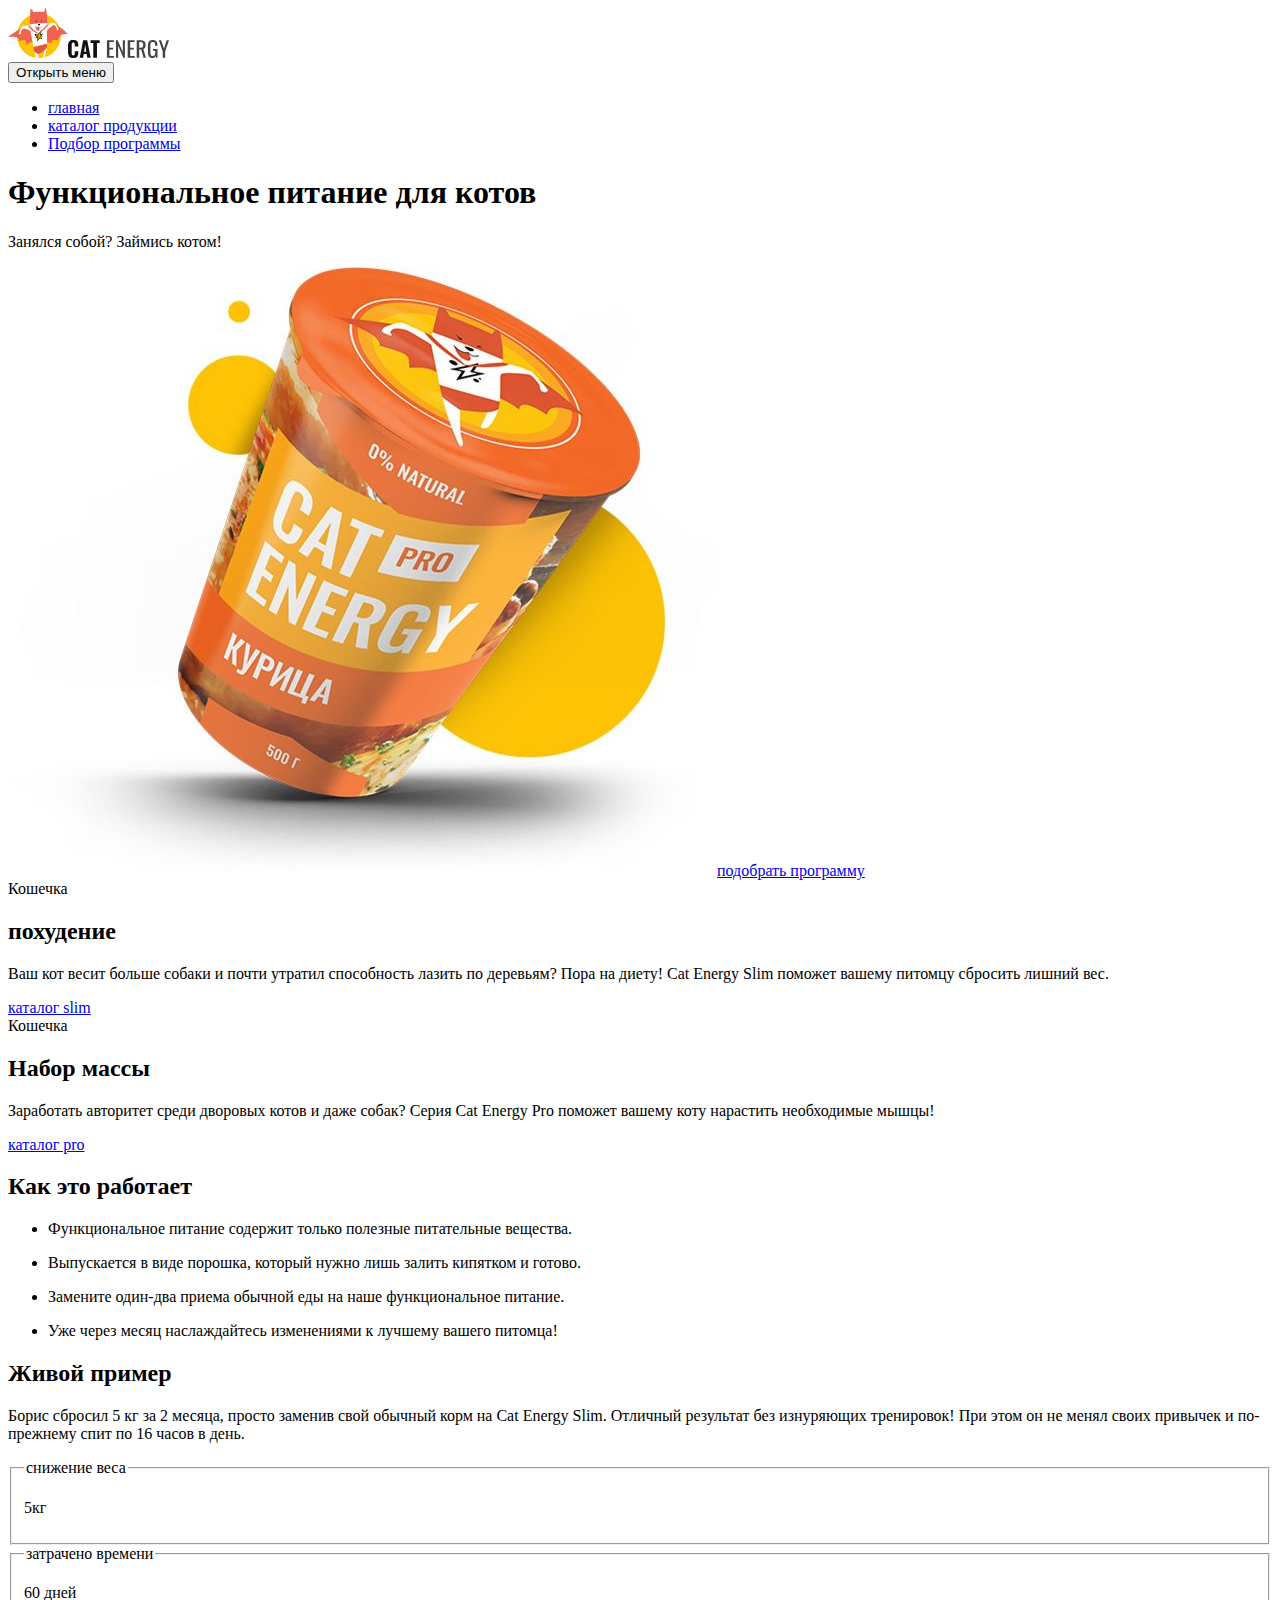
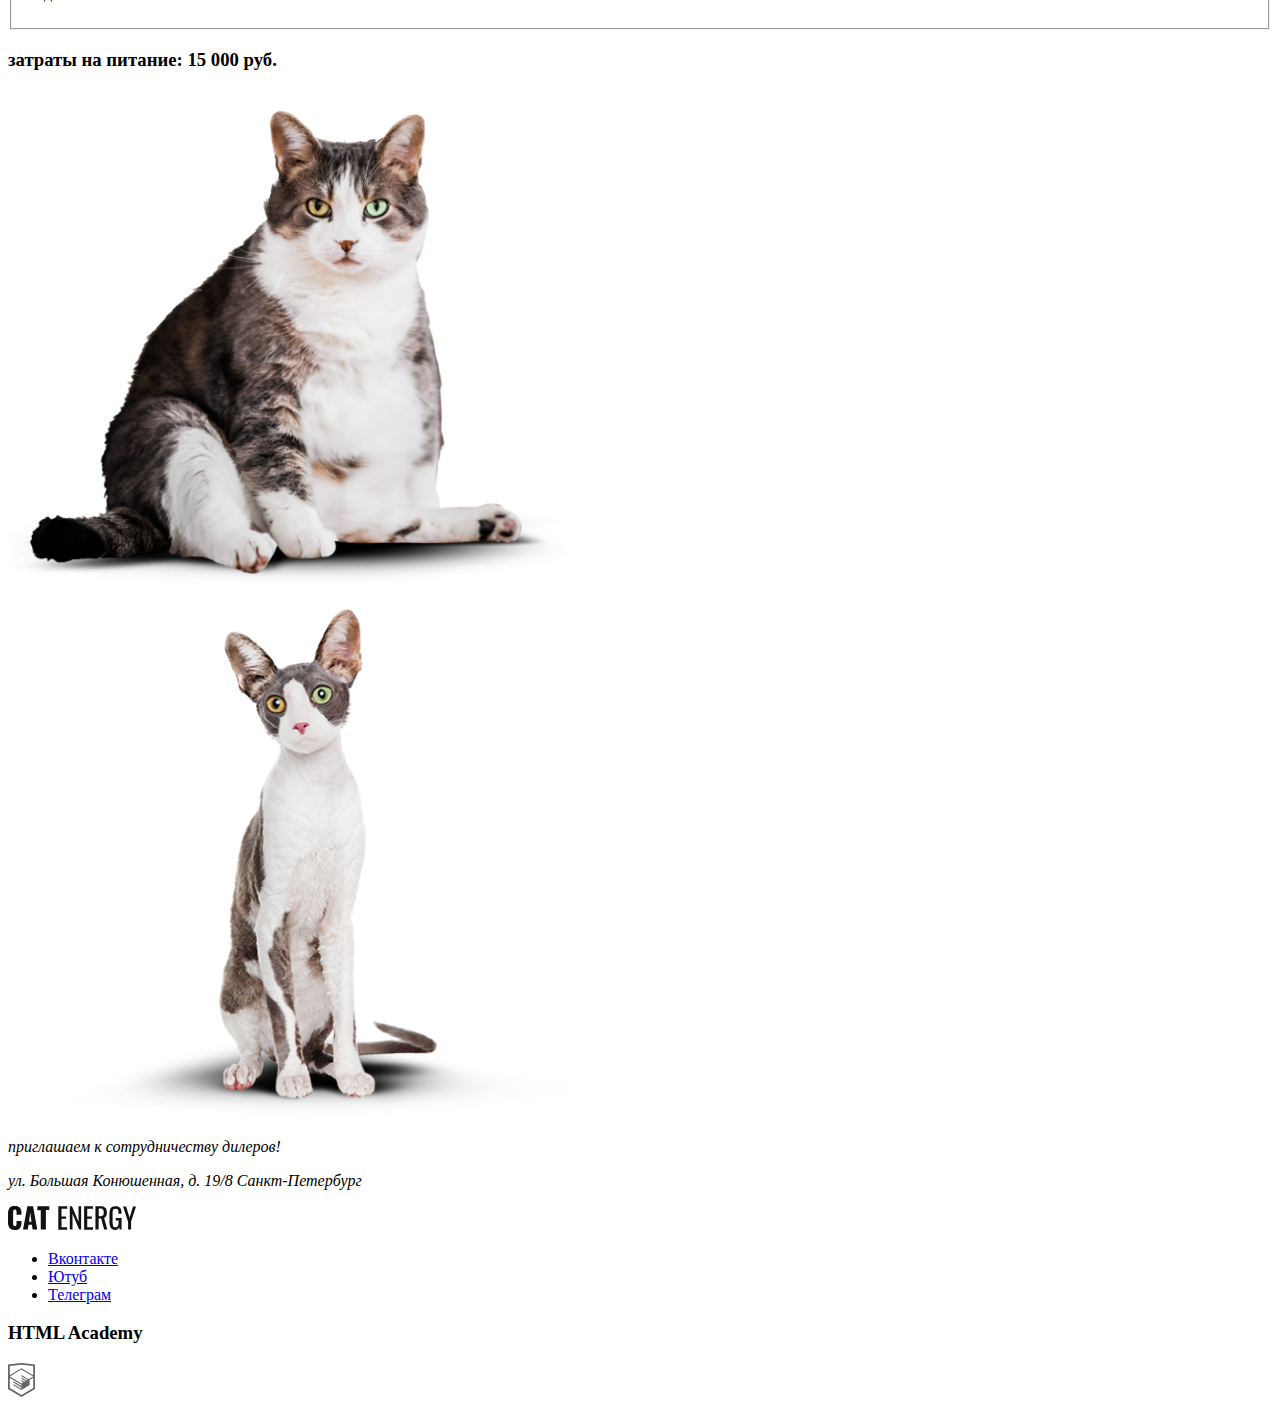
==== index.html @ 7806aed9 "Deploying to gh-pages from @ Onixel26/2522965-cat-energy-2@2cf75788759a885ea1b9fd97b5dc488b0c242b87 " ====
<!DOCTYPE html><html class="page" lang="ru"><head><meta charset="UTF-8"><title>Cat Energy</title><meta name="viewport" content="width=device-width,initial-scale=1"><link rel="stylesheet" href="styles/styles.css"><script src="scripts/index.js" defer="defer"></script></head><body class="page__body"><header class="main-header"><a class="main-header__logo" href="#"><picture><source type="image/svg+xml" width="70" height="59" media="(min-width: 1440px)" srcset="images/logo-desktop.svg"><source type="image/svg+xml" width="60" height="50" media="(min-width: 768px)" srcset="images/logo-tablet.svg"><img src="images/logo-mobile.svg" width="33" height="38" alt="Cat Energy логотип"></picture></a><a href="#"><picture><source type="image/svg+xml" width="118" height="21" media="(min-width: 1440px)" srcset="images/text-logo-desktop.svg"><source type="image/svg+xml" width="101" height="18" media="(min-width: 768px)" srcset="images/text-logo-tablet.svg"><img src="images/text-logo-mobile.svg" width="101" height="18" alt="Cat Energy текстовый логотип"></picture></a><nav class="main-nav"><button class="main-nav__toggle" type="button"><span class="visually-hidden">Открыть меню</span></button><div class="main-nav__wrapper"><ul class="main-nav__list site-list"><li class="main-nav__item main-nav__item--current"><a class="main-nav__link" href="#">главная</a></li><li class="main-nav__item"><a class="main-nav__link" href="catalog.html">каталог продукции</a></li><li class="main-nav__item"><a class="main-nav__link" href="#">Подбор программы</a></li></ul></div></nav></header><main class="page-main"><section class="preview"><h1 class="preview-title">Функциональное питание для котов</h1><p class="preview-description">Занялся собой? Займись котом!</p><picture><source width="552" height="499" type="image/png" media="(min-width: 1440px)" srcset="images/cat-food-preview-desktop@1x.png, images/cat-food-preview-desktop@2x.png 2x"><source width="709" height="609" type="image/jpeg" media="(min-width: 768px)" srcset="images/cat-food-preview-tablet@1x.jpg, images/cat-food-preview-tablet@2x.jpg 2x"><img src="images/cat-food-preview-mobile@1x.png" srcset="images/cat-food-preview-mobile@2x.png 2x" width="280" height="270" alt="Наш продукт"></picture><a class="button preview__select" href="#">подобрать программу</a></section><div class="wrapper"><article class="blog-article"><div class="blog-article__cat-image"><span class="visually-hidden">Кошечка</span></div><h2 class="blog-article__title">похудение</h2><p class="blog-article__description">Ваш кот весит больше собаки и почти утратил способность лазить по деревьям? Пора на диету! Cat Energy Slim поможет вашему питомцу сбросить лишний вес.</p><a class="button blog-article__primary" href="#">каталог slim</a></article><article class="blog-article"><div class="blog-article__cat-image"><span class="visually-hidden">Кошечка</span></div><h2 class="blog-article__title">Набор массы</h2><p class="blog-article__description">Заработать авторитет среди дворовых котов и даже собак? Серия Cat Energy Pro поможет вашему коту нарастить необходимые мышцы!</p><a class="button blog-article__primary" href="#">каталог pro</a></article></div><section class="advantages"><h2 class="advantages__title">Как это работает</h2><ul class="advantages__list"><li class="advantages__item"><p class="advantages__description">Функциональное питание содержит только полезные питательные вещества.</p></li><li class="advantages__item"><p class="advantages__description">Выпускается в виде порошка, который нужно лишь залить кипятком и готово.</p></li><li class="advantages__item"><p class="advantages__description">Замените один-два приема обычной еды на наше функциональное питание.</p></li><li class="advantages__item"><p class="advantages__description">Уже через месяц наслаждайтесь изменениями к лучшему вашего питомца!</p></li></ul></section><section class="review"><h2 class="review__title">Живой пример</h2><p class="review__description">Борис сбросил 5 кг за 2 месяца, просто заменив свой обычный корм на Cat Energy Slim. Отличный результат без изнуряющих тренировок! При этом он не менял своих привычек и по-прежнему спит по 16 часов в день.</p><fieldset class="results"><legend class="results__title">снижение веса</legend><p class="results__description">5кг</p></fieldset><fieldset class="results"><legend class="results__title">затрачено времени</legend><p class="results__description">60 дней</p></fieldset><h3 class="review__amount">затраты на питание: 15 000 руб.</h3></section><div><div><picture><source width="560" height="512" type="image/png" media="(min-width: 768px)" srcset="images/cat-slider-before-tablet@1x.png, images/cat-slider-before-tablet@2x.png 2x"><img src="images/cat-slider-before-mobile@1x.png" srcset="images/cat-slider-before-mobile@2x.png 2x" alt="Кот до" width="280" height="256"></picture></div><picture><source width="560" height="512" type="image/png" media="(min-width: 768px)" srcset="images/cat-slider-after-tablet@1x.png, images/cat-slider-after-tablet@2x.png 2x"><img src="images/cat-slider-after-mobile@1x.png" srcset="images/cat-slider-after-mobile@2x.png 2x" alt="Кот после" width="280" height="256"></picture></div></main><footer class="main-footer"><address class="contacts"><p class="contacts__title">приглашаем к сотрудничеству дилеров!</p><p class="contacts__description">ул. Большая Конюшенная, д. 19/8 Санкт-Петербург</p><script async src="https://api-maps.yandex.ru/services/constructor/1.0/js/?um=constructor%3Ad4cba513f037683dd1ed980d19a9a0c33db728147bb156e4442a779da2d58ad3&amp;width=320&amp;height=362&amp;lang=ru_RU&amp;scroll=true"></script></address><img src="images/footer-text-logo.svg" alt="Текстовый логотип" width="128" height="24"><ul class="social-list"><li class="social-list__item"><a class="social-list__item-button social-list__item-button--vk" href="#"><span class="visually-hidden">Вконтакте</span></a></li><li class="social-list__item"><a class="social-list__item-button social-list__item-button--youtube" href="#"><span class="visually-hidden">Ютуб</span></a></li><li class="social-list__item"><a class="social-list__item-button social-list__item-button--tg" href="#"><span class="visually-hidden">Телеграм</span></a></li></ul><div class="copyright"><h3 class="copyright__title">HTML Academy</h3><img src="images/footer-logo-copyright.svg" alt="Логотип html academy" width="27" height="34"></div></footer></body></html>
---- styles/styles.css ----
.header{color:#fff;background-color:#639;padding:10px 15px}
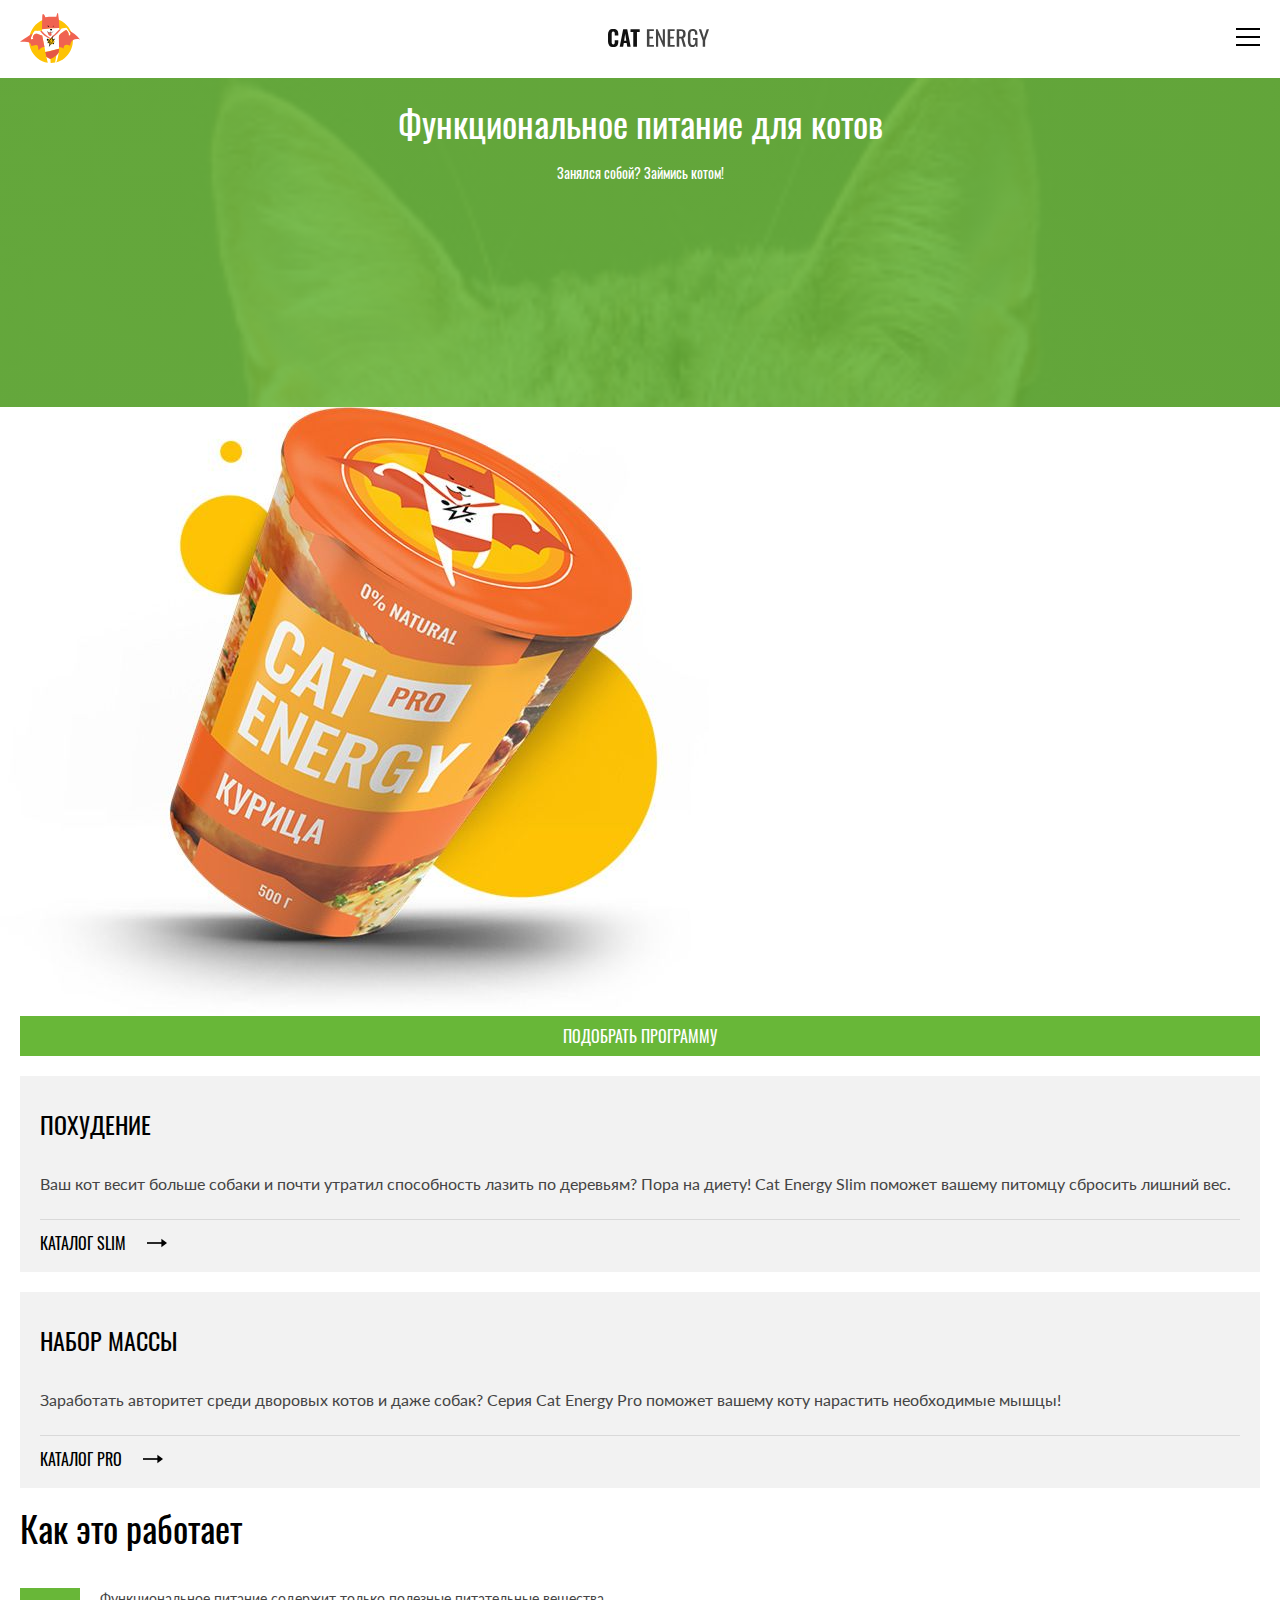
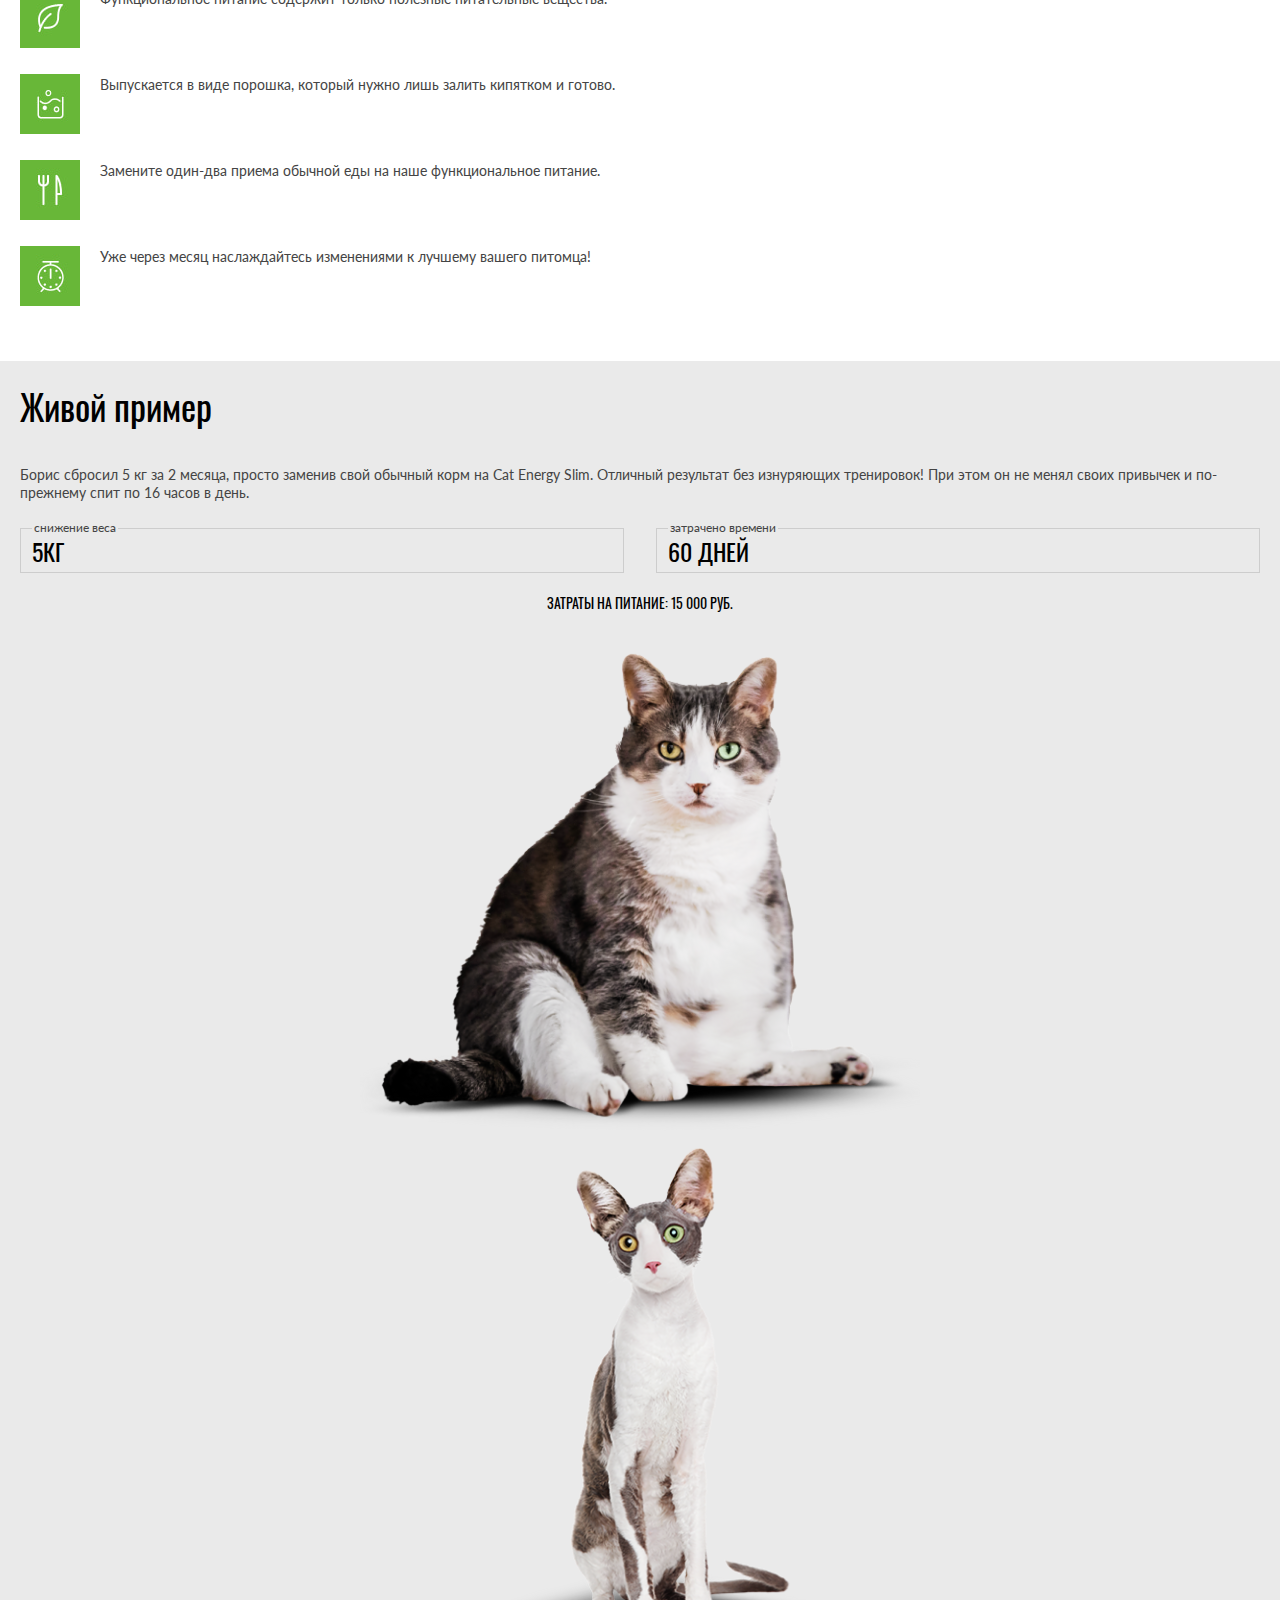
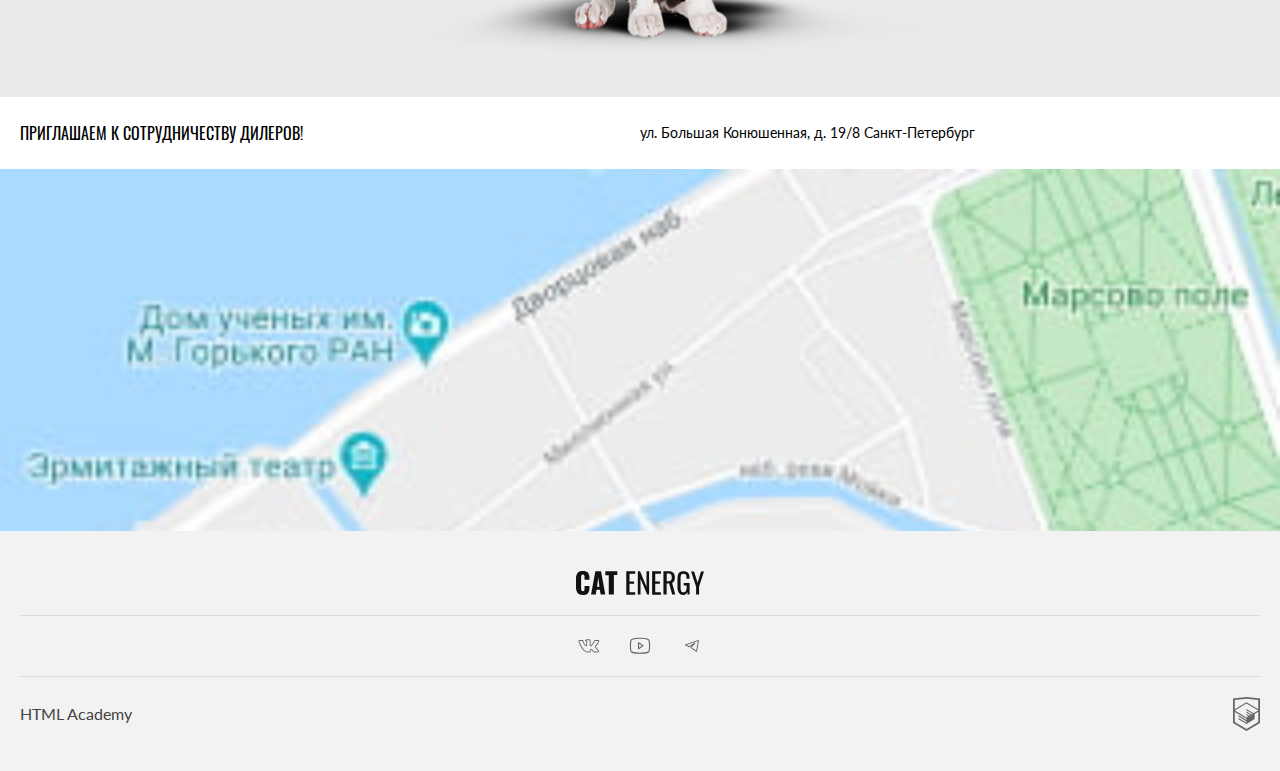
==== commit e8941d68: "Deploying to gh-pages from @ Onixel26/2522965-cat-energy-2@c172aad1db4cb09be822341327fd2c6e25aa0f92 " ====
--- a/index.html
+++ b/index.html
@@ -1 +1 @@
-<!DOCTYPE html><html class="page" lang="ru"><head><meta charset="UTF-8"><title>Cat Energy</title><meta name="viewport" content="width=device-width,initial-scale=1"><link rel="stylesheet" href="styles/styles.css"><script src="scripts/index.js" defer="defer"></script></head><body class="page__body"><header class="main-header"><a class="main-header__logo" href="#"><picture><source type="image/svg+xml" width="70" height="59" media="(min-width: 1440px)" srcset="images/logo-desktop.svg"><source type="image/svg+xml" width="60" height="50" media="(min-width: 768px)" srcset="images/logo-tablet.svg"><img src="images/logo-mobile.svg" width="33" height="38" alt="Cat Energy логотип"></picture></a><a href="#"><picture><source type="image/svg+xml" width="118" height="21" media="(min-width: 1440px)" srcset="images/text-logo-desktop.svg"><source type="image/svg+xml" width="101" height="18" media="(min-width: 768px)" srcset="images/text-logo-tablet.svg"><img src="images/text-logo-mobile.svg" width="101" height="18" alt="Cat Energy текстовый логотип"></picture></a><nav class="main-nav"><button class="main-nav__toggle" type="button"><span class="visually-hidden">Открыть меню</span></button><div class="main-nav__wrapper"><ul class="main-nav__list site-list"><li class="main-nav__item main-nav__item--current"><a class="main-nav__link" href="#">главная</a></li><li class="main-nav__item"><a class="main-nav__link" href="catalog.html">каталог продукции</a></li><li class="main-nav__item"><a class="main-nav__link" href="#">Подбор программы</a></li></ul></div></nav></header><main class="page-main"><section class="preview"><h1 class="preview-title">Функциональное питание для котов</h1><p class="preview-description">Занялся собой? Займись котом!</p><picture><source width="552" height="499" type="image/png" media="(min-width: 1440px)" srcset="images/cat-food-preview-desktop@1x.png, images/cat-food-preview-desktop@2x.png 2x"><source width="709" height="609" type="image/jpeg" media="(min-width: 768px)" srcset="images/cat-food-preview-tablet@1x.jpg, images/cat-food-preview-tablet@2x.jpg 2x"><img src="images/cat-food-preview-mobile@1x.png" srcset="images/cat-food-preview-mobile@2x.png 2x" width="280" height="270" alt="Наш продукт"></picture><a class="button preview__select" href="#">подобрать программу</a></section><div class="wrapper"><article class="blog-article"><div class="blog-article__cat-image"><span class="visually-hidden">Кошечка</span></div><h2 class="blog-article__title">похудение</h2><p class="blog-article__description">Ваш кот весит больше собаки и почти утратил способность лазить по деревьям? Пора на диету! Cat Energy Slim поможет вашему питомцу сбросить лишний вес.</p><a class="button blog-article__primary" href="#">каталог slim</a></article><article class="blog-article"><div class="blog-article__cat-image"><span class="visually-hidden">Кошечка</span></div><h2 class="blog-article__title">Набор массы</h2><p class="blog-article__description">Заработать авторитет среди дворовых котов и даже собак? Серия Cat Energy Pro поможет вашему коту нарастить необходимые мышцы!</p><a class="button blog-article__primary" href="#">каталог pro</a></article></div><section class="advantages"><h2 class="advantages__title">Как это работает</h2><ul class="advantages__list"><li class="advantages__item"><p class="advantages__description">Функциональное питание содержит только полезные питательные вещества.</p></li><li class="advantages__item"><p class="advantages__description">Выпускается в виде порошка, который нужно лишь залить кипятком и готово.</p></li><li class="advantages__item"><p class="advantages__description">Замените один-два приема обычной еды на наше функциональное питание.</p></li><li class="advantages__item"><p class="advantages__description">Уже через месяц наслаждайтесь изменениями к лучшему вашего питомца!</p></li></ul></section><section class="review"><h2 class="review__title">Живой пример</h2><p class="review__description">Борис сбросил 5 кг за 2 месяца, просто заменив свой обычный корм на Cat Energy Slim. Отличный результат без изнуряющих тренировок! При этом он не менял своих привычек и по-прежнему спит по 16 часов в день.</p><fieldset class="results"><legend class="results__title">снижение веса</legend><p class="results__description">5кг</p></fieldset><fieldset class="results"><legend class="results__title">затрачено времени</legend><p class="results__description">60 дней</p></fieldset><h3 class="review__amount">затраты на питание: 15 000 руб.</h3></section><div><div><picture><source width="560" height="512" type="image/png" media="(min-width: 768px)" srcset="images/cat-slider-before-tablet@1x.png, images/cat-slider-before-tablet@2x.png 2x"><img src="images/cat-slider-before-mobile@1x.png" srcset="images/cat-slider-before-mobile@2x.png 2x" alt="Кот до" width="280" height="256"></picture></div><picture><source width="560" height="512" type="image/png" media="(min-width: 768px)" srcset="images/cat-slider-after-tablet@1x.png, images/cat-slider-after-tablet@2x.png 2x"><img src="images/cat-slider-after-mobile@1x.png" srcset="images/cat-slider-after-mobile@2x.png 2x" alt="Кот после" width="280" height="256"></picture></div></main><footer class="main-footer"><address class="contacts"><p class="contacts__title">приглашаем к сотрудничеству дилеров!</p><p class="contacts__description">ул. Большая Конюшенная, д. 19/8 Санкт-Петербург</p><script async src="https://api-maps.yandex.ru/services/constructor/1.0/js/?um=constructor%3Ad4cba513f037683dd1ed980d19a9a0c33db728147bb156e4442a779da2d58ad3&amp;width=320&amp;height=362&amp;lang=ru_RU&amp;scroll=true"></script></address><img src="images/footer-text-logo.svg" alt="Текстовый логотип" width="128" height="24"><ul class="social-list"><li class="social-list__item"><a class="social-list__item-button social-list__item-button--vk" href="#"><span class="visually-hidden">Вконтакте</span></a></li><li class="social-list__item"><a class="social-list__item-button social-list__item-button--youtube" href="#"><span class="visually-hidden">Ютуб</span></a></li><li class="social-list__item"><a class="social-list__item-button social-list__item-button--tg" href="#"><span class="visually-hidden">Телеграм</span></a></li></ul><div class="copyright"><h3 class="copyright__title">HTML Academy</h3><img src="images/footer-logo-copyright.svg" alt="Логотип html academy" width="27" height="34"></div></footer></body></html>+<!DOCTYPE html><html lang="ru"><head><meta charset="UTF-8"><title>Cat Energy</title><meta name="viewport" content="width=device-width,initial-scale=1"><link rel="icon" href="favicon.ico"><link rel="icon" href="favicons/icon.svg" type="image/svg+xml"><link rel="apple-touch-icon" href="images/favicons/apple180.png"><link rel="manifest" href="manifest.webmanifest"><link rel="stylesheet" href="styles/styles.css"><script src="scripts/index.js" defer="defer"></script></head><body><header class="main-header"><a class="main-header__logo" href="#"><picture><source type="image/svg+xml" width="70" height="59" media="(min-width: 1440px)" srcset="images/logo-desktop.svg"><source type="image/svg+xml" width="60" height="50" media="(min-width: 768px)" srcset="images/logo-tablet.svg"><img src="images/logo-mobile.svg" width="33" height="38" alt="Cat Energy логотип"></picture></a><a href="#"><picture><source type="image/svg+xml" width="118" height="21" media="(min-width: 1440px)" srcset="images/text-logo-desktop.svg"><source type="image/svg+xml" width="101" height="18" media="(min-width: 768px)" srcset="images/text-logo-tablet.svg"><img src="images/text-logo-mobile.svg" width="101" height="18" alt="Cat Energy текстовый логотип"></picture></a><nav class="main-nav"><input class="burger-toggle" id="burger-toggle" name="burger-toggle-switch" type="checkbox"> <label for="burger-toggle"><span class="burger-toggle-decorate-border-center"></span></label><ul class="main-nav__list site-list"><li class="main-nav__item main-nav__item--current"><a class="main-nav__link" href="#">главная</a></li><li class="main-nav__item"><a class="main-nav__link" href="catalog.html">каталог продукции</a></li><li class="main-nav__item"><a class="main-nav__link" href="#">подбор программы</a></li></ul></nav></header><main class="page-main"><section class="preview"><div class="preview__wrapper"><h1 class="preview__title">Функциональное питание для котов</h1><p class="preview__description">Занялся собой? Займись котом!</p></div><picture><source width="552" height="499" type="image/png" media="(min-width: 1440px)" srcset="images/cat-food-preview-desktop@1x.png, images/cat-food-preview-desktop@2x.png 2x"><source width="709" height="609" type="image/jpeg" media="(min-width: 768px)" srcset="images/cat-food-preview-tablet@1x.jpg, images/cat-food-preview-tablet@2x.jpg 2x"><img src="images/cat-food-preview-mobile@1x.png" srcset="images/cat-food-preview-mobile@2x.png 2x" width="280" height="270" alt="Наш продукт"></picture><div class="preview__select-wrapper"><a class="button preview__select" href="#">подобрать программу</a></div></section><div class="blog-article-wrapper"><article class="blog-article"><div class="blog-article__cat-image"><span class="visually-hidden">Кошечка</span></div><h2 class="blog-article__title">похудение</h2><p class="blog-article__description">Ваш кот весит больше собаки и почти утратил способность лазить по деревьям? Пора на диету! Cat Energy Slim поможет вашему питомцу сбросить лишний вес.</p><a class="blog-article__button" href="#">каталог slim</a></article><article class="blog-article"><div class="blog-article__cat-image"><span class="visually-hidden">Кошечка</span></div><h2 class="blog-article__title">Набор массы</h2><p class="blog-article__description">Заработать авторитет среди дворовых котов и даже собак? Серия Cat Energy Pro поможет вашему коту нарастить необходимые мышцы!</p><a class="blog-article__button" href="#">каталог pro</a></article></div><section class="advantages"><h2 class="advantages__title">Как это работает</h2><ul class="advantages__list"><li class="advantages__item"><p class="advantages__description">Функциональное питание содержит только полезные питательные вещества.</p></li><li class="advantages__item"><p class="advantages__description">Выпускается в виде порошка, который нужно лишь залить кипятком и готово.</p></li><li class="advantages__item"><p class="advantages__description">Замените один-два приема обычной еды на наше функциональное питание.</p></li><li class="advantages__item"><p class="advantages__description">Уже через месяц наслаждайтесь изменениями к лучшему вашего питомца!</p></li></ul></section><section class="review"><h2 class="review__title">Живой пример</h2><p class="review__description">Борис сбросил 5 кг за 2 месяца, просто заменив свой обычный корм на Cat Energy Slim. Отличный результат без изнуряющих тренировок! При этом он не менял своих привычек и по-прежнему спит по 16 часов в день.</p><div class="review__results-wrapper"><fieldset class="review__results"><legend class="review__results-title">снижение веса</legend><p class="review__results-description">5кг</p></fieldset><fieldset class="review__results"><legend class="review__results-title">затрачено времени</legend><p class="review__results-description">60 дней</p></fieldset></div><h3 class="review__amount">затраты на питание: 15 000 руб.</h3></section><div class="slider"><div><picture><source width="560" height="512" type="image/png" media="(min-width: 768px)" srcset="images/cat-slider-before-tablet@1x.png, images/cat-slider-before-tablet@2x.png 2x"><img src="images/cat-slider-before-mobile@1x.png" srcset="images/cat-slider-before-mobile@2x.png 2x" alt="Кот до" width="280" height="256"></picture></div><picture><source width="560" height="512" type="image/png" media="(min-width: 768px)" srcset="images/cat-slider-after-tablet@1x.png, images/cat-slider-after-tablet@2x.png 2x"><img src="images/cat-slider-after-mobile@1x.png" srcset="images/cat-slider-after-mobile@2x.png 2x" alt="Кот после" width="280" height="256"></picture></div></main><footer><address class="contacts"><div class="contacts-wrapper"><p class="contacts__title">приглашаем к сотрудничеству дилеров!</p><p class="contacts__description">ул. Большая Конюшенная, д. 19/8 Санкт-Петербург</p></div><div class="contacts__map-wrapper"><script async src="https://api-maps.yandex.ru/services/constructor/1.0/js/?um=constructor%3Ad4cba513f037683dd1ed980d19a9a0c33db728147bb156e4442a779da2d58ad3&amp;width=320&amp;height=362&amp;lang=ru_RU&amp;scroll=true"></script></div></address><div class="social-list-wrapper"><img src="images/footer-text-logo.svg" alt="Текстовый логотип" width="128" height="24"><ul class="social-list"><li class="social-list__item"><a class="social-list__item-button social-list__item-button--vk" href="#"><span class="visually-hidden">Вконтакте</span></a></li><li class="social-list__item"><a class="social-list__item-button social-list__item-button--youtube" href="#"><span class="visually-hidden">Ютуб</span></a></li><li class="social-list__item"><a class="social-list__item-button social-list__item-button--tg" href="#"><span class="visually-hidden">Телеграм</span></a></li></ul><div class="copyright"><h3 class="copyright__title">HTML Academy</h3><img src="images/footer-logo-copyright.svg" alt="Логотип html academy" width="27" height="34"></div></div></footer></body></html>--- a/styles/styles.css
+++ b/styles/styles.css
@@ -1 +1 @@
-.header{color:#fff;background-color:#639;padding:10px 15px}+@font-face{font-family:Lato;font-weight:400;font-style:normal;src:url(../fonts/lato/Lato-Regular.woff2)format("woff2");font-display:swap}@font-face{font-family:Oswald;font-weight:400;font-style:normal;src:url(../fonts/oswald/oswaldregular.woff2)format("woff2");font-display:swap}html{height:100%}body{color:#000;background-color:#fff;width:100%;margin:0;font-family:Lato,sans-serif;font-size:14px;line-height:18px;position:relative}img{display:block}a{color:#000;text-decoration:none}.button{color:#fff;text-transform:uppercase;text-align:center;background-color:#68b738;width:100%;padding-top:10px;padding-bottom:10px;font-family:Oswald,sans-serif;font-size:16px;font-weight:400;line-height:20px;display:inline-block}.visually-hidden{white-space:nowrap;-webkit-clip-path:inset(100%);clip-path:inset(100%);clip:rect(0 0 0 0);border:0;width:1px;height:1px;margin:-1px;padding:0;position:absolute;overflow:hidden}.main-header{z-index:100;justify-content:space-between;align-items:center;padding:13px 20px 15px;display:flex;position:relative}.main-nav__link{text-transform:uppercase;border-bottom:1px solid #e6e6e6;width:100%;padding-top:22px;padding-bottom:23px;font-family:Oswald,sans-serif;font-size:20px;font-weight:400;line-height:20px;display:inline-block}.main-nav label{background-color:#fff;width:24px;height:24px;display:block;position:relative}.main-nav label:before,.main-nav label:after,.burger-toggle-decorate-border-center{background-color:#000;width:100%;height:2px;transition:all .3s;position:absolute}.main-nav label:before{content:"";top:2px}.main-nav label:after{content:"";bottom:4px}.burger-toggle-decorate-border-center{top:10px}.burger-toggle:checked~label:after{bottom:10px;transform:rotate(45deg)}.burger-toggle:checked~label:before,.burger-toggle:checked~label .burger-toggle-decorate-border-center{top:12px;transform:rotate(-45deg)}.burger-toggle:checked~.main-nav__list{transform:scale(1)}.burger-toggle{display:none}.main-nav__list{z-index:5;transform-origin:top;flex-direction:column;width:100%;margin-top:0;margin-bottom:0;padding-left:0;list-style:none;transition:all .5s;display:flex;position:absolute;top:65px;right:0;transform:scaleY(0)}.main-nav__item{text-align:center;background-color:#fff;width:100%}.main-nav__link:first-child{border-top:1px solid #e6e6e6;width:100%;padding-top:22px;padding-bottom:23px;display:inline-block}.preview__title{text-align:center;color:#fff;margin-top:0;margin-bottom:25px;font-family:Oswald,sans-serif;font-size:36px;font-weight:400;line-height:36px}.preview__description{text-align:center;color:#fff;margin-top:0;margin-bottom:0;font-family:Oswald,sans-serif;font-size:14px;font-weight:400;line-height:14px}.preview__wrapper{background-color:#0000;background-image:linear-gradient(#68b738d9,#68b738d9),url(../images/preview-background-cat.jpg);background-position:0 0,0 0;background-repeat:no-repeat;background-size:cover;background-attachment:scroll,scroll;background-origin:padding-box,padding-box;background-clip:border-box,border-box;min-height:302px;padding-top:27px}.preview__select-wrapper{padding-left:20px;padding-right:20px}.preview{margin-bottom:20px}.blog-article__title{text-transform:uppercase;margin-top:0;margin-bottom:29px;font-family:Oswald,sans-serif;font-size:24px;font-weight:400;line-height:37px}.blog-article__description{color:#444;border-bottom:1px solid #d9d9d9;margin-top:0;margin-bottom:15px;padding-bottom:23px;font-size:16px;font-weight:400;line-height:24px}.blog-article__button{text-transform:uppercase;margin-top:0;margin-bottom:0;font-family:Oswald,sans-serif;font-size:16px;font-weight:400;line-height:16px;position:relative}.blog-article__button:after{content:"";background:url(../icons/stack.svg#blog-icon-arrow);width:32px;height:10px;display:block;position:absolute;top:7px;right:-47px}.blog-article{background-color:#f2f2f2;margin-bottom:20px;padding:30px 20px 18px}.blog-article-wrapper{padding:0 20px}.advantages__title{margin-top:0;margin-bottom:40px;font-family:Oswald,sans-serif;font-size:36px;font-weight:400;line-height:40px}.advantages__description{color:#444;margin-top:0;margin-bottom:0;font-size:14px;font-weight:400;line-height:18px}.advantages__list{margin-top:0;margin-bottom:0;padding-left:0;list-style:none}.advantages{margin-bottom:49px;padding:0 20px}.advantages__item{min-height:60px;margin-bottom:20px;padding:2px 0 4px 80px}.advantages__item:last-child{margin-bottom:0}.advantages__item:first-child{background-image:url(../images/advantages-background-1.jpg);background-repeat:no-repeat;background-size:60px 60px}.advantages__item:nth-child(2){background-image:url(../images/advantages-background-2.jpg);background-repeat:no-repeat;background-size:60px 60px}.advantages__item:nth-child(3){background-image:url(../images/advantages-background-3.jpg);background-repeat:no-repeat;background-size:60px 60px}.advantages__item:nth-child(4){background-image:url(../images/advantages-background-4.jpg);background-repeat:no-repeat;background-size:60px 60px}.review{background-color:#eaeaea;padding:25px 20px 20px}.review__title{margin-top:0;margin-bottom:40px;font-family:Oswald,sans-serif;font-size:36px;font-weight:400;line-height:40px}.review__description{color:#444;margin-top:0;margin-bottom:20px;font-size:14px;font-weight:400;line-height:18px}.review__results-description{text-transform:uppercase;margin-top:0;margin-bottom:0;font-family:Oswald,sans-serif;font-size:24px;font-weight:400;line-height:24px}.review__results-wrapper{grid-template-columns:1fr 1fr;gap:32px;margin-bottom:20px;display:grid}.review__results-title{color:#444;font-size:12px;font-weight:400;line-height:12px}.review__results{border:1px solid #cdcdcd;margin-left:0;margin-right:0}.review__amount{text-align:center;text-transform:uppercase;margin-top:0;margin-bottom:0;font-family:Oswald,sans-serif;font-size:14px;font-weight:400;line-height:20px}.slider{background-color:#eaeaea;flex-direction:column;align-items:center;padding:0 20px 40px;display:flex}.contacts-wrapper{grid-template-columns:1fr 1fr;padding:26px 20px;display:grid}.contacts__title{text-transform:uppercase;margin-top:0;margin-bottom:0;font-family:Oswald,sans-serif;font-size:16px;font-style:normal;font-weight:400;line-height:20px}.contacts__description{margin-top:0;margin-bottom:0;font-size:14px;font-style:normal;font-weight:400;line-height:20px}.contacts__map-wrapper{background-image:url(../images/background-map-save.jpg);background-repeat:no-repeat;background-size:cover;min-width:320px;min-height:362px}.contacts-wrapper--catalog{background-color:#f2f2f2}.social-list-wrapper{text-align:center;background-color:#f2f2f2;flex-direction:column;align-items:center;padding:40px 20px;display:flex}.social-list-wrapper img{margin-bottom:20px}.social-list{border-top:1px solid #d9d9d9;border-bottom:1px solid #d9d9d9;justify-content:center;gap:24px;width:100%;margin-top:0;margin-bottom:20px;padding-top:20px;padding-bottom:20px;padding-left:0;list-style:none;display:flex}.social-list__item-button{width:28px;height:20px;display:block}.social-list__item-button--vk{background-image:url(../icons/stack.svg#social-button-vk);background-position:50%;background-repeat:no-repeat;background-size:27px 17px}.social-list__item-button--youtube{background-image:url(../icons/stack.svg#social-button-youtube);background-position:50%;background-repeat:no-repeat;background-size:24px 18.5px}.social-list__item-button--tg{background-image:url(../icons/stack.svg#social-button-tg);background-position:50%;background-repeat:no-repeat;background-size:19.5px 17px}.copyright{justify-content:space-between;align-items:center;width:100%;display:flex}.copyright__title{color:#444;margin-top:0;margin-bottom:0;font-size:16px;font-weight:400;line-height:20px}.copyright img{margin-bottom:0}.catalog-layout__title{border-top:1px solid #d9d9d9;border-bottom:1px solid #d9d9d9;margin-top:0;margin-bottom:0;padding:27px 20px 41px;font-family:Oswald,sans-serif;font-size:36px;font-weight:400;line-height:36px}.catalog-layout__list{margin-top:0;margin-bottom:0;padding-left:0;list-style:none}.catalog-layout__item{border-bottom:1px solid #d9d9d9;padding:20px 20px 24px}.catalog-layout__item-title{text-transform:uppercase;margin-top:0;margin-bottom:14px;font-family:Oswald,sans-serif;font-size:16px;font-weight:400;line-height:20px}.catalog-layout__item-description-wrapper{color:#444;grid-template-columns:max-content auto;margin-top:0;margin-bottom:21px;font-size:16px;font-weight:400;line-height:20px;display:grid}.catalog-layout__item-description-wrapper dd{margin-left:auto}.catalog-layout__item--additional{text-align:center;background-image:url(../icons/stack.svg#more-cards-icon);background-position:top;background-repeat:no-repeat;background-size:30px 30px;margin-top:25px;padding-top:53px}.catalog-layout__item-description--additional{color:#444;margin-top:0;margin-bottom:21px;font-size:12px;font-weight:400;line-height:16px}.catalog-layout__item-title--additional{margin-top:0;margin-bottom:8px}.catalog-layout__item-button-additional{color:#444;background-color:#f2f2f2}.catalog-layout{margin-bottom:25px}.sub-product{margin-bottom:35px;padding:0 20px}.sub-product__title{margin-top:0;margin-bottom:35px;font-family:Oswald,sans-serif;font-size:24px;font-weight:400;line-height:24px}.sub-product__item-title{text-transform:uppercase;margin-top:0;margin-bottom:13px;font-family:Oswald,sans-serif;font-size:16px;font-weight:400;line-height:16px}.sub-product__item-description{grid-template-columns:max-content auto;margin-top:0;margin-bottom:15px;font-size:14px;font-weight:400;line-height:14px;display:grid}.sub-product__item{border-bottom:1px solid #cdcdcd;padding:13px 0 18px}.sub-product__item:first-child{border-top:1px solid #cdcdcd}.sub-product__list{margin-top:0;margin-bottom:0;padding-left:0;list-style:none}.sub-product__item-description dd{margin-left:auto}.promo-gift{padding:0 20px}.promo-gift-wrapper{background-color:#0000;background-image:linear-gradient(#68b738d9,#68b738d9),url(../images/promo-gift-background-cat.jpg);background-position:0 0,0 0;background-repeat:no-repeat;background-size:cover;background-attachment:scroll,scroll;background-origin:padding-box,padding-box;background-clip:border-box,border-box;padding:187px 61px 43px 58px}.promo-gift-wrapper p{color:#fff;text-align:center;margin-top:0;margin-bottom:0;font-size:16px;font-weight:400;line-height:20px;position:relative}.promo-gift-wrapper p:before{content:"";background:url(../icons/stack.svg#gift-icon);width:78px;height:80px;display:block;position:absolute;top:-128px;left:50%;transform:translate(-50%)}.newsletter-catalog{padding:40px 20px}.newsletter-catalog__title{margin-top:0;margin-bottom:32px;font-family:Oswald,sans-serif;font-size:24px;font-weight:400;line-height:24px}.newsletter-catalog__description{text-align:center;margin-top:0;margin-bottom:24px;font-family:Oswald,sans-serif;font-size:16px;font-weight:400;line-height:24px}.newsletter-catalog__input{color:#444;text-transform:uppercase;box-sizing:border-box;border:1px solid #cdcdcd;width:100%;margin-bottom:16px;padding:13px;font-family:Oswald,sans-serif;font-size:20px;font-weight:400;line-height:30px}.newsletter-catalog__button{border:none;outline:none;padding-top:15px;padding-bottom:15px}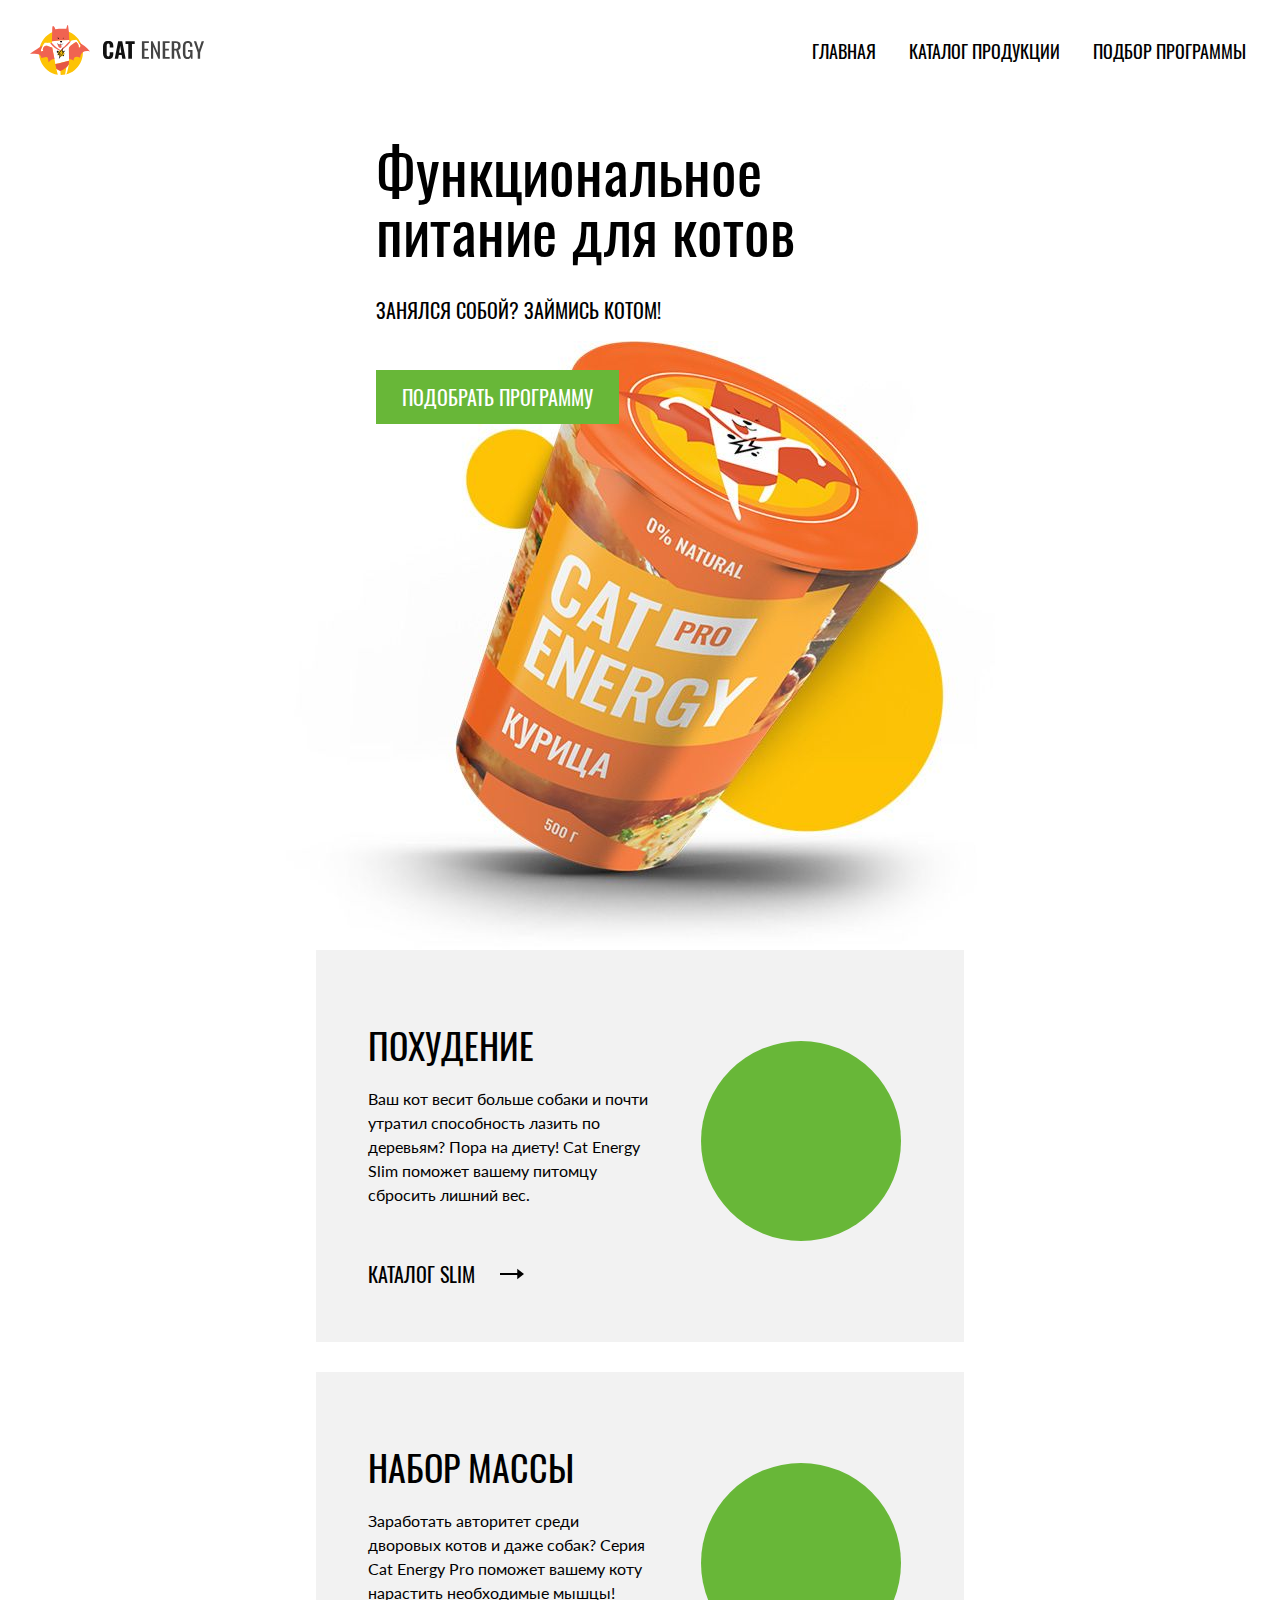
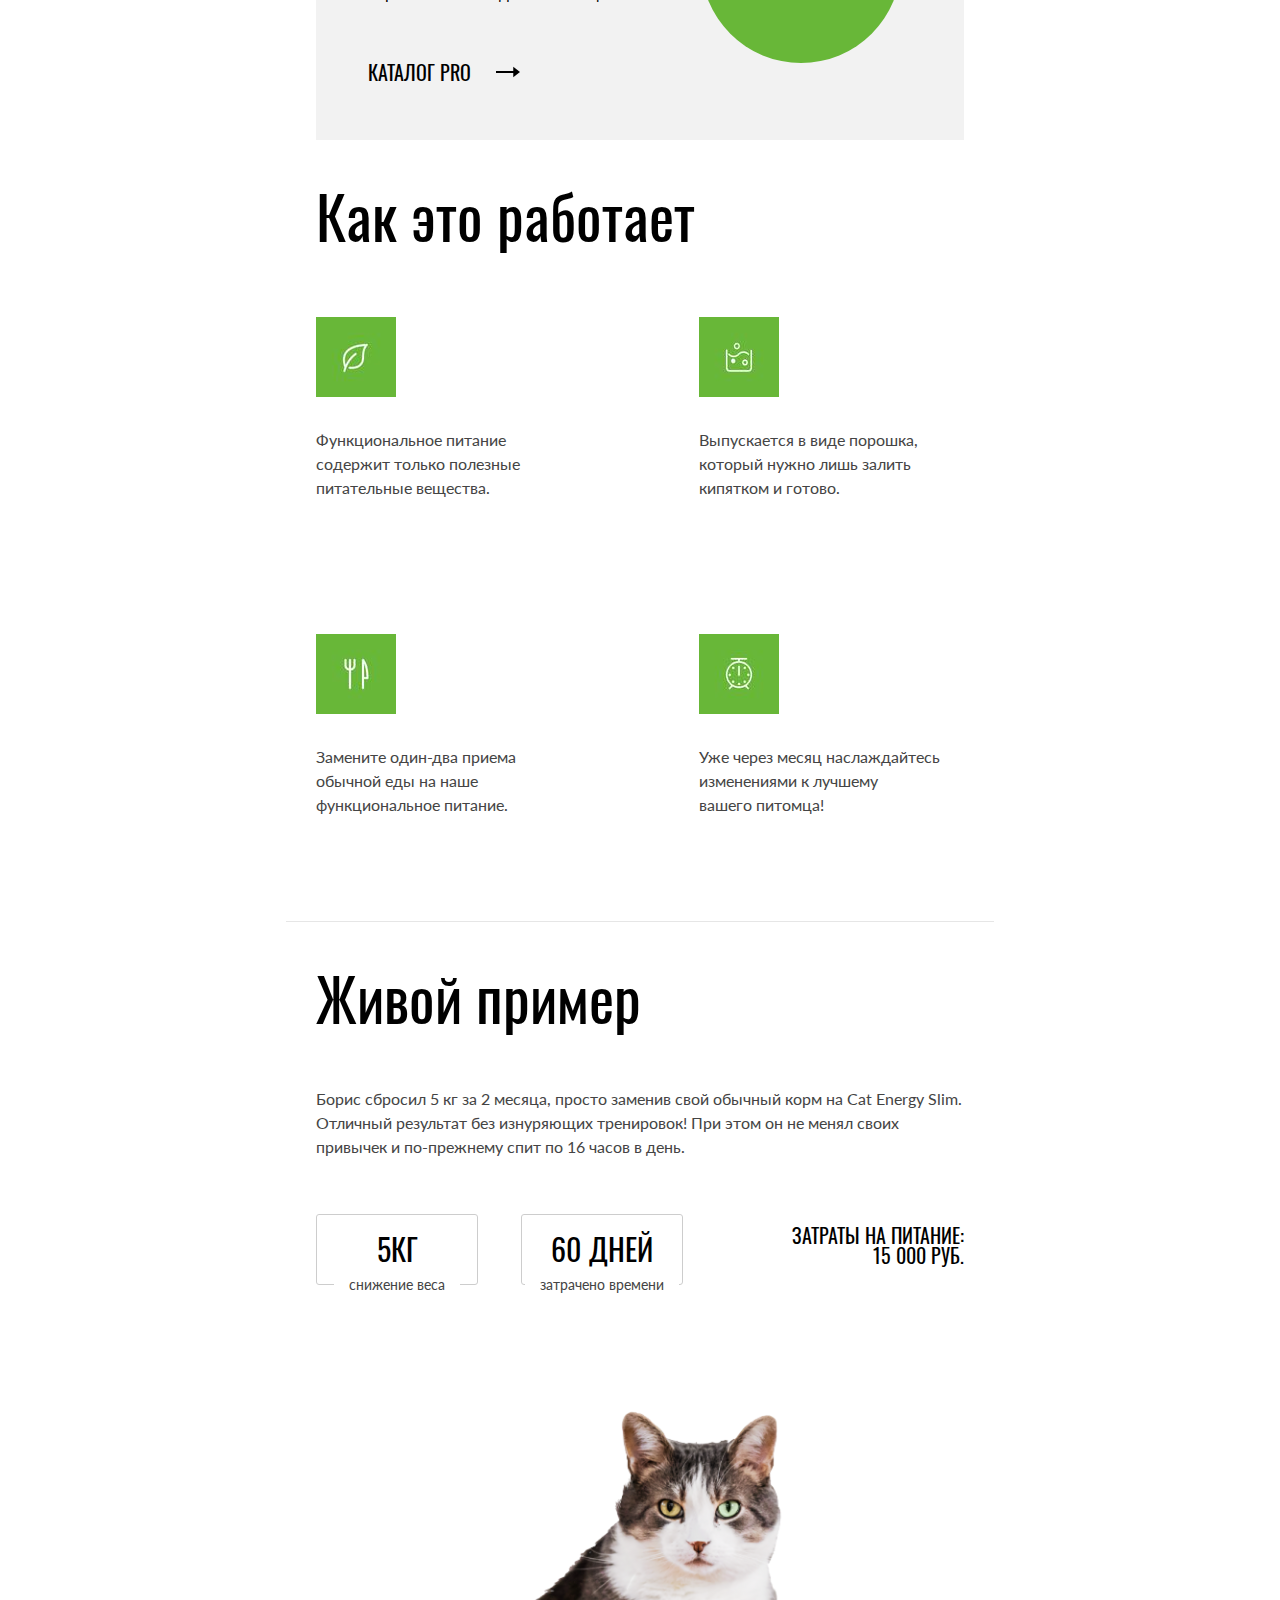
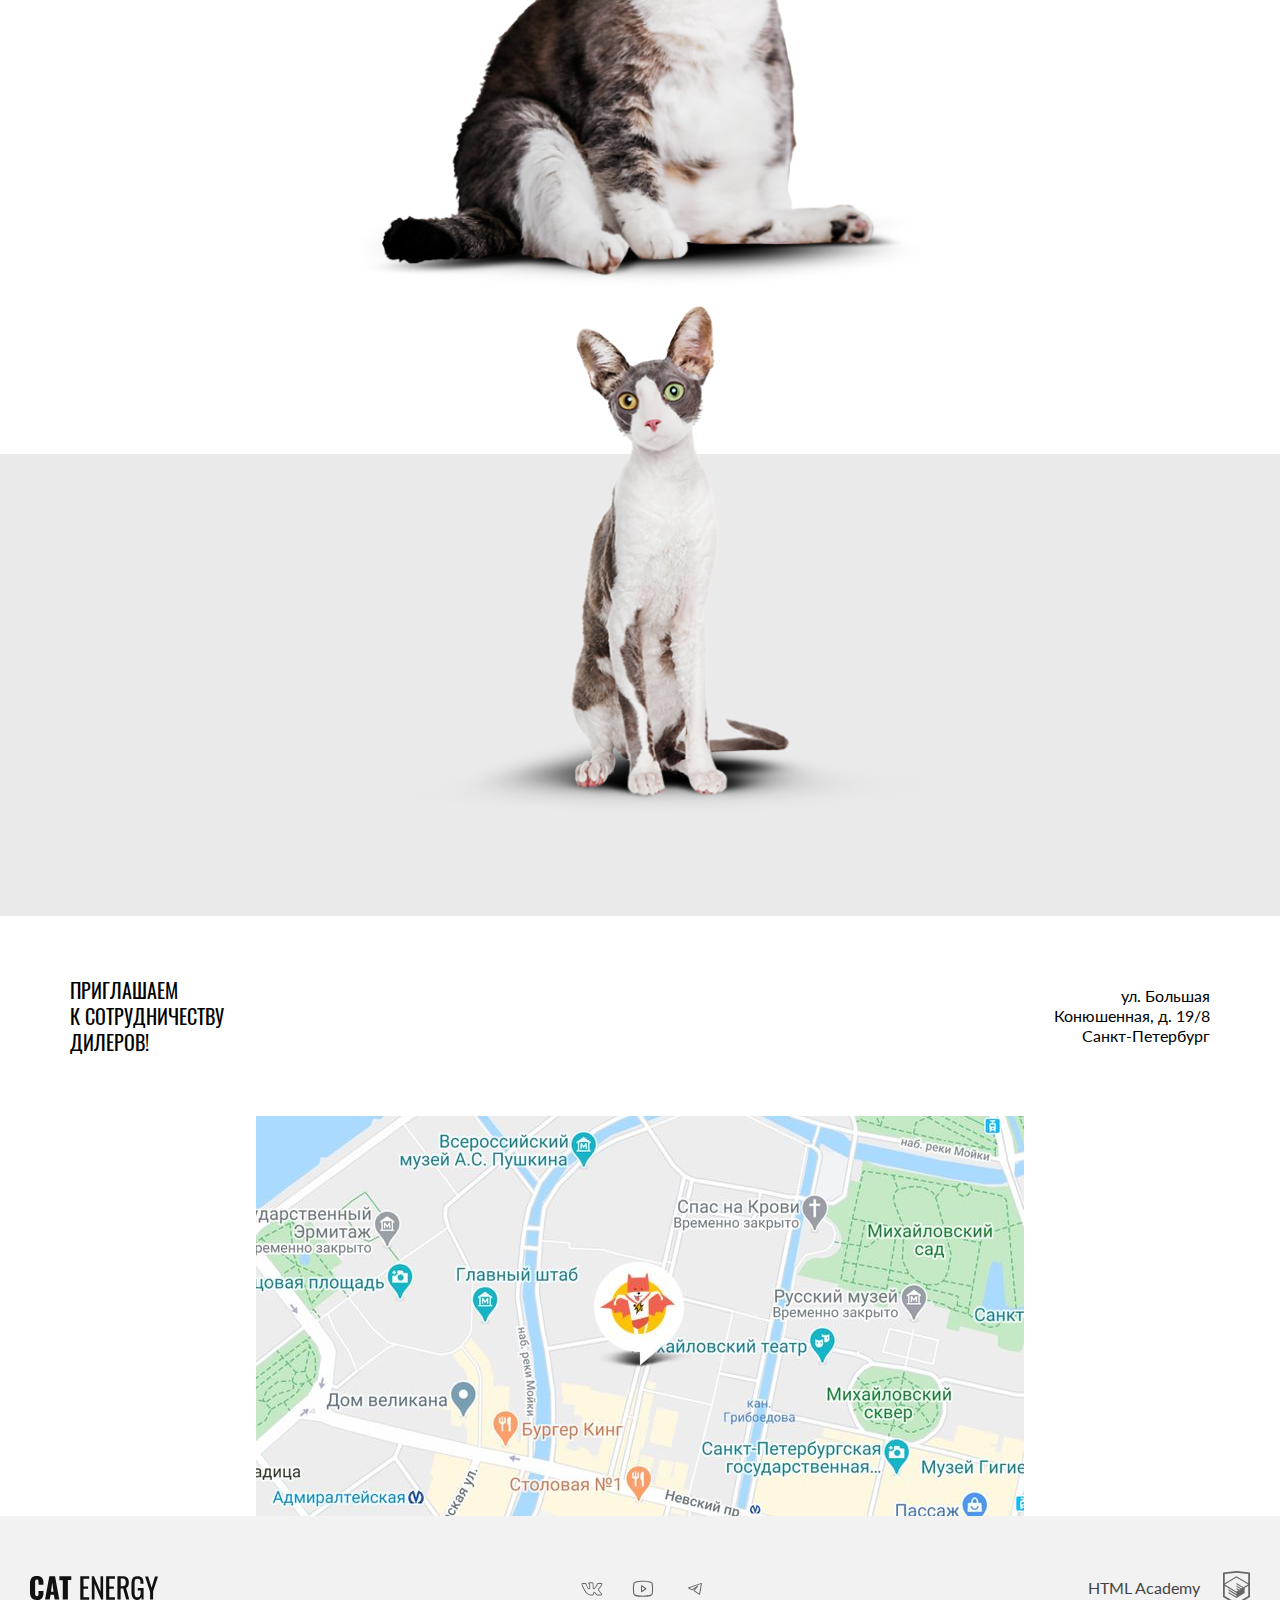
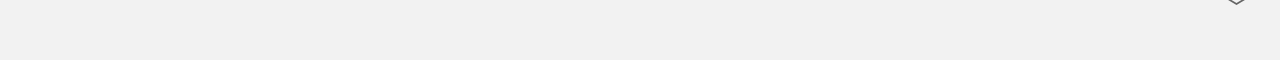
==== commit b9d3659f: "Deploying to gh-pages from @ Onixel26/2522965-cat-energy-2@54f04f27e53004ab845d47463ffabe830abeaae7 " ====
--- a/index.html
+++ b/index.html
@@ -1 +1 @@
-<!DOCTYPE html><html lang="ru"><head><meta charset="UTF-8"><title>Cat Energy</title><meta name="viewport" content="width=device-width,initial-scale=1"><link rel="icon" href="favicon.ico"><link rel="icon" href="favicons/icon.svg" type="image/svg+xml"><link rel="apple-touch-icon" href="images/favicons/apple180.png"><link rel="manifest" href="manifest.webmanifest"><link rel="stylesheet" href="styles/styles.css"><script src="scripts/index.js" defer="defer"></script></head><body><header class="main-header"><a class="main-header__logo" href="#"><picture><source type="image/svg+xml" width="70" height="59" media="(min-width: 1440px)" srcset="images/logo-desktop.svg"><source type="image/svg+xml" width="60" height="50" media="(min-width: 768px)" srcset="images/logo-tablet.svg"><img src="images/logo-mobile.svg" width="33" height="38" alt="Cat Energy логотип"></picture></a><a href="#"><picture><source type="image/svg+xml" width="118" height="21" media="(min-width: 1440px)" srcset="images/text-logo-desktop.svg"><source type="image/svg+xml" width="101" height="18" media="(min-width: 768px)" srcset="images/text-logo-tablet.svg"><img src="images/text-logo-mobile.svg" width="101" height="18" alt="Cat Energy текстовый логотип"></picture></a><nav class="main-nav"><input class="burger-toggle" id="burger-toggle" name="burger-toggle-switch" type="checkbox"> <label for="burger-toggle"><span class="burger-toggle-decorate-border-center"></span></label><ul class="main-nav__list site-list"><li class="main-nav__item main-nav__item--current"><a class="main-nav__link" href="#">главная</a></li><li class="main-nav__item"><a class="main-nav__link" href="catalog.html">каталог продукции</a></li><li class="main-nav__item"><a class="main-nav__link" href="#">подбор программы</a></li></ul></nav></header><main class="page-main"><section class="preview"><div class="preview__wrapper"><h1 class="preview__title">Функциональное питание для котов</h1><p class="preview__description">Занялся собой? Займись котом!</p></div><picture><source width="552" height="499" type="image/png" media="(min-width: 1440px)" srcset="images/cat-food-preview-desktop@1x.png, images/cat-food-preview-desktop@2x.png 2x"><source width="709" height="609" type="image/jpeg" media="(min-width: 768px)" srcset="images/cat-food-preview-tablet@1x.jpg, images/cat-food-preview-tablet@2x.jpg 2x"><img src="images/cat-food-preview-mobile@1x.png" srcset="images/cat-food-preview-mobile@2x.png 2x" width="280" height="270" alt="Наш продукт"></picture><div class="preview__select-wrapper"><a class="button preview__select" href="#">подобрать программу</a></div></section><div class="blog-article-wrapper"><article class="blog-article"><div class="blog-article__cat-image"><span class="visually-hidden">Кошечка</span></div><h2 class="blog-article__title">похудение</h2><p class="blog-article__description">Ваш кот весит больше собаки и почти утратил способность лазить по деревьям? Пора на диету! Cat Energy Slim поможет вашему питомцу сбросить лишний вес.</p><a class="blog-article__button" href="#">каталог slim</a></article><article class="blog-article"><div class="blog-article__cat-image"><span class="visually-hidden">Кошечка</span></div><h2 class="blog-article__title">Набор массы</h2><p class="blog-article__description">Заработать авторитет среди дворовых котов и даже собак? Серия Cat Energy Pro поможет вашему коту нарастить необходимые мышцы!</p><a class="blog-article__button" href="#">каталог pro</a></article></div><section class="advantages"><h2 class="advantages__title">Как это работает</h2><ul class="advantages__list"><li class="advantages__item"><p class="advantages__description">Функциональное питание содержит только полезные питательные вещества.</p></li><li class="advantages__item"><p class="advantages__description">Выпускается в виде порошка, который нужно лишь залить кипятком и готово.</p></li><li class="advantages__item"><p class="advantages__description">Замените один-два приема обычной еды на наше функциональное питание.</p></li><li class="advantages__item"><p class="advantages__description">Уже через месяц наслаждайтесь изменениями к лучшему вашего питомца!</p></li></ul></section><section class="review"><h2 class="review__title">Живой пример</h2><p class="review__description">Борис сбросил 5 кг за 2 месяца, просто заменив свой обычный корм на Cat Energy Slim. Отличный результат без изнуряющих тренировок! При этом он не менял своих привычек и по-прежнему спит по 16 часов в день.</p><div class="review__results-wrapper"><fieldset class="review__results"><legend class="review__results-title">снижение веса</legend><p class="review__results-description">5кг</p></fieldset><fieldset class="review__results"><legend class="review__results-title">затрачено времени</legend><p class="review__results-description">60 дней</p></fieldset></div><h3 class="review__amount">затраты на питание: 15 000 руб.</h3></section><div class="slider"><div><picture><source width="560" height="512" type="image/png" media="(min-width: 768px)" srcset="images/cat-slider-before-tablet@1x.png, images/cat-slider-before-tablet@2x.png 2x"><img src="images/cat-slider-before-mobile@1x.png" srcset="images/cat-slider-before-mobile@2x.png 2x" alt="Кот до" width="280" height="256"></picture></div><picture><source width="560" height="512" type="image/png" media="(min-width: 768px)" srcset="images/cat-slider-after-tablet@1x.png, images/cat-slider-after-tablet@2x.png 2x"><img src="images/cat-slider-after-mobile@1x.png" srcset="images/cat-slider-after-mobile@2x.png 2x" alt="Кот после" width="280" height="256"></picture></div></main><footer><address class="contacts"><div class="contacts-wrapper"><p class="contacts__title">приглашаем к сотрудничеству дилеров!</p><p class="contacts__description">ул. Большая Конюшенная, д. 19/8 Санкт-Петербург</p></div><div class="contacts__map-wrapper"><script async src="https://api-maps.yandex.ru/services/constructor/1.0/js/?um=constructor%3Ad4cba513f037683dd1ed980d19a9a0c33db728147bb156e4442a779da2d58ad3&amp;width=320&amp;height=362&amp;lang=ru_RU&amp;scroll=true"></script></div></address><div class="social-list-wrapper"><img src="images/footer-text-logo.svg" alt="Текстовый логотип" width="128" height="24"><ul class="social-list"><li class="social-list__item"><a class="social-list__item-button social-list__item-button--vk" href="#"><span class="visually-hidden">Вконтакте</span></a></li><li class="social-list__item"><a class="social-list__item-button social-list__item-button--youtube" href="#"><span class="visually-hidden">Ютуб</span></a></li><li class="social-list__item"><a class="social-list__item-button social-list__item-button--tg" href="#"><span class="visually-hidden">Телеграм</span></a></li></ul><div class="copyright"><h3 class="copyright__title">HTML Academy</h3><img src="images/footer-logo-copyright.svg" alt="Логотип html academy" width="27" height="34"></div></div></footer></body></html>+<!DOCTYPE html><html lang="ru"><head><meta charset="UTF-8"><title>Cat Energy</title><meta name="viewport" content="width=device-width,initial-scale=1"><link rel="icon" href="favicon.ico"><link rel="icon" href="favicons/icon.svg" type="image/svg+xml"><link rel="apple-touch-icon" href="images/favicons/apple180.png"><link rel="manifest" href="manifest.webmanifest"><link rel="stylesheet" href="styles/styles.css"><script src="scripts/index.js" defer="defer"></script></head><body><header class="main-header"><a class="main-header__logo" href="#"><picture><source type="image/svg+xml" width="70" height="59" media="(min-width: 1440px)" srcset="images/content/logo/logo-desktop.svg"><source type="image/svg+xml" width="60" height="50" media="(min-width: 768px)" srcset="images/content/logo/logo-tablet.svg"><img src="images/content/logo/logo-mobile.svg" width="33" height="38" alt="Cat Energy логотип"></picture></a><a href="#"><picture><source type="image/svg+xml" width="118" height="21" media="(min-width: 1440px)" srcset="images/content/logo/text-logo-desktop.svg"><source type="image/svg+xml" width="101" height="18" media="(min-width: 768px)" srcset="images/content/logo/text-logo-tablet.svg"><img src="images/content/logo/text-logo-mobile.svg" width="101" height="18" alt="Cat Energy текстовый логотип"></picture></a><nav class="main-nav"><input class="burger-toggle" id="burger-toggle" name="burger-toggle-switch" type="checkbox"> <label for="burger-toggle"><span class="burger-toggle-decorate-border-center"></span></label><ul class="main-nav__list site-list"><li class="main-nav__item main-nav__item--current"><a class="main-nav__link" href="#">главная</a></li><li class="main-nav__item"><a class="main-nav__link" href="catalog.html">каталог продукции</a></li><li class="main-nav__item"><a class="main-nav__link" href="#">подбор программы</a></li></ul></nav></header><main class="page-main"><header class="page-main__header preview"><div class="preview__wrapper"><h3 class="preview__title">Функциональное питание для котов</h3><p class="preview__description">Занялся собой? Займись котом!</p><picture><source width="552" height="499" type="image/png" media="(min-width: 1440px)" srcset="images/content/preview/cat-food-preview-desktop@1x.png, images/content/preview/cat-food-preview-desktop@2x.png 2x"><source width="709" height="609" type="image/jpeg" media="(min-width: 768px)" srcset="images/content/preview/cat-food-preview-tablet@1x.jpg, images/content/preview/cat-food-preview-tablet@2x.jpg 2x"><img class="preview__image" src="images/content/preview/cat-food-preview-mobile@1x.png" srcset="images/content/preview/cat-food-preview-mobile@2x.png 2x" width="280" height="270" alt="Наш продукт"></picture><a class="button preview__select" href="#">подобрать программу</a></div></header><div class="blog-article-wrapper"><article class="blog-article"><div class="blog-article__title-wrapper"><div class="blog-article__cat-image"><span class="visually-hidden">Кошечка</span></div><h2 class="blog-article__title">похудение</h2></div><p class="blog-article__description">Ваш кот весит больше собаки и почти утратил способность лазить по деревьям? Пора на диету! Cat Energy Slim поможет вашему питомцу сбросить лишний вес.</p><a class="blog-article__button" href="#">каталог slim</a></article><article class="blog-article"><div class="blog-article__title-wrapper"><div class="blog-article__cat-image"><span class="visually-hidden">Кошечка</span></div><h2 class="blog-article__title">набор массы</h2></div><p class="blog-article__description">Заработать авторитет среди дворовых котов и даже собак? Серия Cat Energy Pro поможет вашему коту нарастить необходимые мышцы!</p><a class="blog-article__button" href="#">каталог pro</a></article></div><section class="advantages"><h2 class="advantages__title">Как это работает</h2><ul class="advantages__list"><li class="advantages__item"><p class="advantages__description">Функциональное питание содержит только полезные питательные вещества.</p></li><li class="advantages__item"><p class="advantages__description">Выпускается в виде порошка, который нужно лишь залить кипятком и готово.</p></li><li class="advantages__item"><p class="advantages__description">Замените один-два приема обычной еды на наше функциональное питание.</p></li><li class="advantages__item"><p class="advantages__description">Уже через месяц наслаждайтесь изменениями к лучшему вашего&nbsp;питомца!</p></li></ul></section><section class="review"><div class="review-container"><h2 class="review__title">Живой пример</h2><p class="review__description">Борис сбросил 5 кг за 2 месяца, просто заменив свой обычный корм на Cat Energy Slim. Отличный результат без изнуряющих тренировок! При этом он не менял своих привычек и по-прежнему спит по 16 часов в день.</p><div class="review__results-wrapper"><fieldset class="review__results"><legend class="review__results-title">снижение веса</legend><p class="review__results-description">5кг</p></fieldset><fieldset class="review__results"><legend class="review__results-title">затрачено времени</legend><p class="review__results-description">60 дней</p></fieldset><h4 class="review__amount">затраты на питание: <span>15 000 руб.</span></h4></div><div class="slider"><div><picture><source width="560" height="512" type="image/png" media="(min-width: 768px)" srcset="images/content/slider/cat-slider-before-tablet@1x.png, images/content/slider/cat-slider-before-tablet@2x.png 2x"><img src="images/content/slider/cat-slider-before-mobile@1x.png" srcset="images/content/slider/cat-slider-before-mobile@2x.png 2x" alt="Кот до" width="280" height="256"></picture></div><picture><source width="560" height="512" type="image/png" media="(min-width: 768px)" srcset="images/content/slider/cat-slider-after-tablet@1x.png, images/cat-slider-after-tablet@2x.png 2x"><img src="images/content/slider/cat-slider-after-mobile@1x.png" srcset="images/content/slider/cat-slider-after-mobile@2x.png 2x" alt="Кот после" width="280" height="256"></picture></div></div></section></main><footer><address class="contacts"><div class="contacts-wrapper"><p class="contacts__title">приглашаем к&nbsp;сотрудничеству дилеров!</p><p class="contacts__description">ул. Большая Конюшенная, д. 19/8 Санкт-Петербург</p></div><div class="contacts__map-wrapper"><script async src="https://api-maps.yandex.ru/services/constructor/1.0/js/?um=constructor%3Af3ae4f041c8c75b8f6dee13e6ca60251a5fb6ab82fd69ae469c223d19f0957f6&amp;width=0;height=0;lang=ru_RU&amp;scroll=true"></script></div></address><div class="social-list-wrapper"><img src="images/content/logo/footer-text-logo.svg" alt="Текстовый логотип" width="128" height="24"><ul class="social-list"><li class="social-list__item"><a class="social-list__item-button social-list__item-button--vk" href="#"><span class="visually-hidden">Вконтакте</span></a></li><li class="social-list__item"><a class="social-list__item-button social-list__item-button--youtube" href="#"><span class="visually-hidden">Ютуб</span></a></li><li class="social-list__item"><a class="social-list__item-button social-list__item-button--tg" href="#"><span class="visually-hidden">Телеграм</span></a></li></ul><div class="copyright"><h3 class="copyright__title">HTML Academy</h3><img src="images/content/logo/footer-logo-copyright.svg" alt="Логотип html academy" width="27" height="34"></div></div></footer></body></html>--- a/styles/styles.css
+++ b/styles/styles.css
@@ -1 +1 @@
-@font-face{font-family:Lato;font-weight:400;font-style:normal;src:url(../fonts/lato/Lato-Regular.woff2)format("woff2");font-display:swap}@font-face{font-family:Oswald;font-weight:400;font-style:normal;src:url(../fonts/oswald/oswaldregular.woff2)format("woff2");font-display:swap}html{height:100%}body{color:#000;background-color:#fff;width:100%;margin:0;font-family:Lato,sans-serif;font-size:14px;line-height:18px;position:relative}img{display:block}a{color:#000;text-decoration:none}.button{color:#fff;text-transform:uppercase;text-align:center;background-color:#68b738;width:100%;padding-top:10px;padding-bottom:10px;font-family:Oswald,sans-serif;font-size:16px;font-weight:400;line-height:20px;display:inline-block}.visually-hidden{white-space:nowrap;-webkit-clip-path:inset(100%);clip-path:inset(100%);clip:rect(0 0 0 0);border:0;width:1px;height:1px;margin:-1px;padding:0;position:absolute;overflow:hidden}.main-header{z-index:100;justify-content:space-between;align-items:center;padding:13px 20px 15px;display:flex;position:relative}.main-nav__link{text-transform:uppercase;border-bottom:1px solid #e6e6e6;width:100%;padding-top:22px;padding-bottom:23px;font-family:Oswald,sans-serif;font-size:20px;font-weight:400;line-height:20px;display:inline-block}.main-nav label{background-color:#fff;width:24px;height:24px;display:block;position:relative}.main-nav label:before,.main-nav label:after,.burger-toggle-decorate-border-center{background-color:#000;width:100%;height:2px;transition:all .3s;position:absolute}.main-nav label:before{content:"";top:2px}.main-nav label:after{content:"";bottom:4px}.burger-toggle-decorate-border-center{top:10px}.burger-toggle:checked~label:after{bottom:10px;transform:rotate(45deg)}.burger-toggle:checked~label:before,.burger-toggle:checked~label .burger-toggle-decorate-border-center{top:12px;transform:rotate(-45deg)}.burger-toggle:checked~.main-nav__list{transform:scale(1)}.burger-toggle{display:none}.main-nav__list{z-index:5;transform-origin:top;flex-direction:column;width:100%;margin-top:0;margin-bottom:0;padding-left:0;list-style:none;transition:all .5s;display:flex;position:absolute;top:65px;right:0;transform:scaleY(0)}.main-nav__item{text-align:center;background-color:#fff;width:100%}.main-nav__link:first-child{border-top:1px solid #e6e6e6;width:100%;padding-top:22px;padding-bottom:23px;display:inline-block}.preview__title{text-align:center;color:#fff;margin-top:0;margin-bottom:25px;font-family:Oswald,sans-serif;font-size:36px;font-weight:400;line-height:36px}.preview__description{text-align:center;color:#fff;margin-top:0;margin-bottom:0;font-family:Oswald,sans-serif;font-size:14px;font-weight:400;line-height:14px}.preview__wrapper{background-color:#0000;background-image:linear-gradient(#68b738d9,#68b738d9),url(../images/preview-background-cat.jpg);background-position:0 0,0 0;background-repeat:no-repeat;background-size:cover;background-attachment:scroll,scroll;background-origin:padding-box,padding-box;background-clip:border-box,border-box;min-height:302px;padding-top:27px}.preview__select-wrapper{padding-left:20px;padding-right:20px}.preview{margin-bottom:20px}.blog-article__title{text-transform:uppercase;margin-top:0;margin-bottom:29px;font-family:Oswald,sans-serif;font-size:24px;font-weight:400;line-height:37px}.blog-article__description{color:#444;border-bottom:1px solid #d9d9d9;margin-top:0;margin-bottom:15px;padding-bottom:23px;font-size:16px;font-weight:400;line-height:24px}.blog-article__button{text-transform:uppercase;margin-top:0;margin-bottom:0;font-family:Oswald,sans-serif;font-size:16px;font-weight:400;line-height:16px;position:relative}.blog-article__button:after{content:"";background:url(../icons/stack.svg#blog-icon-arrow);width:32px;height:10px;display:block;position:absolute;top:7px;right:-47px}.blog-article{background-color:#f2f2f2;margin-bottom:20px;padding:30px 20px 18px}.blog-article-wrapper{padding:0 20px}.advantages__title{margin-top:0;margin-bottom:40px;font-family:Oswald,sans-serif;font-size:36px;font-weight:400;line-height:40px}.advantages__description{color:#444;margin-top:0;margin-bottom:0;font-size:14px;font-weight:400;line-height:18px}.advantages__list{margin-top:0;margin-bottom:0;padding-left:0;list-style:none}.advantages{margin-bottom:49px;padding:0 20px}.advantages__item{min-height:60px;margin-bottom:20px;padding:2px 0 4px 80px}.advantages__item:last-child{margin-bottom:0}.advantages__item:first-child{background-image:url(../images/advantages-background-1.jpg);background-repeat:no-repeat;background-size:60px 60px}.advantages__item:nth-child(2){background-image:url(../images/advantages-background-2.jpg);background-repeat:no-repeat;background-size:60px 60px}.advantages__item:nth-child(3){background-image:url(../images/advantages-background-3.jpg);background-repeat:no-repeat;background-size:60px 60px}.advantages__item:nth-child(4){background-image:url(../images/advantages-background-4.jpg);background-repeat:no-repeat;background-size:60px 60px}.review{background-color:#eaeaea;padding:25px 20px 20px}.review__title{margin-top:0;margin-bottom:40px;font-family:Oswald,sans-serif;font-size:36px;font-weight:400;line-height:40px}.review__description{color:#444;margin-top:0;margin-bottom:20px;font-size:14px;font-weight:400;line-height:18px}.review__results-description{text-transform:uppercase;margin-top:0;margin-bottom:0;font-family:Oswald,sans-serif;font-size:24px;font-weight:400;line-height:24px}.review__results-wrapper{grid-template-columns:1fr 1fr;gap:32px;margin-bottom:20px;display:grid}.review__results-title{color:#444;font-size:12px;font-weight:400;line-height:12px}.review__results{border:1px solid #cdcdcd;margin-left:0;margin-right:0}.review__amount{text-align:center;text-transform:uppercase;margin-top:0;margin-bottom:0;font-family:Oswald,sans-serif;font-size:14px;font-weight:400;line-height:20px}.slider{background-color:#eaeaea;flex-direction:column;align-items:center;padding:0 20px 40px;display:flex}.contacts-wrapper{grid-template-columns:1fr 1fr;padding:26px 20px;display:grid}.contacts__title{text-transform:uppercase;margin-top:0;margin-bottom:0;font-family:Oswald,sans-serif;font-size:16px;font-style:normal;font-weight:400;line-height:20px}.contacts__description{margin-top:0;margin-bottom:0;font-size:14px;font-style:normal;font-weight:400;line-height:20px}.contacts__map-wrapper{background-image:url(../images/background-map-save.jpg);background-repeat:no-repeat;background-size:cover;min-width:320px;min-height:362px}.contacts-wrapper--catalog{background-color:#f2f2f2}.social-list-wrapper{text-align:center;background-color:#f2f2f2;flex-direction:column;align-items:center;padding:40px 20px;display:flex}.social-list-wrapper img{margin-bottom:20px}.social-list{border-top:1px solid #d9d9d9;border-bottom:1px solid #d9d9d9;justify-content:center;gap:24px;width:100%;margin-top:0;margin-bottom:20px;padding-top:20px;padding-bottom:20px;padding-left:0;list-style:none;display:flex}.social-list__item-button{width:28px;height:20px;display:block}.social-list__item-button--vk{background-image:url(../icons/stack.svg#social-button-vk);background-position:50%;background-repeat:no-repeat;background-size:27px 17px}.social-list__item-button--youtube{background-image:url(../icons/stack.svg#social-button-youtube);background-position:50%;background-repeat:no-repeat;background-size:24px 18.5px}.social-list__item-button--tg{background-image:url(../icons/stack.svg#social-button-tg);background-position:50%;background-repeat:no-repeat;background-size:19.5px 17px}.copyright{justify-content:space-between;align-items:center;width:100%;display:flex}.copyright__title{color:#444;margin-top:0;margin-bottom:0;font-size:16px;font-weight:400;line-height:20px}.copyright img{margin-bottom:0}.catalog-layout__title{border-top:1px solid #d9d9d9;border-bottom:1px solid #d9d9d9;margin-top:0;margin-bottom:0;padding:27px 20px 41px;font-family:Oswald,sans-serif;font-size:36px;font-weight:400;line-height:36px}.catalog-layout__list{margin-top:0;margin-bottom:0;padding-left:0;list-style:none}.catalog-layout__item{border-bottom:1px solid #d9d9d9;padding:20px 20px 24px}.catalog-layout__item-title{text-transform:uppercase;margin-top:0;margin-bottom:14px;font-family:Oswald,sans-serif;font-size:16px;font-weight:400;line-height:20px}.catalog-layout__item-description-wrapper{color:#444;grid-template-columns:max-content auto;margin-top:0;margin-bottom:21px;font-size:16px;font-weight:400;line-height:20px;display:grid}.catalog-layout__item-description-wrapper dd{margin-left:auto}.catalog-layout__item--additional{text-align:center;background-image:url(../icons/stack.svg#more-cards-icon);background-position:top;background-repeat:no-repeat;background-size:30px 30px;margin-top:25px;padding-top:53px}.catalog-layout__item-description--additional{color:#444;margin-top:0;margin-bottom:21px;font-size:12px;font-weight:400;line-height:16px}.catalog-layout__item-title--additional{margin-top:0;margin-bottom:8px}.catalog-layout__item-button-additional{color:#444;background-color:#f2f2f2}.catalog-layout{margin-bottom:25px}.sub-product{margin-bottom:35px;padding:0 20px}.sub-product__title{margin-top:0;margin-bottom:35px;font-family:Oswald,sans-serif;font-size:24px;font-weight:400;line-height:24px}.sub-product__item-title{text-transform:uppercase;margin-top:0;margin-bottom:13px;font-family:Oswald,sans-serif;font-size:16px;font-weight:400;line-height:16px}.sub-product__item-description{grid-template-columns:max-content auto;margin-top:0;margin-bottom:15px;font-size:14px;font-weight:400;line-height:14px;display:grid}.sub-product__item{border-bottom:1px solid #cdcdcd;padding:13px 0 18px}.sub-product__item:first-child{border-top:1px solid #cdcdcd}.sub-product__list{margin-top:0;margin-bottom:0;padding-left:0;list-style:none}.sub-product__item-description dd{margin-left:auto}.promo-gift{padding:0 20px}.promo-gift-wrapper{background-color:#0000;background-image:linear-gradient(#68b738d9,#68b738d9),url(../images/promo-gift-background-cat.jpg);background-position:0 0,0 0;background-repeat:no-repeat;background-size:cover;background-attachment:scroll,scroll;background-origin:padding-box,padding-box;background-clip:border-box,border-box;padding:187px 61px 43px 58px}.promo-gift-wrapper p{color:#fff;text-align:center;margin-top:0;margin-bottom:0;font-size:16px;font-weight:400;line-height:20px;position:relative}.promo-gift-wrapper p:before{content:"";background:url(../icons/stack.svg#gift-icon);width:78px;height:80px;display:block;position:absolute;top:-128px;left:50%;transform:translate(-50%)}.newsletter-catalog{padding:40px 20px}.newsletter-catalog__title{margin-top:0;margin-bottom:32px;font-family:Oswald,sans-serif;font-size:24px;font-weight:400;line-height:24px}.newsletter-catalog__description{text-align:center;margin-top:0;margin-bottom:24px;font-family:Oswald,sans-serif;font-size:16px;font-weight:400;line-height:24px}.newsletter-catalog__input{color:#444;text-transform:uppercase;box-sizing:border-box;border:1px solid #cdcdcd;width:100%;margin-bottom:16px;padding:13px;font-family:Oswald,sans-serif;font-size:20px;font-weight:400;line-height:30px}.newsletter-catalog__button{border:none;outline:none;padding-top:15px;padding-bottom:15px}+@font-face{font-family:Lato;font-weight:400;font-style:normal;src:url(../fonts/lato/Lato-Regular.woff2)format("woff2");font-display:swap}@font-face{font-family:Oswald;font-weight:400;font-style:normal;src:url(../fonts/oswald/oswaldregular.woff2)format("woff2");font-display:swap}html{width:100%;height:100%}body{color:#000;background-color:#fff;width:100%;margin:0;font-family:Lato,sans-serif;font-size:14px;font-weight:400;line-height:18px;position:relative}img{display:block}a{color:#000;text-decoration:none}*,:before,:after{box-sizing:border-box}.button{color:#fff;text-transform:uppercase;text-align:center;background-color:#68b738;width:100%;padding-top:10px;padding-bottom:10px;font-family:Oswald,sans-serif;font-size:16px;font-weight:400;line-height:20px;display:inline-block}.visually-hidden{white-space:nowrap;-webkit-clip-path:inset(100%);clip-path:inset(100%);clip:rect(0 0 0 0);border:0;width:1px;height:1px;margin:-1px;padding:0;position:absolute;overflow:hidden}.main-header{justify-content:space-between;align-items:center;padding:13px 21px 14px 20px;display:flex;position:relative}@media (width>=768px){.main-header{justify-content:flex-start;margin-bottom:65px;padding:25px 34px 0 30px}}@media (width>=1440px){.main-header{padding:55px 110px 0}.main-header:before{content:"";z-index:-1;background-image:linear-gradient(#68b738d9,#68b738d9),url(../images/background/preview/preview-background-desktop@1x.jpg),linear-gradient(90deg,#515256,#424146);background-position:100% 100%;background-repeat:no-repeat;width:50%;height:694px;position:absolute;top:0;right:0}}@media (width>=768px){.main-header__logo{margin-right:13px}}@media (width>=1440px){.main-header__logo{margin-right:14px}}@media (width>=320px){.main-header--catalog{border-bottom:1px solid #d9d9d9;margin-bottom:27px}}@media (width>=768px){.main-header--catalog{border:none;margin-bottom:65px}}@media (width>=1440px){.main-header--catalog{margin-bottom:74px}.main-header--catalog:before{width:0;height:0}}.main-nav__link{text-transform:uppercase;border-bottom:1px solid #e6e6e6;width:100%;padding-top:22px;padding-bottom:23px;font-family:Oswald,sans-serif;font-size:20px;font-weight:400;line-height:20px;display:inline-block}@media (width>=768px){.main-nav__link{white-space:nowrap;border-bottom:none;padding-top:0;padding-bottom:12px;font-size:18px;font-weight:400;line-height:24px}}@media (width>=1440px){.main-nav__link{color:#fff;padding-bottom:10px;font-size:20px;font-weight:400;line-height:30px}}.main-nav__link:first-child{border-top:1px solid #e6e6e6}@media (width>=768px){.main-nav__link:first-child{border:none}}.main-nav label{background-color:#fff;width:24px;height:24px;display:block;position:relative}@media (width>=768px){.main-nav label{display:none}}.main-nav label:before,.main-nav label:after,.burger-toggle-decorate-border-center{background-color:#000;width:100%;height:2px;transition:all .3s;position:absolute}.main-nav label:before{content:"";top:2px}.main-nav label:after{content:"";bottom:4px}.burger-toggle-decorate-border-center{top:10px}.burger-toggle:checked~label:after{bottom:10px;transform:rotate(45deg)}.burger-toggle:checked~label:before,.burger-toggle:checked~label .burger-toggle-decorate-border-center{top:12px;transform:rotate(-45deg)}.burger-toggle:checked~.main-nav__list{transform:scale(1)}.burger-toggle{display:none}.main-nav__list{z-index:5;transform-origin:top;flex-direction:column;width:100%;margin-top:0;margin-bottom:0;padding-left:0;list-style:none;transition:all .5s;display:flex;position:absolute;top:65px;right:0;transform:scaleY(0)}@media (width>=768px){.main-nav__list{flex-direction:row;gap:33px;position:static;top:0;transform:scale(1)}}.main-nav__item{text-align:center;background-color:#fff;width:100%}@media (width>=1440px){.main-nav__item{background-color:#0000}}.main-nav{display:flex}@media (width>=768px){.main-nav{align-self:end;margin-left:auto}}@media (width>=1440px){.main-nav__link--catalog{color:#000}}.preview__title{color:#fff;margin-top:0;margin-bottom:25px;font-family:Oswald,sans-serif;font-size:36px;font-weight:400;line-height:36px}@media (width>=768px){.preview__title{color:#000;max-width:425px;margin-bottom:40px;margin-left:90px;font-size:60px;font-weight:400;line-height:60px}}@media (width>=1440px){.preview__title{margin-left:80px}}.preview__description{color:#fff;text-transform:uppercase;word-break:break-word;margin-top:0;margin-bottom:28px;font-family:Oswald,sans-serif;font-size:14px;font-weight:400;line-height:14px}@media (width>=768px){.preview__description{color:#000;max-width:425px;margin-bottom:50px;margin-left:90px;font-size:20px;font-weight:400;line-height:20px}}@media (width>=1440px){.preview__description{margin-bottom:52px;margin-left:80px}}.preview{color:#fff;text-align:center;background-image:linear-gradient(#68b738d9,#68b738d9),url(../images/background/preview/preview-background-mobile@1x.jpg),linear-gradient(90deg,#515256,#424146);background-position:50% 0;background-repeat:no-repeat;background-size:auto 302px;margin-bottom:20px}@media (resolution>=2dppx){.preview{background-image:linear-gradient(#68b738d9,#68b738d9),url(../images/background/preview/preview-background-mobile@2x.jpg),linear-gradient(90deg,#515256,#424146);background-position:50% 0;background-repeat:no-repeat;background-size:auto 302px}}@media (width>=768px){.preview{text-align:start;background:0 0;margin-bottom:0}}@media (width>=1440px){.preview{text-align:start;background:0 0;margin-bottom:82px;position:relative}}.preview__wrapper{width:280px;margin:0 auto;padding-top:27px}@media (width>=768px){.preview__wrapper{width:708px;padding:0 0 526px;position:relative}}@media (width>=1440px){.preview__wrapper{width:1220px;padding:110px 0 184px}}.preview__image{margin:0 auto}@media (width>=768px){.preview__image{z-index:-1;width:709px;height:609px;position:absolute;bottom:0;left:0}}@media (width>=1440px){.preview__image{width:552px;height:500px;top:29px;left:calc(50% - 162px)}}@media (width>=768px){.preview__select{width:auto;max-width:425px;margin-left:90px;padding:14px 26px;font-size:20px;font-weight:400;line-height:26px}}@media (width>=1440px){.preview__select{margin-left:80px}}.blog-article__title{text-transform:uppercase;margin-top:0;margin-bottom:0;font-family:Oswald,sans-serif;font-size:24px;font-weight:400;line-height:37px}@media (width>=768px){.blog-article__title{font-size:36px;font-weight:400;line-height:36px}}.blog-article__description{color:#444;border-bottom:1px solid #d9d9d9;margin-top:0;margin-bottom:15px;padding-bottom:23px;font-size:16px;font-weight:400;line-height:24px}@media (width>=768px){.blog-article__description{color:#000;border:none;margin-bottom:52px;padding-bottom:0;font-size:16px;font-weight:400;line-height:24px}}@media (width>=1440px){.blog-article__description{margin-bottom:27px}}.blog-article__button{text-transform:uppercase;margin-top:0;margin-bottom:0;font-family:Oswald,sans-serif;font-size:16px;font-weight:400;line-height:16px;position:relative}@media (width>=768px){.blog-article__button{font-size:20px;font-weight:400;line-height:30px}}.blog-article__button:after{content:"";background:url(../icons/stack.svg#blog-icon-arrow);width:24px;height:12px;display:block;position:absolute;top:calc(50% - 6px);right:-39px}@media (width>=768px){.blog-article__button:after{right:-49px}}.blog-article{background-color:#f2f2f2;padding:24px 20px 18px}@media (width>=768px){.blog-article{padding:77px 316px 53px 52px;position:relative}}@media (width>=1440px){.blog-article{padding:47px 61px 55px 52px;position:static}}.blog-article-wrapper{grid-template-columns:1fr;gap:20px;width:280px;margin:0 auto 20px;padding:0 20px;display:grid}@media (width>=768px){.blog-article-wrapper{gap:30px;width:708px;margin-bottom:45px;padding:0 30px}}@media (width>=1440px){.blog-article-wrapper{grid-template-columns:repeat(2,570px);gap:80px;width:1220px;margin-bottom:71px;padding:0 110px}}.blog-article__cat-image{background-color:#68b738;border-radius:50%;width:50px;height:50px;margin-right:20px}@media (width>=768px){.blog-article__cat-image{width:200px;height:200px;margin-right:0;position:absolute;top:91px;right:63px}}@media (width>=1440px){.blog-article__cat-image{width:100px;height:100px;margin-right:62px;position:static}}.blog-article__title-wrapper{align-items:center;margin-bottom:22px;display:flex}@media (width>=768px){.blog-article__title-wrapper{margin-bottom:24px}}@media (width>=1440px){.blog-article__title-wrapper{margin-bottom:39px}}.advantages__title{margin-top:0;margin-bottom:40px;font-family:Oswald,sans-serif;font-size:36px;font-weight:400;line-height:40px}@media (width>=768px){.advantages__title{margin-bottom:72px;font-size:60px;font-weight:400;line-height:60px}}.advantages__description{color:#444;margin-top:0;margin-bottom:0;font-size:14px;font-weight:400;line-height:18px}@media (width>=768px){.advantages__description{font-size:16px;font-weight:400;line-height:24px}}.advantages__list{grid-template-columns:1fr;grid-auto-rows:minmax(60px,1fr);gap:20px;margin:0 auto;padding-left:0;list-style:none;display:grid}@media (width>=768px){.advantages__list{grid-template-columns:repeat(auto-fit,245px);gap:77px 138px}}@media (width>=1440px){.advantages__list{gap:79px}}.advantages{width:280px;margin:0 auto 49px;padding:0 20px}@media (width>=768px){.advantages{border-bottom:1px solid #e6e6e6;width:708px;margin-bottom:45px;padding:0 30px 47px}}@media (width>=1440px){.advantages{border:none;width:1220px;margin-bottom:69px;padding:0 110px}}.advantages__item{padding:2px 0 4px 80px}@media (width>=768px){.advantages__item{background-size:80px 80px;padding:111px 0 57px}}.advantages__item:last-child{margin-bottom:0}.advantages__item:first-child{background-image:url(../images/background/advantages/advantages-background-mobile-1@1x.jpg);background-repeat:no-repeat;background-size:60px 60px}@media (resolution>=2dppx){.advantages__item:first-child{background-image:url(../images/background/advantages/advantages-background-mobile-1@2x.jpg);background-repeat:no-repeat;background-size:60px 60px}}@media (width>=768px){.advantages__item:first-child{background-image:url(../images/background/advantages/advantages-background-tablet-1@1x.jpg);background-repeat:no-repeat;background-size:80px 80px}}@media (width>=768px) and (resolution>=2dppx){.advantages__item:first-child{background-image:url(../images/background/advantages/advantages-background-tablet-1@2x.jpg);background-repeat:no-repeat;background-size:80px 80px}}.advantages__item:nth-child(2){background-image:url(../images/background/advantages/advantages-background-mobile-2@1x.jpg);background-repeat:no-repeat;background-size:60px 60px}@media (resolution>=2dppx){.advantages__item:nth-child(2){background-image:url(../images/background/advantages/advantages-background-mobile-2@2x.jpg);background-repeat:no-repeat;background-size:60px 60px}}@media (width>=768px){.advantages__item:nth-child(2){background-image:url(../images/background/advantages/advantages-background-tablet-2@1x.jpg);background-repeat:no-repeat;background-size:80px 80px}}@media (width>=768px) and (resolution>=2dppx){.advantages__item:nth-child(2){background-image:url(../images/background/advantages/advantages-background-tablet-2@2x.jpg);background-repeat:no-repeat;background-size:80px 80px}}.advantages__item:nth-child(3){background-image:url(../images/background/advantages/advantages-background-mobile-3@1x.jpg);background-repeat:no-repeat;background-size:60px 60px}@media (resolution>=2dppx){.advantages__item:nth-child(3){background-image:url(../images/background/advantages/advantages-background-mobile-3@2x.jpg);background-repeat:no-repeat;background-size:60px 60px}}@media (width>=768px){.advantages__item:nth-child(3){background-image:url(../images/background/advantages/advantages-background-tablet-3@1x.jpg);background-repeat:no-repeat;background-size:80px 80px}}@media (width>=768px) and (resolution>=2dppx){.advantages__item:nth-child(3){background-image:url(../images/background/advantages/advantages-background-tablet-3@2x.jpg);background-repeat:no-repeat;background-size:80px 80px}}.advantages__item:nth-child(4){background-image:url(../images/background/advantages/advantages-background-mobile-4@1x.jpg);background-repeat:no-repeat;background-size:60px 60px}@media (resolution>=2dppx){.advantages__item:nth-child(4){background-image:url(../images/background/advantages/advantages-background-mobile-4@2x.jpg);background-repeat:no-repeat;background-size:60px 60px}}@media (width>=768px){.advantages__item:nth-child(4){background-image:url(../images/background/advantages/advantages-background-tablet-4@1x.jpg);background-repeat:no-repeat;background-size:80px 80px}}@media (width>=768px) and (resolution>=2dppx){.advantages__item:nth-child(4){background-image:url(../images/background/advantages/advantages-background-tablet-4@2x.jpg);background-repeat:no-repeat;background-size:80px 80px}}.review{background:#eaeaea}@media (width>=768px){.review{z-index:-1;background:#fff;position:relative}.review:after{content:"";z-index:-2;background:#eaeaea;width:100%;height:462px;position:absolute;bottom:0;left:0}}.review-container{width:280px;margin:0 auto;padding:25px 20px 40px}@media (width>=768px){.review-container{width:708px;padding:0 30px 101px}}@media (width>=1440px){.review-container{width:1220px;padding:0 110px 75px;position:relative}}.review__title{margin-top:0;margin-bottom:40px;font-family:Oswald,sans-serif;font-size:36px;font-weight:400;line-height:40px}@media (width>=768px){.review__title{margin-bottom:60px;font-size:60px;font-weight:400;line-height:60px}}@media (width>=1440px){.review__title{max-width:436px;margin-bottom:146px}}.review__description{color:#444;margin-top:0;margin-bottom:20px;font-size:14px;font-weight:400;line-height:18px}@media (width>=768px){.review__description{margin-bottom:55px;font-size:16px;font-weight:400;line-height:24px}}@media (width>=1440px){.review__description{max-width:436px;margin-bottom:69px}}.review__results-description{text-transform:uppercase;margin-top:0;margin-bottom:0;padding-top:14px;padding-bottom:8px;font-family:Oswald,sans-serif;font-size:24px;font-weight:400;line-height:24px}@media (width>=768px){.review__results-description{padding-top:15px;padding-bottom:11px;font-size:30px;font-weight:400;line-height:37px}}.review__results-wrapper{grid-template-columns:repeat(2,1fr);gap:32px;margin-bottom:20px;display:grid}@media (width>=768px){.review__results-wrapper{grid-template-columns:162px 162px 1fr;gap:43px;margin-bottom:99px}}@media (width>=1440px){.review__results-wrapper{grid-template-columns:162px 162px;gap:55px 42px;margin-bottom:0}}.review__results-title{color:#444;max-width:58px;margin:0 auto;padding:0 15px;font-size:12px;font-weight:400;line-height:12px}@media (width>=768px){.review__results-title{max-width:100%;font-size:14px;font-weight:400;line-height:14px}}.review__results{text-align:center;border:1px solid #cdcdcd;border-radius:3px;margin-left:0;margin-right:0;padding:0}.review__results,.review__results-description,.review__results-title{transform:rotate(180deg)}.review__amount{text-align:center;text-transform:uppercase;grid-column:1/3;margin-top:0;margin-bottom:0;font-family:Oswald,sans-serif;font-size:14px;font-weight:400;line-height:20px}@media (width>=768px){.review__amount{text-align:right;grid-column:3/4;max-width:174px;margin-left:auto;padding-top:11px;font-size:20px;font-weight:400;line-height:20px}}@media (width>=1440px){.review__amount{text-align:left;grid-column:1/3;max-width:none;margin-left:0}.review__amount span{margin-left:63px}}@media (width>=768px){.slider{width:560px;margin:0 auto}}@media (width>=1440px){.slider{position:absolute;top:0;right:0}}.contacts-wrapper{grid-template-columns:repeat(2,140px);justify-content:space-between;align-items:center;padding:26px 20px;display:grid}@media (width>=768px){.contacts-wrapper{grid-template-columns:163px 163px;padding:61px 70px}}@media (width>=1440px){.contacts-wrapper{background-color:#fff;width:565px;padding:60px 78px 60px 80px;position:absolute;top:95px;left:110px}}.contacts__title{text-transform:uppercase;margin-top:0;margin-bottom:0;font-family:Oswald,sans-serif;font-size:16px;font-style:normal;font-weight:400;line-height:20px}@media (width>=768px){.contacts__title{font-size:20px;font-weight:400;line-height:26px}}.contacts__description{margin-top:0;margin-bottom:0;font-size:14px;font-style:normal;font-weight:400;line-height:20px}@media (width>=768px){.contacts__description{text-align:right;font-size:16px;font-weight:400;line-height:20px}}.contacts__map-wrapper{background-image:url(../images/background/save-map-background/save-map-mobile@1x.jpg);background-position:50% 0;background-repeat:no-repeat;background-size:contain;width:100%;height:362px}@media (resolution>=2dppx){.contacts__map-wrapper{background-image:url(../images/background/save-map-background/save-map-mobile@2x.jpg);background-repeat:no-repeat;background-size:contain}}@media (width>=768px){.contacts__map-wrapper{background-image:url(../images/background/save-map-background/save-map-tablet@1x.jpg);background-repeat:no-repeat;background-size:contain;height:400px}}@media (width>=768px) and (resolution>=2dppx){.contacts__map-wrapper{background-image:url(../images/background/save-map-background/save-map-tablet@2x.jpg);background-repeat:no-repeat;background-size:contain}}@media (width>=1440px){.contacts__map-wrapper{background-image:url(../images/background/save-map-background/save-map-desktop@1x.jpg);background-repeat:no-repeat;background-size:contain}}.contacts-wrapper--catalog{background-color:#f2f2f2}@media (width>=1440px){.contacts{position:relative}}.social-list-wrapper{text-align:center;background-color:#f2f2f2;flex-direction:column;align-items:center;padding:40px 20px;display:flex}@media (width>=768px){.social-list-wrapper{text-align:start;flex-direction:row;justify-content:space-between;padding:55px 30px}}.social-list-wrapper img{margin-bottom:20px}@media (width>=768px){.social-list-wrapper img{margin-bottom:0}}.social-list{border-top:1px solid #d9d9d9;border-bottom:1px solid #d9d9d9;justify-content:center;gap:24px;width:100%;margin-top:0;margin-bottom:20px;padding-top:20px;padding-bottom:20px;padding-left:0;list-style:none;display:flex}@media (width>=768px){.social-list{border:none;margin-bottom:0;padding:0 0 0 40px}}.social-list__item-button{width:28px;height:20px;display:block}.social-list__item-button--vk{background-image:url(../icons/stack.svg#social-button-vk);background-position:50%;background-repeat:no-repeat;background-size:27px 17px}.social-list__item-button--youtube{background-image:url(../icons/stack.svg#social-button-youtube);background-position:50%;background-repeat:no-repeat;background-size:24px 18.5px}.social-list__item-button--tg{background-image:url(../icons/stack.svg#social-button-tg);background-position:50%;background-repeat:no-repeat;background-size:19.5px 17px}.copyright{justify-content:space-between;align-items:center;width:100%;display:flex}@media (width>=768px){.copyright{justify-content:flex-start;gap:23px;width:auto}}.copyright__title{color:#444;white-space:nowrap;margin-top:0;margin-bottom:0;font-size:16px;font-weight:400;line-height:20px}.copyright img{margin-bottom:0}.catalog-layout__title{width:280px;margin:0 auto 41px;font-family:Oswald,sans-serif;font-size:36px;font-weight:400;line-height:36px}@media (width>=768px){.catalog-layout__title{border:none;width:708px;margin-bottom:165px;font-size:60px;font-weight:400;line-height:60px}}@media (width>=1152px){.catalog-layout__title{width:1092px}}@media (width>=1440px){.catalog-layout__title{width:1220px}}.catalog-layout__list{border-top:1px solid #ebebeb;border-bottom:1px solid #ebebeb;grid-template-columns:repeat(auto-fit,320px);justify-content:center;margin-top:0;margin-bottom:0;padding-left:0;list-style:none;display:grid}@media (width>=768px){.catalog-layout__list{border:none;grid-template-columns:repeat(auto-fit,324px);gap:141px 60px;padding:0 30px}}@media (width>=1440px){.catalog-layout__list{grid-template-columns:repeat(4,245px);gap:144px 80px;padding:0 110px}}.catalog-layout__item{grid-template-columns:1fr 1fr;padding:20px 20px 24px;display:grid}.catalog-layout__item:not(:last-child){border-bottom:1px solid #ebebeb}@media (width>=560px){.catalog-layout__item:nth-last-child(2){border:none}}@media (width>=768px){.catalog-layout__item{background-color:#f2f2f2;border:none;grid-template-columns:1fr;padding:0 37px 40px}}.catalog-layout__item-title{text-transform:uppercase;color:#222;max-width:76px;margin-top:0;margin-bottom:14px;font-family:Oswald,sans-serif;font-size:16px;font-weight:400;line-height:20px}@media (width>=768px){.catalog-layout__item-title{text-align:center;max-width:135px;margin:0 auto 20px;font-size:20px;font-weight:400;line-height:24px}}@media (width>=1440px){.catalog-layout__item-title{margin-bottom:23px}}.catalog-layout__item-description{color:#444;margin-top:0;margin-bottom:21px;font-size:12px;font-weight:400;line-height:16px}@media (width>=768px){.catalog-layout__item-description{margin-bottom:32px;font-size:16px;font-weight:400;line-height:20px}}.catalog-layout__item-description dd{text-align:right;margin-left:auto}@media (width>=768px){.catalog-layout__item-description dd{border-bottom:1px solid #cdcdcd;margin-bottom:7px;padding-bottom:4px}}.catalog-layout__item-description dt{float:left;clear:both}.catalog-layout__item--additional{text-align:center;grid-template-columns:1fr;padding-top:78px}@media (width>=768px){.catalog-layout__item--additional{background:0 0;border:2px solid #f2f2f2;padding-top:158px;padding-bottom:38px}}@media (width>=1440px){.catalog-layout__item--additional{padding-top:148px}}.catalog-layout__item-description--additional{color:#444;margin-top:0;margin-bottom:21px;font-size:12px;font-weight:400;line-height:16px;display:inline}@media (width>=768px){.catalog-layout__item-description--additional{margin-bottom:82px;font-size:16px;font-weight:400;line-height:18px}}@media (width>=1440px){.catalog-layout__item-description--additional{margin-bottom:90px}}.catalog-layout__item-title--additional{max-width:100%;margin-top:0;margin-bottom:8px;position:relative}.catalog-layout__item-title--additional:before,.catalog-layout__item-title--additional:after{content:"";background-color:#d3d3d3;width:30px;height:2px;display:block;position:absolute;top:-39px;left:50%;transform:translate(-50%)}.catalog-layout__item-title--additional:after{transform:translate(-50%)rotate(90deg)}@media (width>=768px){.catalog-layout__item-title--additional{max-width:170px;margin-bottom:23px}.catalog-layout__item-title--additional:before,.catalog-layout__item-title--additional:after{width:60px;top:-80px}}@media (width>=1440px){.catalog-layout__item-title--additional{margin-bottom:26px}.catalog-layout__item-title--additional:before,.catalog-layout__item-title--additional:after{top:-70px}}.catalog-layout__item-button-additional{color:#444;background-color:#f2f2f2}.catalog-layout{margin-bottom:25px}@media (width>=768px){.catalog-layout{margin-bottom:74px}}.catalog-layout__item-image-wrapper{justify-content:center;align-items:center;width:140px;height:107px;display:flex}@media (width>=768px){.catalog-layout__item-image-wrapper{width:200px;height:210px;margin:-71px auto 22px}}@media (width>=1440px){.catalog-layout__item-image-wrapper{width:169px;height:210px;margin-bottom:12px}}.catalog-layout__item-button{grid-column:1/3}@media (width>=768px){.catalog-layout__item-button{grid-column:1/2}}.sub-product{grid-template-columns:1fr;margin-bottom:40px;padding:0 20px;display:grid}@media (width>=768px){.sub-product{width:708px;margin:0 auto 80px;padding:0 30px}}@media (width>=1440px){.sub-product{grid-template-columns:896px 245px;column-gap:80px;width:1220px;padding:0 110px}}.sub-product__list{margin-top:0;margin-bottom:35px;padding-left:0;list-style:none}@media (width>=768px){.sub-product__list{margin-bottom:70px}}@media (width>=1440px){.sub-product__list{margin-bottom:0}}.sub-product__item{border-bottom:1px solid #cdcdcd;grid-template-columns:1fr;padding:13px 0 19px;display:grid}.sub-product__item:first-child{border-top:1px solid #cdcdcd}@media (width>=768px){.sub-product__item{border-left:1px solid #cdcdcd;border-right:1px solid #cdcdcd;grid-template-columns:1fr 1fr;padding:26px 38px 28px}}@media (width>=1440px){.sub-product__item{border:none;border-bottom:1px solid #cdcdcd;grid-template-columns:160px auto 244px;align-items:center;padding:15px 0 17px}}.sub-product__title{margin-top:0;margin-bottom:36px;font-family:Oswald,sans-serif;font-size:24px;font-weight:400;line-height:24px}@media (width>=768px){.sub-product__title{margin-bottom:80px;font-size:32px;font-weight:400;line-height:32px}}@media (width>=1440px){.sub-product__title{grid-column:1/3}}.sub-product__item-title{text-transform:uppercase;margin-top:0;margin-bottom:13px;font-family:Oswald,sans-serif;font-size:16px;font-weight:400;line-height:16px}@media (width>=768px){.sub-product__item-title{margin-bottom:25px;font-size:20px;font-weight:400;line-height:20px}}@media (width>=1440px){.sub-product__item-title{margin-bottom:0}}.sub-product__item-description{grid-template-columns:max-content auto;margin-top:0;margin-bottom:15px;font-size:14px;font-weight:400;line-height:14px;display:grid}@media (width>=768px){.sub-product__item-description{grid-template-columns:1fr 90px;margin-bottom:0;font-size:16px;font-weight:400;line-height:20px}}@media (width>=1440px){.sub-product__item-description{grid-template-columns:295px 1fr;margin-right:40px}}.sub-product__item-description dt{float:left}@media (width>=768px){.sub-product__item-description dt{text-align:right}}.sub-product__item-description dd{text-align:right;margin-left:0}@media (width>=768px){.sub-product__item-button{grid-column:1/3}}@media (width>=1440px){.sub-product__item-button{grid-column:3/4}}.sub-product__promo{background-image:linear-gradient(#68b738d9,#68b738d9),url(../images/background/sub-product/sub-product-background-mobile@1x.jpg),linear-gradient(90deg,#515256,#424146);background-position:50%;background-repeat:no-repeat;background-size:cover;justify-content:center;width:100%;min-height:290px;display:flex}@media (resolution>=2dppx){.sub-product__promo{background-image:linear-gradient(#68b738d9,#68b738d9),url(../images/background/sub-product/sub-product-background-mobile@2x.jpg),linear-gradient(90deg,#515256,#424146);background-repeat:no-repeat}}@media (width>=768px){.sub-product__promo{background-image:linear-gradient(#68b738d9,#68b738d9),url(../images/background/sub-product/sub-product-background-tablet@1x.jpg),linear-gradient(90deg,#515256,#424146);background-repeat:no-repeat;justify-content:flex-end;min-height:200px}}@media (width>=768px) and (resolution>=2dppx){.sub-product__promo{background-image:linear-gradient(#68b738d9,#68b738d9),url(../images/background/sub-product/sub-product-background-tablet@2x.jpg),linear-gradient(90deg,#515256,#424146);background-repeat:no-repeat}}@media (width>=1440px){.sub-product__promo{min-height:none;background-image:linear-gradient(#68b738d9,#68b738d9),url(../images/background/sub-product/sub-product-background-mobile@2x.jpg),linear-gradient(90deg,#515256,#424146);background-repeat:no-repeat}}.sub-product__promo p{color:#fff;text-align:center;max-width:161px;margin-top:0;margin-bottom:0;padding:187px 0 43px;font-size:16px;font-weight:400;line-height:20px;position:relative}.sub-product__promo p:after{content:"";background:url(../images/background/sub-product/sub-product-gift-icon.svg);width:78px;height:80px;display:block;position:absolute;top:59px;left:50%;transform:translate(-50%)}@media (width>=768px){.sub-product__promo p{text-align:start;margin:auto 0;padding:0 115px 0 0}.sub-product__promo p:after{top:-14px;left:-342px}}@media (width>=1440px){.sub-product__promo p{text-align:center;margin:auto 0 0;padding:0 42px 43px}.sub-product__promo p:after{width:80px;height:83px;top:-129px;left:50%;transform:translate(-50%)}}.newsletter-catalog{margin-bottom:40px;padding:0 20px}@media (width>=768px){.newsletter-catalog{width:632px;margin:0 auto 80px;padding:0 68px}}@media (width>=1440px){.newsletter-catalog{width:1220px;margin-bottom:104px;padding:0 110px}}.newsletter-catalog__title{margin-top:0;margin-bottom:32px;font-family:Oswald,sans-serif;font-size:24px;font-weight:400;line-height:24px}@media (width>=768px){.newsletter-catalog__title{margin-bottom:66px;font-size:32px;font-weight:400;line-height:32px}}@media (width>=1440px){.newsletter-catalog__title{margin-bottom:72px;font-size:40px;font-weight:400;line-height:40px}}.newsletter-catalog__description{text-align:center;margin-top:0;margin-bottom:24px;font-family:Oswald,sans-serif;font-size:16px;font-weight:400;line-height:24px}@media (width>=768px){.newsletter-catalog__description{font-size:24px;font-weight:400;line-height:32px}}@media (width>=1440px){.newsletter-catalog__description{max-width:752px;margin:0 auto 24px}}.newsletter-catalog__input{color:#444;text-transform:uppercase;box-sizing:border-box;border:1px solid #cdcdcd;width:100%;padding:13px;font-family:Oswald,sans-serif;font-size:20px;font-weight:400;line-height:30px}.newsletter-catalog__button{border:none;outline:none;padding-top:15px;padding-bottom:15px}.newsletter-catalog__form{grid-template-columns:1fr;gap:24px;display:grid}@media (width>=768px){.newsletter-catalog__form{grid-template-columns:66% 33%;gap:0}}@media (width>=1440px){.newsletter-catalog__form{max-width:752px;margin:0 auto}}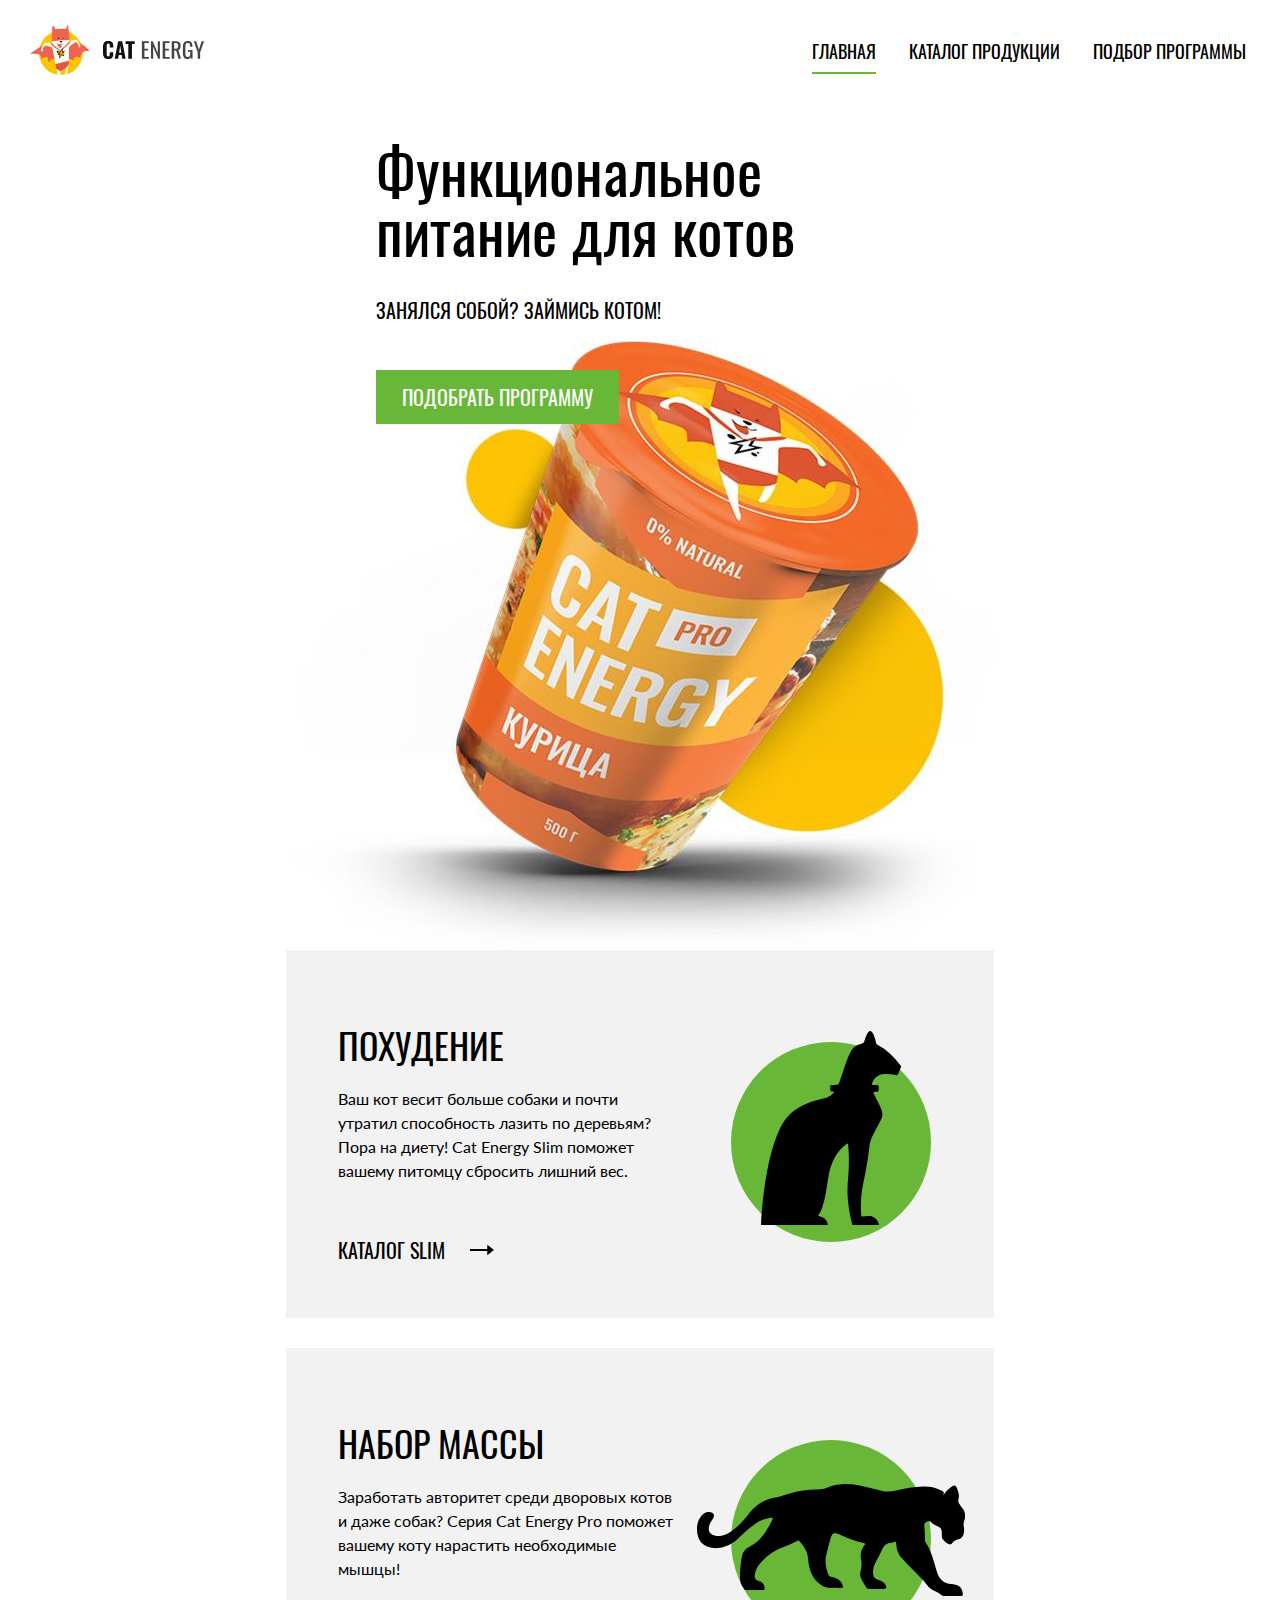
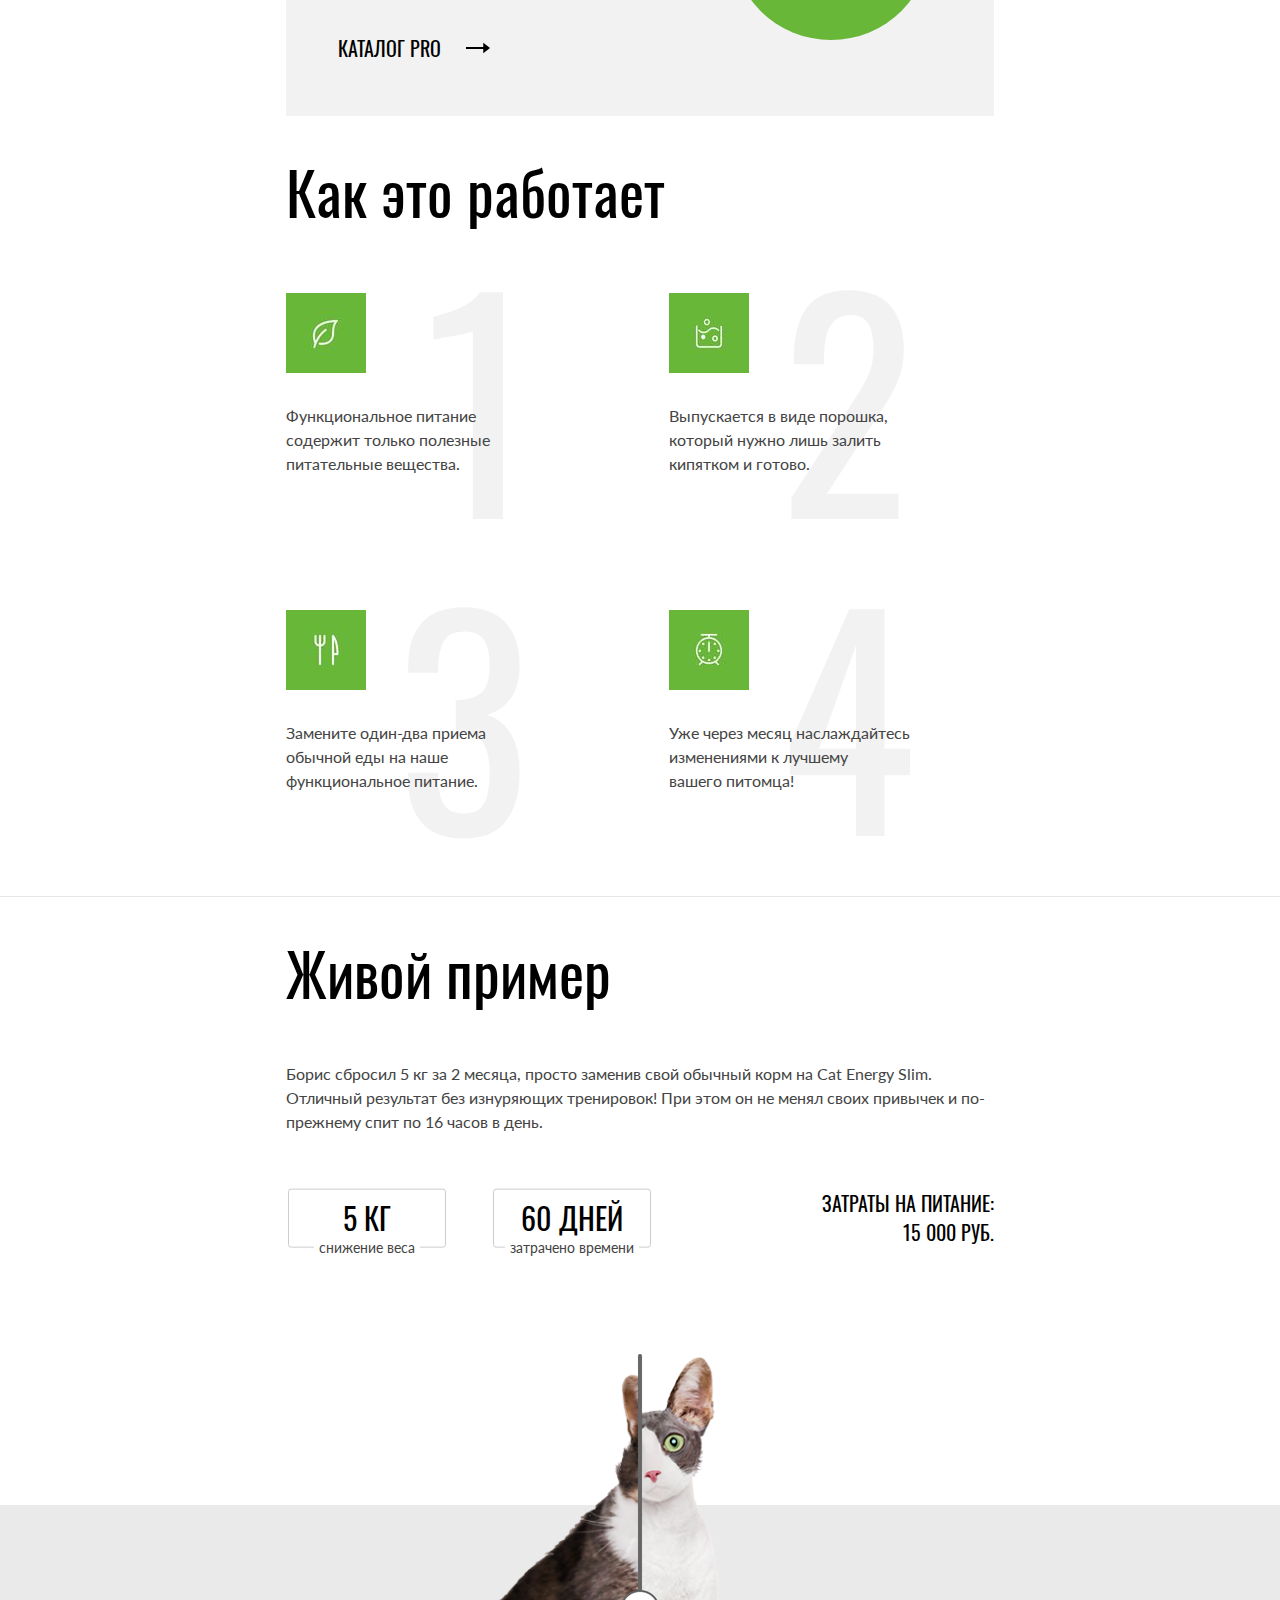
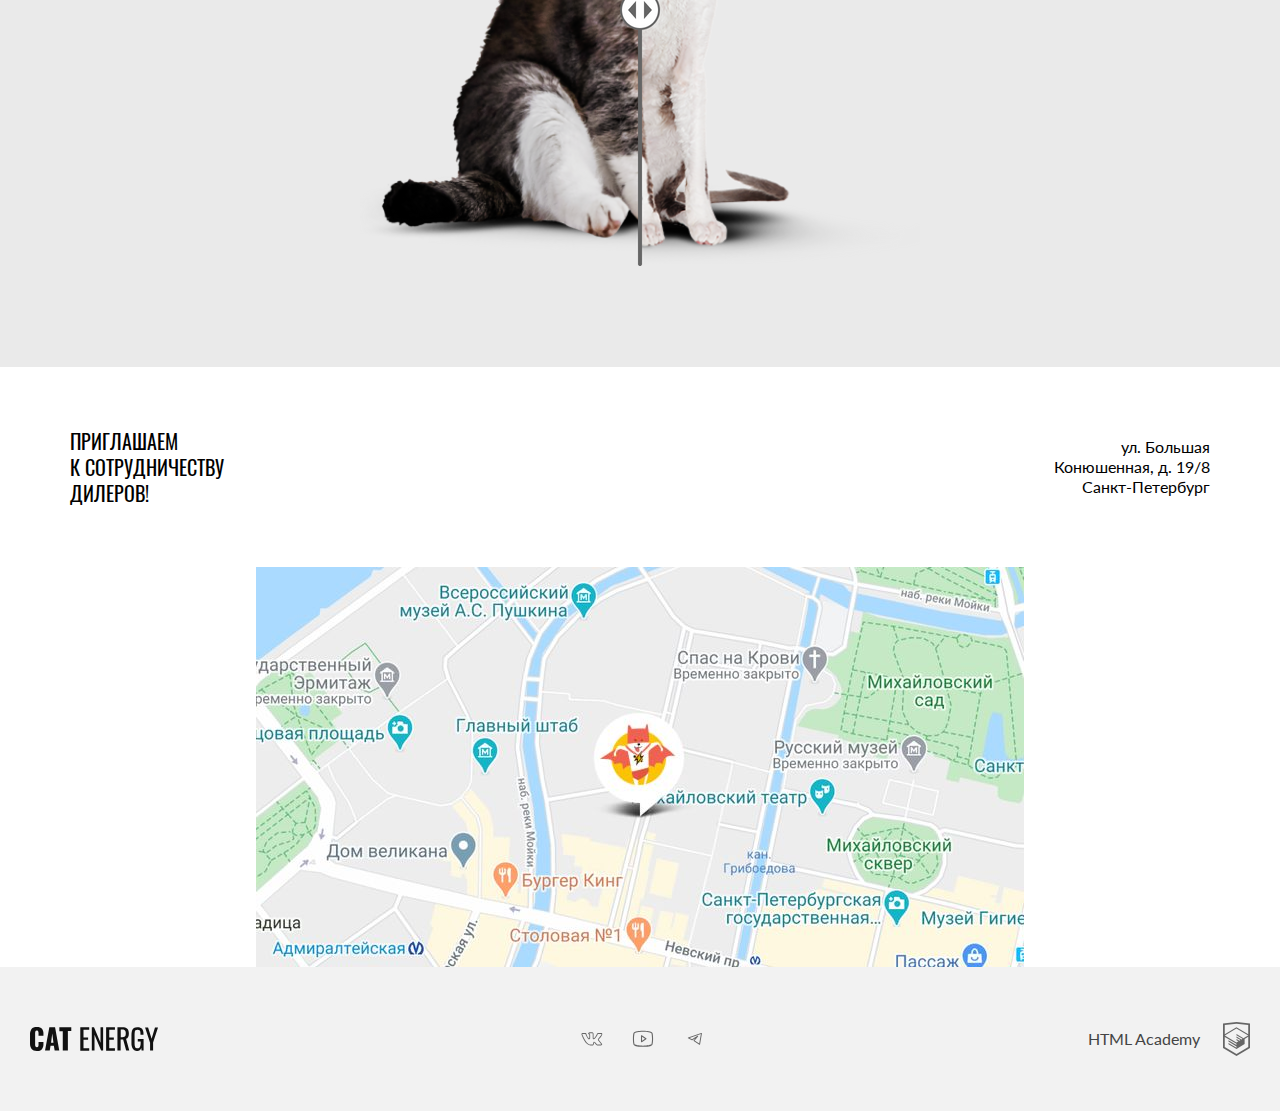
==== commit ff8d36dc: "Deploying to gh-pages from @ Onixel26/2522965-cat-energy-2@7df1b8865ad2d51aafa71669dd8ab07cf89ce1bf " ====
--- a/index.html
+++ b/index.html
@@ -1 +1 @@
-<!DOCTYPE html><html lang="ru"><head><meta charset="UTF-8"><title>Cat Energy</title><meta name="viewport" content="width=device-width,initial-scale=1"><link rel="icon" href="favicon.ico"><link rel="icon" href="favicons/icon.svg" type="image/svg+xml"><link rel="apple-touch-icon" href="images/favicons/apple180.png"><link rel="manifest" href="manifest.webmanifest"><link rel="stylesheet" href="styles/styles.css"><script src="scripts/index.js" defer="defer"></script></head><body><header class="main-header"><a class="main-header__logo" href="#"><picture><source type="image/svg+xml" width="70" height="59" media="(min-width: 1440px)" srcset="images/content/logo/logo-desktop.svg"><source type="image/svg+xml" width="60" height="50" media="(min-width: 768px)" srcset="images/content/logo/logo-tablet.svg"><img src="images/content/logo/logo-mobile.svg" width="33" height="38" alt="Cat Energy логотип"></picture></a><a href="#"><picture><source type="image/svg+xml" width="118" height="21" media="(min-width: 1440px)" srcset="images/content/logo/text-logo-desktop.svg"><source type="image/svg+xml" width="101" height="18" media="(min-width: 768px)" srcset="images/content/logo/text-logo-tablet.svg"><img src="images/content/logo/text-logo-mobile.svg" width="101" height="18" alt="Cat Energy текстовый логотип"></picture></a><nav class="main-nav"><input class="burger-toggle" id="burger-toggle" name="burger-toggle-switch" type="checkbox"> <label for="burger-toggle"><span class="burger-toggle-decorate-border-center"></span></label><ul class="main-nav__list site-list"><li class="main-nav__item main-nav__item--current"><a class="main-nav__link" href="#">главная</a></li><li class="main-nav__item"><a class="main-nav__link" href="catalog.html">каталог продукции</a></li><li class="main-nav__item"><a class="main-nav__link" href="#">подбор программы</a></li></ul></nav></header><main class="page-main"><header class="page-main__header preview"><div class="preview__wrapper"><h3 class="preview__title">Функциональное питание для котов</h3><p class="preview__description">Занялся собой? Займись котом!</p><picture><source width="552" height="499" type="image/png" media="(min-width: 1440px)" srcset="images/content/preview/cat-food-preview-desktop@1x.png, images/content/preview/cat-food-preview-desktop@2x.png 2x"><source width="709" height="609" type="image/jpeg" media="(min-width: 768px)" srcset="images/content/preview/cat-food-preview-tablet@1x.jpg, images/content/preview/cat-food-preview-tablet@2x.jpg 2x"><img class="preview__image" src="images/content/preview/cat-food-preview-mobile@1x.png" srcset="images/content/preview/cat-food-preview-mobile@2x.png 2x" width="280" height="270" alt="Наш продукт"></picture><a class="button preview__select" href="#">подобрать программу</a></div></header><div class="blog-article-wrapper"><article class="blog-article"><div class="blog-article__title-wrapper"><div class="blog-article__cat-image"><span class="visually-hidden">Кошечка</span></div><h2 class="blog-article__title">похудение</h2></div><p class="blog-article__description">Ваш кот весит больше собаки и почти утратил способность лазить по деревьям? Пора на диету! Cat Energy Slim поможет вашему питомцу сбросить лишний вес.</p><a class="blog-article__button" href="#">каталог slim</a></article><article class="blog-article"><div class="blog-article__title-wrapper"><div class="blog-article__cat-image"><span class="visually-hidden">Кошечка</span></div><h2 class="blog-article__title">набор массы</h2></div><p class="blog-article__description">Заработать авторитет среди дворовых котов и даже собак? Серия Cat Energy Pro поможет вашему коту нарастить необходимые мышцы!</p><a class="blog-article__button" href="#">каталог pro</a></article></div><section class="advantages"><h2 class="advantages__title">Как это работает</h2><ul class="advantages__list"><li class="advantages__item"><p class="advantages__description">Функциональное питание содержит только полезные питательные вещества.</p></li><li class="advantages__item"><p class="advantages__description">Выпускается в виде порошка, который нужно лишь залить кипятком и готово.</p></li><li class="advantages__item"><p class="advantages__description">Замените один-два приема обычной еды на наше функциональное питание.</p></li><li class="advantages__item"><p class="advantages__description">Уже через месяц наслаждайтесь изменениями к лучшему вашего&nbsp;питомца!</p></li></ul></section><section class="review"><div class="review-container"><h2 class="review__title">Живой пример</h2><p class="review__description">Борис сбросил 5 кг за 2 месяца, просто заменив свой обычный корм на Cat Energy Slim. Отличный результат без изнуряющих тренировок! При этом он не менял своих привычек и по-прежнему спит по 16 часов в день.</p><div class="review__results-wrapper"><fieldset class="review__results"><legend class="review__results-title">снижение веса</legend><p class="review__results-description">5кг</p></fieldset><fieldset class="review__results"><legend class="review__results-title">затрачено времени</legend><p class="review__results-description">60 дней</p></fieldset><h4 class="review__amount">затраты на питание: <span>15 000 руб.</span></h4></div><div class="slider"><div><picture><source width="560" height="512" type="image/png" media="(min-width: 768px)" srcset="images/content/slider/cat-slider-before-tablet@1x.png, images/content/slider/cat-slider-before-tablet@2x.png 2x"><img src="images/content/slider/cat-slider-before-mobile@1x.png" srcset="images/content/slider/cat-slider-before-mobile@2x.png 2x" alt="Кот до" width="280" height="256"></picture></div><picture><source width="560" height="512" type="image/png" media="(min-width: 768px)" srcset="images/content/slider/cat-slider-after-tablet@1x.png, images/cat-slider-after-tablet@2x.png 2x"><img src="images/content/slider/cat-slider-after-mobile@1x.png" srcset="images/content/slider/cat-slider-after-mobile@2x.png 2x" alt="Кот после" width="280" height="256"></picture></div></div></section></main><footer><address class="contacts"><div class="contacts-wrapper"><p class="contacts__title">приглашаем к&nbsp;сотрудничеству дилеров!</p><p class="contacts__description">ул. Большая Конюшенная, д. 19/8 Санкт-Петербург</p></div><div class="contacts__map-wrapper"><script async src="https://api-maps.yandex.ru/services/constructor/1.0/js/?um=constructor%3Af3ae4f041c8c75b8f6dee13e6ca60251a5fb6ab82fd69ae469c223d19f0957f6&amp;width=0;height=0;lang=ru_RU&amp;scroll=true"></script></div></address><div class="social-list-wrapper"><img src="images/content/logo/footer-text-logo.svg" alt="Текстовый логотип" width="128" height="24"><ul class="social-list"><li class="social-list__item"><a class="social-list__item-button social-list__item-button--vk" href="#"><span class="visually-hidden">Вконтакте</span></a></li><li class="social-list__item"><a class="social-list__item-button social-list__item-button--youtube" href="#"><span class="visually-hidden">Ютуб</span></a></li><li class="social-list__item"><a class="social-list__item-button social-list__item-button--tg" href="#"><span class="visually-hidden">Телеграм</span></a></li></ul><div class="copyright"><h3 class="copyright__title">HTML Academy</h3><img src="images/content/logo/footer-logo-copyright.svg" alt="Логотип html academy" width="27" height="34"></div></div></footer></body></html>+<!DOCTYPE html><html lang="ru"><head><meta charset="UTF-8"><title>Cat Energy</title><meta name="viewport" content="width=device-width,initial-scale=1"><link rel="icon" href="favicon.ico"><link rel="icon" href="favicons/icon.svg" type="image/svg+xml"><link rel="apple-touch-icon" href="images/favicons/apple180.png"><link rel="manifest" href="manifest.webmanifest"><link rel="stylesheet" href="styles/styles.css"><script src="scripts/index.js" defer="defer"></script></head><body><header class="main-header"><a class="main-header__logo" href="#"><picture><source type="image/svg+xml" width="70" height="59" media="(min-width: 1440px)" srcset="images/content/logo/logo-desktop.svg"><source type="image/svg+xml" width="60" height="50" media="(min-width: 768px)" srcset="images/content/logo/logo-tablet.svg"><img src="images/content/logo/logo-mobile.svg" width="33" height="38" alt="Cat Energy логотип"></picture></a><a href="#"><picture><source type="image/svg+xml" width="118" height="21" media="(min-width: 1440px)" srcset="images/content/logo/text-logo-desktop.svg"><source type="image/svg+xml" width="101" height="18" media="(min-width: 768px)" srcset="images/content/logo/text-logo-tablet.svg"><img src="images/content/logo/text-logo-mobile.svg" width="101" height="18" alt="Cat Energy текстовый логотип"></picture></a><nav class="main-nav"><input class="burger-toggle" id="burger-toggle" name="burger-toggle-switch" type="checkbox"> <label for="burger-toggle"><span class="burger-toggle-decorate-border-center"></span></label><ul class="main-nav__list site-list"><li class="main-nav__item"><a class="main-nav__link main-nav__link--current" href="#">главная</a></li><li class="main-nav__item"><a class="main-nav__link" href="catalog.html">каталог продукции</a></li><li class="main-nav__item"><a class="main-nav__link" href="#">подбор программы</a></li></ul></nav></header><main class="page-main"><header class="page-main__header preview"><div class="preview__wrapper"><h3 class="preview__title">Функциональное питание для котов</h3><p class="preview__description">Занялся собой? Займись котом!</p><picture><source width="552" height="499" type="image/png" media="(min-width: 1440px)" srcset="images/content/preview/cat-food-preview-desktop@1x.png, images/content/preview/cat-food-preview-desktop@2x.png 2x"><source width="709" height="609" type="image/jpeg" media="(min-width: 768px)" srcset="images/content/preview/cat-food-preview-tablet@1x.jpg, images/content/preview/cat-food-preview-tablet@2x.jpg 2x"><img class="preview__image" src="images/content/preview/cat-food-preview-mobile@1x.png" srcset="images/content/preview/cat-food-preview-mobile@2x.png 2x" width="280" height="270" alt="Наш продукт"></picture><a class="button preview__select" href="#">подобрать программу</a></div></header><div class="blog-article-wrapper"><article class="blog-article"><div class="blog-article__title-wrapper"><div class="blog-article__cat-image"><span class="visually-hidden">Кошечка</span></div><h2 class="blog-article__title">похудение</h2></div><p class="blog-article__description">Ваш кот весит больше собаки и почти утратил способность лазить по деревьям? Пора на диету! Cat Energy Slim поможет вашему питомцу сбросить лишний вес.</p><a class="blog-article__button" href="#">каталог slim</a></article><article class="blog-article"><div class="blog-article__title-wrapper"><div class="blog-article__cat-image blog-article__cat-image--pro"><span class="visually-hidden">Кошечка</span></div><h2 class="blog-article__title">набор массы</h2></div><p class="blog-article__description">Заработать авторитет среди дворовых котов и даже собак? Серия Cat Energy Pro поможет вашему коту нарастить необходимые мышцы!</p><a class="blog-article__button" href="#">каталог pro</a></article></div><section class="advantages"><h2 class="advantages__title">Как это работает</h2><ul class="advantages__list"><li class="advantages__item"><p class="advantages__description">Функциональное питание содержит только полезные питательные вещества.</p></li><li class="advantages__item"><p class="advantages__description">Выпускается в виде порошка, который нужно лишь залить кипятком и готово.</p></li><li class="advantages__item"><p class="advantages__description">Замените один-два приема обычной еды на наше функциональное питание.</p></li><li class="advantages__item"><p class="advantages__description">Уже через месяц наслаждайтесь изменениями к лучшему вашего&nbsp;питомца!</p></li></ul></section><section class="review"><div class="review-container"><h2 class="review__title">Живой пример</h2><p class="review__description">Борис сбросил 5 кг за 2 месяца, просто заменив свой обычный корм на Cat Energy Slim. Отличный результат без изнуряющих тренировок! При этом он не менял своих привычек и по-прежнему спит по 16 часов в день.</p><div class="review__results-wrapper"><fieldset class="review__results"><legend class="review__results-title">снижение веса</legend><p class="review__results-description">5 кг</p></fieldset><fieldset class="review__results"><legend class="review__results-title">затрачено времени</legend><p class="review__results-description">60 дней</p></fieldset><h4 class="review__amount">затраты на питание: <span>15 000 руб.</span></h4></div><div class="slider"><picture><source width="560" height="512" type="image/png" media="(min-width: 768px)" srcset="images/content/slider/compare-slider-tablet@1x.png, images/content/slider/compare-slider-tablet@2x.png 2x"><img src="images/content/slider/compare-slider-mobile@1x.png" srcset="images/content/slider/compare-slider-mobile@2x.png 2x" alt="Результат" width="280" height="256"></picture></div></div></section></main><footer><address class="contacts"><div class="contacts-wrapper"><p class="contacts__title">приглашаем к&nbsp;сотрудничеству дилеров!</p><p class="contacts__description">ул. Большая Конюшенная, д. 19/8 Санкт-Петербург</p></div><div class="contacts__map-wrapper"><script async src="https://api-maps.yandex.ru/services/constructor/1.0/js/?um=constructor%3Af3ae4f041c8c75b8f6dee13e6ca60251a5fb6ab82fd69ae469c223d19f0957f6&amp;width=0;height=0;lang=ru_RU&amp;scroll=true"></script></div></address><div class="social-list-wrapper"><img src="images/content/logo/footer-text-logo.svg" alt="Текстовый логотип" width="128" height="24"><ul class="social-list"><li class="social-list__item"><a class="social-list__item-button social-list__item-button--vk" href="#"><span class="visually-hidden">Вконтакте</span></a></li><li class="social-list__item"><a class="social-list__item-button social-list__item-button--youtube" href="#"><span class="visually-hidden">Ютуб</span></a></li><li class="social-list__item"><a class="social-list__item-button social-list__item-button--tg" href="#"><span class="visually-hidden">Телеграм</span></a></li></ul><div class="copyright"><h3 class="copyright__title">HTML Academy</h3><img src="images/content/logo/footer-logo-copyright.svg" alt="Логотип html academy" width="27" height="34"></div></div></footer></body></html>--- a/styles/styles.css
+++ b/styles/styles.css
@@ -1 +1 @@
-@font-face{font-family:Lato;font-weight:400;font-style:normal;src:url(../fonts/lato/Lato-Regular.woff2)format("woff2");font-display:swap}@font-face{font-family:Oswald;font-weight:400;font-style:normal;src:url(../fonts/oswald/oswaldregular.woff2)format("woff2");font-display:swap}html{width:100%;height:100%}body{color:#000;background-color:#fff;width:100%;margin:0;font-family:Lato,sans-serif;font-size:14px;font-weight:400;line-height:18px;position:relative}img{display:block}a{color:#000;text-decoration:none}*,:before,:after{box-sizing:border-box}.button{color:#fff;text-transform:uppercase;text-align:center;background-color:#68b738;width:100%;padding-top:10px;padding-bottom:10px;font-family:Oswald,sans-serif;font-size:16px;font-weight:400;line-height:20px;display:inline-block}.visually-hidden{white-space:nowrap;-webkit-clip-path:inset(100%);clip-path:inset(100%);clip:rect(0 0 0 0);border:0;width:1px;height:1px;margin:-1px;padding:0;position:absolute;overflow:hidden}.main-header{justify-content:space-between;align-items:center;padding:13px 21px 14px 20px;display:flex;position:relative}@media (width>=768px){.main-header{justify-content:flex-start;margin-bottom:65px;padding:25px 34px 0 30px}}@media (width>=1440px){.main-header{padding:55px 110px 0}.main-header:before{content:"";z-index:-1;background-image:linear-gradient(#68b738d9,#68b738d9),url(../images/background/preview/preview-background-desktop@1x.jpg),linear-gradient(90deg,#515256,#424146);background-position:100% 100%;background-repeat:no-repeat;width:50%;height:694px;position:absolute;top:0;right:0}}@media (width>=768px){.main-header__logo{margin-right:13px}}@media (width>=1440px){.main-header__logo{margin-right:14px}}@media (width>=320px){.main-header--catalog{border-bottom:1px solid #d9d9d9;margin-bottom:27px}}@media (width>=768px){.main-header--catalog{border:none;margin-bottom:65px}}@media (width>=1440px){.main-header--catalog{margin-bottom:74px}.main-header--catalog:before{width:0;height:0}}.main-nav__link{text-transform:uppercase;border-bottom:1px solid #e6e6e6;width:100%;padding-top:22px;padding-bottom:23px;font-family:Oswald,sans-serif;font-size:20px;font-weight:400;line-height:20px;display:inline-block}@media (width>=768px){.main-nav__link{white-space:nowrap;border-bottom:none;padding-top:0;padding-bottom:12px;font-size:18px;font-weight:400;line-height:24px}}@media (width>=1440px){.main-nav__link{color:#fff;padding-bottom:10px;font-size:20px;font-weight:400;line-height:30px}}.main-nav__link:first-child{border-top:1px solid #e6e6e6}@media (width>=768px){.main-nav__link:first-child{border:none}}.main-nav label{background-color:#fff;width:24px;height:24px;display:block;position:relative}@media (width>=768px){.main-nav label{display:none}}.main-nav label:before,.main-nav label:after,.burger-toggle-decorate-border-center{background-color:#000;width:100%;height:2px;transition:all .3s;position:absolute}.main-nav label:before{content:"";top:2px}.main-nav label:after{content:"";bottom:4px}.burger-toggle-decorate-border-center{top:10px}.burger-toggle:checked~label:after{bottom:10px;transform:rotate(45deg)}.burger-toggle:checked~label:before,.burger-toggle:checked~label .burger-toggle-decorate-border-center{top:12px;transform:rotate(-45deg)}.burger-toggle:checked~.main-nav__list{transform:scale(1)}.burger-toggle{display:none}.main-nav__list{z-index:5;transform-origin:top;flex-direction:column;width:100%;margin-top:0;margin-bottom:0;padding-left:0;list-style:none;transition:all .5s;display:flex;position:absolute;top:65px;right:0;transform:scaleY(0)}@media (width>=768px){.main-nav__list{flex-direction:row;gap:33px;position:static;top:0;transform:scale(1)}}.main-nav__item{text-align:center;background-color:#fff;width:100%}@media (width>=1440px){.main-nav__item{background-color:#0000}}.main-nav{display:flex}@media (width>=768px){.main-nav{align-self:end;margin-left:auto}}@media (width>=1440px){.main-nav__link--catalog{color:#000}}.preview__title{color:#fff;margin-top:0;margin-bottom:25px;font-family:Oswald,sans-serif;font-size:36px;font-weight:400;line-height:36px}@media (width>=768px){.preview__title{color:#000;max-width:425px;margin-bottom:40px;margin-left:90px;font-size:60px;font-weight:400;line-height:60px}}@media (width>=1440px){.preview__title{margin-left:80px}}.preview__description{color:#fff;text-transform:uppercase;word-break:break-word;margin-top:0;margin-bottom:28px;font-family:Oswald,sans-serif;font-size:14px;font-weight:400;line-height:14px}@media (width>=768px){.preview__description{color:#000;max-width:425px;margin-bottom:50px;margin-left:90px;font-size:20px;font-weight:400;line-height:20px}}@media (width>=1440px){.preview__description{margin-bottom:52px;margin-left:80px}}.preview{color:#fff;text-align:center;background-image:linear-gradient(#68b738d9,#68b738d9),url(../images/background/preview/preview-background-mobile@1x.jpg),linear-gradient(90deg,#515256,#424146);background-position:50% 0;background-repeat:no-repeat;background-size:auto 302px;margin-bottom:20px}@media (resolution>=2dppx){.preview{background-image:linear-gradient(#68b738d9,#68b738d9),url(../images/background/preview/preview-background-mobile@2x.jpg),linear-gradient(90deg,#515256,#424146);background-position:50% 0;background-repeat:no-repeat;background-size:auto 302px}}@media (width>=768px){.preview{text-align:start;background:0 0;margin-bottom:0}}@media (width>=1440px){.preview{text-align:start;background:0 0;margin-bottom:82px;position:relative}}.preview__wrapper{width:280px;margin:0 auto;padding-top:27px}@media (width>=768px){.preview__wrapper{width:708px;padding:0 0 526px;position:relative}}@media (width>=1440px){.preview__wrapper{width:1220px;padding:110px 0 184px}}.preview__image{margin:0 auto}@media (width>=768px){.preview__image{z-index:-1;width:709px;height:609px;position:absolute;bottom:0;left:0}}@media (width>=1440px){.preview__image{width:552px;height:500px;top:29px;left:calc(50% - 162px)}}@media (width>=768px){.preview__select{width:auto;max-width:425px;margin-left:90px;padding:14px 26px;font-size:20px;font-weight:400;line-height:26px}}@media (width>=1440px){.preview__select{margin-left:80px}}.blog-article__title{text-transform:uppercase;margin-top:0;margin-bottom:0;font-family:Oswald,sans-serif;font-size:24px;font-weight:400;line-height:37px}@media (width>=768px){.blog-article__title{font-size:36px;font-weight:400;line-height:36px}}.blog-article__description{color:#444;border-bottom:1px solid #d9d9d9;margin-top:0;margin-bottom:15px;padding-bottom:23px;font-size:16px;font-weight:400;line-height:24px}@media (width>=768px){.blog-article__description{color:#000;border:none;margin-bottom:52px;padding-bottom:0;font-size:16px;font-weight:400;line-height:24px}}@media (width>=1440px){.blog-article__description{margin-bottom:27px}}.blog-article__button{text-transform:uppercase;margin-top:0;margin-bottom:0;font-family:Oswald,sans-serif;font-size:16px;font-weight:400;line-height:16px;position:relative}@media (width>=768px){.blog-article__button{font-size:20px;font-weight:400;line-height:30px}}.blog-article__button:after{content:"";background:url(../icons/stack.svg#blog-icon-arrow);width:24px;height:12px;display:block;position:absolute;top:calc(50% - 6px);right:-39px}@media (width>=768px){.blog-article__button:after{right:-49px}}.blog-article{background-color:#f2f2f2;padding:24px 20px 18px}@media (width>=768px){.blog-article{padding:77px 316px 53px 52px;position:relative}}@media (width>=1440px){.blog-article{padding:47px 61px 55px 52px;position:static}}.blog-article-wrapper{grid-template-columns:1fr;gap:20px;width:280px;margin:0 auto 20px;padding:0 20px;display:grid}@media (width>=768px){.blog-article-wrapper{gap:30px;width:708px;margin-bottom:45px;padding:0 30px}}@media (width>=1440px){.blog-article-wrapper{grid-template-columns:repeat(2,570px);gap:80px;width:1220px;margin-bottom:71px;padding:0 110px}}.blog-article__cat-image{background-color:#68b738;border-radius:50%;width:50px;height:50px;margin-right:20px}@media (width>=768px){.blog-article__cat-image{width:200px;height:200px;margin-right:0;position:absolute;top:91px;right:63px}}@media (width>=1440px){.blog-article__cat-image{width:100px;height:100px;margin-right:62px;position:static}}.blog-article__title-wrapper{align-items:center;margin-bottom:22px;display:flex}@media (width>=768px){.blog-article__title-wrapper{margin-bottom:24px}}@media (width>=1440px){.blog-article__title-wrapper{margin-bottom:39px}}.advantages__title{margin-top:0;margin-bottom:40px;font-family:Oswald,sans-serif;font-size:36px;font-weight:400;line-height:40px}@media (width>=768px){.advantages__title{margin-bottom:72px;font-size:60px;font-weight:400;line-height:60px}}.advantages__description{color:#444;margin-top:0;margin-bottom:0;font-size:14px;font-weight:400;line-height:18px}@media (width>=768px){.advantages__description{font-size:16px;font-weight:400;line-height:24px}}.advantages__list{grid-template-columns:1fr;grid-auto-rows:minmax(60px,1fr);gap:20px;margin:0 auto;padding-left:0;list-style:none;display:grid}@media (width>=768px){.advantages__list{grid-template-columns:repeat(auto-fit,245px);gap:77px 138px}}@media (width>=1440px){.advantages__list{gap:79px}}.advantages{width:280px;margin:0 auto 49px;padding:0 20px}@media (width>=768px){.advantages{border-bottom:1px solid #e6e6e6;width:708px;margin-bottom:45px;padding:0 30px 47px}}@media (width>=1440px){.advantages{border:none;width:1220px;margin-bottom:69px;padding:0 110px}}.advantages__item{padding:2px 0 4px 80px}@media (width>=768px){.advantages__item{background-size:80px 80px;padding:111px 0 57px}}.advantages__item:last-child{margin-bottom:0}.advantages__item:first-child{background-image:url(../images/background/advantages/advantages-background-mobile-1@1x.jpg);background-repeat:no-repeat;background-size:60px 60px}@media (resolution>=2dppx){.advantages__item:first-child{background-image:url(../images/background/advantages/advantages-background-mobile-1@2x.jpg);background-repeat:no-repeat;background-size:60px 60px}}@media (width>=768px){.advantages__item:first-child{background-image:url(../images/background/advantages/advantages-background-tablet-1@1x.jpg);background-repeat:no-repeat;background-size:80px 80px}}@media (width>=768px) and (resolution>=2dppx){.advantages__item:first-child{background-image:url(../images/background/advantages/advantages-background-tablet-1@2x.jpg);background-repeat:no-repeat;background-size:80px 80px}}.advantages__item:nth-child(2){background-image:url(../images/background/advantages/advantages-background-mobile-2@1x.jpg);background-repeat:no-repeat;background-size:60px 60px}@media (resolution>=2dppx){.advantages__item:nth-child(2){background-image:url(../images/background/advantages/advantages-background-mobile-2@2x.jpg);background-repeat:no-repeat;background-size:60px 60px}}@media (width>=768px){.advantages__item:nth-child(2){background-image:url(../images/background/advantages/advantages-background-tablet-2@1x.jpg);background-repeat:no-repeat;background-size:80px 80px}}@media (width>=768px) and (resolution>=2dppx){.advantages__item:nth-child(2){background-image:url(../images/background/advantages/advantages-background-tablet-2@2x.jpg);background-repeat:no-repeat;background-size:80px 80px}}.advantages__item:nth-child(3){background-image:url(../images/background/advantages/advantages-background-mobile-3@1x.jpg);background-repeat:no-repeat;background-size:60px 60px}@media (resolution>=2dppx){.advantages__item:nth-child(3){background-image:url(../images/background/advantages/advantages-background-mobile-3@2x.jpg);background-repeat:no-repeat;background-size:60px 60px}}@media (width>=768px){.advantages__item:nth-child(3){background-image:url(../images/background/advantages/advantages-background-tablet-3@1x.jpg);background-repeat:no-repeat;background-size:80px 80px}}@media (width>=768px) and (resolution>=2dppx){.advantages__item:nth-child(3){background-image:url(../images/background/advantages/advantages-background-tablet-3@2x.jpg);background-repeat:no-repeat;background-size:80px 80px}}.advantages__item:nth-child(4){background-image:url(../images/background/advantages/advantages-background-mobile-4@1x.jpg);background-repeat:no-repeat;background-size:60px 60px}@media (resolution>=2dppx){.advantages__item:nth-child(4){background-image:url(../images/background/advantages/advantages-background-mobile-4@2x.jpg);background-repeat:no-repeat;background-size:60px 60px}}@media (width>=768px){.advantages__item:nth-child(4){background-image:url(../images/background/advantages/advantages-background-tablet-4@1x.jpg);background-repeat:no-repeat;background-size:80px 80px}}@media (width>=768px) and (resolution>=2dppx){.advantages__item:nth-child(4){background-image:url(../images/background/advantages/advantages-background-tablet-4@2x.jpg);background-repeat:no-repeat;background-size:80px 80px}}.review{background:#eaeaea}@media (width>=768px){.review{z-index:-1;background:#fff;position:relative}.review:after{content:"";z-index:-2;background:#eaeaea;width:100%;height:462px;position:absolute;bottom:0;left:0}}.review-container{width:280px;margin:0 auto;padding:25px 20px 40px}@media (width>=768px){.review-container{width:708px;padding:0 30px 101px}}@media (width>=1440px){.review-container{width:1220px;padding:0 110px 75px;position:relative}}.review__title{margin-top:0;margin-bottom:40px;font-family:Oswald,sans-serif;font-size:36px;font-weight:400;line-height:40px}@media (width>=768px){.review__title{margin-bottom:60px;font-size:60px;font-weight:400;line-height:60px}}@media (width>=1440px){.review__title{max-width:436px;margin-bottom:146px}}.review__description{color:#444;margin-top:0;margin-bottom:20px;font-size:14px;font-weight:400;line-height:18px}@media (width>=768px){.review__description{margin-bottom:55px;font-size:16px;font-weight:400;line-height:24px}}@media (width>=1440px){.review__description{max-width:436px;margin-bottom:69px}}.review__results-description{text-transform:uppercase;margin-top:0;margin-bottom:0;padding-top:14px;padding-bottom:8px;font-family:Oswald,sans-serif;font-size:24px;font-weight:400;line-height:24px}@media (width>=768px){.review__results-description{padding-top:15px;padding-bottom:11px;font-size:30px;font-weight:400;line-height:37px}}.review__results-wrapper{grid-template-columns:repeat(2,1fr);gap:32px;margin-bottom:20px;display:grid}@media (width>=768px){.review__results-wrapper{grid-template-columns:162px 162px 1fr;gap:43px;margin-bottom:99px}}@media (width>=1440px){.review__results-wrapper{grid-template-columns:162px 162px;gap:55px 42px;margin-bottom:0}}.review__results-title{color:#444;max-width:58px;margin:0 auto;padding:0 15px;font-size:12px;font-weight:400;line-height:12px}@media (width>=768px){.review__results-title{max-width:100%;font-size:14px;font-weight:400;line-height:14px}}.review__results{text-align:center;border:1px solid #cdcdcd;border-radius:3px;margin-left:0;margin-right:0;padding:0}.review__results,.review__results-description,.review__results-title{transform:rotate(180deg)}.review__amount{text-align:center;text-transform:uppercase;grid-column:1/3;margin-top:0;margin-bottom:0;font-family:Oswald,sans-serif;font-size:14px;font-weight:400;line-height:20px}@media (width>=768px){.review__amount{text-align:right;grid-column:3/4;max-width:174px;margin-left:auto;padding-top:11px;font-size:20px;font-weight:400;line-height:20px}}@media (width>=1440px){.review__amount{text-align:left;grid-column:1/3;max-width:none;margin-left:0}.review__amount span{margin-left:63px}}@media (width>=768px){.slider{width:560px;margin:0 auto}}@media (width>=1440px){.slider{position:absolute;top:0;right:0}}.contacts-wrapper{grid-template-columns:repeat(2,140px);justify-content:space-between;align-items:center;padding:26px 20px;display:grid}@media (width>=768px){.contacts-wrapper{grid-template-columns:163px 163px;padding:61px 70px}}@media (width>=1440px){.contacts-wrapper{background-color:#fff;width:565px;padding:60px 78px 60px 80px;position:absolute;top:95px;left:110px}}.contacts__title{text-transform:uppercase;margin-top:0;margin-bottom:0;font-family:Oswald,sans-serif;font-size:16px;font-style:normal;font-weight:400;line-height:20px}@media (width>=768px){.contacts__title{font-size:20px;font-weight:400;line-height:26px}}.contacts__description{margin-top:0;margin-bottom:0;font-size:14px;font-style:normal;font-weight:400;line-height:20px}@media (width>=768px){.contacts__description{text-align:right;font-size:16px;font-weight:400;line-height:20px}}.contacts__map-wrapper{background-image:url(../images/background/save-map-background/save-map-mobile@1x.jpg);background-position:50% 0;background-repeat:no-repeat;background-size:contain;width:100%;height:362px}@media (resolution>=2dppx){.contacts__map-wrapper{background-image:url(../images/background/save-map-background/save-map-mobile@2x.jpg);background-repeat:no-repeat;background-size:contain}}@media (width>=768px){.contacts__map-wrapper{background-image:url(../images/background/save-map-background/save-map-tablet@1x.jpg);background-repeat:no-repeat;background-size:contain;height:400px}}@media (width>=768px) and (resolution>=2dppx){.contacts__map-wrapper{background-image:url(../images/background/save-map-background/save-map-tablet@2x.jpg);background-repeat:no-repeat;background-size:contain}}@media (width>=1440px){.contacts__map-wrapper{background-image:url(../images/background/save-map-background/save-map-desktop@1x.jpg);background-repeat:no-repeat;background-size:contain}}.contacts-wrapper--catalog{background-color:#f2f2f2}@media (width>=1440px){.contacts{position:relative}}.social-list-wrapper{text-align:center;background-color:#f2f2f2;flex-direction:column;align-items:center;padding:40px 20px;display:flex}@media (width>=768px){.social-list-wrapper{text-align:start;flex-direction:row;justify-content:space-between;padding:55px 30px}}.social-list-wrapper img{margin-bottom:20px}@media (width>=768px){.social-list-wrapper img{margin-bottom:0}}.social-list{border-top:1px solid #d9d9d9;border-bottom:1px solid #d9d9d9;justify-content:center;gap:24px;width:100%;margin-top:0;margin-bottom:20px;padding-top:20px;padding-bottom:20px;padding-left:0;list-style:none;display:flex}@media (width>=768px){.social-list{border:none;margin-bottom:0;padding:0 0 0 40px}}.social-list__item-button{width:28px;height:20px;display:block}.social-list__item-button--vk{background-image:url(../icons/stack.svg#social-button-vk);background-position:50%;background-repeat:no-repeat;background-size:27px 17px}.social-list__item-button--youtube{background-image:url(../icons/stack.svg#social-button-youtube);background-position:50%;background-repeat:no-repeat;background-size:24px 18.5px}.social-list__item-button--tg{background-image:url(../icons/stack.svg#social-button-tg);background-position:50%;background-repeat:no-repeat;background-size:19.5px 17px}.copyright{justify-content:space-between;align-items:center;width:100%;display:flex}@media (width>=768px){.copyright{justify-content:flex-start;gap:23px;width:auto}}.copyright__title{color:#444;white-space:nowrap;margin-top:0;margin-bottom:0;font-size:16px;font-weight:400;line-height:20px}.copyright img{margin-bottom:0}.catalog-layout__title{width:280px;margin:0 auto 41px;font-family:Oswald,sans-serif;font-size:36px;font-weight:400;line-height:36px}@media (width>=768px){.catalog-layout__title{border:none;width:708px;margin-bottom:165px;font-size:60px;font-weight:400;line-height:60px}}@media (width>=1152px){.catalog-layout__title{width:1092px}}@media (width>=1440px){.catalog-layout__title{width:1220px}}.catalog-layout__list{border-top:1px solid #ebebeb;border-bottom:1px solid #ebebeb;grid-template-columns:repeat(auto-fit,320px);justify-content:center;margin-top:0;margin-bottom:0;padding-left:0;list-style:none;display:grid}@media (width>=768px){.catalog-layout__list{border:none;grid-template-columns:repeat(auto-fit,324px);gap:141px 60px;padding:0 30px}}@media (width>=1440px){.catalog-layout__list{grid-template-columns:repeat(4,245px);gap:144px 80px;padding:0 110px}}.catalog-layout__item{grid-template-columns:1fr 1fr;padding:20px 20px 24px;display:grid}.catalog-layout__item:not(:last-child){border-bottom:1px solid #ebebeb}@media (width>=560px){.catalog-layout__item:nth-last-child(2){border:none}}@media (width>=768px){.catalog-layout__item{background-color:#f2f2f2;border:none;grid-template-columns:1fr;padding:0 37px 40px}}.catalog-layout__item-title{text-transform:uppercase;color:#222;max-width:76px;margin-top:0;margin-bottom:14px;font-family:Oswald,sans-serif;font-size:16px;font-weight:400;line-height:20px}@media (width>=768px){.catalog-layout__item-title{text-align:center;max-width:135px;margin:0 auto 20px;font-size:20px;font-weight:400;line-height:24px}}@media (width>=1440px){.catalog-layout__item-title{margin-bottom:23px}}.catalog-layout__item-description{color:#444;margin-top:0;margin-bottom:21px;font-size:12px;font-weight:400;line-height:16px}@media (width>=768px){.catalog-layout__item-description{margin-bottom:32px;font-size:16px;font-weight:400;line-height:20px}}.catalog-layout__item-description dd{text-align:right;margin-left:auto}@media (width>=768px){.catalog-layout__item-description dd{border-bottom:1px solid #cdcdcd;margin-bottom:7px;padding-bottom:4px}}.catalog-layout__item-description dt{float:left;clear:both}.catalog-layout__item--additional{text-align:center;grid-template-columns:1fr;padding-top:78px}@media (width>=768px){.catalog-layout__item--additional{background:0 0;border:2px solid #f2f2f2;padding-top:158px;padding-bottom:38px}}@media (width>=1440px){.catalog-layout__item--additional{padding-top:148px}}.catalog-layout__item-description--additional{color:#444;margin-top:0;margin-bottom:21px;font-size:12px;font-weight:400;line-height:16px;display:inline}@media (width>=768px){.catalog-layout__item-description--additional{margin-bottom:82px;font-size:16px;font-weight:400;line-height:18px}}@media (width>=1440px){.catalog-layout__item-description--additional{margin-bottom:90px}}.catalog-layout__item-title--additional{max-width:100%;margin-top:0;margin-bottom:8px;position:relative}.catalog-layout__item-title--additional:before,.catalog-layout__item-title--additional:after{content:"";background-color:#d3d3d3;width:30px;height:2px;display:block;position:absolute;top:-39px;left:50%;transform:translate(-50%)}.catalog-layout__item-title--additional:after{transform:translate(-50%)rotate(90deg)}@media (width>=768px){.catalog-layout__item-title--additional{max-width:170px;margin-bottom:23px}.catalog-layout__item-title--additional:before,.catalog-layout__item-title--additional:after{width:60px;top:-80px}}@media (width>=1440px){.catalog-layout__item-title--additional{margin-bottom:26px}.catalog-layout__item-title--additional:before,.catalog-layout__item-title--additional:after{top:-70px}}.catalog-layout__item-button-additional{color:#444;background-color:#f2f2f2}.catalog-layout{margin-bottom:25px}@media (width>=768px){.catalog-layout{margin-bottom:74px}}.catalog-layout__item-image-wrapper{justify-content:center;align-items:center;width:140px;height:107px;display:flex}@media (width>=768px){.catalog-layout__item-image-wrapper{width:200px;height:210px;margin:-71px auto 22px}}@media (width>=1440px){.catalog-layout__item-image-wrapper{width:169px;height:210px;margin-bottom:12px}}.catalog-layout__item-button{grid-column:1/3}@media (width>=768px){.catalog-layout__item-button{grid-column:1/2}}.sub-product{grid-template-columns:1fr;margin-bottom:40px;padding:0 20px;display:grid}@media (width>=768px){.sub-product{width:708px;margin:0 auto 80px;padding:0 30px}}@media (width>=1440px){.sub-product{grid-template-columns:896px 245px;column-gap:80px;width:1220px;padding:0 110px}}.sub-product__list{margin-top:0;margin-bottom:35px;padding-left:0;list-style:none}@media (width>=768px){.sub-product__list{margin-bottom:70px}}@media (width>=1440px){.sub-product__list{margin-bottom:0}}.sub-product__item{border-bottom:1px solid #cdcdcd;grid-template-columns:1fr;padding:13px 0 19px;display:grid}.sub-product__item:first-child{border-top:1px solid #cdcdcd}@media (width>=768px){.sub-product__item{border-left:1px solid #cdcdcd;border-right:1px solid #cdcdcd;grid-template-columns:1fr 1fr;padding:26px 38px 28px}}@media (width>=1440px){.sub-product__item{border:none;border-bottom:1px solid #cdcdcd;grid-template-columns:160px auto 244px;align-items:center;padding:15px 0 17px}}.sub-product__title{margin-top:0;margin-bottom:36px;font-family:Oswald,sans-serif;font-size:24px;font-weight:400;line-height:24px}@media (width>=768px){.sub-product__title{margin-bottom:80px;font-size:32px;font-weight:400;line-height:32px}}@media (width>=1440px){.sub-product__title{grid-column:1/3}}.sub-product__item-title{text-transform:uppercase;margin-top:0;margin-bottom:13px;font-family:Oswald,sans-serif;font-size:16px;font-weight:400;line-height:16px}@media (width>=768px){.sub-product__item-title{margin-bottom:25px;font-size:20px;font-weight:400;line-height:20px}}@media (width>=1440px){.sub-product__item-title{margin-bottom:0}}.sub-product__item-description{grid-template-columns:max-content auto;margin-top:0;margin-bottom:15px;font-size:14px;font-weight:400;line-height:14px;display:grid}@media (width>=768px){.sub-product__item-description{grid-template-columns:1fr 90px;margin-bottom:0;font-size:16px;font-weight:400;line-height:20px}}@media (width>=1440px){.sub-product__item-description{grid-template-columns:295px 1fr;margin-right:40px}}.sub-product__item-description dt{float:left}@media (width>=768px){.sub-product__item-description dt{text-align:right}}.sub-product__item-description dd{text-align:right;margin-left:0}@media (width>=768px){.sub-product__item-button{grid-column:1/3}}@media (width>=1440px){.sub-product__item-button{grid-column:3/4}}.sub-product__promo{background-image:linear-gradient(#68b738d9,#68b738d9),url(../images/background/sub-product/sub-product-background-mobile@1x.jpg),linear-gradient(90deg,#515256,#424146);background-position:50%;background-repeat:no-repeat;background-size:cover;justify-content:center;width:100%;min-height:290px;display:flex}@media (resolution>=2dppx){.sub-product__promo{background-image:linear-gradient(#68b738d9,#68b738d9),url(../images/background/sub-product/sub-product-background-mobile@2x.jpg),linear-gradient(90deg,#515256,#424146);background-repeat:no-repeat}}@media (width>=768px){.sub-product__promo{background-image:linear-gradient(#68b738d9,#68b738d9),url(../images/background/sub-product/sub-product-background-tablet@1x.jpg),linear-gradient(90deg,#515256,#424146);background-repeat:no-repeat;justify-content:flex-end;min-height:200px}}@media (width>=768px) and (resolution>=2dppx){.sub-product__promo{background-image:linear-gradient(#68b738d9,#68b738d9),url(../images/background/sub-product/sub-product-background-tablet@2x.jpg),linear-gradient(90deg,#515256,#424146);background-repeat:no-repeat}}@media (width>=1440px){.sub-product__promo{min-height:none;background-image:linear-gradient(#68b738d9,#68b738d9),url(../images/background/sub-product/sub-product-background-mobile@2x.jpg),linear-gradient(90deg,#515256,#424146);background-repeat:no-repeat}}.sub-product__promo p{color:#fff;text-align:center;max-width:161px;margin-top:0;margin-bottom:0;padding:187px 0 43px;font-size:16px;font-weight:400;line-height:20px;position:relative}.sub-product__promo p:after{content:"";background:url(../images/background/sub-product/sub-product-gift-icon.svg);width:78px;height:80px;display:block;position:absolute;top:59px;left:50%;transform:translate(-50%)}@media (width>=768px){.sub-product__promo p{text-align:start;margin:auto 0;padding:0 115px 0 0}.sub-product__promo p:after{top:-14px;left:-342px}}@media (width>=1440px){.sub-product__promo p{text-align:center;margin:auto 0 0;padding:0 42px 43px}.sub-product__promo p:after{width:80px;height:83px;top:-129px;left:50%;transform:translate(-50%)}}.newsletter-catalog{margin-bottom:40px;padding:0 20px}@media (width>=768px){.newsletter-catalog{width:632px;margin:0 auto 80px;padding:0 68px}}@media (width>=1440px){.newsletter-catalog{width:1220px;margin-bottom:104px;padding:0 110px}}.newsletter-catalog__title{margin-top:0;margin-bottom:32px;font-family:Oswald,sans-serif;font-size:24px;font-weight:400;line-height:24px}@media (width>=768px){.newsletter-catalog__title{margin-bottom:66px;font-size:32px;font-weight:400;line-height:32px}}@media (width>=1440px){.newsletter-catalog__title{margin-bottom:72px;font-size:40px;font-weight:400;line-height:40px}}.newsletter-catalog__description{text-align:center;margin-top:0;margin-bottom:24px;font-family:Oswald,sans-serif;font-size:16px;font-weight:400;line-height:24px}@media (width>=768px){.newsletter-catalog__description{font-size:24px;font-weight:400;line-height:32px}}@media (width>=1440px){.newsletter-catalog__description{max-width:752px;margin:0 auto 24px}}.newsletter-catalog__input{color:#444;text-transform:uppercase;box-sizing:border-box;border:1px solid #cdcdcd;width:100%;padding:13px;font-family:Oswald,sans-serif;font-size:20px;font-weight:400;line-height:30px}.newsletter-catalog__button{border:none;outline:none;padding-top:15px;padding-bottom:15px}.newsletter-catalog__form{grid-template-columns:1fr;gap:24px;display:grid}@media (width>=768px){.newsletter-catalog__form{grid-template-columns:66% 33%;gap:0}}@media (width>=1440px){.newsletter-catalog__form{max-width:752px;margin:0 auto}}+@font-face{font-family:Lato;font-weight:400;font-style:normal;src:url(../fonts/lato/Lato-Regular.woff2)format("woff2");font-display:swap}@font-face{font-family:Oswald;font-weight:400;font-style:normal;src:url(../fonts/oswald/oswaldregular.woff2)format("woff2");font-display:swap}html{width:100%;height:100%}body{color:#000;background-color:#fff;width:100%;margin:0;font-family:Lato,sans-serif;font-size:14px;font-weight:400;line-height:18px;position:relative}img{display:block}a{color:#000;text-decoration:none}*,:before,:after{box-sizing:border-box}.button{color:#fff;text-transform:uppercase;text-align:center;background-color:#68b738;width:100%;padding-top:10px;padding-bottom:10px;font-family:Oswald,sans-serif;font-size:16px;font-weight:400;line-height:20px;display:inline-block}.visually-hidden{white-space:nowrap;-webkit-clip-path:inset(100%);clip-path:inset(100%);clip:rect(0 0 0 0);border:0;width:1px;height:1px;margin:-1px;padding:0;position:absolute;overflow:hidden}.main-header{justify-content:space-between;align-items:center;padding:13px 21px 14px 20px;display:flex;position:relative}@media (width>=768px){.main-header{justify-content:flex-start;margin-bottom:65px;padding:25px 34px 0 30px}}@media (width>=1440px){.main-header{padding:55px 110px 0}.main-header:before{content:"";z-index:-1;background-image:linear-gradient(#68b738d9,#68b738d9),url(../images/background/preview/preview-background-desktop@1x.jpg),linear-gradient(90deg,#515256,#424146);background-position:100% 100%;background-repeat:no-repeat;width:50%;height:694px;position:absolute;top:0;right:0}}@media (width>=768px){.main-header__logo{margin-right:13px}}@media (width>=1440px){.main-header__logo{margin-right:14px}}@media (width>=320px){.main-header--catalog{border-bottom:1px solid #d9d9d9;margin-bottom:27px}}@media (width>=768px){.main-header--catalog{border:none;margin-bottom:65px}}@media (width>=1440px){.main-header--catalog{margin-bottom:74px}.main-header--catalog:before{width:0;height:0}}.main-nav__link{text-transform:uppercase;border-bottom:1px solid #e6e6e6;width:100%;padding-top:22px;padding-bottom:23px;font-family:Oswald,sans-serif;font-size:20px;font-weight:400;line-height:20px;display:inline-block}@media (width>=768px){.main-nav__link{white-space:nowrap;border-bottom:none;padding-top:0;padding-bottom:12px;font-size:18px;font-weight:400;line-height:24px}}@media (width>=1440px){.main-nav__link{color:#fff;padding-bottom:10px;font-size:20px;font-weight:400;line-height:30px}}.main-nav__link:first-child{border-top:1px solid #e6e6e6}@media (width>=768px){.main-nav__link:first-child{border:none}}.main-nav label{background-color:#fff;width:24px;height:24px;display:block;position:relative}@media (width>=768px){.main-nav label{display:none}}.main-nav label:before,.main-nav label:after,.burger-toggle-decorate-border-center{background-color:#000;width:100%;height:2px;transition:all .3s;position:absolute}.main-nav label:before{content:"";top:2px}.main-nav label:after{content:"";bottom:4px}.burger-toggle-decorate-border-center{top:10px}.burger-toggle:checked~label:after{bottom:10px;transform:rotate(45deg)}.burger-toggle:checked~label:before,.burger-toggle:checked~label .burger-toggle-decorate-border-center{top:12px;transform:rotate(-45deg)}.burger-toggle:checked~.main-nav__list{transform:scale(1)}.burger-toggle{display:none}.main-nav__list{z-index:5;transform-origin:top;flex-direction:column;width:100%;margin-top:0;margin-bottom:0;padding-left:0;list-style:none;transition:all .5s;display:flex;position:absolute;top:65px;right:0;transform:scaleY(0)}@media (width>=768px){.main-nav__list{flex-direction:row;gap:33px;position:static;top:0;transform:scale(1)}}.main-nav__item{text-align:center;background-color:#fff;width:100%}@media (width>=1440px){.main-nav__item{background-color:#0000}}.main-nav{display:flex}@media (width>=768px){.main-nav{align-self:end;margin-left:auto}}@media (width>=1440px){.main-nav__link--catalog{color:#000}}@media (width>=768px){.main-nav__link--current,.main-nav__link--catalog--current{text-underline-offset:9px;text-underline-position:under;-webkit-text-decoration:underline #68b738;text-decoration:underline #68b738;text-decoration-thickness:2px}}@media (width>=1440px){.main-nav__link--current,.main-nav__link--catalog--current{text-underline-offset:6px}.main-nav__link--current{text-decoration-color:#fff}}.preview__title{color:#fff;margin-top:0;margin-bottom:25px;font-family:Oswald,sans-serif;font-size:36px;font-weight:400;line-height:36px}@media (width>=768px){.preview__title{color:#000;max-width:425px;margin-bottom:40px;margin-left:90px;font-size:60px;font-weight:400;line-height:60px}}@media (width>=1440px){.preview__title{margin-left:80px}}.preview__description{color:#fff;text-transform:uppercase;word-break:break-word;margin-top:0;margin-bottom:28px;font-family:Oswald,sans-serif;font-size:14px;font-weight:400;line-height:14px}@media (width>=768px){.preview__description{color:#000;max-width:425px;margin-bottom:50px;margin-left:90px;font-size:20px;font-weight:400;line-height:20px}}@media (width>=1440px){.preview__description{margin-bottom:52px;margin-left:80px}}.preview{color:#fff;text-align:center;background-image:linear-gradient(#68b738d9,#68b738d9),url(../images/background/preview/preview-background-mobile@1x.jpg),linear-gradient(90deg,#515256,#424146);background-position:50% 0;background-repeat:no-repeat;background-size:auto 302px;margin-bottom:20px}@media (resolution>=2dppx){.preview{background-image:linear-gradient(#68b738d9,#68b738d9),url(../images/background/preview/preview-background-mobile@2x.jpg),linear-gradient(90deg,#515256,#424146);background-position:50% 0;background-repeat:no-repeat;background-size:auto 302px}}@media (width>=768px){.preview{text-align:start;background:0 0;margin-bottom:0}}@media (width>=1440px){.preview{text-align:start;background:0 0;margin-bottom:82px;position:relative}}.preview__wrapper{width:280px;margin:0 auto;padding-top:27px}@media (width>=768px){.preview__wrapper{width:708px;padding:0 0 526px;position:relative}}@media (width>=1440px){.preview__wrapper{width:1220px;padding:110px 0 184px}}.preview__image{margin:0 auto}@media (width>=768px){.preview__image{z-index:-1;width:709px;height:609px;position:absolute;bottom:0;left:0}}@media (width>=1440px){.preview__image{width:552px;height:500px;top:29px;left:calc(50% - 162px)}}@media (width>=768px){.preview__select{width:auto;max-width:425px;margin-left:90px;padding:14px 26px;font-size:20px;font-weight:400;line-height:26px}}@media (width>=1440px){.preview__select{margin-left:80px}}.blog-article__title{text-transform:uppercase;margin-top:0;margin-bottom:0;font-family:Oswald,sans-serif;font-size:24px;font-weight:400;line-height:37px}@media (width>=768px){.blog-article__title{font-size:36px;font-weight:400;line-height:36px}}.blog-article__description{color:#444;border-bottom:1px solid #d9d9d9;margin-top:0;margin-bottom:15px;padding-bottom:23px;font-size:16px;font-weight:400;line-height:24px}@media (width>=768px){.blog-article__description{color:#000;border:none;margin-bottom:52px;padding-bottom:0;font-size:16px;font-weight:400;line-height:24px}}@media (width>=1440px){.blog-article__description{margin-bottom:27px}}.blog-article__button{text-transform:uppercase;margin-top:0;margin-bottom:0;font-family:Oswald,sans-serif;font-size:16px;font-weight:400;line-height:16px;position:relative}@media (width>=768px){.blog-article__button{font-size:20px;font-weight:400;line-height:30px}}.blog-article__button:after{content:"";background:url(../icons/stack.svg#blog-icon-arrow);width:24px;height:12px;display:block;position:absolute;top:calc(50% - 6px);right:-39px}@media (width>=768px){.blog-article__button:after{right:-49px}}.blog-article{background-color:#f2f2f2;padding:24px 20px 18px}@media (width>=768px){.blog-article{padding:77px 316px 53px 52px}}@media (width>=1440px){.blog-article{padding:47px 61px 55px 52px}}.blog-article-wrapper{grid-template-columns:1fr;gap:20px;width:280px;margin:0 auto 20px;display:grid}@media (width>=768px){.blog-article-wrapper{gap:30px;width:708px;margin-bottom:45px}}@media (width>=1440px){.blog-article-wrapper{grid-template-columns:repeat(2,570px);gap:80px;width:1220px;margin-bottom:71px}}.blog-article__cat-image{background-color:#68b738;border-radius:50%;width:50px;height:50px;margin-right:20px;position:relative}.blog-article__cat-image:before{content:"";background-image:url(../images/background/background-icons/blog-article-cat-icon-slim.svg);background-repeat:no-repeat;background-position:contain;width:36px;height:50px;display:block;position:absolute;top:-3px;left:7px}@media (width>=768px){.blog-article__cat-image{width:200px;height:200px;margin-right:0;position:absolute;top:15px;right:-253px}.blog-article__cat-image:before{width:140px;height:194px;top:-11px;left:30px}}@media (width>=1440px){.blog-article__cat-image{width:100px;height:100px;margin-right:62px;position:relative;top:auto;right:auto}.blog-article__cat-image:before{width:70px;height:97px;top:-6px;left:15px}}.blog-article__cat-image--pro:before{background-image:url(../images/background/background-icons/blog-article-cat-icon-pro.svg);width:67px;height:28px;top:11px;left:-9px}@media (width>=768px){.blog-article__cat-image--pro:before{width:268px;height:112px;top:44px;left:-34px}}@media (width>=1440px){.blog-article__cat-image--pro:before{width:134px;height:56px;top:20px;left:-19px}}.blog-article__title-wrapper{align-items:center;margin-bottom:22px;display:flex}@media (width>=768px){.blog-article__title-wrapper{margin-bottom:24px;position:relative}}@media (width>=1440px){.blog-article__title-wrapper{margin-bottom:39px}}.advantages__title{margin-top:0;margin-bottom:40px;font-family:Oswald,sans-serif;font-size:36px;font-weight:400;line-height:40px}@media (width>=768px){.advantages__title{margin-bottom:72px;font-size:60px;font-weight:400;line-height:60px}}.advantages__description{color:#444;margin-top:0;margin-bottom:0;font-size:14px;font-weight:400;line-height:18px}@media (width>=768px){.advantages__description{font-size:16px;font-weight:400;line-height:24px}}.advantages__list{grid-template-columns:1fr;grid-auto-rows:minmax(60px,1fr);gap:20px;margin:0 auto;padding-left:0;list-style:none;display:grid}@media (width>=768px){.advantages__list{counter-reset:blockNum 0;grid-template-columns:repeat(auto-fit,245px);gap:77px 138px}}@media (width>=1440px){.advantages__list{gap:79px}}.advantages{width:280px;margin:0 auto 49px}@media (width>=768px){.advantages{width:708px;margin-bottom:45px;padding-bottom:47px;position:relative}.advantages:after{content:"";background-color:#e6e6e6;width:100vw;height:1px;position:absolute;bottom:0;right:0;box-shadow:100vh 0 #e6e6e6}}@media (width>=1440px){.advantages{border:none;width:1220px;margin-bottom:69px}.advantages:after{width:0;height:0}}.advantages__item{padding:2px 0 4px 80px}@media (width>=768px){.advantages__item{counter-increment:blockNum;background-size:80px 80px;padding:111px 0 57px;position:relative}.advantages__item:after{content:counter(blockNum);color:#f2f2f2;z-index:-1;font-family:Oswald,sans-serif;font-size:280px;font-weight:400;line-height:280px;display:inline-block;position:absolute;bottom:0;right:0}}.advantages__item:last-child{margin-bottom:0}.advantages__item:first-child{background-image:url(../images/background/advantages/advantages-background-mobile-1@1x.jpg);background-repeat:no-repeat;background-size:60px 60px}@media (resolution>=2dppx){.advantages__item:first-child{background-image:url(../images/background/advantages/advantages-background-mobile-1@2x.jpg);background-repeat:no-repeat;background-size:60px 60px}}@media (width>=768px){.advantages__item:first-child{background-image:url(../images/background/advantages/advantages-background-tablet-1@1x.jpg);background-repeat:no-repeat;background-size:80px 80px}}@media (width>=768px) and (resolution>=2dppx){.advantages__item:first-child{background-image:url(../images/background/advantages/advantages-background-tablet-1@2x.jpg);background-repeat:no-repeat;background-size:80px 80px}}.advantages__item:nth-child(2){background-image:url(../images/background/advantages/advantages-background-mobile-2@1x.jpg);background-repeat:no-repeat;background-size:60px 60px}@media (resolution>=2dppx){.advantages__item:nth-child(2){background-image:url(../images/background/advantages/advantages-background-mobile-2@2x.jpg);background-repeat:no-repeat;background-size:60px 60px}}@media (width>=768px){.advantages__item:nth-child(2){background-image:url(../images/background/advantages/advantages-background-tablet-2@1x.jpg);background-repeat:no-repeat;background-size:80px 80px}}@media (width>=768px) and (resolution>=2dppx){.advantages__item:nth-child(2){background-image:url(../images/background/advantages/advantages-background-tablet-2@2x.jpg);background-repeat:no-repeat;background-size:80px 80px}}.advantages__item:nth-child(3){background-image:url(../images/background/advantages/advantages-background-mobile-3@1x.jpg);background-repeat:no-repeat;background-size:60px 60px}@media (resolution>=2dppx){.advantages__item:nth-child(3){background-image:url(../images/background/advantages/advantages-background-mobile-3@2x.jpg);background-repeat:no-repeat;background-size:60px 60px}}@media (width>=768px){.advantages__item:nth-child(3){background-image:url(../images/background/advantages/advantages-background-tablet-3@1x.jpg);background-repeat:no-repeat;background-size:80px 80px}}@media (width>=768px) and (resolution>=2dppx){.advantages__item:nth-child(3){background-image:url(../images/background/advantages/advantages-background-tablet-3@2x.jpg);background-repeat:no-repeat;background-size:80px 80px}}.advantages__item:nth-child(4){background-image:url(../images/background/advantages/advantages-background-mobile-4@1x.jpg);background-repeat:no-repeat;background-size:60px 60px}@media (resolution>=2dppx){.advantages__item:nth-child(4){background-image:url(../images/background/advantages/advantages-background-mobile-4@2x.jpg);background-repeat:no-repeat;background-size:60px 60px}}@media (width>=768px){.advantages__item:nth-child(4){background-image:url(../images/background/advantages/advantages-background-tablet-4@1x.jpg);background-repeat:no-repeat;background-size:80px 80px}}@media (width>=768px) and (resolution>=2dppx){.advantages__item:nth-child(4){background-image:url(../images/background/advantages/advantages-background-tablet-4@2x.jpg);background-repeat:no-repeat;background-size:80px 80px}}.review{background-color:#eaeaea}@media (width>=768px){.review{z-index:0;background-color:#fff;position:relative}.review:after{content:"";z-index:-1;background-color:#eaeaea;width:100%;height:462px;position:absolute;bottom:0;right:0}}@media (width>=1440px){.review:after{background-color:#f2f2f2}}.review-container{width:280px;margin:0 auto;padding-top:25px;padding-bottom:40px}@media (width>=768px){.review-container{width:708px;padding-top:0;padding-bottom:101px}}@media (width>=1440px){.review-container{width:1220px;padding-bottom:75px;position:relative}}.review__title{margin-top:0;margin-bottom:40px;font-family:Oswald,sans-serif;font-size:36px;font-weight:400;line-height:40px}@media (width>=768px){.review__title{margin-bottom:60px;font-size:60px;font-weight:400;line-height:60px}}@media (width>=1440px){.review__title{margin-bottom:146px}}.review__description{color:#444;margin-top:0;margin-bottom:20px;font-size:14px;font-weight:400;line-height:18px}@media (width>=768px){.review__description{margin-bottom:55px;font-size:16px;font-weight:400;line-height:24px}}@media (width>=1440px){.review__description{max-width:436px;margin-bottom:69px}}.review__results-wrapper{grid-template-columns:1fr 1fr;column-gap:32px;display:grid}@media (width>=768px){.review__results-wrapper{grid-template-columns:162px 162px 1fr;column-gap:43px}}@media (width>=1440px){.review__results-wrapper{grid-template-columns:162px 162px;gap:55px 42px}}.review__results,.review__results-description,.review__results-title{transform:rotate(180deg)}.review__results{border:1px solid #cdcdcd;border-radius:3px;margin-bottom:20px}@media (width>=768px){.review__results{margin-bottom:99px}}@media (width>=1440px){.review__results{margin-bottom:0}}.review__results-description{text-align:center;text-transform:uppercase;margin-top:0;margin-bottom:0;font-family:Oswald,sans-serif;font-size:24px;font-weight:400;line-height:24px}@media (width>=768px){.review__results-description{font-size:30px;font-weight:400;line-height:37px}}.review__results-title{color:#444;text-align:center;max-width:87px;margin-top:0;margin-bottom:0;padding:0 15px;font-size:12px;font-weight:400;line-height:12px}@media (width>=768px){.review__results-title{max-width:135px;padding:0 5px;font-size:14px;font-weight:400;line-height:14px}}.review__amount{text-align:center;text-transform:uppercase;grid-column:1/3;margin-top:0;margin-bottom:20px;font-family:Oswald,sans-serif;font-size:14px;font-weight:400;line-height:20px}@media (width>=768px){.review__amount{text-align:right;grid-column:3/4;max-width:174px;margin-bottom:0;margin-left:auto;font-size:20px;font-weight:400;line-height:29px}}@media (width>=1440px){.review__amount{text-align:left;grid-column:1/3;max-width:none;margin-left:0}.review__amount span{margin-left:63px}}.slider{width:-moz-fit-content;width:fit-content;margin:0 auto}@media (width>=1440px){.slider{margin:0;position:absolute;top:0;right:0}}.contacts-wrapper{grid-template-columns:repeat(2,140px);justify-content:space-between;align-items:center;padding:26px 20px;display:grid}@media (width>=768px){.contacts-wrapper{grid-template-columns:163px 163px;padding:61px 70px}}@media (width>=1440px){.contacts-wrapper{background-color:#fff;width:565px;padding:60px 78px 60px 80px;position:absolute;top:95px;left:110px}}.contacts__title{text-transform:uppercase;margin-top:0;margin-bottom:0;font-family:Oswald,sans-serif;font-size:16px;font-style:normal;font-weight:400;line-height:20px}@media (width>=768px){.contacts__title{font-size:20px;font-weight:400;line-height:26px}}.contacts__description{margin-top:0;margin-bottom:0;font-size:14px;font-style:normal;font-weight:400;line-height:20px}@media (width>=768px){.contacts__description{text-align:right;font-size:16px;font-weight:400;line-height:20px}}.contacts__map-wrapper{background-image:url(../images/background/save-map-background/save-map-mobile@1x.jpg);background-position:50% 0;background-repeat:no-repeat;background-size:contain;width:100%;height:362px}@media (resolution>=2dppx){.contacts__map-wrapper{background-image:url(../images/background/save-map-background/save-map-mobile@2x.jpg);background-repeat:no-repeat;background-size:contain}}@media (width>=768px){.contacts__map-wrapper{background-image:url(../images/background/save-map-background/save-map-tablet@1x.jpg);background-repeat:no-repeat;background-size:contain;height:400px}}@media (width>=768px) and (resolution>=2dppx){.contacts__map-wrapper{background-image:url(../images/background/save-map-background/save-map-tablet@2x.jpg);background-repeat:no-repeat;background-size:contain}}@media (width>=1440px){.contacts__map-wrapper{background-image:url(../images/background/save-map-background/save-map-desktop@1x.jpg);background-repeat:no-repeat;background-size:contain}}.contacts-wrapper--catalog{background-color:#f2f2f2}@media (width>=1440px){.contacts{position:relative}}.social-list-wrapper{text-align:center;background-color:#f2f2f2;flex-direction:column;align-items:center;padding:40px 20px;display:flex}@media (width>=768px){.social-list-wrapper{text-align:start;flex-direction:row;justify-content:space-between;padding:55px 30px}}.social-list-wrapper img{margin-bottom:20px}@media (width>=768px){.social-list-wrapper img{margin-bottom:0}}.social-list{border-top:1px solid #d9d9d9;border-bottom:1px solid #d9d9d9;justify-content:center;gap:24px;width:100%;margin-top:0;margin-bottom:20px;padding-top:20px;padding-bottom:20px;padding-left:0;list-style:none;display:flex}@media (width>=768px){.social-list{border:none;margin-bottom:0;padding:0 0 0 40px}}.social-list__item-button{width:28px;height:20px;display:block}.social-list__item-button--vk{background-image:url(../icons/stack.svg#social-button-vk);background-position:50%;background-repeat:no-repeat;background-size:27px 17px}.social-list__item-button--youtube{background-image:url(../icons/stack.svg#social-button-youtube);background-position:50%;background-repeat:no-repeat;background-size:24px 18.5px}.social-list__item-button--tg{background-image:url(../icons/stack.svg#social-button-tg);background-position:50%;background-repeat:no-repeat;background-size:19.5px 17px}.copyright{justify-content:space-between;align-items:center;width:100%;display:flex}@media (width>=768px){.copyright{justify-content:flex-start;gap:23px;width:auto}}.copyright__title{color:#444;white-space:nowrap;margin-top:0;margin-bottom:0;font-size:16px;font-weight:400;line-height:20px}.copyright img{margin-bottom:0}.catalog-layout__title{width:280px;margin:0 auto 41px;font-family:Oswald,sans-serif;font-size:36px;font-weight:400;line-height:36px}@media (width>=768px){.catalog-layout__title{border:none;width:708px;margin-bottom:165px;font-size:60px;font-weight:400;line-height:60px}}@media (width>=1152px){.catalog-layout__title{width:1092px}}@media (width>=1440px){.catalog-layout__title{width:1220px}}.catalog-layout__list{border-top:1px solid #ebebeb;border-bottom:1px solid #ebebeb;grid-template-columns:repeat(auto-fit,320px);justify-content:center;margin-top:0;margin-bottom:0;padding-left:0;list-style:none;display:grid}@media (width>=768px){.catalog-layout__list{border:none;grid-template-columns:repeat(auto-fit,324px);gap:141px 60px;padding:0 30px}}@media (width>=1440px){.catalog-layout__list{grid-template-columns:repeat(4,245px);gap:144px 80px;padding:0 110px}}.catalog-layout__item{grid-template-columns:1fr 1fr;padding:20px 20px 24px;display:grid}.catalog-layout__item:not(:last-child){border-bottom:1px solid #ebebeb}@media (width>=640px){.catalog-layout__item:nth-last-child(2){border:none}}@media (width>=768px){.catalog-layout__item{background-color:#f2f2f2;border:none;grid-template-columns:1fr;padding:0 37px 40px}}.catalog-layout__item-title{text-transform:uppercase;color:#222;max-width:76px;margin-top:0;margin-bottom:14px;font-family:Oswald,sans-serif;font-size:16px;font-weight:400;line-height:20px}@media (width>=768px){.catalog-layout__item-title{text-align:center;max-width:135px;margin:0 auto 20px;font-size:20px;font-weight:400;line-height:24px}}@media (width>=1440px){.catalog-layout__item-title{margin-bottom:23px}}.catalog-layout__item-description{color:#444;margin-top:0;margin-bottom:21px;font-size:12px;font-weight:400;line-height:16px}@media (width>=768px){.catalog-layout__item-description{margin-bottom:32px;font-size:16px;font-weight:400;line-height:20px}}.catalog-layout__item-description dd{text-align:right;margin-left:auto}@media (width>=768px){.catalog-layout__item-description dd{border-bottom:1px solid #cdcdcd;margin-bottom:7px;padding-bottom:4px}}.catalog-layout__item-description dt{float:left;clear:both}.catalog-layout__item--additional{text-align:center;grid-template-columns:1fr;padding-top:78px}@media (width>=768px){.catalog-layout__item--additional{background:0 0;border:2px solid #f2f2f2;padding-top:158px;padding-bottom:38px}}@media (width>=1440px){.catalog-layout__item--additional{padding-top:148px}}.catalog-layout__item-description--additional{color:#444;margin-top:0;margin-bottom:21px;font-size:12px;font-weight:400;line-height:16px;display:inline}@media (width>=768px){.catalog-layout__item-description--additional{margin-bottom:82px;font-size:16px;font-weight:400;line-height:18px}}@media (width>=1440px){.catalog-layout__item-description--additional{margin-bottom:90px}}.catalog-layout__item-title--additional{max-width:100%;margin-top:0;margin-bottom:8px;position:relative}.catalog-layout__item-title--additional:before,.catalog-layout__item-title--additional:after{content:"";background-color:#d3d3d3;width:30px;height:2px;display:block;position:absolute;top:-39px;left:50%;transform:translate(-50%)}.catalog-layout__item-title--additional:after{transform:translate(-50%)rotate(90deg)}@media (width>=768px){.catalog-layout__item-title--additional{max-width:170px;margin-bottom:23px}.catalog-layout__item-title--additional:before,.catalog-layout__item-title--additional:after{width:60px;top:-80px}}@media (width>=1440px){.catalog-layout__item-title--additional{margin-bottom:26px}.catalog-layout__item-title--additional:before,.catalog-layout__item-title--additional:after{top:-70px}}.catalog-layout__item-button-additional{color:#444;background-color:#f2f2f2}.catalog-layout{margin-bottom:25px}@media (width>=768px){.catalog-layout{margin-bottom:74px}}.catalog-layout__item-image-wrapper{justify-content:center;align-items:center;width:140px;height:107px;display:flex}@media (width>=768px){.catalog-layout__item-image-wrapper{width:200px;height:210px;margin:-71px auto 22px}}@media (width>=1440px){.catalog-layout__item-image-wrapper{width:169px;height:210px;margin-bottom:12px}}.catalog-layout__item-button{grid-column:1/3}@media (width>=768px){.catalog-layout__item-button{grid-column:1/2}}.sub-product{grid-template-columns:1fr;margin-bottom:40px;padding:0 20px;display:grid}@media (width>=768px){.sub-product{width:708px;margin:0 auto 80px;padding:0}}@media (width>=1440px){.sub-product{grid-template-columns:896px 245px;column-gap:80px;width:1220px}}.sub-product__list{margin-top:0;margin-bottom:35px;padding-left:0;list-style:none}@media (width>=768px){.sub-product__list{margin-bottom:70px}}@media (width>=1440px){.sub-product__list{margin-bottom:0}}.sub-product__item{border-bottom:1px solid #cdcdcd;grid-template-columns:1fr;padding:13px 0 19px;display:grid}.sub-product__item:first-child{border-top:1px solid #cdcdcd}@media (width>=768px){.sub-product__item{border-left:1px solid #cdcdcd;border-right:1px solid #cdcdcd;grid-template-columns:1fr 1fr;padding:26px 38px 28px}}@media (width>=1440px){.sub-product__item{border:none;border-bottom:1px solid #cdcdcd;grid-template-columns:160px auto 244px;align-items:center;padding:15px 0 17px}}.sub-product__title{margin-top:0;margin-bottom:36px;font-family:Oswald,sans-serif;font-size:24px;font-weight:400;line-height:24px}@media (width>=768px){.sub-product__title{margin-bottom:80px;margin-left:40px;font-size:32px;font-weight:400;line-height:32px}}@media (width>=1440px){.sub-product__title{grid-column:1/3;margin-left:0;font-size:40px;font-weight:400;line-height:40px}}.line-shadow-title{background-color:#fff;width:-moz-fit-content;width:fit-content;position:relative;box-shadow:-40px 0 #fff,40px 0 #fff}.line-shadow-title:after{content:"";z-index:-1;background:#68b738;width:100vw;height:2px;position:absolute;top:50%;right:0;box-shadow:100vw 0 #68b738}.sub-product__item-title{text-transform:uppercase;margin-top:0;margin-bottom:13px;font-family:Oswald,sans-serif;font-size:16px;font-weight:400;line-height:16px}@media (width>=768px){.sub-product__item-title{margin-bottom:25px;font-size:20px;font-weight:400;line-height:20px}}@media (width>=1440px){.sub-product__item-title{margin-bottom:0}}.sub-product__item-description{grid-template-columns:max-content auto;margin-top:0;margin-bottom:15px;font-size:14px;font-weight:400;line-height:14px;display:grid}@media (width>=768px){.sub-product__item-description{grid-template-columns:1fr 90px;margin-bottom:0;font-size:16px;font-weight:400;line-height:20px}}@media (width>=1440px){.sub-product__item-description{grid-template-columns:295px 1fr;margin-right:40px}}.sub-product__item-description dt{float:left}@media (width>=768px){.sub-product__item-description dt{text-align:right}}.sub-product__item-description dd{text-align:right;margin-left:0}@media (width>=768px){.sub-product__item-button{grid-column:1/3}}@media (width>=1440px){.sub-product__item-button{grid-column:3/4}}.sub-product__promo{background-image:linear-gradient(#68b738d9,#68b738d9),url(../images/background/sub-product/sub-product-background-mobile@1x.jpg),linear-gradient(90deg,#515256,#424146);background-position:50%;background-repeat:no-repeat;background-size:cover;justify-content:center;width:100%;min-height:290px;display:flex}@media (resolution>=2dppx){.sub-product__promo{background-image:linear-gradient(#68b738d9,#68b738d9),url(../images/background/sub-product/sub-product-background-mobile@2x.jpg),linear-gradient(90deg,#515256,#424146);background-repeat:no-repeat}}@media (width>=768px){.sub-product__promo{background-image:linear-gradient(#68b738d9,#68b738d9),url(../images/background/sub-product/sub-product-background-tablet@1x.jpg),linear-gradient(90deg,#515256,#424146);background-repeat:no-repeat;justify-content:flex-end;min-height:200px}}@media (width>=768px) and (resolution>=2dppx){.sub-product__promo{background-image:linear-gradient(#68b738d9,#68b738d9),url(../images/background/sub-product/sub-product-background-tablet@2x.jpg),linear-gradient(90deg,#515256,#424146);background-repeat:no-repeat}}@media (width>=1440px){.sub-product__promo{min-height:none;background-image:linear-gradient(#68b738d9,#68b738d9),url(../images/background/sub-product/sub-product-background-mobile@2x.jpg),linear-gradient(90deg,#515256,#424146);background-repeat:no-repeat}}.sub-product__promo p{color:#fff;text-align:center;max-width:161px;margin-top:0;margin-bottom:0;padding:187px 0 43px;font-size:16px;font-weight:400;line-height:20px;position:relative}.sub-product__promo p:after{content:"";background:url(../images/background/sub-product/sub-product-gift-icon.svg);width:78px;height:80px;display:block;position:absolute;top:59px;left:50%;transform:translate(-50%)}@media (width>=768px){.sub-product__promo p{text-align:start;margin:71px 125px 69px 0;padding:0}.sub-product__promo p:after{top:-14px;left:-304px}}@media (width>=1440px){.sub-product__promo p{text-align:center;margin:auto auto 0;padding:0 0 43px}.sub-product__promo p:after{width:80px;height:83px;top:-129px;left:50%;transform:translate(-50%)}}.newsletter-catalog{margin-bottom:40px;padding:0 20px}@media (width>=768px){.newsletter-catalog{width:632px;margin:0 auto 80px;padding:0}}@media (width>=1440px){.newsletter-catalog{width:1220px;margin-bottom:104px}}.newsletter-catalog__title{margin-top:0;margin-bottom:32px;font-family:Oswald,sans-serif;font-size:24px;font-weight:400;line-height:24px}@media (width>=768px){.newsletter-catalog__title{margin-bottom:66px;margin-left:2px;font-size:32px;font-weight:400;line-height:32px}}@media (width>=1440px){.newsletter-catalog__title{margin-bottom:72px;font-size:40px;font-weight:400;line-height:40px}}.newsletter-catalog__description{text-align:center;margin-top:0;margin-bottom:24px;font-family:Oswald,sans-serif;font-size:16px;font-weight:400;line-height:24px}@media (width>=768px){.newsletter-catalog__description{font-size:24px;font-weight:400;line-height:32px}}@media (width>=1440px){.newsletter-catalog__description{max-width:752px;margin:0 auto 24px}}.newsletter-catalog__input{color:#444;text-transform:uppercase;box-sizing:border-box;border:1px solid #cdcdcd;width:100%;padding:13px;font-family:Oswald,sans-serif;font-size:20px;font-weight:400;line-height:30px}.newsletter-catalog__button{border:none;outline:none;padding-top:15px;padding-bottom:15px}.newsletter-catalog__form{grid-template-columns:1fr;gap:24px;display:grid}@media (width>=768px){.newsletter-catalog__form{grid-template-columns:66% 33%;gap:0}}@media (width>=1440px){.newsletter-catalog__form{max-width:752px;margin:0 auto}}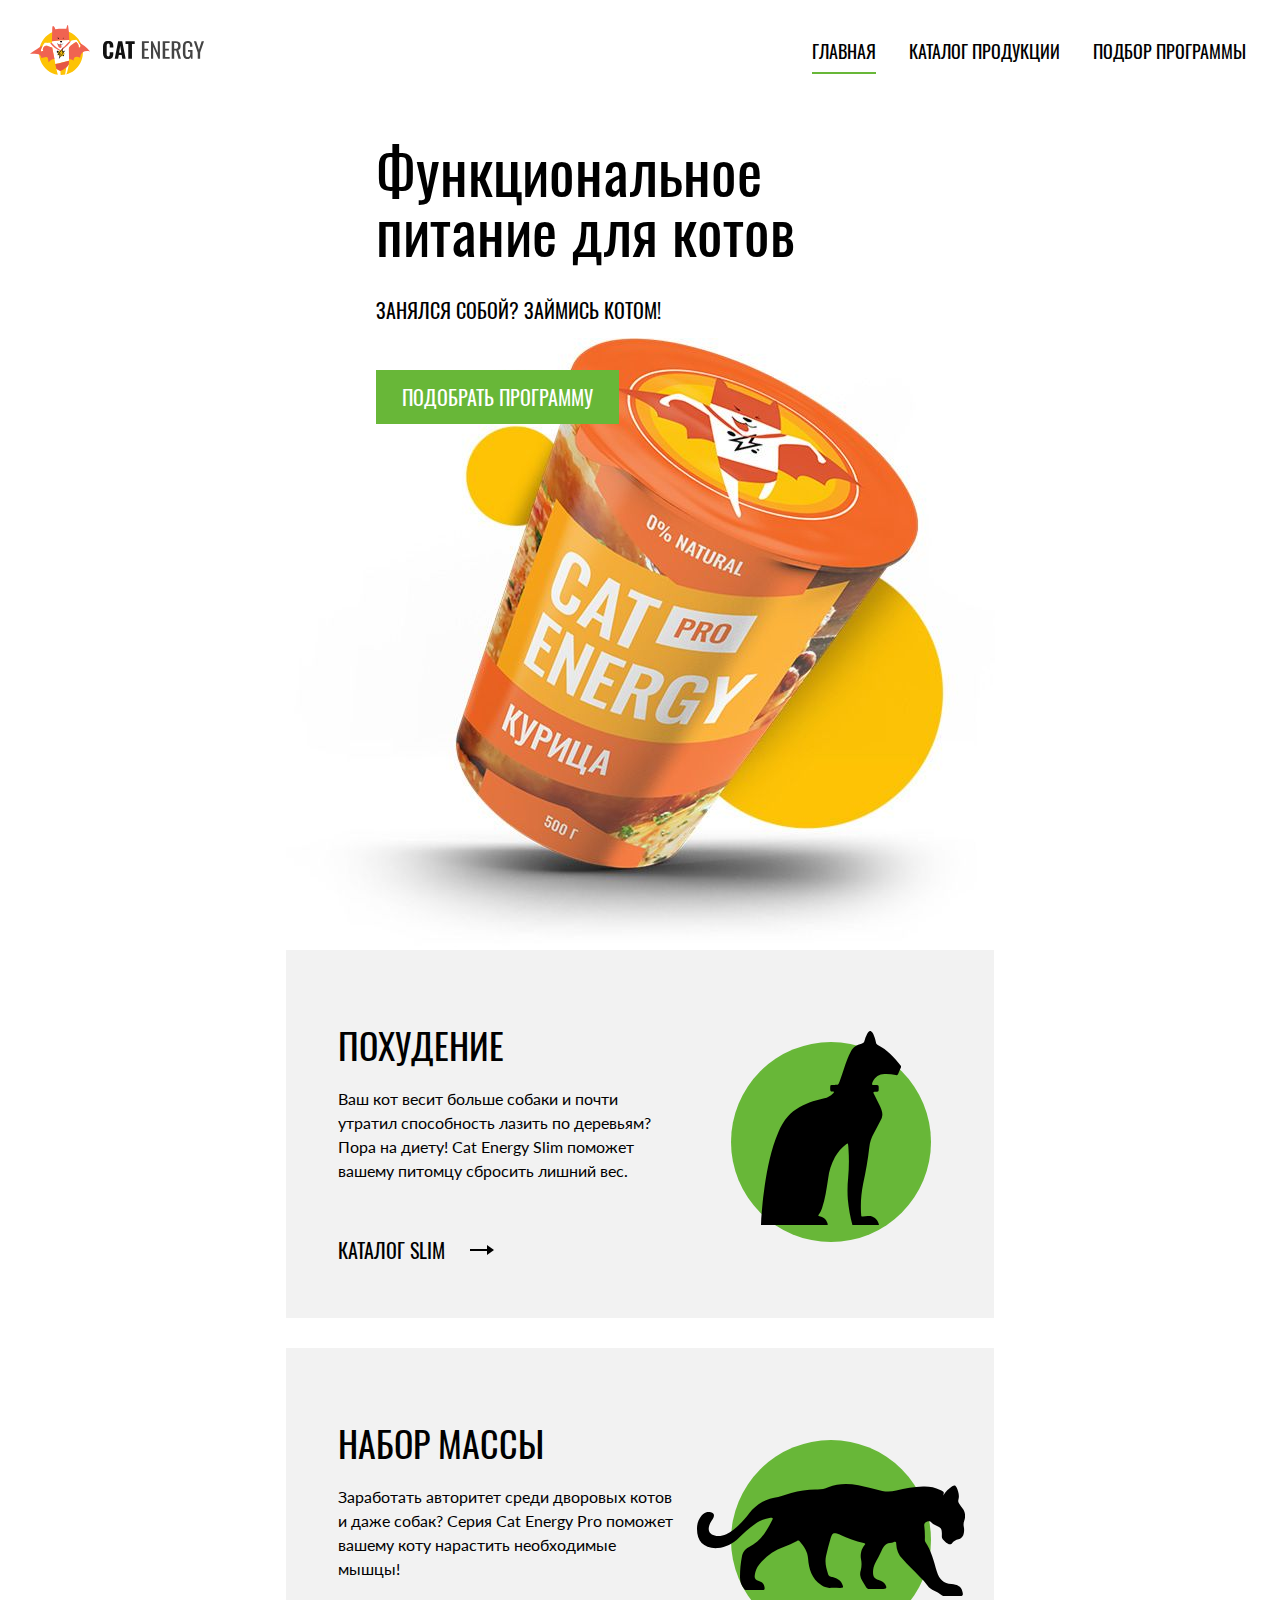
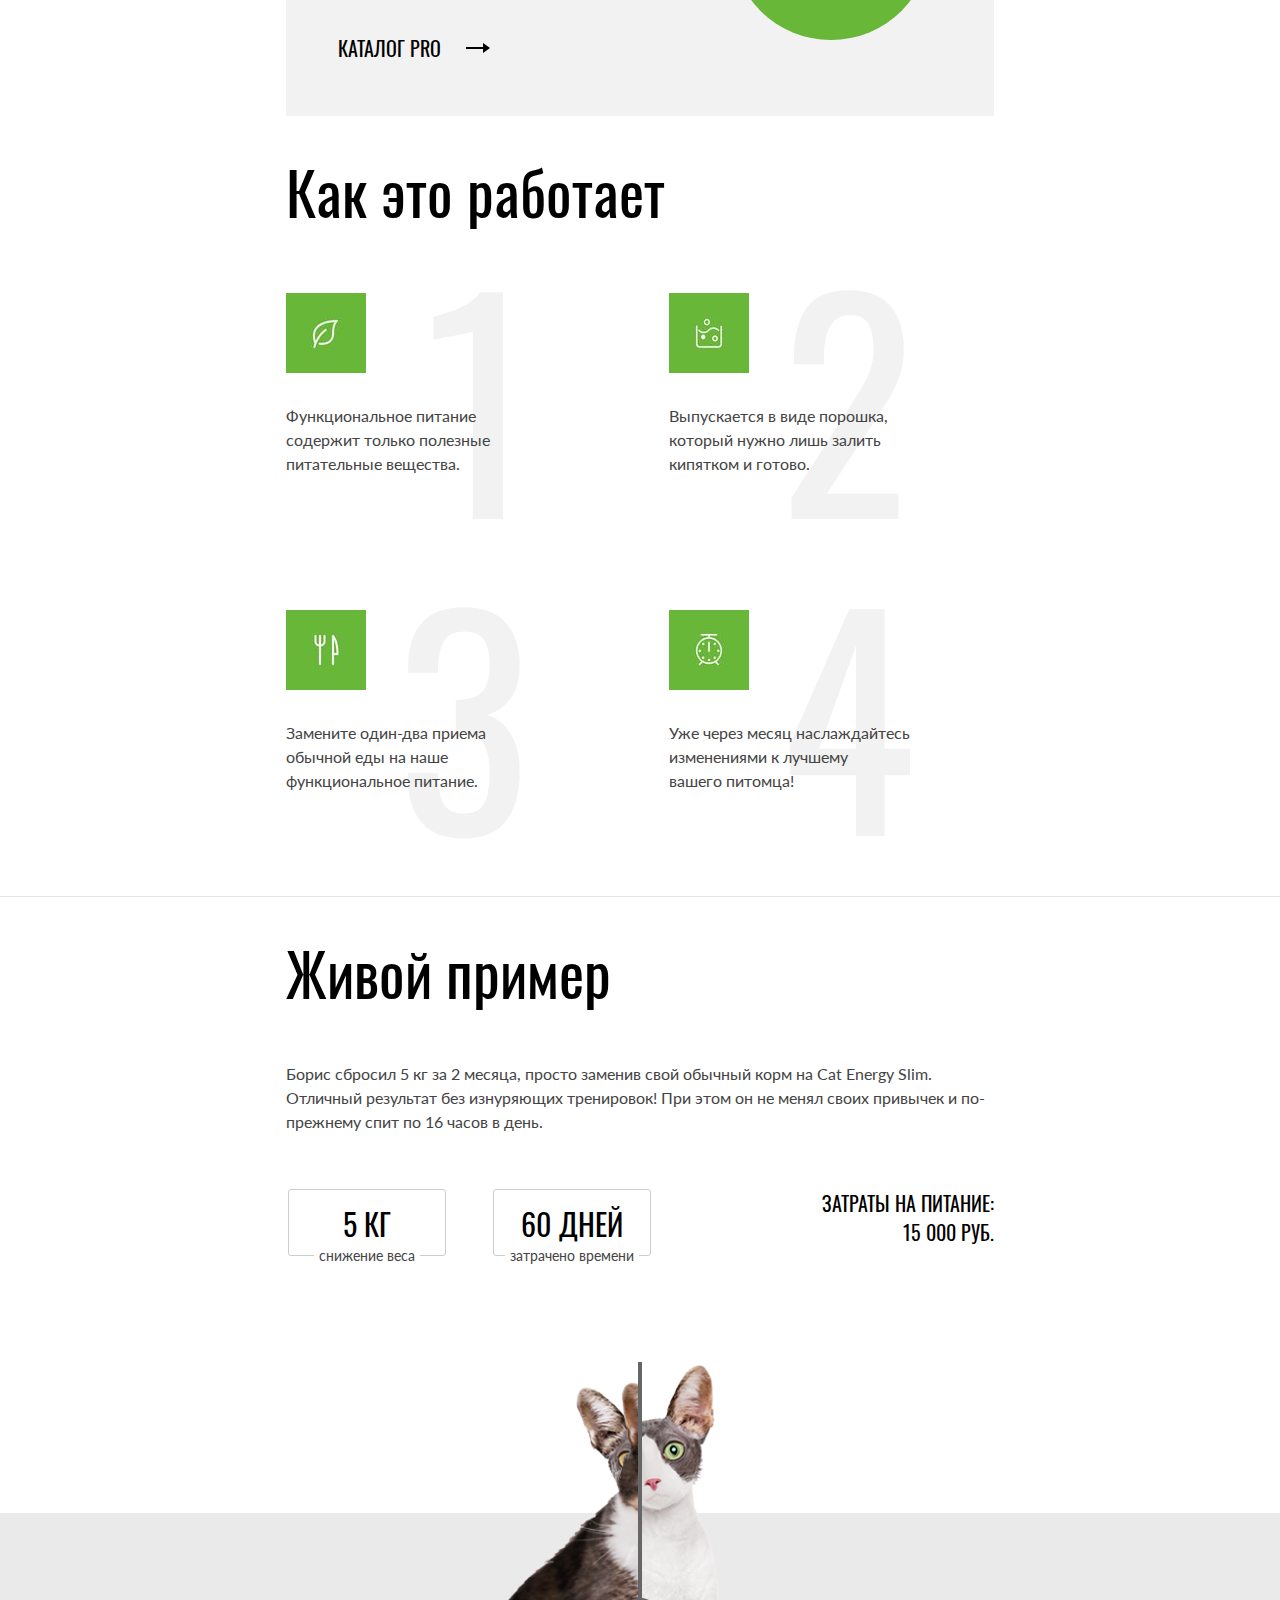
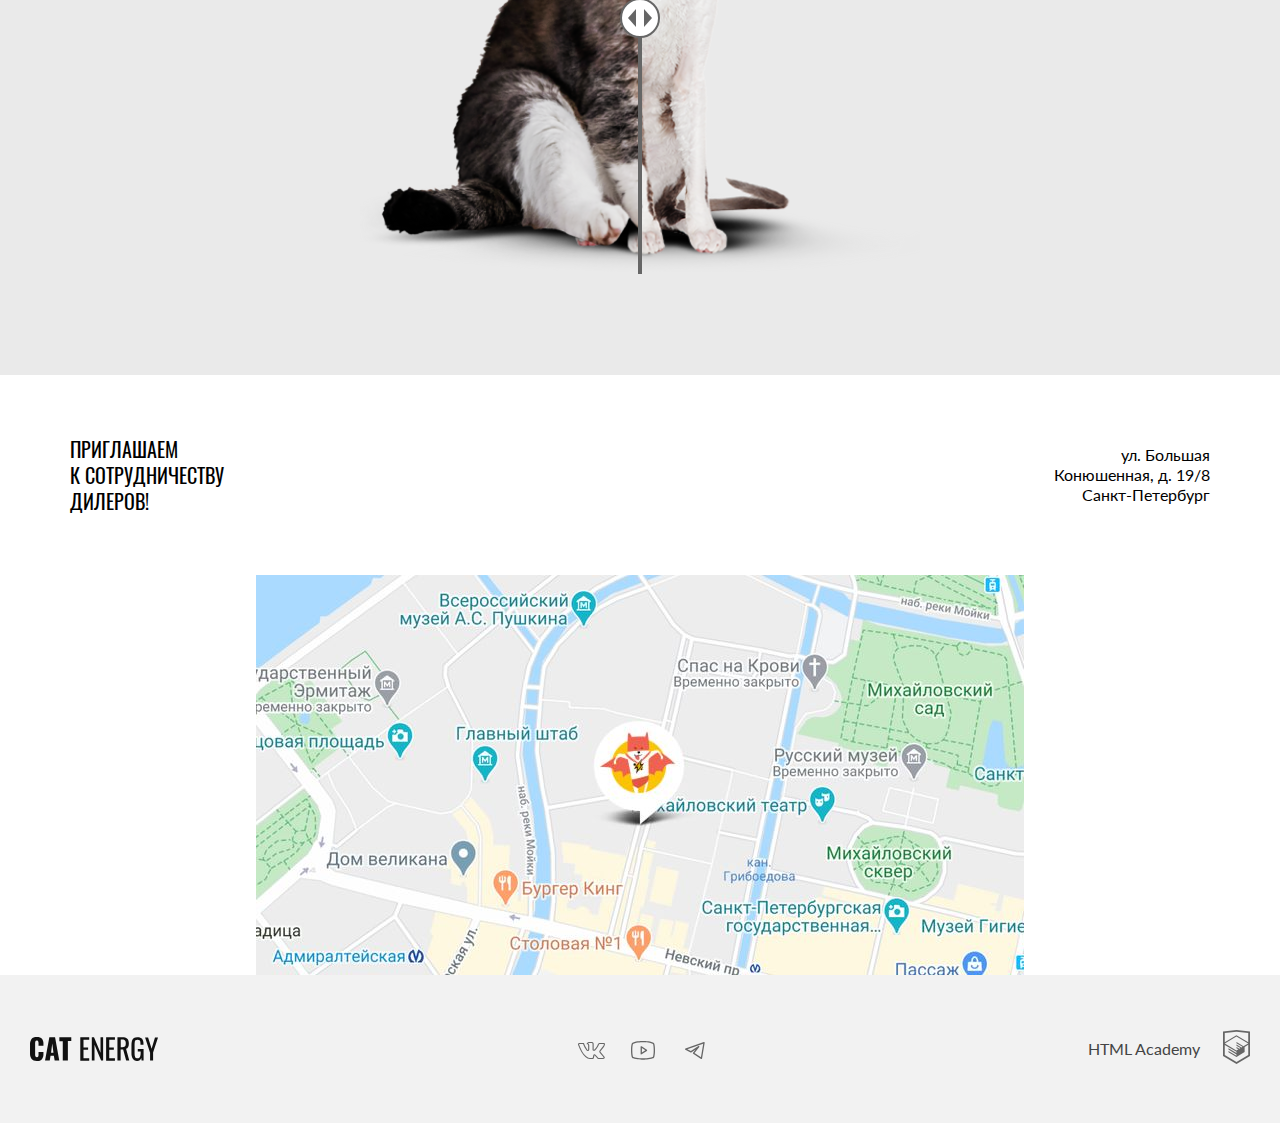
==== commit e4c47f8d: "Deploying to gh-pages from @ Onixel26/2522965-cat-energy-2@602994618149489831107fb667faf55fc767130a " ====
--- a/index.html
+++ b/index.html
@@ -1 +1 @@
-<!DOCTYPE html><html lang="ru"><head><meta charset="UTF-8"><title>Cat Energy</title><meta name="viewport" content="width=device-width,initial-scale=1"><link rel="icon" href="favicon.ico"><link rel="icon" href="favicons/icon.svg" type="image/svg+xml"><link rel="apple-touch-icon" href="images/favicons/apple180.png"><link rel="manifest" href="manifest.webmanifest"><link rel="stylesheet" href="styles/styles.css"><script src="scripts/index.js" defer="defer"></script></head><body><header class="main-header"><a class="main-header__logo" href="#"><picture><source type="image/svg+xml" width="70" height="59" media="(min-width: 1440px)" srcset="images/content/logo/logo-desktop.svg"><source type="image/svg+xml" width="60" height="50" media="(min-width: 768px)" srcset="images/content/logo/logo-tablet.svg"><img src="images/content/logo/logo-mobile.svg" width="33" height="38" alt="Cat Energy логотип"></picture></a><a href="#"><picture><source type="image/svg+xml" width="118" height="21" media="(min-width: 1440px)" srcset="images/content/logo/text-logo-desktop.svg"><source type="image/svg+xml" width="101" height="18" media="(min-width: 768px)" srcset="images/content/logo/text-logo-tablet.svg"><img src="images/content/logo/text-logo-mobile.svg" width="101" height="18" alt="Cat Energy текстовый логотип"></picture></a><nav class="main-nav"><input class="burger-toggle" id="burger-toggle" name="burger-toggle-switch" type="checkbox"> <label for="burger-toggle"><span class="burger-toggle-decorate-border-center"></span></label><ul class="main-nav__list site-list"><li class="main-nav__item"><a class="main-nav__link main-nav__link--current" href="#">главная</a></li><li class="main-nav__item"><a class="main-nav__link" href="catalog.html">каталог продукции</a></li><li class="main-nav__item"><a class="main-nav__link" href="#">подбор программы</a></li></ul></nav></header><main class="page-main"><header class="page-main__header preview"><div class="preview__wrapper"><h3 class="preview__title">Функциональное питание для котов</h3><p class="preview__description">Занялся собой? Займись котом!</p><picture><source width="552" height="499" type="image/png" media="(min-width: 1440px)" srcset="images/content/preview/cat-food-preview-desktop@1x.png, images/content/preview/cat-food-preview-desktop@2x.png 2x"><source width="709" height="609" type="image/jpeg" media="(min-width: 768px)" srcset="images/content/preview/cat-food-preview-tablet@1x.jpg, images/content/preview/cat-food-preview-tablet@2x.jpg 2x"><img class="preview__image" src="images/content/preview/cat-food-preview-mobile@1x.png" srcset="images/content/preview/cat-food-preview-mobile@2x.png 2x" width="280" height="270" alt="Наш продукт"></picture><a class="button preview__select" href="#">подобрать программу</a></div></header><div class="blog-article-wrapper"><article class="blog-article"><div class="blog-article__title-wrapper"><div class="blog-article__cat-image"><span class="visually-hidden">Кошечка</span></div><h2 class="blog-article__title">похудение</h2></div><p class="blog-article__description">Ваш кот весит больше собаки и почти утратил способность лазить по деревьям? Пора на диету! Cat Energy Slim поможет вашему питомцу сбросить лишний вес.</p><a class="blog-article__button" href="#">каталог slim</a></article><article class="blog-article"><div class="blog-article__title-wrapper"><div class="blog-article__cat-image blog-article__cat-image--pro"><span class="visually-hidden">Кошечка</span></div><h2 class="blog-article__title">набор массы</h2></div><p class="blog-article__description">Заработать авторитет среди дворовых котов и даже собак? Серия Cat Energy Pro поможет вашему коту нарастить необходимые мышцы!</p><a class="blog-article__button" href="#">каталог pro</a></article></div><section class="advantages"><h2 class="advantages__title">Как это работает</h2><ul class="advantages__list"><li class="advantages__item"><p class="advantages__description">Функциональное питание содержит только полезные питательные вещества.</p></li><li class="advantages__item"><p class="advantages__description">Выпускается в виде порошка, который нужно лишь залить кипятком и готово.</p></li><li class="advantages__item"><p class="advantages__description">Замените один-два приема обычной еды на наше функциональное питание.</p></li><li class="advantages__item"><p class="advantages__description">Уже через месяц наслаждайтесь изменениями к лучшему вашего&nbsp;питомца!</p></li></ul></section><section class="review"><div class="review-container"><h2 class="review__title">Живой пример</h2><p class="review__description">Борис сбросил 5 кг за 2 месяца, просто заменив свой обычный корм на Cat Energy Slim. Отличный результат без изнуряющих тренировок! При этом он не менял своих привычек и по-прежнему спит по 16 часов в день.</p><div class="review__results-wrapper"><fieldset class="review__results"><legend class="review__results-title">снижение веса</legend><p class="review__results-description">5 кг</p></fieldset><fieldset class="review__results"><legend class="review__results-title">затрачено времени</legend><p class="review__results-description">60 дней</p></fieldset><h4 class="review__amount">затраты на питание: <span>15 000 руб.</span></h4></div><div class="slider"><picture><source width="560" height="512" type="image/png" media="(min-width: 768px)" srcset="images/content/slider/compare-slider-tablet@1x.png, images/content/slider/compare-slider-tablet@2x.png 2x"><img src="images/content/slider/compare-slider-mobile@1x.png" srcset="images/content/slider/compare-slider-mobile@2x.png 2x" alt="Результат" width="280" height="256"></picture></div></div></section></main><footer><address class="contacts"><div class="contacts-wrapper"><p class="contacts__title">приглашаем к&nbsp;сотрудничеству дилеров!</p><p class="contacts__description">ул. Большая Конюшенная, д. 19/8 Санкт-Петербург</p></div><div class="contacts__map-wrapper"><script async src="https://api-maps.yandex.ru/services/constructor/1.0/js/?um=constructor%3Af3ae4f041c8c75b8f6dee13e6ca60251a5fb6ab82fd69ae469c223d19f0957f6&amp;width=0;height=0;lang=ru_RU&amp;scroll=true"></script></div></address><div class="social-list-wrapper"><img src="images/content/logo/footer-text-logo.svg" alt="Текстовый логотип" width="128" height="24"><ul class="social-list"><li class="social-list__item"><a class="social-list__item-button social-list__item-button--vk" href="#"><span class="visually-hidden">Вконтакте</span></a></li><li class="social-list__item"><a class="social-list__item-button social-list__item-button--youtube" href="#"><span class="visually-hidden">Ютуб</span></a></li><li class="social-list__item"><a class="social-list__item-button social-list__item-button--tg" href="#"><span class="visually-hidden">Телеграм</span></a></li></ul><div class="copyright"><h3 class="copyright__title">HTML Academy</h3><img src="images/content/logo/footer-logo-copyright.svg" alt="Логотип html academy" width="27" height="34"></div></div></footer></body></html>+<!DOCTYPE html><html lang="ru"><head><meta charset="UTF-8"><title>Cat Energy</title><meta name="viewport" content="width=device-width,initial-scale=1"><link rel="icon" href="favicon.ico"><link rel="icon" href="favicons/icon.svg" type="image/svg+xml"><link rel="apple-touch-icon" href="images/favicons/apple180.png"><link rel="manifest" href="manifest.webmanifest"><link rel="stylesheet" href="styles/styles.css"><script src="scripts/index.js" defer="defer"></script></head><body><header class="main-header"><a class="main-header__logo" href="#"><picture><source type="image/svg+xml" width="70" height="59" media="(min-width: 1440px)" srcset="images/content/logo/logo-desktop.svg"><source type="image/svg+xml" width="60" height="50" media="(min-width: 768px)" srcset="images/content/logo/logo-tablet.svg"><img src="images/content/logo/logo-mobile.svg" width="33" height="38" alt="Cat Energy логотип"></picture></a><a class="main-header__logo-text" href="#"><picture><source type="image/svg+xml" width="118" height="21" media="(min-width: 1440px)" srcset="images/content/logo/text-logo-desktop.svg"><source type="image/svg+xml" width="101" height="18" media="(min-width: 768px)" srcset="images/content/logo/text-logo-tablet.svg"><img src="images/content/logo/text-logo-mobile.svg" width="101" height="18" alt="Cat Energy текстовый логотип"></picture></a><nav class="main-nav"><input class="burger-toggle" id="burger-toggle" name="burger-toggle-switch" type="checkbox"> <label for="burger-toggle"><span class="burger-toggle-decorate-border-center"></span></label><ul class="main-nav__list site-list"><li class="main-nav__item"><a class="main-nav__link main-nav__link--current" href="#">главная</a></li><li class="main-nav__item"><a class="main-nav__link" href="catalog.html">каталог продукции</a></li><li class="main-nav__item"><a class="main-nav__link" href="404.html">подбор программы</a></li></ul></nav></header><main class="page-main"><header class="page-main__header preview"><div class="preview__wrapper"><h3 class="preview__title">Функциональное питание для котов</h3><p class="preview__description">Занялся собой? Займись котом!</p><picture><source width="552" height="499" type="image/png" media="(min-width: 1440px)" srcset="images/content/preview/cat-food-preview-desktop@1x.png, images/content/preview/cat-food-preview-desktop@2x.png 2x"><source width="709" height="609" type="image/jpeg" media="(min-width: 768px)" srcset="images/content/preview/cat-food-preview-tablet@1x.jpg, images/content/preview/cat-food-preview-tablet@2x.jpg 2x"><img class="preview__image" src="images/content/preview/cat-food-preview-mobile@1x.png" srcset="images/content/preview/cat-food-preview-mobile@2x.png 2x" width="280" height="270" alt="Наш продукт"></picture><a class="button preview__select" href="#">подобрать программу</a></div></header><div class="blog-article-wrapper"><article class="blog-article"><div class="blog-article__title-wrapper"><div class="blog-article__cat-image"><span class="visually-hidden">Кошечка</span></div><h2 class="blog-article__title">похудение</h2></div><p class="blog-article__description">Ваш кот весит больше собаки и почти утратил способность лазить по деревьям? Пора на диету! Cat Energy Slim поможет вашему питомцу сбросить лишний вес.</p><a class="blog-article__button" href="#">каталог slim</a></article><article class="blog-article"><div class="blog-article__title-wrapper"><div class="blog-article__cat-image blog-article__cat-image--pro"><span class="visually-hidden">Кошечка</span></div><h2 class="blog-article__title">набор массы</h2></div><p class="blog-article__description">Заработать авторитет среди дворовых котов и даже собак? Серия Cat Energy Pro поможет вашему коту нарастить необходимые мышцы!</p><a class="blog-article__button" href="#">каталог pro</a></article></div><section class="advantages"><h2 class="advantages__title">Как это работает</h2><ul class="advantages__list"><li class="advantages__item"><p class="advantages__description">Функциональное питание содержит только полезные питательные вещества.</p></li><li class="advantages__item"><p class="advantages__description">Выпускается в виде порошка, который нужно лишь залить кипятком и готово.</p></li><li class="advantages__item"><p class="advantages__description">Замените один-два приема обычной еды на наше функциональное питание.</p></li><li class="advantages__item"><p class="advantages__description">Уже через месяц наслаждайтесь изменениями к лучшему вашего&nbsp;питомца!</p></li></ul></section><section class="review"><div class="review-container"><h2 class="review__title">Живой пример</h2><p class="review__description">Борис сбросил 5 кг за 2 месяца, просто заменив свой обычный корм на Cat Energy Slim. Отличный результат без изнуряющих тренировок! При этом он не менял своих привычек и по-прежнему спит по 16 часов в день.</p><div class="review__results-wrapper"><fieldset class="review__results"><legend class="review__results-title">снижение веса</legend><p class="review__results-description">5 кг</p></fieldset><fieldset class="review__results"><legend class="review__results-title">затрачено времени</legend><p class="review__results-description">60 дней</p></fieldset><h4 class="review__amount">затраты на питание: <span>15 000 руб.</span></h4></div><div class="slider"><div class="slider__before"><picture><source width="560" height="512" type="image/png" media="(min-width: 768px)" srcset="images/content/slider/cat-slider-before-tablet@1x.png, images/content/slider/cat-slider-before-tablet@2x.png 2x"><img src="images/content/slider/cat-slider-before-mobile@1x.png" srcset="images/content/slider/cat-slider-before-mobile@2x.png 2x" alt="Результат" width="280" height="256"></picture></div><div class="slide-progress"><div class="slide-progress-scroll"><div class="slide-progress-scroll__angle"></div><div class="slide-progress-scroll__angle"></div></div></div><div class="slider__after"><picture><source width="560" height="512" type="image/png" media="(min-width: 768px)" srcset="images/content/slider/cat-slider-after-tablet@1x.png, images/content/slider/cat-slider-after-tablet@2x.png 2x"><img src="images/content/slider/cat-slider-after-mobile@1x.png" srcset="images/content/slider/cat-slider-after-mobile@2x.png 2x" alt="Результат" width="280" height="256"></picture></div></div></div></section></main><footer><address class="contacts"><div class="contacts-wrapper"><p class="contacts__title">приглашаем к&nbsp;сотрудничеству дилеров!</p><p class="contacts__description">ул. Большая Конюшенная, д. 19/8 Санкт-Петербург</p></div><div class="contacts__map-wrapper"><script async src="https://api-maps.yandex.ru/services/constructor/1.0/js/?um=constructor%3Af3ae4f041c8c75b8f6dee13e6ca60251a5fb6ab82fd69ae469c223d19f0957f6&amp;width=0;height=0;lang=ru_RU&amp;scroll=true"></script></div></address><div class="social-list-wrapper"><a class="social-list-wrapper__logo" href="#"><img src="images/content/logo/footer-text-logo.svg" alt="Текстовый логотип" width="128" height="24"></a><ul class="social-list"><li class="social-list__item"><a class="social-list__item-button" href="#"><span class="visually-hidden">Вконтакте</span> <svg class="social-list__item-vk" width="28" height="22" viewBox="0 0 28 22" fill="none" xmlns="http://www.w3.org/2000/svg"><path d="M1 5.33876C1 4.48373 1.5151 4.02268 2.54531 3.95562L6.51515 3.98077C6.78158 3.98077 6.95921 4.10651 7.04802 4.35799C7.45655 5.61538 7.91392 6.70094 8.42014 7.61465C8.92637 8.52835 9.58801 9.58038 10.4051 10.7707C10.4761 10.9216 10.5916 10.997 10.7514 10.997C10.8758 10.997 10.9735 10.9384 11.0445 10.821L11.1244 10.5444L11.1511 6.19379C11.1511 5.89201 11.0756 5.69083 10.9246 5.59024C10.7736 5.48965 10.4939 5.4142 10.0853 5.36391C9.76563 5.31361 9.60577 5.12919 9.60577 4.81065C9.60577 4.74359 9.61465 4.69329 9.63241 4.65976C10.0054 3.57002 11.0711 3.02515 12.8296 3.02515L14.3216 3C14.9966 3 15.5561 3.15927 16.0001 3.47781C16.4442 3.79635 16.6662 4.29931 16.6662 4.98669V10.6953C16.7906 10.7791 16.906 10.821 17.0126 10.821C17.279 10.821 17.5099 10.6701 17.7053 10.3683C19.6592 7.78649 20.716 6.05966 20.8759 5.18787C20.8759 5.1711 20.8936 5.12919 20.9291 5.06213C21.0535 4.81065 21.2577 4.5927 21.5419 4.40828C21.8261 4.22387 22.0748 4.09813 22.288 4.03107C22.359 3.99753 22.4389 3.98077 22.5277 3.98077H26.6574L26.9239 4.00592C27.2791 4.00592 27.5544 4.16519 27.7498 4.48373C27.8209 4.58432 27.8697 4.69329 27.8964 4.81065C27.923 4.92801 27.9408 5.04536 27.9496 5.16272C27.9585 5.28008 27.963 5.34714 27.963 5.36391V5.53994C27.8386 6.22732 27.5233 6.9608 27.0171 7.74038C26.5109 8.51997 25.867 9.36243 25.0855 10.2678C24.304 11.1731 23.8155 11.7682 23.6201 12.0533C23.4603 12.2544 23.3803 12.4389 23.3803 12.6065C23.3803 12.7406 23.4514 12.8915 23.5935 13.0592L27.4834 17.6864C27.6965 17.9546 27.8031 18.248 27.8031 18.5666C27.8031 18.9522 27.6432 19.2707 27.3235 19.5222C27.0038 19.7737 26.6219 19.9162 26.1779 19.9497L25.7249 19.9749H21.6752C21.6574 19.9749 21.6219 19.979 21.5686 19.9874C21.5153 19.9958 21.4798 20 21.462 20C21.0712 20 20.7071 19.8407 20.3696 19.5222C20.2453 19.3881 19.4105 18.3989 17.8652 16.5547C17.7764 16.4374 17.652 16.3284 17.4922 16.2278C17.4211 16.4961 17.3279 16.8817 17.2124 17.3846C17.097 17.8876 17.0126 18.248 16.9593 18.466L16.8794 18.8935C16.7018 19.4803 16.3287 19.8323 15.7604 19.9497L15.3874 19.9749H12.7763C11.3021 19.9749 9.83224 19.3378 8.36686 18.0636C6.90148 16.7894 5.58264 15.1423 4.41034 13.122C3.23803 11.1018 2.14566 8.75049 1.13322 6.06805C1.04441 5.8501 1 5.607 1 5.33876ZM17.0126 11.8521C16.6396 11.8521 16.3021 11.7557 16.0001 11.5629C15.6982 11.3701 15.5472 11.106 15.5472 10.7707V4.98669C15.5472 4.65138 15.4584 4.41248 15.2808 4.26997C15.1032 4.12747 14.7923 4.05621 14.3483 4.05621L12.8296 4.10651C12.0658 4.10651 11.4886 4.23225 11.0978 4.48373C11.8793 4.8358 12.2701 5.40582 12.2701 6.19379V10.6198C12.2346 11.039 12.0569 11.3868 11.7372 11.6635C11.4175 11.9401 11.0623 12.0784 10.6715 12.0784C10.1386 12.0784 9.7301 11.8353 9.44591 11.3491C8.06046 9.37081 7.03025 7.4931 6.35529 5.71598L6.1155 5.06213L2.57195 5.03698C2.34104 5.03698 2.21227 5.04956 2.18562 5.0747C2.15898 5.09985 2.14566 5.1711 2.14566 5.28846C2.14566 5.43935 2.16342 5.59862 2.19895 5.76627L2.75845 7.17456C4.25048 10.8126 5.87127 13.6795 7.62085 15.7751C9.37042 17.8708 11.0889 18.9186 12.7763 18.9186H15.4406C15.5472 18.9186 15.6271 18.8893 15.6804 18.8306C15.7337 18.7719 15.7781 18.6588 15.8136 18.4911L15.8669 18.2396L16.3732 16.0266C16.5152 15.7249 16.6396 15.5237 16.7462 15.4231C16.9415 15.2387 17.1725 15.1465 17.4389 15.1465C17.8652 15.1465 18.3003 15.3895 18.7444 15.8757L21.0091 18.5917C21.1512 18.8097 21.3022 18.9186 21.462 18.9186H25.8581C26.391 18.9186 26.6574 18.7929 26.6574 18.5414C26.6574 18.4576 26.6308 18.3738 26.5775 18.2899L22.7142 13.7382C22.4123 13.3861 22.2613 13.0089 22.2613 12.6065C22.2613 12.2041 22.4034 11.8185 22.6876 11.4497C22.9185 11.1144 23.367 10.557 24.0331 9.77737C24.6992 8.99778 25.2809 8.26849 25.7782 7.5895C26.2756 6.9105 26.6042 6.29438 26.764 5.74112L26.8439 5.4142C26.8262 5.38067 26.8173 5.32618 26.8173 5.25074C26.8173 5.1753 26.8084 5.11243 26.7907 5.06213H22.6077C22.3412 5.16272 22.1281 5.31361 21.9682 5.51479L21.8084 5.9926C21.3643 7.14941 20.2009 8.93491 18.3181 11.3491C17.9451 11.6844 17.5099 11.8521 17.0126 11.8521Z" fill="currentColor"/></svg></a></li><li class="social-list__item"><a class="social-list__item-button" href="#"><span class="visually-hidden">Ютуб</span> <svg class="social-list__item-youtube" width="28" height="22" viewBox="0 0 28 22" fill="none" xmlns="http://www.w3.org/2000/svg"><path d="M17.8509 10.7927L12.6145 7.30184C12.5159 7.23691 12.4016 7.19985 12.2837 7.19459C12.1657 7.18934 12.0486 7.21608 11.9446 7.27198C11.8406 7.32789 11.7537 7.41087 11.693 7.51215C11.6324 7.61343 11.6002 7.72924 11.6 7.84729V14.8291C11.6001 14.9481 11.6327 15.0648 11.6942 15.1667C11.7557 15.2686 11.8438 15.3518 11.9491 15.4073C12.0524 15.4631 12.1691 15.4895 12.2864 15.4837C12.4037 15.478 12.5172 15.4402 12.6145 15.3746L17.8509 11.8837C17.9409 11.8239 18.0148 11.7429 18.0658 11.6477C18.1169 11.5526 18.1436 11.4462 18.1436 11.3382C18.1436 11.2302 18.1169 11.1239 18.0658 11.0287C18.0148 10.9335 17.9409 10.8525 17.8509 10.7927ZM12.9091 13.6073V9.06911L16.3127 11.3382L12.9091 13.6073ZM25.3891 5.04366C25.2942 4.67547 25.1131 4.33511 24.8609 4.05061C24.6086 3.76611 24.2924 3.54561 23.9382 3.40729C20.2182 1.9782 14.2509 2.00002 14 2.00002C13.7491 2.00002 7.78182 1.9782 4.06182 3.40729C3.70764 3.54561 3.3914 3.76611 3.13914 4.05061C2.88689 4.33511 2.70584 4.67547 2.61091 5.04366C2.32727 6.11275 2 8.07638 2 11.3382C2 14.6 2.32727 16.5637 2.61091 17.6327C2.70584 18.0009 2.88689 18.3413 3.13914 18.6258C3.3914 18.9103 3.70764 19.1308 4.06182 19.2691C7.78182 20.6982 13.7491 20.6764 14 20.6764H14.0764C14.8291 20.6764 20.3927 20.6327 23.9382 19.2691C24.2924 19.1308 24.6086 18.9103 24.8609 18.6258C25.1131 18.3413 25.2942 18.0009 25.3891 17.6327C25.6727 16.5637 26 14.6 26 11.3382C26 8.07638 25.6727 6.11275 25.3891 5.04366ZM24.1236 17.3055C24.0807 17.472 23.999 17.6259 23.8853 17.7548C23.7715 17.8838 23.6289 17.984 23.4691 18.0473C19.9782 19.3891 14.0655 19.3673 14 19.3673C13.9345 19.3673 8.02182 19.3891 4.53091 18.0473C4.37107 17.984 4.22846 17.8838 4.11471 17.7548C4.00096 17.6259 3.91929 17.472 3.87636 17.3055C3.61455 16.3018 3.30909 14.4582 3.30909 11.3382C3.30909 8.2182 3.61455 6.37457 3.87636 5.37093C3.91929 5.20445 4.00096 5.05047 4.11471 4.92156C4.22846 4.79264 4.37107 4.69243 4.53091 4.62911C8.02182 3.28729 13.9345 3.30911 14 3.30911C14.0655 3.30911 19.9782 3.28729 23.4691 4.62911C23.6289 4.69243 23.7715 4.79264 23.8853 4.92156C23.999 5.05047 24.0807 5.20445 24.1236 5.37093C24.3855 6.37457 24.6909 8.2182 24.6909 11.3382C24.6909 14.4582 24.3855 16.3018 24.1236 17.3055Z" fill="currentColor"/></svg></a></li><li class="social-list__item"><a class="social-list__item-button" href="#"><span class="visually-hidden">Телеграм</span> <svg class="social-list__item-tg" width="28" height="22" viewBox="0 0 28 22" fill="none" xmlns="http://www.w3.org/2000/svg"><path fill-rule="evenodd" clip-rule="evenodd" d="M23.4608 3.15291C23.6393 3.30222 23.7255 3.5349 23.6872 3.76448L21.0611 19.5214C21.0244 19.7411 20.8789 19.9273 20.6745 20.0159C20.47 20.1045 20.2346 20.0833 20.0493 19.9597L12.1708 14.7074C12.0177 14.6054 11.9145 14.4437 11.8862 14.2619C11.858 14.08 11.9074 13.8947 12.0223 13.751L14.633 10.4877L10.273 13.3944C10.077 13.525 9.82597 13.5407 9.61524 13.4353L4.36293 10.8092C4.12769 10.6915 3.98535 10.4449 4.0012 10.1824C4.01705 9.91983 4.18804 9.6921 4.43573 9.60364L22.8188 3.03826C23.038 2.95998 23.2822 3.00359 23.4608 3.15291ZM6.32626 10.3228L9.86168 12.0905L17.4231 7.0495C17.6925 6.86994 18.0525 6.91349 18.2712 7.1521C18.49 7.3907 18.5022 7.75314 18.3 8.00591L13.495 14.0121L19.9328 18.3039L22.2083 4.65058L6.32626 10.3228Z" fill="currentColor"/></svg></a></li></ul><div class="copyright"><a href="https://htmlacademy.ru/study"><h3 class="copyright__title">HTML Academy</h3></a><a href="https://htmlacademy.ru/study"><span class="visually-hidden">Копирайт создателя сайта</span> <svg class="copyright__logo" width="27" height="34" viewBox="0 0 27 34" fill="none" xmlns="http://www.w3.org/2000/svg"><g clip-path="url(#a)"><path d="m13.64.02-.14-.02-13.5 1.4v24.61l13.5 7.99 13.5-7.99v-24.6l-13.36-1.4Zm11.6 25-11.74 6.94-11.73-6.94v-10.1l11.68 6.93.02 1.25-8.02-4.75v1.23l8.04 4.8.02 1.3-8.05-4.76v1.22l8.04 4.81 8.12-4.83v-5.21l3.62-2.15v10.26Zm0-11.57-3.23 1.88-1.48.88-7.06-4.19-.01 1.23 6.04 3.57-.06.03-.13.07-.86.5-4.98-2.95-.01 1.22 3.93 2.33-.93.61-.02.01-2.97-1.74-.01 1.23 1.94 1.13-1.98 1.19-11.62-6.87 11.63-6.96 11.8 6.83Zm0-1.22-11.8-6.92-11.67 6.91v-9.23l11.73-1.23 11.73 1.23v9.24Z" fill="currentColor"/></g><defs><clippath id="a"><path fill="#fff" d="M0 0h27v34h-27z"/></clippath></defs></svg></a></div></div></footer></body></html>--- a/styles/styles.css
+++ b/styles/styles.css
@@ -1 +1 @@
-@font-face{font-family:Lato;font-weight:400;font-style:normal;src:url(../fonts/lato/Lato-Regular.woff2)format("woff2");font-display:swap}@font-face{font-family:Oswald;font-weight:400;font-style:normal;src:url(../fonts/oswald/oswaldregular.woff2)format("woff2");font-display:swap}html{width:100%;height:100%}body{color:#000;background-color:#fff;width:100%;margin:0;font-family:Lato,sans-serif;font-size:14px;font-weight:400;line-height:18px;position:relative}img{display:block}a{color:#000;text-decoration:none}*,:before,:after{box-sizing:border-box}.button{color:#fff;text-transform:uppercase;text-align:center;background-color:#68b738;width:100%;padding-top:10px;padding-bottom:10px;font-family:Oswald,sans-serif;font-size:16px;font-weight:400;line-height:20px;display:inline-block}.visually-hidden{white-space:nowrap;-webkit-clip-path:inset(100%);clip-path:inset(100%);clip:rect(0 0 0 0);border:0;width:1px;height:1px;margin:-1px;padding:0;position:absolute;overflow:hidden}.main-header{justify-content:space-between;align-items:center;padding:13px 21px 14px 20px;display:flex;position:relative}@media (width>=768px){.main-header{justify-content:flex-start;margin-bottom:65px;padding:25px 34px 0 30px}}@media (width>=1440px){.main-header{padding:55px 110px 0}.main-header:before{content:"";z-index:-1;background-image:linear-gradient(#68b738d9,#68b738d9),url(../images/background/preview/preview-background-desktop@1x.jpg),linear-gradient(90deg,#515256,#424146);background-position:100% 100%;background-repeat:no-repeat;width:50%;height:694px;position:absolute;top:0;right:0}}@media (width>=768px){.main-header__logo{margin-right:13px}}@media (width>=1440px){.main-header__logo{margin-right:14px}}@media (width>=320px){.main-header--catalog{border-bottom:1px solid #d9d9d9;margin-bottom:27px}}@media (width>=768px){.main-header--catalog{border:none;margin-bottom:65px}}@media (width>=1440px){.main-header--catalog{margin-bottom:74px}.main-header--catalog:before{width:0;height:0}}.main-nav__link{text-transform:uppercase;border-bottom:1px solid #e6e6e6;width:100%;padding-top:22px;padding-bottom:23px;font-family:Oswald,sans-serif;font-size:20px;font-weight:400;line-height:20px;display:inline-block}@media (width>=768px){.main-nav__link{white-space:nowrap;border-bottom:none;padding-top:0;padding-bottom:12px;font-size:18px;font-weight:400;line-height:24px}}@media (width>=1440px){.main-nav__link{color:#fff;padding-bottom:10px;font-size:20px;font-weight:400;line-height:30px}}.main-nav__link:first-child{border-top:1px solid #e6e6e6}@media (width>=768px){.main-nav__link:first-child{border:none}}.main-nav label{background-color:#fff;width:24px;height:24px;display:block;position:relative}@media (width>=768px){.main-nav label{display:none}}.main-nav label:before,.main-nav label:after,.burger-toggle-decorate-border-center{background-color:#000;width:100%;height:2px;transition:all .3s;position:absolute}.main-nav label:before{content:"";top:2px}.main-nav label:after{content:"";bottom:4px}.burger-toggle-decorate-border-center{top:10px}.burger-toggle:checked~label:after{bottom:10px;transform:rotate(45deg)}.burger-toggle:checked~label:before,.burger-toggle:checked~label .burger-toggle-decorate-border-center{top:12px;transform:rotate(-45deg)}.burger-toggle:checked~.main-nav__list{transform:scale(1)}.burger-toggle{display:none}.main-nav__list{z-index:5;transform-origin:top;flex-direction:column;width:100%;margin-top:0;margin-bottom:0;padding-left:0;list-style:none;transition:all .5s;display:flex;position:absolute;top:65px;right:0;transform:scaleY(0)}@media (width>=768px){.main-nav__list{flex-direction:row;gap:33px;position:static;top:0;transform:scale(1)}}.main-nav__item{text-align:center;background-color:#fff;width:100%}@media (width>=1440px){.main-nav__item{background-color:#0000}}.main-nav{display:flex}@media (width>=768px){.main-nav{align-self:end;margin-left:auto}}@media (width>=1440px){.main-nav__link--catalog{color:#000}}@media (width>=768px){.main-nav__link--current,.main-nav__link--catalog--current{text-underline-offset:9px;text-underline-position:under;-webkit-text-decoration:underline #68b738;text-decoration:underline #68b738;text-decoration-thickness:2px}}@media (width>=1440px){.main-nav__link--current,.main-nav__link--catalog--current{text-underline-offset:6px}.main-nav__link--current{text-decoration-color:#fff}}.preview__title{color:#fff;margin-top:0;margin-bottom:25px;font-family:Oswald,sans-serif;font-size:36px;font-weight:400;line-height:36px}@media (width>=768px){.preview__title{color:#000;max-width:425px;margin-bottom:40px;margin-left:90px;font-size:60px;font-weight:400;line-height:60px}}@media (width>=1440px){.preview__title{margin-left:80px}}.preview__description{color:#fff;text-transform:uppercase;word-break:break-word;margin-top:0;margin-bottom:28px;font-family:Oswald,sans-serif;font-size:14px;font-weight:400;line-height:14px}@media (width>=768px){.preview__description{color:#000;max-width:425px;margin-bottom:50px;margin-left:90px;font-size:20px;font-weight:400;line-height:20px}}@media (width>=1440px){.preview__description{margin-bottom:52px;margin-left:80px}}.preview{color:#fff;text-align:center;background-image:linear-gradient(#68b738d9,#68b738d9),url(../images/background/preview/preview-background-mobile@1x.jpg),linear-gradient(90deg,#515256,#424146);background-position:50% 0;background-repeat:no-repeat;background-size:auto 302px;margin-bottom:20px}@media (resolution>=2dppx){.preview{background-image:linear-gradient(#68b738d9,#68b738d9),url(../images/background/preview/preview-background-mobile@2x.jpg),linear-gradient(90deg,#515256,#424146);background-position:50% 0;background-repeat:no-repeat;background-size:auto 302px}}@media (width>=768px){.preview{text-align:start;background:0 0;margin-bottom:0}}@media (width>=1440px){.preview{text-align:start;background:0 0;margin-bottom:82px;position:relative}}.preview__wrapper{width:280px;margin:0 auto;padding-top:27px}@media (width>=768px){.preview__wrapper{width:708px;padding:0 0 526px;position:relative}}@media (width>=1440px){.preview__wrapper{width:1220px;padding:110px 0 184px}}.preview__image{margin:0 auto}@media (width>=768px){.preview__image{z-index:-1;width:709px;height:609px;position:absolute;bottom:0;left:0}}@media (width>=1440px){.preview__image{width:552px;height:500px;top:29px;left:calc(50% - 162px)}}@media (width>=768px){.preview__select{width:auto;max-width:425px;margin-left:90px;padding:14px 26px;font-size:20px;font-weight:400;line-height:26px}}@media (width>=1440px){.preview__select{margin-left:80px}}.blog-article__title{text-transform:uppercase;margin-top:0;margin-bottom:0;font-family:Oswald,sans-serif;font-size:24px;font-weight:400;line-height:37px}@media (width>=768px){.blog-article__title{font-size:36px;font-weight:400;line-height:36px}}.blog-article__description{color:#444;border-bottom:1px solid #d9d9d9;margin-top:0;margin-bottom:15px;padding-bottom:23px;font-size:16px;font-weight:400;line-height:24px}@media (width>=768px){.blog-article__description{color:#000;border:none;margin-bottom:52px;padding-bottom:0;font-size:16px;font-weight:400;line-height:24px}}@media (width>=1440px){.blog-article__description{margin-bottom:27px}}.blog-article__button{text-transform:uppercase;margin-top:0;margin-bottom:0;font-family:Oswald,sans-serif;font-size:16px;font-weight:400;line-height:16px;position:relative}@media (width>=768px){.blog-article__button{font-size:20px;font-weight:400;line-height:30px}}.blog-article__button:after{content:"";background:url(../icons/stack.svg#blog-icon-arrow);width:24px;height:12px;display:block;position:absolute;top:calc(50% - 6px);right:-39px}@media (width>=768px){.blog-article__button:after{right:-49px}}.blog-article{background-color:#f2f2f2;padding:24px 20px 18px}@media (width>=768px){.blog-article{padding:77px 316px 53px 52px}}@media (width>=1440px){.blog-article{padding:47px 61px 55px 52px}}.blog-article-wrapper{grid-template-columns:1fr;gap:20px;width:280px;margin:0 auto 20px;display:grid}@media (width>=768px){.blog-article-wrapper{gap:30px;width:708px;margin-bottom:45px}}@media (width>=1440px){.blog-article-wrapper{grid-template-columns:repeat(2,570px);gap:80px;width:1220px;margin-bottom:71px}}.blog-article__cat-image{background-color:#68b738;border-radius:50%;width:50px;height:50px;margin-right:20px;position:relative}.blog-article__cat-image:before{content:"";background-image:url(../images/background/background-icons/blog-article-cat-icon-slim.svg);background-repeat:no-repeat;background-position:contain;width:36px;height:50px;display:block;position:absolute;top:-3px;left:7px}@media (width>=768px){.blog-article__cat-image{width:200px;height:200px;margin-right:0;position:absolute;top:15px;right:-253px}.blog-article__cat-image:before{width:140px;height:194px;top:-11px;left:30px}}@media (width>=1440px){.blog-article__cat-image{width:100px;height:100px;margin-right:62px;position:relative;top:auto;right:auto}.blog-article__cat-image:before{width:70px;height:97px;top:-6px;left:15px}}.blog-article__cat-image--pro:before{background-image:url(../images/background/background-icons/blog-article-cat-icon-pro.svg);width:67px;height:28px;top:11px;left:-9px}@media (width>=768px){.blog-article__cat-image--pro:before{width:268px;height:112px;top:44px;left:-34px}}@media (width>=1440px){.blog-article__cat-image--pro:before{width:134px;height:56px;top:20px;left:-19px}}.blog-article__title-wrapper{align-items:center;margin-bottom:22px;display:flex}@media (width>=768px){.blog-article__title-wrapper{margin-bottom:24px;position:relative}}@media (width>=1440px){.blog-article__title-wrapper{margin-bottom:39px}}.advantages__title{margin-top:0;margin-bottom:40px;font-family:Oswald,sans-serif;font-size:36px;font-weight:400;line-height:40px}@media (width>=768px){.advantages__title{margin-bottom:72px;font-size:60px;font-weight:400;line-height:60px}}.advantages__description{color:#444;margin-top:0;margin-bottom:0;font-size:14px;font-weight:400;line-height:18px}@media (width>=768px){.advantages__description{font-size:16px;font-weight:400;line-height:24px}}.advantages__list{grid-template-columns:1fr;grid-auto-rows:minmax(60px,1fr);gap:20px;margin:0 auto;padding-left:0;list-style:none;display:grid}@media (width>=768px){.advantages__list{counter-reset:blockNum 0;grid-template-columns:repeat(auto-fit,245px);gap:77px 138px}}@media (width>=1440px){.advantages__list{gap:79px}}.advantages{width:280px;margin:0 auto 49px}@media (width>=768px){.advantages{width:708px;margin-bottom:45px;padding-bottom:47px;position:relative}.advantages:after{content:"";background-color:#e6e6e6;width:100vw;height:1px;position:absolute;bottom:0;right:0;box-shadow:100vh 0 #e6e6e6}}@media (width>=1440px){.advantages{border:none;width:1220px;margin-bottom:69px}.advantages:after{width:0;height:0}}.advantages__item{padding:2px 0 4px 80px}@media (width>=768px){.advantages__item{counter-increment:blockNum;background-size:80px 80px;padding:111px 0 57px;position:relative}.advantages__item:after{content:counter(blockNum);color:#f2f2f2;z-index:-1;font-family:Oswald,sans-serif;font-size:280px;font-weight:400;line-height:280px;display:inline-block;position:absolute;bottom:0;right:0}}.advantages__item:last-child{margin-bottom:0}.advantages__item:first-child{background-image:url(../images/background/advantages/advantages-background-mobile-1@1x.jpg);background-repeat:no-repeat;background-size:60px 60px}@media (resolution>=2dppx){.advantages__item:first-child{background-image:url(../images/background/advantages/advantages-background-mobile-1@2x.jpg);background-repeat:no-repeat;background-size:60px 60px}}@media (width>=768px){.advantages__item:first-child{background-image:url(../images/background/advantages/advantages-background-tablet-1@1x.jpg);background-repeat:no-repeat;background-size:80px 80px}}@media (width>=768px) and (resolution>=2dppx){.advantages__item:first-child{background-image:url(../images/background/advantages/advantages-background-tablet-1@2x.jpg);background-repeat:no-repeat;background-size:80px 80px}}.advantages__item:nth-child(2){background-image:url(../images/background/advantages/advantages-background-mobile-2@1x.jpg);background-repeat:no-repeat;background-size:60px 60px}@media (resolution>=2dppx){.advantages__item:nth-child(2){background-image:url(../images/background/advantages/advantages-background-mobile-2@2x.jpg);background-repeat:no-repeat;background-size:60px 60px}}@media (width>=768px){.advantages__item:nth-child(2){background-image:url(../images/background/advantages/advantages-background-tablet-2@1x.jpg);background-repeat:no-repeat;background-size:80px 80px}}@media (width>=768px) and (resolution>=2dppx){.advantages__item:nth-child(2){background-image:url(../images/background/advantages/advantages-background-tablet-2@2x.jpg);background-repeat:no-repeat;background-size:80px 80px}}.advantages__item:nth-child(3){background-image:url(../images/background/advantages/advantages-background-mobile-3@1x.jpg);background-repeat:no-repeat;background-size:60px 60px}@media (resolution>=2dppx){.advantages__item:nth-child(3){background-image:url(../images/background/advantages/advantages-background-mobile-3@2x.jpg);background-repeat:no-repeat;background-size:60px 60px}}@media (width>=768px){.advantages__item:nth-child(3){background-image:url(../images/background/advantages/advantages-background-tablet-3@1x.jpg);background-repeat:no-repeat;background-size:80px 80px}}@media (width>=768px) and (resolution>=2dppx){.advantages__item:nth-child(3){background-image:url(../images/background/advantages/advantages-background-tablet-3@2x.jpg);background-repeat:no-repeat;background-size:80px 80px}}.advantages__item:nth-child(4){background-image:url(../images/background/advantages/advantages-background-mobile-4@1x.jpg);background-repeat:no-repeat;background-size:60px 60px}@media (resolution>=2dppx){.advantages__item:nth-child(4){background-image:url(../images/background/advantages/advantages-background-mobile-4@2x.jpg);background-repeat:no-repeat;background-size:60px 60px}}@media (width>=768px){.advantages__item:nth-child(4){background-image:url(../images/background/advantages/advantages-background-tablet-4@1x.jpg);background-repeat:no-repeat;background-size:80px 80px}}@media (width>=768px) and (resolution>=2dppx){.advantages__item:nth-child(4){background-image:url(../images/background/advantages/advantages-background-tablet-4@2x.jpg);background-repeat:no-repeat;background-size:80px 80px}}.review{background-color:#eaeaea}@media (width>=768px){.review{z-index:0;background-color:#fff;position:relative}.review:after{content:"";z-index:-1;background-color:#eaeaea;width:100%;height:462px;position:absolute;bottom:0;right:0}}@media (width>=1440px){.review:after{background-color:#f2f2f2}}.review-container{width:280px;margin:0 auto;padding-top:25px;padding-bottom:40px}@media (width>=768px){.review-container{width:708px;padding-top:0;padding-bottom:101px}}@media (width>=1440px){.review-container{width:1220px;padding-bottom:75px;position:relative}}.review__title{margin-top:0;margin-bottom:40px;font-family:Oswald,sans-serif;font-size:36px;font-weight:400;line-height:40px}@media (width>=768px){.review__title{margin-bottom:60px;font-size:60px;font-weight:400;line-height:60px}}@media (width>=1440px){.review__title{margin-bottom:146px}}.review__description{color:#444;margin-top:0;margin-bottom:20px;font-size:14px;font-weight:400;line-height:18px}@media (width>=768px){.review__description{margin-bottom:55px;font-size:16px;font-weight:400;line-height:24px}}@media (width>=1440px){.review__description{max-width:436px;margin-bottom:69px}}.review__results-wrapper{grid-template-columns:1fr 1fr;column-gap:32px;display:grid}@media (width>=768px){.review__results-wrapper{grid-template-columns:162px 162px 1fr;column-gap:43px}}@media (width>=1440px){.review__results-wrapper{grid-template-columns:162px 162px;gap:55px 42px}}.review__results,.review__results-description,.review__results-title{transform:rotate(180deg)}.review__results{border:1px solid #cdcdcd;border-radius:3px;margin-bottom:20px}@media (width>=768px){.review__results{margin-bottom:99px}}@media (width>=1440px){.review__results{margin-bottom:0}}.review__results-description{text-align:center;text-transform:uppercase;margin-top:0;margin-bottom:0;font-family:Oswald,sans-serif;font-size:24px;font-weight:400;line-height:24px}@media (width>=768px){.review__results-description{font-size:30px;font-weight:400;line-height:37px}}.review__results-title{color:#444;text-align:center;max-width:87px;margin-top:0;margin-bottom:0;padding:0 15px;font-size:12px;font-weight:400;line-height:12px}@media (width>=768px){.review__results-title{max-width:135px;padding:0 5px;font-size:14px;font-weight:400;line-height:14px}}.review__amount{text-align:center;text-transform:uppercase;grid-column:1/3;margin-top:0;margin-bottom:20px;font-family:Oswald,sans-serif;font-size:14px;font-weight:400;line-height:20px}@media (width>=768px){.review__amount{text-align:right;grid-column:3/4;max-width:174px;margin-bottom:0;margin-left:auto;font-size:20px;font-weight:400;line-height:29px}}@media (width>=1440px){.review__amount{text-align:left;grid-column:1/3;max-width:none;margin-left:0}.review__amount span{margin-left:63px}}.slider{width:-moz-fit-content;width:fit-content;margin:0 auto}@media (width>=1440px){.slider{margin:0;position:absolute;top:0;right:0}}.contacts-wrapper{grid-template-columns:repeat(2,140px);justify-content:space-between;align-items:center;padding:26px 20px;display:grid}@media (width>=768px){.contacts-wrapper{grid-template-columns:163px 163px;padding:61px 70px}}@media (width>=1440px){.contacts-wrapper{background-color:#fff;width:565px;padding:60px 78px 60px 80px;position:absolute;top:95px;left:110px}}.contacts__title{text-transform:uppercase;margin-top:0;margin-bottom:0;font-family:Oswald,sans-serif;font-size:16px;font-style:normal;font-weight:400;line-height:20px}@media (width>=768px){.contacts__title{font-size:20px;font-weight:400;line-height:26px}}.contacts__description{margin-top:0;margin-bottom:0;font-size:14px;font-style:normal;font-weight:400;line-height:20px}@media (width>=768px){.contacts__description{text-align:right;font-size:16px;font-weight:400;line-height:20px}}.contacts__map-wrapper{background-image:url(../images/background/save-map-background/save-map-mobile@1x.jpg);background-position:50% 0;background-repeat:no-repeat;background-size:contain;width:100%;height:362px}@media (resolution>=2dppx){.contacts__map-wrapper{background-image:url(../images/background/save-map-background/save-map-mobile@2x.jpg);background-repeat:no-repeat;background-size:contain}}@media (width>=768px){.contacts__map-wrapper{background-image:url(../images/background/save-map-background/save-map-tablet@1x.jpg);background-repeat:no-repeat;background-size:contain;height:400px}}@media (width>=768px) and (resolution>=2dppx){.contacts__map-wrapper{background-image:url(../images/background/save-map-background/save-map-tablet@2x.jpg);background-repeat:no-repeat;background-size:contain}}@media (width>=1440px){.contacts__map-wrapper{background-image:url(../images/background/save-map-background/save-map-desktop@1x.jpg);background-repeat:no-repeat;background-size:contain}}.contacts-wrapper--catalog{background-color:#f2f2f2}@media (width>=1440px){.contacts{position:relative}}.social-list-wrapper{text-align:center;background-color:#f2f2f2;flex-direction:column;align-items:center;padding:40px 20px;display:flex}@media (width>=768px){.social-list-wrapper{text-align:start;flex-direction:row;justify-content:space-between;padding:55px 30px}}.social-list-wrapper img{margin-bottom:20px}@media (width>=768px){.social-list-wrapper img{margin-bottom:0}}.social-list{border-top:1px solid #d9d9d9;border-bottom:1px solid #d9d9d9;justify-content:center;gap:24px;width:100%;margin-top:0;margin-bottom:20px;padding-top:20px;padding-bottom:20px;padding-left:0;list-style:none;display:flex}@media (width>=768px){.social-list{border:none;margin-bottom:0;padding:0 0 0 40px}}.social-list__item-button{width:28px;height:20px;display:block}.social-list__item-button--vk{background-image:url(../icons/stack.svg#social-button-vk);background-position:50%;background-repeat:no-repeat;background-size:27px 17px}.social-list__item-button--youtube{background-image:url(../icons/stack.svg#social-button-youtube);background-position:50%;background-repeat:no-repeat;background-size:24px 18.5px}.social-list__item-button--tg{background-image:url(../icons/stack.svg#social-button-tg);background-position:50%;background-repeat:no-repeat;background-size:19.5px 17px}.copyright{justify-content:space-between;align-items:center;width:100%;display:flex}@media (width>=768px){.copyright{justify-content:flex-start;gap:23px;width:auto}}.copyright__title{color:#444;white-space:nowrap;margin-top:0;margin-bottom:0;font-size:16px;font-weight:400;line-height:20px}.copyright img{margin-bottom:0}.catalog-layout__title{width:280px;margin:0 auto 41px;font-family:Oswald,sans-serif;font-size:36px;font-weight:400;line-height:36px}@media (width>=768px){.catalog-layout__title{border:none;width:708px;margin-bottom:165px;font-size:60px;font-weight:400;line-height:60px}}@media (width>=1152px){.catalog-layout__title{width:1092px}}@media (width>=1440px){.catalog-layout__title{width:1220px}}.catalog-layout__list{border-top:1px solid #ebebeb;border-bottom:1px solid #ebebeb;grid-template-columns:repeat(auto-fit,320px);justify-content:center;margin-top:0;margin-bottom:0;padding-left:0;list-style:none;display:grid}@media (width>=768px){.catalog-layout__list{border:none;grid-template-columns:repeat(auto-fit,324px);gap:141px 60px;padding:0 30px}}@media (width>=1440px){.catalog-layout__list{grid-template-columns:repeat(4,245px);gap:144px 80px;padding:0 110px}}.catalog-layout__item{grid-template-columns:1fr 1fr;padding:20px 20px 24px;display:grid}.catalog-layout__item:not(:last-child){border-bottom:1px solid #ebebeb}@media (width>=640px){.catalog-layout__item:nth-last-child(2){border:none}}@media (width>=768px){.catalog-layout__item{background-color:#f2f2f2;border:none;grid-template-columns:1fr;padding:0 37px 40px}}.catalog-layout__item-title{text-transform:uppercase;color:#222;max-width:76px;margin-top:0;margin-bottom:14px;font-family:Oswald,sans-serif;font-size:16px;font-weight:400;line-height:20px}@media (width>=768px){.catalog-layout__item-title{text-align:center;max-width:135px;margin:0 auto 20px;font-size:20px;font-weight:400;line-height:24px}}@media (width>=1440px){.catalog-layout__item-title{margin-bottom:23px}}.catalog-layout__item-description{color:#444;margin-top:0;margin-bottom:21px;font-size:12px;font-weight:400;line-height:16px}@media (width>=768px){.catalog-layout__item-description{margin-bottom:32px;font-size:16px;font-weight:400;line-height:20px}}.catalog-layout__item-description dd{text-align:right;margin-left:auto}@media (width>=768px){.catalog-layout__item-description dd{border-bottom:1px solid #cdcdcd;margin-bottom:7px;padding-bottom:4px}}.catalog-layout__item-description dt{float:left;clear:both}.catalog-layout__item--additional{text-align:center;grid-template-columns:1fr;padding-top:78px}@media (width>=768px){.catalog-layout__item--additional{background:0 0;border:2px solid #f2f2f2;padding-top:158px;padding-bottom:38px}}@media (width>=1440px){.catalog-layout__item--additional{padding-top:148px}}.catalog-layout__item-description--additional{color:#444;margin-top:0;margin-bottom:21px;font-size:12px;font-weight:400;line-height:16px;display:inline}@media (width>=768px){.catalog-layout__item-description--additional{margin-bottom:82px;font-size:16px;font-weight:400;line-height:18px}}@media (width>=1440px){.catalog-layout__item-description--additional{margin-bottom:90px}}.catalog-layout__item-title--additional{max-width:100%;margin-top:0;margin-bottom:8px;position:relative}.catalog-layout__item-title--additional:before,.catalog-layout__item-title--additional:after{content:"";background-color:#d3d3d3;width:30px;height:2px;display:block;position:absolute;top:-39px;left:50%;transform:translate(-50%)}.catalog-layout__item-title--additional:after{transform:translate(-50%)rotate(90deg)}@media (width>=768px){.catalog-layout__item-title--additional{max-width:170px;margin-bottom:23px}.catalog-layout__item-title--additional:before,.catalog-layout__item-title--additional:after{width:60px;top:-80px}}@media (width>=1440px){.catalog-layout__item-title--additional{margin-bottom:26px}.catalog-layout__item-title--additional:before,.catalog-layout__item-title--additional:after{top:-70px}}.catalog-layout__item-button-additional{color:#444;background-color:#f2f2f2}.catalog-layout{margin-bottom:25px}@media (width>=768px){.catalog-layout{margin-bottom:74px}}.catalog-layout__item-image-wrapper{justify-content:center;align-items:center;width:140px;height:107px;display:flex}@media (width>=768px){.catalog-layout__item-image-wrapper{width:200px;height:210px;margin:-71px auto 22px}}@media (width>=1440px){.catalog-layout__item-image-wrapper{width:169px;height:210px;margin-bottom:12px}}.catalog-layout__item-button{grid-column:1/3}@media (width>=768px){.catalog-layout__item-button{grid-column:1/2}}.sub-product{grid-template-columns:1fr;margin-bottom:40px;padding:0 20px;display:grid}@media (width>=768px){.sub-product{width:708px;margin:0 auto 80px;padding:0}}@media (width>=1440px){.sub-product{grid-template-columns:896px 245px;column-gap:80px;width:1220px}}.sub-product__list{margin-top:0;margin-bottom:35px;padding-left:0;list-style:none}@media (width>=768px){.sub-product__list{margin-bottom:70px}}@media (width>=1440px){.sub-product__list{margin-bottom:0}}.sub-product__item{border-bottom:1px solid #cdcdcd;grid-template-columns:1fr;padding:13px 0 19px;display:grid}.sub-product__item:first-child{border-top:1px solid #cdcdcd}@media (width>=768px){.sub-product__item{border-left:1px solid #cdcdcd;border-right:1px solid #cdcdcd;grid-template-columns:1fr 1fr;padding:26px 38px 28px}}@media (width>=1440px){.sub-product__item{border:none;border-bottom:1px solid #cdcdcd;grid-template-columns:160px auto 244px;align-items:center;padding:15px 0 17px}}.sub-product__title{margin-top:0;margin-bottom:36px;font-family:Oswald,sans-serif;font-size:24px;font-weight:400;line-height:24px}@media (width>=768px){.sub-product__title{margin-bottom:80px;margin-left:40px;font-size:32px;font-weight:400;line-height:32px}}@media (width>=1440px){.sub-product__title{grid-column:1/3;margin-left:0;font-size:40px;font-weight:400;line-height:40px}}.line-shadow-title{background-color:#fff;width:-moz-fit-content;width:fit-content;position:relative;box-shadow:-40px 0 #fff,40px 0 #fff}.line-shadow-title:after{content:"";z-index:-1;background:#68b738;width:100vw;height:2px;position:absolute;top:50%;right:0;box-shadow:100vw 0 #68b738}.sub-product__item-title{text-transform:uppercase;margin-top:0;margin-bottom:13px;font-family:Oswald,sans-serif;font-size:16px;font-weight:400;line-height:16px}@media (width>=768px){.sub-product__item-title{margin-bottom:25px;font-size:20px;font-weight:400;line-height:20px}}@media (width>=1440px){.sub-product__item-title{margin-bottom:0}}.sub-product__item-description{grid-template-columns:max-content auto;margin-top:0;margin-bottom:15px;font-size:14px;font-weight:400;line-height:14px;display:grid}@media (width>=768px){.sub-product__item-description{grid-template-columns:1fr 90px;margin-bottom:0;font-size:16px;font-weight:400;line-height:20px}}@media (width>=1440px){.sub-product__item-description{grid-template-columns:295px 1fr;margin-right:40px}}.sub-product__item-description dt{float:left}@media (width>=768px){.sub-product__item-description dt{text-align:right}}.sub-product__item-description dd{text-align:right;margin-left:0}@media (width>=768px){.sub-product__item-button{grid-column:1/3}}@media (width>=1440px){.sub-product__item-button{grid-column:3/4}}.sub-product__promo{background-image:linear-gradient(#68b738d9,#68b738d9),url(../images/background/sub-product/sub-product-background-mobile@1x.jpg),linear-gradient(90deg,#515256,#424146);background-position:50%;background-repeat:no-repeat;background-size:cover;justify-content:center;width:100%;min-height:290px;display:flex}@media (resolution>=2dppx){.sub-product__promo{background-image:linear-gradient(#68b738d9,#68b738d9),url(../images/background/sub-product/sub-product-background-mobile@2x.jpg),linear-gradient(90deg,#515256,#424146);background-repeat:no-repeat}}@media (width>=768px){.sub-product__promo{background-image:linear-gradient(#68b738d9,#68b738d9),url(../images/background/sub-product/sub-product-background-tablet@1x.jpg),linear-gradient(90deg,#515256,#424146);background-repeat:no-repeat;justify-content:flex-end;min-height:200px}}@media (width>=768px) and (resolution>=2dppx){.sub-product__promo{background-image:linear-gradient(#68b738d9,#68b738d9),url(../images/background/sub-product/sub-product-background-tablet@2x.jpg),linear-gradient(90deg,#515256,#424146);background-repeat:no-repeat}}@media (width>=1440px){.sub-product__promo{min-height:none;background-image:linear-gradient(#68b738d9,#68b738d9),url(../images/background/sub-product/sub-product-background-mobile@2x.jpg),linear-gradient(90deg,#515256,#424146);background-repeat:no-repeat}}.sub-product__promo p{color:#fff;text-align:center;max-width:161px;margin-top:0;margin-bottom:0;padding:187px 0 43px;font-size:16px;font-weight:400;line-height:20px;position:relative}.sub-product__promo p:after{content:"";background:url(../images/background/sub-product/sub-product-gift-icon.svg);width:78px;height:80px;display:block;position:absolute;top:59px;left:50%;transform:translate(-50%)}@media (width>=768px){.sub-product__promo p{text-align:start;margin:71px 125px 69px 0;padding:0}.sub-product__promo p:after{top:-14px;left:-304px}}@media (width>=1440px){.sub-product__promo p{text-align:center;margin:auto auto 0;padding:0 0 43px}.sub-product__promo p:after{width:80px;height:83px;top:-129px;left:50%;transform:translate(-50%)}}.newsletter-catalog{margin-bottom:40px;padding:0 20px}@media (width>=768px){.newsletter-catalog{width:632px;margin:0 auto 80px;padding:0}}@media (width>=1440px){.newsletter-catalog{width:1220px;margin-bottom:104px}}.newsletter-catalog__title{margin-top:0;margin-bottom:32px;font-family:Oswald,sans-serif;font-size:24px;font-weight:400;line-height:24px}@media (width>=768px){.newsletter-catalog__title{margin-bottom:66px;margin-left:2px;font-size:32px;font-weight:400;line-height:32px}}@media (width>=1440px){.newsletter-catalog__title{margin-bottom:72px;font-size:40px;font-weight:400;line-height:40px}}.newsletter-catalog__description{text-align:center;margin-top:0;margin-bottom:24px;font-family:Oswald,sans-serif;font-size:16px;font-weight:400;line-height:24px}@media (width>=768px){.newsletter-catalog__description{font-size:24px;font-weight:400;line-height:32px}}@media (width>=1440px){.newsletter-catalog__description{max-width:752px;margin:0 auto 24px}}.newsletter-catalog__input{color:#444;text-transform:uppercase;box-sizing:border-box;border:1px solid #cdcdcd;width:100%;padding:13px;font-family:Oswald,sans-serif;font-size:20px;font-weight:400;line-height:30px}.newsletter-catalog__button{border:none;outline:none;padding-top:15px;padding-bottom:15px}.newsletter-catalog__form{grid-template-columns:1fr;gap:24px;display:grid}@media (width>=768px){.newsletter-catalog__form{grid-template-columns:66% 33%;gap:0}}@media (width>=1440px){.newsletter-catalog__form{max-width:752px;margin:0 auto}}+@font-face{font-family:Lato;font-weight:400;font-style:normal;src:url(../fonts/lato/Lato-Regular.woff2)format("woff2");font-display:swap}@font-face{font-family:Oswald;font-weight:400;font-style:normal;src:url(../fonts/oswald/oswaldregular.woff2)format("woff2");font-display:swap}html{width:100%;height:100%}body{color:#000;background-color:#fff;width:100%;margin:0;font-family:Lato,sans-serif;font-size:14px;font-weight:400;line-height:18px;position:relative}img{display:block}a{color:#000;text-decoration:none}*,:before,:after{box-sizing:border-box}.button{color:#fff;text-transform:uppercase;text-align:center;background-color:#68b738;width:100%;padding-top:10px;padding-bottom:10px;font-family:Oswald,sans-serif;font-size:16px;font-weight:400;line-height:20px;display:inline-block}.button:hover{background-color:#5eaa2f;transition:all .2s}.button:active{color:#ffffff4d;background-color:#5eaa2f;transition:all .2s}.visually-hidden{white-space:nowrap;-webkit-clip-path:inset(100%);clip-path:inset(100%);clip:rect(0 0 0 0);border:0;width:1px;height:1px;margin:-1px;padding:0;position:absolute;overflow:hidden}.main-header{justify-content:space-between;align-items:center;padding:13px 21px 14px 20px;display:flex;position:relative}@media (width>=768px){.main-header{justify-content:flex-start;margin-bottom:65px;padding:25px 34px 0 30px}}@media (width>=1440px){.main-header{padding:55px 110px 0}.main-header:before{content:"";z-index:-1;background-image:linear-gradient(#68b738d9,#68b738d9),url(../images/background/preview/preview-background-desktop@1x.jpg),linear-gradient(90deg,#515256,#424146);background-position:100% 100%;background-repeat:no-repeat;width:50%;height:694px;position:absolute;top:0;right:0}}@media (width>=768px){.main-header__logo{margin-right:13px}}@media (width>=1440px){.main-header__logo{margin-right:14px}}.main-header__logo-text{margin-right:10px}@media (width>=320px){.main-header--catalog{border-bottom:1px solid #d9d9d9;margin-bottom:27px}}@media (width>=768px){.main-header--catalog{border:none;margin-bottom:65px}}@media (width>=1440px){.main-header--catalog{margin-bottom:74px}.main-header--catalog:before{width:0;height:0}}.main-header>a:hover{opacity:.8}.main-header>a:active{opacity:.6}.main-nav__link{text-transform:uppercase;border-bottom:1px solid #e6e6e6;width:100%;padding-top:22px;padding-bottom:23px;font-family:Oswald,sans-serif;font-size:20px;font-weight:400;line-height:20px;display:inline-block}@media (width>=768px){.main-nav__link{white-space:nowrap;border-bottom:none;padding-top:0;padding-bottom:12px;font-size:18px;font-weight:400;line-height:24px}}@media (width>=1440px){.main-nav__link{color:#fff;padding-bottom:10px;font-size:20px;font-weight:400;line-height:30px}}.main-nav__link:first-child{border-top:1px solid #e6e6e6}@media (width>=768px){.main-nav__link:first-child{border:none}}.main-nav label{background-color:#fff;width:24px;height:24px;display:block;position:relative}@media (width>=768px){.main-nav label{display:none}}.main-nav label:hover{opacity:.8;transition:all .2s}.main-nav label:active{opacity:.6;transition:all .2s}.main-nav label:before,.main-nav label:after,.burger-toggle-decorate-border-center{background-color:#000;width:100%;height:2px;transition:all .3s;position:absolute}.main-nav label:before{content:"";top:2px}.main-nav label:after{content:"";bottom:4px}.burger-toggle-decorate-border-center{top:10px}.burger-toggle:checked~label:after{bottom:10px;transform:rotate(45deg)}.burger-toggle:checked~label:before,.burger-toggle:checked~label .burger-toggle-decorate-border-center{top:12px;transform:rotate(-45deg)}.burger-toggle:checked~.main-nav__list{transform:scale(1)}.burger-toggle{display:none}.main-nav__list{z-index:5;transform-origin:top;flex-direction:column;width:100%;margin-top:0;margin-bottom:0;padding-left:0;list-style:none;transition:all .5s;display:flex;position:absolute;top:65px;right:0;transform:scaleY(0)}@media (width>=768px){.main-nav__list{flex-direction:row;gap:33px;position:static;top:0;transform:scale(1)}}.main-nav__item{text-align:center;background-color:#fff;width:100%;transition:all .2s}.main-nav__item:hover{opacity:.6}.main-nav__item:active{opacity:.3}@media (width>=1440px){.main-nav__item{background-color:#0000}}.main-nav{display:flex}@media (width>=768px){.main-nav{align-self:end;margin-left:auto}}@media (width>=1440px){.main-nav__link--catalog{color:#000}}@media (width>=768px){.main-nav__link--current,.main-nav__link--catalog--current{text-underline-offset:9px;text-underline-position:under;-webkit-text-decoration:underline #68b738;text-decoration:underline #68b738;text-decoration-thickness:2px}}@media (width>=1440px){.main-nav__link--current,.main-nav__link--catalog--current{text-underline-offset:6px}.main-nav__link--current{text-decoration-color:#fff}}.preview__title{color:#fff;margin-top:0;margin-bottom:25px;font-family:Oswald,sans-serif;font-size:36px;font-weight:400;line-height:36px}@media (width>=768px){.preview__title{color:#000;max-width:425px;margin-bottom:40px;margin-left:90px;font-size:60px;font-weight:400;line-height:60px}}@media (width>=1440px){.preview__title{margin-left:80px}}.preview__description{color:#fff;text-transform:uppercase;word-break:break-word;margin-top:0;margin-bottom:28px;font-family:Oswald,sans-serif;font-size:14px;font-weight:400;line-height:14px}@media (width>=768px){.preview__description{color:#000;max-width:425px;margin-bottom:50px;margin-left:90px;font-size:20px;font-weight:400;line-height:20px}}@media (width>=1440px){.preview__description{margin-bottom:52px;margin-left:80px}}.preview{color:#fff;text-align:center;background-image:linear-gradient(#68b738d9,#68b738d9),url(../images/background/preview/preview-background-mobile@1x.jpg),linear-gradient(90deg,#515256,#424146);background-position:50% 0;background-repeat:no-repeat;background-size:auto 302px;margin-bottom:20px}@media (resolution>=2dppx){.preview{background-image:linear-gradient(#68b738d9,#68b738d9),url(../images/background/preview/preview-background-mobile@2x.jpg),linear-gradient(90deg,#515256,#424146);background-position:50% 0;background-repeat:no-repeat;background-size:auto 302px}}@media (width>=768px){.preview{text-align:start;background:0 0;margin-bottom:0}}@media (width>=1440px){.preview{text-align:start;background:0 0;margin-bottom:82px;position:relative}}.preview__wrapper{width:280px;margin:0 auto;padding-top:27px}@media (width>=768px){.preview__wrapper{width:708px;padding:0 0 526px;position:relative}}@media (width>=1440px){.preview__wrapper{width:1220px;padding:110px 0 184px}}.preview__image{margin:0 auto 3px}@media (width>=768px){.preview__image{z-index:-1;width:709px;height:609px;position:absolute;bottom:0;left:0}}@media (width>=1440px){.preview__image{width:552px;height:500px;top:29px;left:calc(50% - 162px)}}@media (width>=768px){.preview__select{width:auto;max-width:425px;margin-left:90px;padding:14px 26px;font-size:20px;font-weight:400;line-height:26px}}@media (width>=1440px){.preview__select{margin-left:80px}}.blog-article__title{text-transform:uppercase;margin-top:0;margin-bottom:0;font-family:Oswald,sans-serif;font-size:24px;font-weight:400;line-height:37px}@media (width>=768px){.blog-article__title{font-size:36px;font-weight:400;line-height:36px}}.blog-article__description{color:#444;border-bottom:1px solid #d9d9d9;margin-top:0;margin-bottom:17px;padding-bottom:23px;font-size:14px;font-weight:400;line-height:18px}@media (width>=768px){.blog-article__description{color:#000;border:none;margin-bottom:52px;padding-bottom:0;font-size:16px;font-weight:400;line-height:24px}}@media (width>=1440px){.blog-article__description{margin-bottom:27px}}.blog-article__button{text-transform:uppercase;margin-top:0;margin-bottom:0;font-family:Oswald,sans-serif;font-size:16px;font-weight:400;line-height:16px;transition:all .3s;position:relative}.blog-article__button:after{content:"";border:5px solid #f2f2f2;border-left:7px solid #000;transition:all .3s;display:block;position:absolute;top:calc(50% - 5px);right:-44px}.blog-article__button:before{content:"";background-color:#000;width:18px;height:2px;transition:all .3s;display:block;position:absolute;top:calc(50% - 1px);right:-33px}.blog-article__button:hover:after{right:-52px}.blog-article__button:hover:before{width:26px;right:-41px}.blog-article__button:active{opacity:.3}@media (width>=768px){.blog-article__button{font-size:20px;font-weight:400;line-height:30px}.blog-article__button:after{right:-54px}.blog-article__button:before{right:-43px}.blog-article__button:hover:after{right:-62px}.blog-article__button:hover:before{right:-51px}}.blog-article{background-color:#f2f2f2;padding:24px 20px 18px}@media (width>=768px){.blog-article{padding:77px 316px 53px 52px}}@media (width>=1440px){.blog-article{padding:47px 61px 55px 52px}}.blog-article-wrapper{grid-template-columns:1fr;gap:20px;width:280px;margin:0 auto 20px;display:grid}@media (width>=768px){.blog-article-wrapper{gap:30px;width:708px;margin-bottom:45px}}@media (width>=1440px){.blog-article-wrapper{grid-template-columns:repeat(2,570px);gap:80px;width:1220px;margin-bottom:71px}}.blog-article__cat-image{background-color:#68b738;border-radius:50%;width:50px;height:50px;margin-right:20px;position:relative}.blog-article__cat-image:before{content:"";background-image:url(../images/background/background-icons/blog-article-cat-icon-slim.svg);background-repeat:no-repeat;background-position:contain;width:36px;height:50px;display:block;position:absolute;top:-3px;left:7px}@media (width>=768px){.blog-article__cat-image{width:200px;height:200px;margin-right:0;position:absolute;top:15px;right:-253px}.blog-article__cat-image:before{width:140px;height:194px;top:-11px;left:30px}}@media (width>=1440px){.blog-article__cat-image{width:100px;height:100px;margin-right:62px;position:relative;top:auto;right:auto}.blog-article__cat-image:before{width:70px;height:97px;top:-6px;left:15px}}.blog-article__cat-image--pro:before{background-image:url(../images/background/background-icons/blog-article-cat-icon-pro.svg);width:67px;height:28px;top:11px;left:-9px}@media (width>=768px){.blog-article__cat-image--pro:before{width:268px;height:112px;top:44px;left:-34px}}@media (width>=1440px){.blog-article__cat-image--pro:before{width:134px;height:56px;top:20px;left:-19px}}.blog-article__title-wrapper{align-items:center;margin-bottom:22px;display:flex}@media (width>=768px){.blog-article__title-wrapper{margin-bottom:24px;position:relative}}@media (width>=1440px){.blog-article__title-wrapper{margin-bottom:39px}}.advantages__title{margin-top:0;margin-bottom:40px;font-family:Oswald,sans-serif;font-size:36px;font-weight:400;line-height:40px}@media (width>=768px){.advantages__title{margin-bottom:72px;font-size:60px;font-weight:400;line-height:60px}}.advantages__description{color:#444;margin-top:0;margin-bottom:0;font-size:14px;font-weight:400;line-height:18px}@media (width>=768px){.advantages__description{font-size:16px;font-weight:400;line-height:24px}}.advantages__list{grid-template-columns:1fr;grid-auto-rows:minmax(60px,1fr);gap:20px;margin:0 auto;padding-left:0;list-style:none;display:grid}@media (width>=768px){.advantages__list{counter-reset:blockNum 0;grid-template-columns:repeat(auto-fit,245px);gap:77px 138px}}@media (width>=1440px){.advantages__list{gap:79px}}.advantages{width:280px;margin:0 auto 49px}@media (width>=768px){.advantages{width:708px;margin-bottom:45px;padding-bottom:47px;position:relative}.advantages:after{content:"";background-color:#e6e6e6;width:100vw;height:1px;position:absolute;bottom:0;right:0;box-shadow:100vh 0 #e6e6e6}}@media (width>=1440px){.advantages{border:none;width:1220px;margin-bottom:69px}.advantages:after{width:0;height:0}}.advantages__item{padding:2px 0 4px 80px}@media (width>=768px){.advantages__item{counter-increment:blockNum;background-size:80px 80px;padding:111px 0 57px;position:relative}.advantages__item:after{content:counter(blockNum);color:#f2f2f2;z-index:-1;font-family:Oswald,sans-serif;font-size:280px;font-weight:400;line-height:280px;display:inline-block;position:absolute;bottom:0;right:0}}.advantages__item:last-child{margin-bottom:0}.advantages__item:first-child{background-image:url(../images/background/advantages/advantages-background-mobile-1@1x.jpg);background-repeat:no-repeat;background-size:60px 60px}@media (resolution>=2dppx){.advantages__item:first-child{background-image:url(../images/background/advantages/advantages-background-mobile-1@2x.jpg);background-repeat:no-repeat;background-size:60px 60px}}@media (width>=768px){.advantages__item:first-child{background-image:url(../images/background/advantages/advantages-background-tablet-1@1x.jpg);background-repeat:no-repeat;background-size:80px 80px}}@media (width>=768px) and (resolution>=2dppx){.advantages__item:first-child{background-image:url(../images/background/advantages/advantages-background-tablet-1@2x.jpg);background-repeat:no-repeat;background-size:80px 80px}}.advantages__item:nth-child(2){background-image:url(../images/background/advantages/advantages-background-mobile-2@1x.jpg);background-repeat:no-repeat;background-size:60px 60px}@media (resolution>=2dppx){.advantages__item:nth-child(2){background-image:url(../images/background/advantages/advantages-background-mobile-2@2x.jpg);background-repeat:no-repeat;background-size:60px 60px}}@media (width>=768px){.advantages__item:nth-child(2){background-image:url(../images/background/advantages/advantages-background-tablet-2@1x.jpg);background-repeat:no-repeat;background-size:80px 80px}}@media (width>=768px) and (resolution>=2dppx){.advantages__item:nth-child(2){background-image:url(../images/background/advantages/advantages-background-tablet-2@2x.jpg);background-repeat:no-repeat;background-size:80px 80px}}.advantages__item:nth-child(3){background-image:url(../images/background/advantages/advantages-background-mobile-3@1x.jpg);background-repeat:no-repeat;background-size:60px 60px}@media (resolution>=2dppx){.advantages__item:nth-child(3){background-image:url(../images/background/advantages/advantages-background-mobile-3@2x.jpg);background-repeat:no-repeat;background-size:60px 60px}}@media (width>=768px){.advantages__item:nth-child(3){background-image:url(../images/background/advantages/advantages-background-tablet-3@1x.jpg);background-repeat:no-repeat;background-size:80px 80px}}@media (width>=768px) and (resolution>=2dppx){.advantages__item:nth-child(3){background-image:url(../images/background/advantages/advantages-background-tablet-3@2x.jpg);background-repeat:no-repeat;background-size:80px 80px}}.advantages__item:nth-child(4){background-image:url(../images/background/advantages/advantages-background-mobile-4@1x.jpg);background-repeat:no-repeat;background-size:60px 60px}@media (resolution>=2dppx){.advantages__item:nth-child(4){background-image:url(../images/background/advantages/advantages-background-mobile-4@2x.jpg);background-repeat:no-repeat;background-size:60px 60px}}@media (width>=768px){.advantages__item:nth-child(4){background-image:url(../images/background/advantages/advantages-background-tablet-4@1x.jpg);background-repeat:no-repeat;background-size:80px 80px}}@media (width>=768px) and (resolution>=2dppx){.advantages__item:nth-child(4){background-image:url(../images/background/advantages/advantages-background-tablet-4@2x.jpg);background-repeat:no-repeat;background-size:80px 80px}}.review{background-color:#eaeaea}@media (width>=768px){.review{z-index:0;background-color:#fff;position:relative}.review:after{content:"";z-index:-1;background-color:#eaeaea;width:100%;height:462px;position:absolute;bottom:0;right:0}}@media (width>=1440px){.review:after{z-index:-1;background-color:#f2f2f2;bottom:0;right:0}}.review-container{width:280px;margin:0 auto;padding-top:25px;padding-bottom:40px}@media (width>=768px){.review-container{width:708px;padding:0 0 101px}}@media (width>=1440px){.review-container{width:1220px;padding-bottom:75px;position:relative}}.review__title{margin-top:0;margin-bottom:40px;font-family:Oswald,sans-serif;font-size:36px;font-weight:400;line-height:40px}@media (width>=768px){.review__title{margin-bottom:60px;font-size:60px;font-weight:400;line-height:60px}}@media (width>=1440px){.review__title{margin-bottom:146px}}.review__description{color:#444;margin-top:0;margin-bottom:20px;font-size:14px;font-weight:400;line-height:18px}@media (width>=768px){.review__description{margin-bottom:55px;font-size:16px;font-weight:400;line-height:24px}}@media (width>=1440px){.review__description{max-width:436px;margin-bottom:69px}}.review__results-wrapper{grid-template-columns:1fr 1fr;column-gap:32px;display:grid}@media (width>=768px){.review__results-wrapper{grid-template-columns:162px 162px 1fr;column-gap:43px}}@media (width>=1440px){.review__results-wrapper{grid-template-columns:162px 162px;gap:55px 42px}}.review__results,.review__results-description,.review__results-title{transform:rotate(180deg)}.review__results{border:1px solid #cdcdcd;border-radius:3px;margin-bottom:20px;padding:0}@media (width>=768px){.review__results{margin-bottom:99px}}@media (width>=1440px){.review__results{margin-bottom:0}}.review__results-description{text-align:center;text-transform:uppercase;margin:7px 0 15px;font-family:Oswald,sans-serif;font-size:24px;font-weight:400;line-height:24px}@media (width>=768px){.review__results-description{font-size:30px;font-weight:400;line-height:37px}}.review__results-title{color:#444;text-align:center;max-width:87px;margin-top:0;margin-bottom:0;padding:0 15px;font-size:12px;font-weight:400;line-height:12px}@media (width>=768px){.review__results-title{max-width:135px;padding:0 5px;font-size:14px;font-weight:400;line-height:14px}}.review__amount{text-align:center;text-transform:uppercase;grid-column:1/3;margin-top:0;margin-bottom:20px;font-family:Oswald,sans-serif;font-size:14px;font-weight:400;line-height:20px}@media (width>=768px){.review__amount{text-align:right;grid-column:3/4;max-width:174px;margin-bottom:0;margin-left:auto;font-size:20px;font-weight:400;line-height:29px}}@media (width>=1440px){.review__amount{text-align:left;grid-column:1/3;max-width:none;margin-left:0}.review__amount span{margin-left:63px}}.slider{width:-moz-fit-content;width:fit-content;margin:0 auto;position:relative}@media (width>=1440px){.slider{margin:0;position:absolute;top:0;right:0}}.slider__before{z-index:3;background-color:#eaeaea;width:50%;position:absolute;top:0;left:0;overflow:hidden}@media (width>=768px){.slider__before{background-color:#0000}}.slider__after{z-index:2;position:relative;top:0;left:0;right:0}.slide-progress{z-index:10;background-color:#666;width:4px;height:100%;transition:all .2s;position:absolute;top:0;left:calc(50% - 2px)}.slide-progress:hover{background-color:#68b738}.slide-progress:hover .slide-progress-scroll{border:2px solid #68b738}.slide-progress:hover .slide-progress-scroll__angle{border-right:8px solid #68b738}.slide-progress:active{opacity:.6}.slide-progress-scroll{background-color:#fff;border:2px solid #666;border-radius:50%;justify-content:center;align-items:center;gap:8px;width:40px;height:40px;transition:all .2s;display:flex;position:absolute;top:calc(50% - 20px);left:-18px}.slide-progress-scroll__angle{border:9px solid #0000;border-right:8px solid #666;transition:all .2s}.slide-progress-scroll__angle:nth-child(2){transform:rotate(180deg)}.contacts-wrapper{grid-template-columns:repeat(2,140px);justify-content:space-between;align-items:center;padding:26px 20px;display:grid}@media (width>=768px){.contacts-wrapper{grid-template-columns:163px 163px;padding:61px 70px}}@media (width>=1440px){.contacts-wrapper{background-color:#fff;width:565px;padding:60px 78px 60px 80px;position:absolute;top:95px;left:110px}}.contacts__title{text-transform:uppercase;margin-top:0;margin-bottom:0;font-family:Oswald,sans-serif;font-size:16px;font-style:normal;font-weight:400;line-height:20px}@media (width>=768px){.contacts__title{font-size:20px;font-weight:400;line-height:26px}}.contacts__description{margin-top:0;margin-bottom:0;font-size:14px;font-style:normal;font-weight:400;line-height:20px}@media (width>=768px){.contacts__description{text-align:right;font-size:16px;font-weight:400;line-height:20px}}.contacts__map-wrapper{background-image:url(../images/background/save-map-background/save-map-mobile@1x.jpg);background-position:50% 0;background-repeat:no-repeat;background-size:contain;width:100%;height:362px}@media (resolution>=2dppx){.contacts__map-wrapper{background-image:url(../images/background/save-map-background/save-map-mobile@2x.jpg);background-repeat:no-repeat;background-size:contain}}@media (width>=768px){.contacts__map-wrapper{background-image:url(../images/background/save-map-background/save-map-tablet@1x.jpg);background-repeat:no-repeat;background-size:contain;height:400px}}@media (width>=768px) and (resolution>=2dppx){.contacts__map-wrapper{background-image:url(../images/background/save-map-background/save-map-tablet@2x.jpg);background-repeat:no-repeat;background-size:contain}}@media (width>=1440px){.contacts__map-wrapper{background-image:url(../images/background/save-map-background/save-map-desktop@1x.jpg);background-repeat:no-repeat;background-size:contain}}.contacts-wrapper--catalog{background-color:#f2f2f2}@media (width>=1440px){.contacts{position:relative}}.social-list-wrapper{text-align:center;background-color:#f2f2f2;flex-direction:column;align-items:center;padding:40px 20px;display:flex}@media (width>=768px){.social-list-wrapper{text-align:start;flex-direction:row;justify-content:space-between;padding:55px 30px}}.social-list-wrapper__logo{cursor:pointer;margin-bottom:20px;transition:all .2s}.social-list-wrapper__logo:hover{opacity:.8}.social-list-wrapper__logo:active{opacity:.6}@media (width>=768px){.social-list-wrapper__logo{margin-bottom:0}}.social-list{border-top:1px solid #d9d9d9;border-bottom:1px solid #d9d9d9;justify-content:center;gap:24px;width:100%;margin-top:0;margin-bottom:20px;padding-top:20px;padding-bottom:20px;padding-left:0;list-style:none;display:flex}@media (width>=768px){.social-list{border:none;margin-bottom:0;padding:0 0 0 40px}}.social-list__item-tg,.social-list__item-vk,.social-list__item-youtube{color:#666;transition:all .2s}.social-list__item-tg:hover,.social-list__item-vk:hover,.social-list__item-youtube:hover{color:#68b738}.social-list__item-tg:active,.social-list__item-vk:active,.social-list__item-youtube:active{opacity:.3}.social-list__item-button{width:28px;height:20px;display:block}.copyright{justify-content:space-between;align-items:center;width:100%;transition:all .2s;display:flex}.copyright:hover .copyright__logo{color:#68b738}.copyright:active{opacity:.3}@media (width>=768px){.copyright{justify-content:flex-start;gap:23px;width:auto}}.copyright__logo{color:#666;transition:all .2s}.copyright__title{color:#444;white-space:nowrap;margin-top:0;margin-bottom:0;font-size:16px;font-weight:400;line-height:20px}.catalog-layout__title{width:280px;margin:0 auto 41px;font-family:Oswald,sans-serif;font-size:36px;font-weight:400;line-height:36px}@media (width>=768px){.catalog-layout__title{border:none;width:708px;margin-bottom:165px;font-size:60px;font-weight:400;line-height:60px}}@media (width>=1152px){.catalog-layout__title{width:1092px}}@media (width>=1440px){.catalog-layout__title{width:1220px}}.catalog-layout__list{border-top:1px solid #ebebeb;border-bottom:1px solid #ebebeb;grid-template-columns:repeat(auto-fit,320px);justify-content:center;margin-top:0;margin-bottom:0;padding-left:0;list-style:none;display:grid}@media (width>=768px){.catalog-layout__list{border:none;grid-template-columns:repeat(auto-fit,324px);gap:141px 60px;padding:0 30px}}@media (width>=1440px){.catalog-layout__list{grid-template-columns:repeat(4,245px);gap:144px 80px;padding:0 110px}}.catalog-layout__item{grid-template-columns:1fr 1fr;padding:20px 20px 24px;display:grid}.catalog-layout__item:not(:last-child){border-bottom:1px solid #ebebeb}@media (width>=640px){.catalog-layout__item:nth-last-child(2){border:none}}@media (width>=768px){.catalog-layout__item{background-color:#f2f2f2;border:none;grid-template-columns:1fr;padding:0 37px 40px}}.catalog-layout__item-title{text-transform:uppercase;color:#222;max-width:76px;margin-top:0;margin-bottom:14px;font-family:Oswald,sans-serif;font-size:16px;font-weight:400;line-height:20px}@media (width>=768px){.catalog-layout__item-title{text-align:center;max-width:135px;margin:0 auto 20px;font-size:20px;font-weight:400;line-height:24px}}@media (width>=1440px){.catalog-layout__item-title{margin-bottom:23px}}.catalog-layout__item-description{color:#444;margin-top:0;margin-bottom:21px;font-size:12px;font-weight:400;line-height:16px}@media (width>=768px){.catalog-layout__item-description{margin-bottom:32px;font-size:16px;font-weight:400;line-height:20px}}.catalog-layout__item-description dd{text-align:right;margin-left:auto}@media (width>=768px){.catalog-layout__item-description dd{border-bottom:1px solid #cdcdcd;margin-bottom:7px;padding-bottom:4px}}.catalog-layout__item-description dt{float:left;clear:both}.catalog-layout__item--additional{text-align:center;grid-template-columns:1fr;padding-top:78px}@media (width>=768px){.catalog-layout__item--additional{background:0 0;border:2px solid #f2f2f2;padding-top:158px;padding-bottom:38px}}@media (width>=1440px){.catalog-layout__item--additional{padding-top:148px}}.catalog-layout__item-description--additional{color:#444;margin-top:0;margin-bottom:21px;font-size:12px;font-weight:400;line-height:16px;display:inline}@media (width>=768px){.catalog-layout__item-description--additional{margin-bottom:82px;font-size:16px;font-weight:400;line-height:18px}}@media (width>=1440px){.catalog-layout__item-description--additional{margin-bottom:90px}}.catalog-layout__item-title--additional{max-width:100%;margin-top:0;margin-bottom:8px;position:relative}.catalog-layout__item-title--additional:before,.catalog-layout__item-title--additional:after{content:"";background-color:#d3d3d3;width:30px;height:2px;display:block;position:absolute;top:-39px;left:50%;transform:translate(-50%)}.catalog-layout__item-title--additional:after{transform:translate(-50%)rotate(90deg)}@media (width>=768px){.catalog-layout__item-title--additional{max-width:170px;margin-bottom:23px}.catalog-layout__item-title--additional:before,.catalog-layout__item-title--additional:after{width:60px;top:-80px}}@media (width>=1440px){.catalog-layout__item-title--additional{margin-bottom:26px}.catalog-layout__item-title--additional:before,.catalog-layout__item-title--additional:after{top:-70px}}.catalog-layout__item-button-additional{color:#444;background-color:#f2f2f2}.catalog-layout__item-button-additional:hover{background-color:#ebebeb}.catalog-layout__item-button-additional:active{color:#444;opacity:.8}.catalog-layout{margin-bottom:25px}@media (width>=768px){.catalog-layout{margin-bottom:74px}}.catalog-layout__item-image-wrapper{justify-content:center;align-items:center;width:140px;height:107px;display:flex}@media (width>=768px){.catalog-layout__item-image-wrapper{width:200px;height:210px;margin:-71px auto 22px}}@media (width>=1440px){.catalog-layout__item-image-wrapper{width:169px;height:210px;margin-bottom:12px}}.catalog-layout__item-button{grid-column:1/3}@media (width>=768px){.catalog-layout__item-button{grid-column:1/2}}.sub-product{grid-template-columns:1fr;margin-bottom:40px;padding:0 20px;display:grid}@media (width>=768px){.sub-product{width:708px;margin:0 auto 80px;padding:0}}@media (width>=1440px){.sub-product{grid-template-columns:896px 245px;column-gap:80px;width:1220px}}.sub-product__list{margin-top:0;margin-bottom:35px;padding-left:0;list-style:none}@media (width>=768px){.sub-product__list{margin-bottom:70px}}@media (width>=1440px){.sub-product__list{margin-bottom:0}}.sub-product__item{border-bottom:1px solid #cdcdcd;grid-template-columns:1fr;padding:13px 0 19px;display:grid}.sub-product__item:first-child{border-top:1px solid #cdcdcd}@media (width>=768px){.sub-product__item{border-left:1px solid #cdcdcd;border-right:1px solid #cdcdcd;grid-template-columns:1fr 1fr;padding:26px 38px 28px}}@media (width>=1440px){.sub-product__item{border:none;border-bottom:1px solid #cdcdcd;grid-template-columns:160px auto 244px;align-items:center;padding:15px 0 17px}}.sub-product__title{margin-top:0;margin-bottom:36px;font-family:Oswald,sans-serif;font-size:24px;font-weight:400;line-height:24px}@media (width>=768px){.sub-product__title{margin-bottom:80px;margin-left:40px;font-size:32px;font-weight:400;line-height:32px}}@media (width>=1440px){.sub-product__title{grid-column:1/3;margin-left:0;font-size:40px;font-weight:400;line-height:40px}}.line-shadow-title{background-color:#fff;width:-moz-fit-content;width:fit-content;position:relative;box-shadow:-40px 0 #fff,40px 0 #fff}.line-shadow-title:after{content:"";z-index:-1;background:#68b738;width:100vw;height:2px;position:absolute;top:50%;right:0;box-shadow:100vw 0 #68b738}.sub-product__item-title{text-transform:uppercase;margin-top:0;margin-bottom:13px;font-family:Oswald,sans-serif;font-size:16px;font-weight:400;line-height:16px}@media (width>=768px){.sub-product__item-title{margin-bottom:25px;font-size:20px;font-weight:400;line-height:20px}}@media (width>=1440px){.sub-product__item-title{margin-bottom:0}}.sub-product__item-description{grid-template-columns:max-content auto;margin-top:0;margin-bottom:15px;font-size:14px;font-weight:400;line-height:14px;display:grid}@media (width>=768px){.sub-product__item-description{grid-template-columns:1fr 90px;margin-bottom:0;font-size:16px;font-weight:400;line-height:20px}}@media (width>=1440px){.sub-product__item-description{grid-template-columns:295px 1fr;margin-right:40px}}.sub-product__item-description dt{float:left}@media (width>=768px){.sub-product__item-description dt{text-align:right}}.sub-product__item-description dd{text-align:right;margin-left:0}@media (width>=768px){.sub-product__item-button{grid-column:1/3}}@media (width>=1440px){.sub-product__item-button{grid-column:3/4}}.sub-product__promo{background-image:linear-gradient(#68b738d9,#68b738d9),url(../images/background/sub-product/sub-product-background-mobile@1x.jpg),linear-gradient(90deg,#515256,#424146);background-position:50%;background-repeat:no-repeat;background-size:cover;justify-content:center;width:100%;min-height:290px;display:flex}@media (resolution>=2dppx){.sub-product__promo{background-image:linear-gradient(#68b738d9,#68b738d9),url(../images/background/sub-product/sub-product-background-mobile@2x.jpg),linear-gradient(90deg,#515256,#424146);background-repeat:no-repeat}}@media (width>=768px){.sub-product__promo{background-image:linear-gradient(#68b738d9,#68b738d9),url(../images/background/sub-product/sub-product-background-tablet@1x.jpg),linear-gradient(90deg,#515256,#424146);background-repeat:no-repeat;justify-content:flex-end;min-height:200px}}@media (width>=768px) and (resolution>=2dppx){.sub-product__promo{background-image:linear-gradient(#68b738d9,#68b738d9),url(../images/background/sub-product/sub-product-background-tablet@2x.jpg),linear-gradient(90deg,#515256,#424146);background-repeat:no-repeat}}@media (width>=1440px){.sub-product__promo{min-height:none;background-image:linear-gradient(#68b738d9,#68b738d9),url(../images/background/sub-product/sub-product-background-mobile@2x.jpg),linear-gradient(90deg,#515256,#424146);background-repeat:no-repeat}}.sub-product__promo p{color:#fff;text-align:center;max-width:161px;margin-top:0;margin-bottom:0;padding:187px 0 43px;font-size:16px;font-weight:400;line-height:20px;position:relative}.sub-product__promo p:after{content:"";background:url(../images/background/sub-product/sub-product-gift-icon.svg);width:78px;height:80px;display:block;position:absolute;top:59px;left:50%;transform:translate(-50%)}@media (width>=768px){.sub-product__promo p{text-align:start;margin:71px 125px 69px 0;padding:0}.sub-product__promo p:after{top:-14px;left:-304px}}@media (width>=1440px){.sub-product__promo p{text-align:center;margin:auto auto 0;padding:0 0 43px}.sub-product__promo p:after{width:80px;height:83px;top:-129px;left:50%;transform:translate(-50%)}}.newsletter-catalog{margin-bottom:40px;padding:0 20px}@media (width>=768px){.newsletter-catalog{width:632px;margin:0 auto 80px;padding:0}}@media (width>=1440px){.newsletter-catalog{width:1220px;margin-bottom:104px}}.newsletter-catalog__title{margin-top:0;margin-bottom:32px;font-family:Oswald,sans-serif;font-size:24px;font-weight:400;line-height:24px}@media (width>=768px){.newsletter-catalog__title{margin-bottom:66px;margin-left:2px;font-size:32px;font-weight:400;line-height:32px}}@media (width>=1440px){.newsletter-catalog__title{margin-bottom:72px;font-size:40px;font-weight:400;line-height:40px}}.newsletter-catalog__description{text-align:center;margin-top:0;margin-bottom:24px;font-family:Oswald,sans-serif;font-size:16px;font-weight:400;line-height:24px}@media (width>=768px){.newsletter-catalog__description{font-size:24px;font-weight:400;line-height:32px}}@media (width>=1440px){.newsletter-catalog__description{max-width:752px;margin:0 auto 24px}}.newsletter-catalog__input{color:#444;text-transform:uppercase;box-sizing:border-box;border:1px solid #e7e7e7;width:100%;padding:13px;font-family:Oswald,sans-serif;font-size:20px;font-weight:400;line-height:30px}.newsletter-catalog__input:hover{border:1px solid #cdcdcd}.newsletter-catalog__button{border:none;outline:none;padding-top:15px;padding-bottom:15px}.newsletter-catalog__form{grid-template-columns:1fr;gap:24px;display:grid}@media (width>=768px){.newsletter-catalog__form{grid-template-columns:66% 33%;gap:0}}@media (width>=1440px){.newsletter-catalog__form{max-width:752px;margin:0 auto}}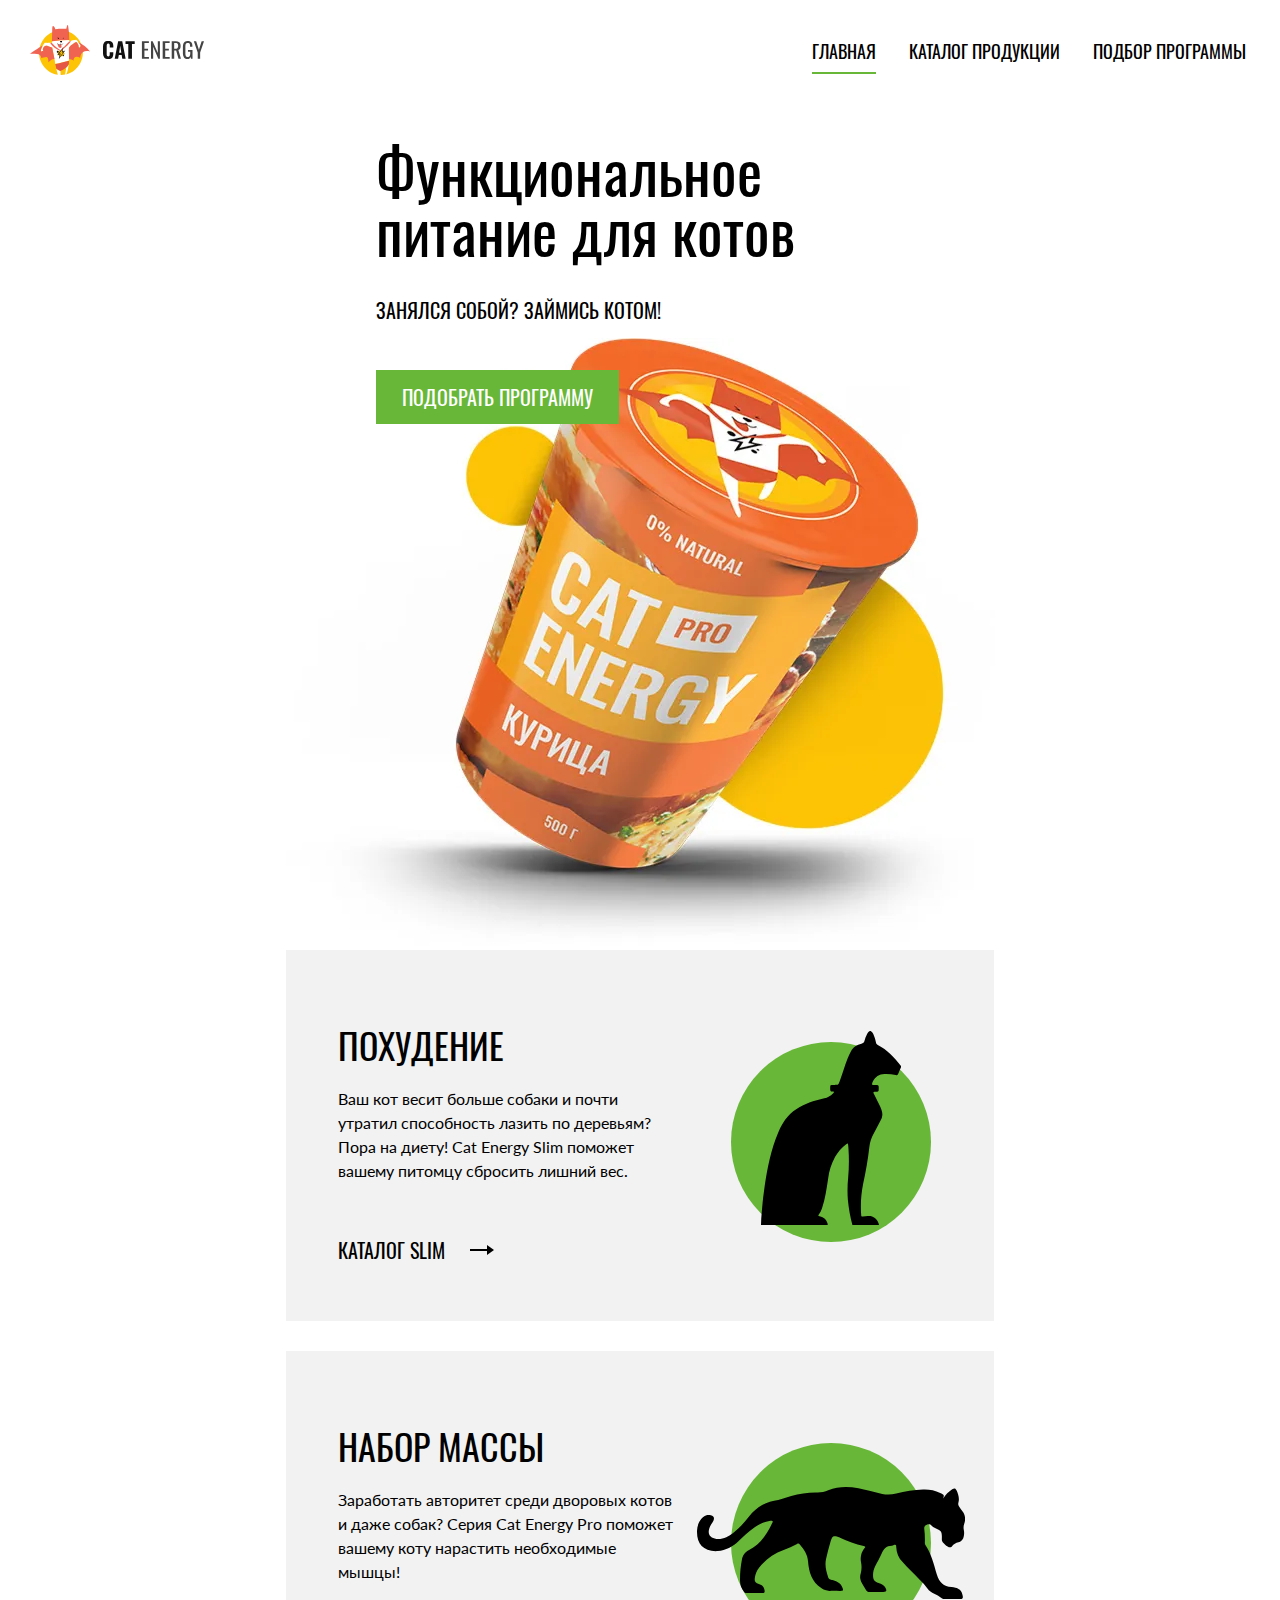
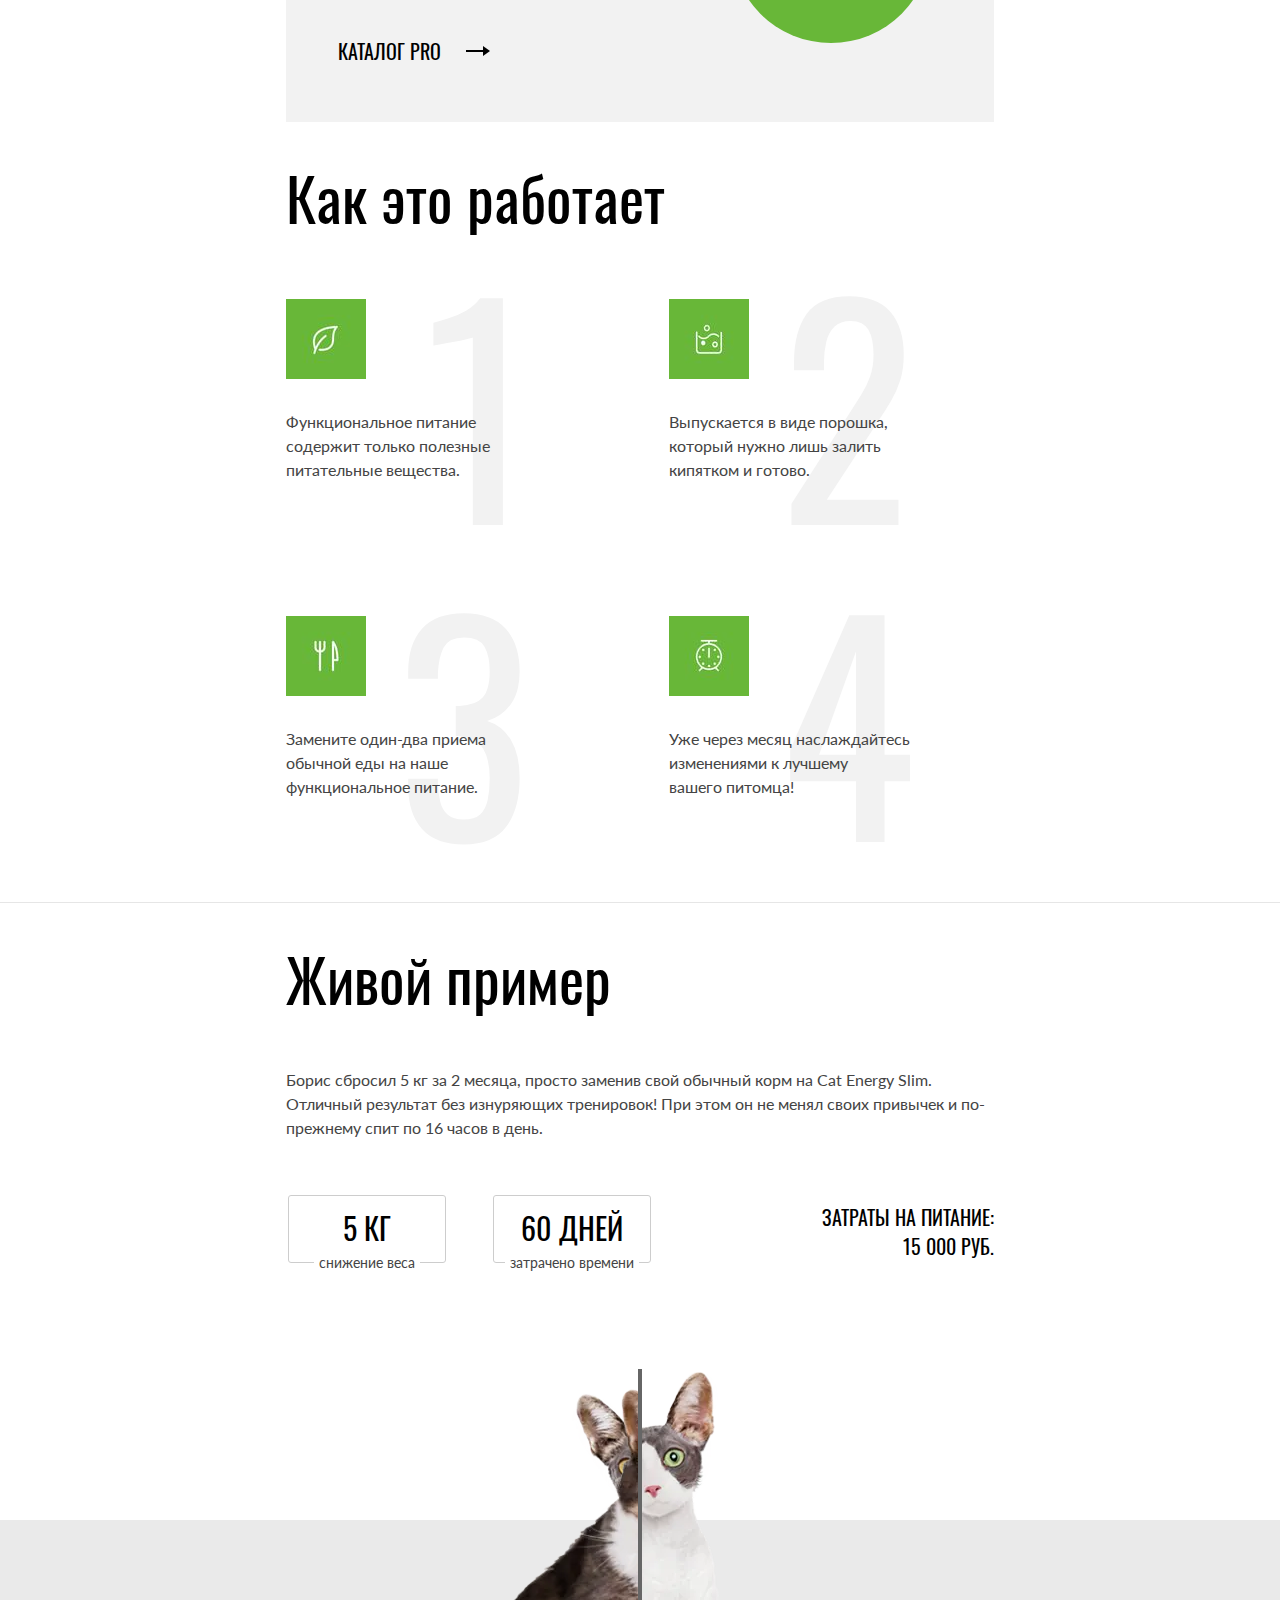
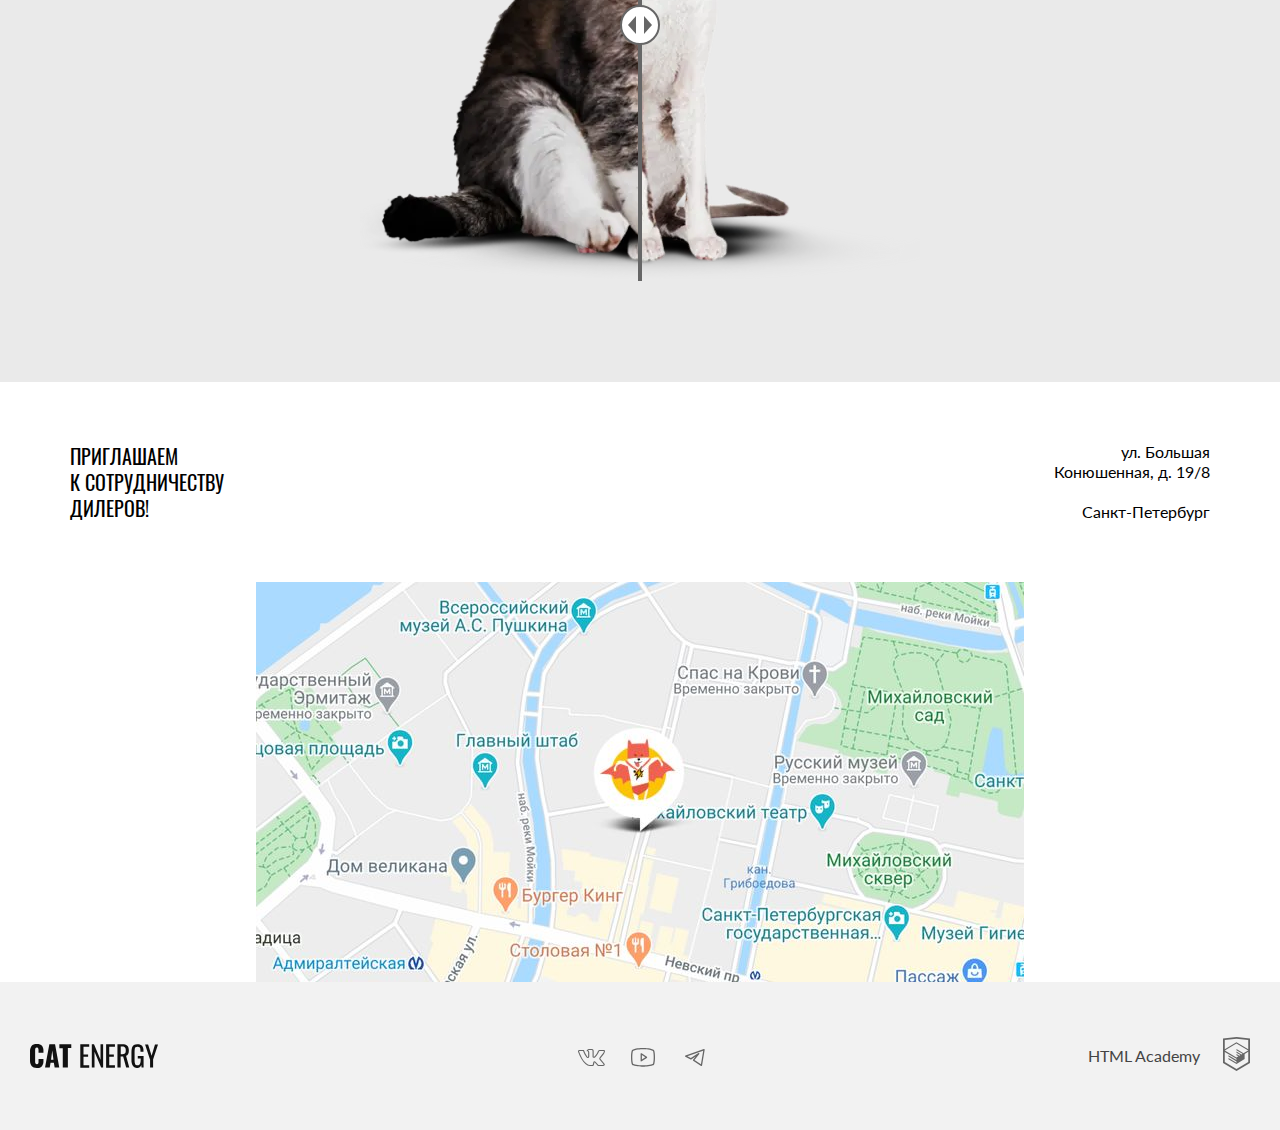
==== commit 90778e55: "Deploying to gh-pages from @ Onixel26/2522965-cat-energy-2@50246e7a2e6c85f468c73199f508d240a0fb18e1 " ====
--- a/index.html
+++ b/index.html
@@ -1 +1 @@
-<!DOCTYPE html><html lang="ru"><head><meta charset="UTF-8"><title>Cat Energy</title><meta name="viewport" content="width=device-width,initial-scale=1"><link rel="icon" href="favicon.ico"><link rel="icon" href="favicons/icon.svg" type="image/svg+xml"><link rel="apple-touch-icon" href="images/favicons/apple180.png"><link rel="manifest" href="manifest.webmanifest"><link rel="stylesheet" href="styles/styles.css"><script src="scripts/index.js" defer="defer"></script></head><body><header class="main-header"><a class="main-header__logo" href="#"><picture><source type="image/svg+xml" width="70" height="59" media="(min-width: 1440px)" srcset="images/content/logo/logo-desktop.svg"><source type="image/svg+xml" width="60" height="50" media="(min-width: 768px)" srcset="images/content/logo/logo-tablet.svg"><img src="images/content/logo/logo-mobile.svg" width="33" height="38" alt="Cat Energy логотип"></picture></a><a class="main-header__logo-text" href="#"><picture><source type="image/svg+xml" width="118" height="21" media="(min-width: 1440px)" srcset="images/content/logo/text-logo-desktop.svg"><source type="image/svg+xml" width="101" height="18" media="(min-width: 768px)" srcset="images/content/logo/text-logo-tablet.svg"><img src="images/content/logo/text-logo-mobile.svg" width="101" height="18" alt="Cat Energy текстовый логотип"></picture></a><nav class="main-nav"><input class="burger-toggle" id="burger-toggle" name="burger-toggle-switch" type="checkbox"> <label for="burger-toggle"><span class="burger-toggle-decorate-border-center"></span></label><ul class="main-nav__list site-list"><li class="main-nav__item"><a class="main-nav__link main-nav__link--current" href="#">главная</a></li><li class="main-nav__item"><a class="main-nav__link" href="catalog.html">каталог продукции</a></li><li class="main-nav__item"><a class="main-nav__link" href="404.html">подбор программы</a></li></ul></nav></header><main class="page-main"><header class="page-main__header preview"><div class="preview__wrapper"><h3 class="preview__title">Функциональное питание для котов</h3><p class="preview__description">Занялся собой? Займись котом!</p><picture><source width="552" height="499" type="image/png" media="(min-width: 1440px)" srcset="images/content/preview/cat-food-preview-desktop@1x.png, images/content/preview/cat-food-preview-desktop@2x.png 2x"><source width="709" height="609" type="image/jpeg" media="(min-width: 768px)" srcset="images/content/preview/cat-food-preview-tablet@1x.jpg, images/content/preview/cat-food-preview-tablet@2x.jpg 2x"><img class="preview__image" src="images/content/preview/cat-food-preview-mobile@1x.png" srcset="images/content/preview/cat-food-preview-mobile@2x.png 2x" width="280" height="270" alt="Наш продукт"></picture><a class="button preview__select" href="#">подобрать программу</a></div></header><div class="blog-article-wrapper"><article class="blog-article"><div class="blog-article__title-wrapper"><div class="blog-article__cat-image"><span class="visually-hidden">Кошечка</span></div><h2 class="blog-article__title">похудение</h2></div><p class="blog-article__description">Ваш кот весит больше собаки и почти утратил способность лазить по деревьям? Пора на диету! Cat Energy Slim поможет вашему питомцу сбросить лишний вес.</p><a class="blog-article__button" href="#">каталог slim</a></article><article class="blog-article"><div class="blog-article__title-wrapper"><div class="blog-article__cat-image blog-article__cat-image--pro"><span class="visually-hidden">Кошечка</span></div><h2 class="blog-article__title">набор массы</h2></div><p class="blog-article__description">Заработать авторитет среди дворовых котов и даже собак? Серия Cat Energy Pro поможет вашему коту нарастить необходимые мышцы!</p><a class="blog-article__button" href="#">каталог pro</a></article></div><section class="advantages"><h2 class="advantages__title">Как это работает</h2><ul class="advantages__list"><li class="advantages__item"><p class="advantages__description">Функциональное питание содержит только полезные питательные вещества.</p></li><li class="advantages__item"><p class="advantages__description">Выпускается в виде порошка, который нужно лишь залить кипятком и готово.</p></li><li class="advantages__item"><p class="advantages__description">Замените один-два приема обычной еды на наше функциональное питание.</p></li><li class="advantages__item"><p class="advantages__description">Уже через месяц наслаждайтесь изменениями к лучшему вашего&nbsp;питомца!</p></li></ul></section><section class="review"><div class="review-container"><h2 class="review__title">Живой пример</h2><p class="review__description">Борис сбросил 5 кг за 2 месяца, просто заменив свой обычный корм на Cat Energy Slim. Отличный результат без изнуряющих тренировок! При этом он не менял своих привычек и по-прежнему спит по 16 часов в день.</p><div class="review__results-wrapper"><fieldset class="review__results"><legend class="review__results-title">снижение веса</legend><p class="review__results-description">5 кг</p></fieldset><fieldset class="review__results"><legend class="review__results-title">затрачено времени</legend><p class="review__results-description">60 дней</p></fieldset><h4 class="review__amount">затраты на питание: <span>15 000 руб.</span></h4></div><div class="slider"><div class="slider__before"><picture><source width="560" height="512" type="image/png" media="(min-width: 768px)" srcset="images/content/slider/cat-slider-before-tablet@1x.png, images/content/slider/cat-slider-before-tablet@2x.png 2x"><img src="images/content/slider/cat-slider-before-mobile@1x.png" srcset="images/content/slider/cat-slider-before-mobile@2x.png 2x" alt="Результат" width="280" height="256"></picture></div><div class="slide-progress"><div class="slide-progress-scroll"><div class="slide-progress-scroll__angle"></div><div class="slide-progress-scroll__angle"></div></div></div><div class="slider__after"><picture><source width="560" height="512" type="image/png" media="(min-width: 768px)" srcset="images/content/slider/cat-slider-after-tablet@1x.png, images/content/slider/cat-slider-after-tablet@2x.png 2x"><img src="images/content/slider/cat-slider-after-mobile@1x.png" srcset="images/content/slider/cat-slider-after-mobile@2x.png 2x" alt="Результат" width="280" height="256"></picture></div></div></div></section></main><footer><address class="contacts"><div class="contacts-wrapper"><p class="contacts__title">приглашаем к&nbsp;сотрудничеству дилеров!</p><p class="contacts__description">ул. Большая Конюшенная, д. 19/8 Санкт-Петербург</p></div><div class="contacts__map-wrapper"><script async src="https://api-maps.yandex.ru/services/constructor/1.0/js/?um=constructor%3Af3ae4f041c8c75b8f6dee13e6ca60251a5fb6ab82fd69ae469c223d19f0957f6&amp;width=0;height=0;lang=ru_RU&amp;scroll=true"></script></div></address><div class="social-list-wrapper"><a class="social-list-wrapper__logo" href="#"><img src="images/content/logo/footer-text-logo.svg" alt="Текстовый логотип" width="128" height="24"></a><ul class="social-list"><li class="social-list__item"><a class="social-list__item-button" href="#"><span class="visually-hidden">Вконтакте</span> <svg class="social-list__item-vk" width="28" height="22" viewBox="0 0 28 22" fill="none" xmlns="http://www.w3.org/2000/svg"><path d="M1 5.33876C1 4.48373 1.5151 4.02268 2.54531 3.95562L6.51515 3.98077C6.78158 3.98077 6.95921 4.10651 7.04802 4.35799C7.45655 5.61538 7.91392 6.70094 8.42014 7.61465C8.92637 8.52835 9.58801 9.58038 10.4051 10.7707C10.4761 10.9216 10.5916 10.997 10.7514 10.997C10.8758 10.997 10.9735 10.9384 11.0445 10.821L11.1244 10.5444L11.1511 6.19379C11.1511 5.89201 11.0756 5.69083 10.9246 5.59024C10.7736 5.48965 10.4939 5.4142 10.0853 5.36391C9.76563 5.31361 9.60577 5.12919 9.60577 4.81065C9.60577 4.74359 9.61465 4.69329 9.63241 4.65976C10.0054 3.57002 11.0711 3.02515 12.8296 3.02515L14.3216 3C14.9966 3 15.5561 3.15927 16.0001 3.47781C16.4442 3.79635 16.6662 4.29931 16.6662 4.98669V10.6953C16.7906 10.7791 16.906 10.821 17.0126 10.821C17.279 10.821 17.5099 10.6701 17.7053 10.3683C19.6592 7.78649 20.716 6.05966 20.8759 5.18787C20.8759 5.1711 20.8936 5.12919 20.9291 5.06213C21.0535 4.81065 21.2577 4.5927 21.5419 4.40828C21.8261 4.22387 22.0748 4.09813 22.288 4.03107C22.359 3.99753 22.4389 3.98077 22.5277 3.98077H26.6574L26.9239 4.00592C27.2791 4.00592 27.5544 4.16519 27.7498 4.48373C27.8209 4.58432 27.8697 4.69329 27.8964 4.81065C27.923 4.92801 27.9408 5.04536 27.9496 5.16272C27.9585 5.28008 27.963 5.34714 27.963 5.36391V5.53994C27.8386 6.22732 27.5233 6.9608 27.0171 7.74038C26.5109 8.51997 25.867 9.36243 25.0855 10.2678C24.304 11.1731 23.8155 11.7682 23.6201 12.0533C23.4603 12.2544 23.3803 12.4389 23.3803 12.6065C23.3803 12.7406 23.4514 12.8915 23.5935 13.0592L27.4834 17.6864C27.6965 17.9546 27.8031 18.248 27.8031 18.5666C27.8031 18.9522 27.6432 19.2707 27.3235 19.5222C27.0038 19.7737 26.6219 19.9162 26.1779 19.9497L25.7249 19.9749H21.6752C21.6574 19.9749 21.6219 19.979 21.5686 19.9874C21.5153 19.9958 21.4798 20 21.462 20C21.0712 20 20.7071 19.8407 20.3696 19.5222C20.2453 19.3881 19.4105 18.3989 17.8652 16.5547C17.7764 16.4374 17.652 16.3284 17.4922 16.2278C17.4211 16.4961 17.3279 16.8817 17.2124 17.3846C17.097 17.8876 17.0126 18.248 16.9593 18.466L16.8794 18.8935C16.7018 19.4803 16.3287 19.8323 15.7604 19.9497L15.3874 19.9749H12.7763C11.3021 19.9749 9.83224 19.3378 8.36686 18.0636C6.90148 16.7894 5.58264 15.1423 4.41034 13.122C3.23803 11.1018 2.14566 8.75049 1.13322 6.06805C1.04441 5.8501 1 5.607 1 5.33876ZM17.0126 11.8521C16.6396 11.8521 16.3021 11.7557 16.0001 11.5629C15.6982 11.3701 15.5472 11.106 15.5472 10.7707V4.98669C15.5472 4.65138 15.4584 4.41248 15.2808 4.26997C15.1032 4.12747 14.7923 4.05621 14.3483 4.05621L12.8296 4.10651C12.0658 4.10651 11.4886 4.23225 11.0978 4.48373C11.8793 4.8358 12.2701 5.40582 12.2701 6.19379V10.6198C12.2346 11.039 12.0569 11.3868 11.7372 11.6635C11.4175 11.9401 11.0623 12.0784 10.6715 12.0784C10.1386 12.0784 9.7301 11.8353 9.44591 11.3491C8.06046 9.37081 7.03025 7.4931 6.35529 5.71598L6.1155 5.06213L2.57195 5.03698C2.34104 5.03698 2.21227 5.04956 2.18562 5.0747C2.15898 5.09985 2.14566 5.1711 2.14566 5.28846C2.14566 5.43935 2.16342 5.59862 2.19895 5.76627L2.75845 7.17456C4.25048 10.8126 5.87127 13.6795 7.62085 15.7751C9.37042 17.8708 11.0889 18.9186 12.7763 18.9186H15.4406C15.5472 18.9186 15.6271 18.8893 15.6804 18.8306C15.7337 18.7719 15.7781 18.6588 15.8136 18.4911L15.8669 18.2396L16.3732 16.0266C16.5152 15.7249 16.6396 15.5237 16.7462 15.4231C16.9415 15.2387 17.1725 15.1465 17.4389 15.1465C17.8652 15.1465 18.3003 15.3895 18.7444 15.8757L21.0091 18.5917C21.1512 18.8097 21.3022 18.9186 21.462 18.9186H25.8581C26.391 18.9186 26.6574 18.7929 26.6574 18.5414C26.6574 18.4576 26.6308 18.3738 26.5775 18.2899L22.7142 13.7382C22.4123 13.3861 22.2613 13.0089 22.2613 12.6065C22.2613 12.2041 22.4034 11.8185 22.6876 11.4497C22.9185 11.1144 23.367 10.557 24.0331 9.77737C24.6992 8.99778 25.2809 8.26849 25.7782 7.5895C26.2756 6.9105 26.6042 6.29438 26.764 5.74112L26.8439 5.4142C26.8262 5.38067 26.8173 5.32618 26.8173 5.25074C26.8173 5.1753 26.8084 5.11243 26.7907 5.06213H22.6077C22.3412 5.16272 22.1281 5.31361 21.9682 5.51479L21.8084 5.9926C21.3643 7.14941 20.2009 8.93491 18.3181 11.3491C17.9451 11.6844 17.5099 11.8521 17.0126 11.8521Z" fill="currentColor"/></svg></a></li><li class="social-list__item"><a class="social-list__item-button" href="#"><span class="visually-hidden">Ютуб</span> <svg class="social-list__item-youtube" width="28" height="22" viewBox="0 0 28 22" fill="none" xmlns="http://www.w3.org/2000/svg"><path d="M17.8509 10.7927L12.6145 7.30184C12.5159 7.23691 12.4016 7.19985 12.2837 7.19459C12.1657 7.18934 12.0486 7.21608 11.9446 7.27198C11.8406 7.32789 11.7537 7.41087 11.693 7.51215C11.6324 7.61343 11.6002 7.72924 11.6 7.84729V14.8291C11.6001 14.9481 11.6327 15.0648 11.6942 15.1667C11.7557 15.2686 11.8438 15.3518 11.9491 15.4073C12.0524 15.4631 12.1691 15.4895 12.2864 15.4837C12.4037 15.478 12.5172 15.4402 12.6145 15.3746L17.8509 11.8837C17.9409 11.8239 18.0148 11.7429 18.0658 11.6477C18.1169 11.5526 18.1436 11.4462 18.1436 11.3382C18.1436 11.2302 18.1169 11.1239 18.0658 11.0287C18.0148 10.9335 17.9409 10.8525 17.8509 10.7927ZM12.9091 13.6073V9.06911L16.3127 11.3382L12.9091 13.6073ZM25.3891 5.04366C25.2942 4.67547 25.1131 4.33511 24.8609 4.05061C24.6086 3.76611 24.2924 3.54561 23.9382 3.40729C20.2182 1.9782 14.2509 2.00002 14 2.00002C13.7491 2.00002 7.78182 1.9782 4.06182 3.40729C3.70764 3.54561 3.3914 3.76611 3.13914 4.05061C2.88689 4.33511 2.70584 4.67547 2.61091 5.04366C2.32727 6.11275 2 8.07638 2 11.3382C2 14.6 2.32727 16.5637 2.61091 17.6327C2.70584 18.0009 2.88689 18.3413 3.13914 18.6258C3.3914 18.9103 3.70764 19.1308 4.06182 19.2691C7.78182 20.6982 13.7491 20.6764 14 20.6764H14.0764C14.8291 20.6764 20.3927 20.6327 23.9382 19.2691C24.2924 19.1308 24.6086 18.9103 24.8609 18.6258C25.1131 18.3413 25.2942 18.0009 25.3891 17.6327C25.6727 16.5637 26 14.6 26 11.3382C26 8.07638 25.6727 6.11275 25.3891 5.04366ZM24.1236 17.3055C24.0807 17.472 23.999 17.6259 23.8853 17.7548C23.7715 17.8838 23.6289 17.984 23.4691 18.0473C19.9782 19.3891 14.0655 19.3673 14 19.3673C13.9345 19.3673 8.02182 19.3891 4.53091 18.0473C4.37107 17.984 4.22846 17.8838 4.11471 17.7548C4.00096 17.6259 3.91929 17.472 3.87636 17.3055C3.61455 16.3018 3.30909 14.4582 3.30909 11.3382C3.30909 8.2182 3.61455 6.37457 3.87636 5.37093C3.91929 5.20445 4.00096 5.05047 4.11471 4.92156C4.22846 4.79264 4.37107 4.69243 4.53091 4.62911C8.02182 3.28729 13.9345 3.30911 14 3.30911C14.0655 3.30911 19.9782 3.28729 23.4691 4.62911C23.6289 4.69243 23.7715 4.79264 23.8853 4.92156C23.999 5.05047 24.0807 5.20445 24.1236 5.37093C24.3855 6.37457 24.6909 8.2182 24.6909 11.3382C24.6909 14.4582 24.3855 16.3018 24.1236 17.3055Z" fill="currentColor"/></svg></a></li><li class="social-list__item"><a class="social-list__item-button" href="#"><span class="visually-hidden">Телеграм</span> <svg class="social-list__item-tg" width="28" height="22" viewBox="0 0 28 22" fill="none" xmlns="http://www.w3.org/2000/svg"><path fill-rule="evenodd" clip-rule="evenodd" d="M23.4608 3.15291C23.6393 3.30222 23.7255 3.5349 23.6872 3.76448L21.0611 19.5214C21.0244 19.7411 20.8789 19.9273 20.6745 20.0159C20.47 20.1045 20.2346 20.0833 20.0493 19.9597L12.1708 14.7074C12.0177 14.6054 11.9145 14.4437 11.8862 14.2619C11.858 14.08 11.9074 13.8947 12.0223 13.751L14.633 10.4877L10.273 13.3944C10.077 13.525 9.82597 13.5407 9.61524 13.4353L4.36293 10.8092C4.12769 10.6915 3.98535 10.4449 4.0012 10.1824C4.01705 9.91983 4.18804 9.6921 4.43573 9.60364L22.8188 3.03826C23.038 2.95998 23.2822 3.00359 23.4608 3.15291ZM6.32626 10.3228L9.86168 12.0905L17.4231 7.0495C17.6925 6.86994 18.0525 6.91349 18.2712 7.1521C18.49 7.3907 18.5022 7.75314 18.3 8.00591L13.495 14.0121L19.9328 18.3039L22.2083 4.65058L6.32626 10.3228Z" fill="currentColor"/></svg></a></li></ul><div class="copyright"><a href="https://htmlacademy.ru/study"><h3 class="copyright__title">HTML Academy</h3></a><a href="https://htmlacademy.ru/study"><span class="visually-hidden">Копирайт создателя сайта</span> <svg class="copyright__logo" width="27" height="34" viewBox="0 0 27 34" fill="none" xmlns="http://www.w3.org/2000/svg"><g clip-path="url(#a)"><path d="m13.64.02-.14-.02-13.5 1.4v24.61l13.5 7.99 13.5-7.99v-24.6l-13.36-1.4Zm11.6 25-11.74 6.94-11.73-6.94v-10.1l11.68 6.93.02 1.25-8.02-4.75v1.23l8.04 4.8.02 1.3-8.05-4.76v1.22l8.04 4.81 8.12-4.83v-5.21l3.62-2.15v10.26Zm0-11.57-3.23 1.88-1.48.88-7.06-4.19-.01 1.23 6.04 3.57-.06.03-.13.07-.86.5-4.98-2.95-.01 1.22 3.93 2.33-.93.61-.02.01-2.97-1.74-.01 1.23 1.94 1.13-1.98 1.19-11.62-6.87 11.63-6.96 11.8 6.83Zm0-1.22-11.8-6.92-11.67 6.91v-9.23l11.73-1.23 11.73 1.23v9.24Z" fill="currentColor"/></g><defs><clippath id="a"><path fill="#fff" d="M0 0h27v34h-27z"/></clippath></defs></svg></a></div></div></footer></body></html>+<!DOCTYPE html><html lang="ru"><head><meta charset="UTF-8"><title>Cat Energy</title><meta name="viewport" content="width=device-width,initial-scale=1"><link rel="preload" href="fonts/lato/Lato-Regular.woff2" as="font"><link rel="preload" href="fonts/oswald/oswaldregular.woff2" as="font"><link rel="icon" href="favicon.ico"><link rel="icon" href="favicons/icon.svg" type="image/svg+xml"><link rel="apple-touch-icon" href="images/favicons/apple180.png"><link rel="manifest" href="manifest.webmanifest"><link rel="stylesheet" href="styles/styles.css"><script src="scripts/index.js" defer="defer"></script></head><body><header class="main-header"><a class="main-header__logo" href="#"><picture><source type="image/svg+xml" width="70" height="59" media="(min-width: 1440px)" srcset="images/content/logo/logo-desktop.svg"><source type="image/svg+xml" width="60" height="50" media="(min-width: 768px)" srcset="images/content/logo/logo-tablet.svg"><img src="images/content/logo/logo-mobile.svg" width="33" height="38" alt="Cat Energy логотип"></picture></a><a class="main-header__logo-text" href="#"><picture><source type="image/svg+xml" width="118" height="21" media="(min-width: 1440px)" srcset="images/content/logo/text-logo-desktop.svg"><source type="image/svg+xml" width="101" height="18" media="(min-width: 768px)" srcset="images/content/logo/text-logo-tablet.svg"><img src="images/content/logo/text-logo-mobile.svg" width="101" height="18" alt="Cat Energy текстовый логотип"></picture></a><nav class="main-nav"><input class="burger-toggle" id="burger-toggle" name="burger-toggle-switch" type="checkbox"> <label for="burger-toggle"><span class="burger-toggle-decorate-border-center"></span></label><ul class="main-nav__list site-list"><li class="main-nav__item"><a class="main-nav__link main-nav__link--current" href="#">главная</a></li><li class="main-nav__item"><a class="main-nav__link" href="catalog.html">каталог продукции</a></li><li class="main-nav__item"><a class="main-nav__link" href="404.html">подбор программы</a></li></ul></nav></header><main class="page-main"><header class="page-main__header preview"><div class="preview__wrapper"><h3 class="preview__title">Функциональное питание для котов</h3><p class="preview__description">Занялся собой? Займись котом!</p><picture><source width="552" height="499" type="image/webp" media="(min-width: 1440px)" srcset="images/content/preview/cat-food-preview-desktop@1x.webp, images/content/preview/cat-food-preview-desktop@2x.webp 2x"><source width="709" height="609" type="image/webp" media="(min-width: 768px)" srcset="images/content/preview/cat-food-preview-tablet@1x.webp, images/content/preview/cat-food-preview-tablet@2x.webp 2x"><source width="280" height="270" type="image/webp" srcset="images/content/preview/cat-food-preview-mobile@1x.webp, images/content/preview/cat-food-preview-mobile@2x.webp 2x"><source width="552" height="499" type="image/png" media="(min-width: 1440px)" srcset="images/content/preview/cat-food-preview-desktop@1x.png, images/content/preview/cat-food-preview-desktop@2x.png 2x"><source width="709" height="609" type="image/jpeg" media="(min-width: 768px)" srcset="images/content/preview/cat-food-preview-tablet@1x.jpg, images/content/preview/cat-food-preview-tablet@2x.jpg 2x"><img class="preview__image" src="images/content/preview/cat-food-preview-mobile@1x.png" srcset="images/content/preview/cat-food-preview-mobile@2x.png 2x" width="280" height="270" alt="Наш продукт"></picture><a class="button preview__select" href="#">подобрать программу</a></div></header><div class="blog-article-wrapper"><article class="blog-article"><div class="blog-article__title-wrapper"><div class="blog-article__cat-image"><span class="visually-hidden">Кошечка</span></div><h2 class="blog-article__title">похудение</h2></div><p class="blog-article__description">Ваш кот весит больше собаки и почти утратил способность лазить по деревьям? Пора на диету! Cat Energy Slim поможет вашему питомцу сбросить лишний вес.</p><a class="blog-article__button" href="#">каталог slim</a></article><article class="blog-article"><div class="blog-article__title-wrapper"><div class="blog-article__cat-image blog-article__cat-image--pro"><span class="visually-hidden">Кошечка</span></div><h2 class="blog-article__title">набор массы</h2></div><p class="blog-article__description">Заработать авторитет среди дворовых котов и даже собак? Серия Cat Energy Pro поможет вашему коту нарастить необходимые мышцы!</p><a class="blog-article__button" href="#">каталог pro</a></article></div><section class="advantages"><h2 class="advantages__title">Как это работает</h2><ul class="advantages__list"><li class="advantages__item"><p class="advantages__description">Функциональное питание содержит только полезные питательные вещества.</p></li><li class="advantages__item"><p class="advantages__description">Выпускается в виде порошка, который нужно лишь залить кипятком и готово.</p></li><li class="advantages__item"><p class="advantages__description">Замените один-два приема обычной еды на наше функциональное питание.</p></li><li class="advantages__item"><p class="advantages__description">Уже через месяц наслаждайтесь изменениями к лучшему вашего&nbsp;питомца!</p></li></ul></section><section class="review"><div class="review-container"><h2 class="review__title">Живой пример</h2><p class="review__description">Борис сбросил 5 кг за 2 месяца, просто заменив свой обычный корм на Cat Energy Slim. Отличный результат без изнуряющих тренировок! При этом он не менял своих привычек и по-прежнему спит по 16 часов в день.</p><div class="review__results-wrapper"><fieldset class="review__results"><legend class="review__results-title">снижение веса</legend><p class="review__results-description">5 кг</p></fieldset><fieldset class="review__results"><legend class="review__results-title">затрачено времени</legend><p class="review__results-description">60 дней</p></fieldset><h4 class="review__amount">затраты на питание: <span>15 000 руб.</span></h4></div><div class="slider"><div class="slider__before"><picture><source width="560" height="512" type="image/webp" media="(min-width: 768px)" srcset="images/content/slider/cat-slider-before-tablet@1x.webp, images/content/slider/cat-slider-before-tablet@2x.webp 2x"><source width="280" height="270" type="image/webp" srcset="images/content/slider/cat-slider-before-mobile@1x.webp, images/content/slider/cat-slider-before-mobile@2x.webp 2x"><source width="560" height="512" type="image/png" media="(min-width: 768px)" srcset="images/content/slider/cat-slider-before-tablet@1x.png, images/content/slider/cat-slider-before-tablet@2x.png 2x"><img src="images/content/slider/cat-slider-before-mobile@1x.png" srcset="images/content/slider/cat-slider-before-mobile@2x.png 2x" alt="Результат" width="280" height="256"></picture></div><div class="slide-progress"><span class="visually-hidden">Ползунок слайдера</span><div class="slide-progress-scroll"><div class="slide-progress-scroll__angle"></div><div class="slide-progress-scroll__angle"></div></div></div><div class="slider__after"><picture><source width="560" height="512" type="image/webp" media="(min-width: 768px)" srcset="images/content/slider/cat-slider-after-tablet@1x.webp, images/content/slider/cat-slider-after-tablet@2x.webp 2x"><source width="280" height="270" type="image/webp" srcset="images/content/slider/cat-slider-after-mobile@1x.webp, images/content/slider/cat-slider-after-mobile@2x.webp 2x"><source width="560" height="512" type="image/png" media="(min-width: 768px)" srcset="images/content/slider/cat-slider-after-tablet@1x.png, images/content/slider/cat-slider-after-tablet@2x.png 2x"><img src="images/content/slider/cat-slider-after-mobile@1x.png" srcset="images/content/slider/cat-slider-after-mobile@2x.png 2x" alt="Результат" width="280" height="256"></picture></div></div></div></section></main><footer><address class="contacts"><div class="contacts-wrapper"><p class="contacts__title">приглашаем к&nbsp;сотрудничеству дилеров!</p><div class="contacts__description-wrapper"><p class="contacts__description">ул. Большая Конюшенная, д. 19/8</p><div class="contacts__description-space"><span class="visually-hidden">декоративный отступ</span></div><p class="contacts__description">Санкт-Петербург</p></div></div><div class="contacts__map-wrapper"><script async src="https://api-maps.yandex.ru/services/constructor/1.0/js/?um=constructor%3Af3ae4f041c8c75b8f6dee13e6ca60251a5fb6ab82fd69ae469c223d19f0957f6&amp;width=0;height=0;lang=ru_RU&amp;scroll=true"></script></div></address><div class="social-list-wrapper"><a class="social-list-wrapper__logo" href="#"><img src="images/content/logo/footer-text-logo.svg" alt="Текстовый логотип" width="128" height="24"></a><ul class="social-list"><li class="social-list__item"><a class="social-list__item-button" href="#"><span class="visually-hidden">Вконтакте</span> <svg class="social-list__item-vk" width="28" height="22" viewBox="0 0 28 22" fill="none" xmlns="http://www.w3.org/2000/svg"><path d="M1 5.33876C1 4.48373 1.5151 4.02268 2.54531 3.95562L6.51515 3.98077C6.78158 3.98077 6.95921 4.10651 7.04802 4.35799C7.45655 5.61538 7.91392 6.70094 8.42014 7.61465C8.92637 8.52835 9.58801 9.58038 10.4051 10.7707C10.4761 10.9216 10.5916 10.997 10.7514 10.997C10.8758 10.997 10.9735 10.9384 11.0445 10.821L11.1244 10.5444L11.1511 6.19379C11.1511 5.89201 11.0756 5.69083 10.9246 5.59024C10.7736 5.48965 10.4939 5.4142 10.0853 5.36391C9.76563 5.31361 9.60577 5.12919 9.60577 4.81065C9.60577 4.74359 9.61465 4.69329 9.63241 4.65976C10.0054 3.57002 11.0711 3.02515 12.8296 3.02515L14.3216 3C14.9966 3 15.5561 3.15927 16.0001 3.47781C16.4442 3.79635 16.6662 4.29931 16.6662 4.98669V10.6953C16.7906 10.7791 16.906 10.821 17.0126 10.821C17.279 10.821 17.5099 10.6701 17.7053 10.3683C19.6592 7.78649 20.716 6.05966 20.8759 5.18787C20.8759 5.1711 20.8936 5.12919 20.9291 5.06213C21.0535 4.81065 21.2577 4.5927 21.5419 4.40828C21.8261 4.22387 22.0748 4.09813 22.288 4.03107C22.359 3.99753 22.4389 3.98077 22.5277 3.98077H26.6574L26.9239 4.00592C27.2791 4.00592 27.5544 4.16519 27.7498 4.48373C27.8209 4.58432 27.8697 4.69329 27.8964 4.81065C27.923 4.92801 27.9408 5.04536 27.9496 5.16272C27.9585 5.28008 27.963 5.34714 27.963 5.36391V5.53994C27.8386 6.22732 27.5233 6.9608 27.0171 7.74038C26.5109 8.51997 25.867 9.36243 25.0855 10.2678C24.304 11.1731 23.8155 11.7682 23.6201 12.0533C23.4603 12.2544 23.3803 12.4389 23.3803 12.6065C23.3803 12.7406 23.4514 12.8915 23.5935 13.0592L27.4834 17.6864C27.6965 17.9546 27.8031 18.248 27.8031 18.5666C27.8031 18.9522 27.6432 19.2707 27.3235 19.5222C27.0038 19.7737 26.6219 19.9162 26.1779 19.9497L25.7249 19.9749H21.6752C21.6574 19.9749 21.6219 19.979 21.5686 19.9874C21.5153 19.9958 21.4798 20 21.462 20C21.0712 20 20.7071 19.8407 20.3696 19.5222C20.2453 19.3881 19.4105 18.3989 17.8652 16.5547C17.7764 16.4374 17.652 16.3284 17.4922 16.2278C17.4211 16.4961 17.3279 16.8817 17.2124 17.3846C17.097 17.8876 17.0126 18.248 16.9593 18.466L16.8794 18.8935C16.7018 19.4803 16.3287 19.8323 15.7604 19.9497L15.3874 19.9749H12.7763C11.3021 19.9749 9.83224 19.3378 8.36686 18.0636C6.90148 16.7894 5.58264 15.1423 4.41034 13.122C3.23803 11.1018 2.14566 8.75049 1.13322 6.06805C1.04441 5.8501 1 5.607 1 5.33876ZM17.0126 11.8521C16.6396 11.8521 16.3021 11.7557 16.0001 11.5629C15.6982 11.3701 15.5472 11.106 15.5472 10.7707V4.98669C15.5472 4.65138 15.4584 4.41248 15.2808 4.26997C15.1032 4.12747 14.7923 4.05621 14.3483 4.05621L12.8296 4.10651C12.0658 4.10651 11.4886 4.23225 11.0978 4.48373C11.8793 4.8358 12.2701 5.40582 12.2701 6.19379V10.6198C12.2346 11.039 12.0569 11.3868 11.7372 11.6635C11.4175 11.9401 11.0623 12.0784 10.6715 12.0784C10.1386 12.0784 9.7301 11.8353 9.44591 11.3491C8.06046 9.37081 7.03025 7.4931 6.35529 5.71598L6.1155 5.06213L2.57195 5.03698C2.34104 5.03698 2.21227 5.04956 2.18562 5.0747C2.15898 5.09985 2.14566 5.1711 2.14566 5.28846C2.14566 5.43935 2.16342 5.59862 2.19895 5.76627L2.75845 7.17456C4.25048 10.8126 5.87127 13.6795 7.62085 15.7751C9.37042 17.8708 11.0889 18.9186 12.7763 18.9186H15.4406C15.5472 18.9186 15.6271 18.8893 15.6804 18.8306C15.7337 18.7719 15.7781 18.6588 15.8136 18.4911L15.8669 18.2396L16.3732 16.0266C16.5152 15.7249 16.6396 15.5237 16.7462 15.4231C16.9415 15.2387 17.1725 15.1465 17.4389 15.1465C17.8652 15.1465 18.3003 15.3895 18.7444 15.8757L21.0091 18.5917C21.1512 18.8097 21.3022 18.9186 21.462 18.9186H25.8581C26.391 18.9186 26.6574 18.7929 26.6574 18.5414C26.6574 18.4576 26.6308 18.3738 26.5775 18.2899L22.7142 13.7382C22.4123 13.3861 22.2613 13.0089 22.2613 12.6065C22.2613 12.2041 22.4034 11.8185 22.6876 11.4497C22.9185 11.1144 23.367 10.557 24.0331 9.77737C24.6992 8.99778 25.2809 8.26849 25.7782 7.5895C26.2756 6.9105 26.6042 6.29438 26.764 5.74112L26.8439 5.4142C26.8262 5.38067 26.8173 5.32618 26.8173 5.25074C26.8173 5.1753 26.8084 5.11243 26.7907 5.06213H22.6077C22.3412 5.16272 22.1281 5.31361 21.9682 5.51479L21.8084 5.9926C21.3643 7.14941 20.2009 8.93491 18.3181 11.3491C17.9451 11.6844 17.5099 11.8521 17.0126 11.8521Z" fill="currentColor"/></svg></a></li><li class="social-list__item"><a class="social-list__item-button" href="#"><span class="visually-hidden">Ютуб</span> <svg class="social-list__item-youtube" width="28" height="22" viewBox="0 0 28 22" fill="none" xmlns="http://www.w3.org/2000/svg"><path d="M17.8509 10.7927L12.6145 7.30184C12.5159 7.23691 12.4016 7.19985 12.2837 7.19459C12.1657 7.18934 12.0486 7.21608 11.9446 7.27198C11.8406 7.32789 11.7537 7.41087 11.693 7.51215C11.6324 7.61343 11.6002 7.72924 11.6 7.84729V14.8291C11.6001 14.9481 11.6327 15.0648 11.6942 15.1667C11.7557 15.2686 11.8438 15.3518 11.9491 15.4073C12.0524 15.4631 12.1691 15.4895 12.2864 15.4837C12.4037 15.478 12.5172 15.4402 12.6145 15.3746L17.8509 11.8837C17.9409 11.8239 18.0148 11.7429 18.0658 11.6477C18.1169 11.5526 18.1436 11.4462 18.1436 11.3382C18.1436 11.2302 18.1169 11.1239 18.0658 11.0287C18.0148 10.9335 17.9409 10.8525 17.8509 10.7927ZM12.9091 13.6073V9.06911L16.3127 11.3382L12.9091 13.6073ZM25.3891 5.04366C25.2942 4.67547 25.1131 4.33511 24.8609 4.05061C24.6086 3.76611 24.2924 3.54561 23.9382 3.40729C20.2182 1.9782 14.2509 2.00002 14 2.00002C13.7491 2.00002 7.78182 1.9782 4.06182 3.40729C3.70764 3.54561 3.3914 3.76611 3.13914 4.05061C2.88689 4.33511 2.70584 4.67547 2.61091 5.04366C2.32727 6.11275 2 8.07638 2 11.3382C2 14.6 2.32727 16.5637 2.61091 17.6327C2.70584 18.0009 2.88689 18.3413 3.13914 18.6258C3.3914 18.9103 3.70764 19.1308 4.06182 19.2691C7.78182 20.6982 13.7491 20.6764 14 20.6764H14.0764C14.8291 20.6764 20.3927 20.6327 23.9382 19.2691C24.2924 19.1308 24.6086 18.9103 24.8609 18.6258C25.1131 18.3413 25.2942 18.0009 25.3891 17.6327C25.6727 16.5637 26 14.6 26 11.3382C26 8.07638 25.6727 6.11275 25.3891 5.04366ZM24.1236 17.3055C24.0807 17.472 23.999 17.6259 23.8853 17.7548C23.7715 17.8838 23.6289 17.984 23.4691 18.0473C19.9782 19.3891 14.0655 19.3673 14 19.3673C13.9345 19.3673 8.02182 19.3891 4.53091 18.0473C4.37107 17.984 4.22846 17.8838 4.11471 17.7548C4.00096 17.6259 3.91929 17.472 3.87636 17.3055C3.61455 16.3018 3.30909 14.4582 3.30909 11.3382C3.30909 8.2182 3.61455 6.37457 3.87636 5.37093C3.91929 5.20445 4.00096 5.05047 4.11471 4.92156C4.22846 4.79264 4.37107 4.69243 4.53091 4.62911C8.02182 3.28729 13.9345 3.30911 14 3.30911C14.0655 3.30911 19.9782 3.28729 23.4691 4.62911C23.6289 4.69243 23.7715 4.79264 23.8853 4.92156C23.999 5.05047 24.0807 5.20445 24.1236 5.37093C24.3855 6.37457 24.6909 8.2182 24.6909 11.3382C24.6909 14.4582 24.3855 16.3018 24.1236 17.3055Z" fill="currentColor"/></svg></a></li><li class="social-list__item"><a class="social-list__item-button" href="#"><span class="visually-hidden">Телеграм</span> <svg class="social-list__item-tg" width="28" height="22" viewBox="0 0 28 22" fill="none" xmlns="http://www.w3.org/2000/svg"><path fill-rule="evenodd" clip-rule="evenodd" d="M23.4608 3.15291C23.6393 3.30222 23.7255 3.5349 23.6872 3.76448L21.0611 19.5214C21.0244 19.7411 20.8789 19.9273 20.6745 20.0159C20.47 20.1045 20.2346 20.0833 20.0493 19.9597L12.1708 14.7074C12.0177 14.6054 11.9145 14.4437 11.8862 14.2619C11.858 14.08 11.9074 13.8947 12.0223 13.751L14.633 10.4877L10.273 13.3944C10.077 13.525 9.82597 13.5407 9.61524 13.4353L4.36293 10.8092C4.12769 10.6915 3.98535 10.4449 4.0012 10.1824C4.01705 9.91983 4.18804 9.6921 4.43573 9.60364L22.8188 3.03826C23.038 2.95998 23.2822 3.00359 23.4608 3.15291ZM6.32626 10.3228L9.86168 12.0905L17.4231 7.0495C17.6925 6.86994 18.0525 6.91349 18.2712 7.1521C18.49 7.3907 18.5022 7.75314 18.3 8.00591L13.495 14.0121L19.9328 18.3039L22.2083 4.65058L6.32626 10.3228Z" fill="currentColor"/></svg></a></li></ul><div class="copyright"><a href="https://htmlacademy.ru/study"><h3 class="copyright__title">HTML Academy</h3></a><a href="https://htmlacademy.ru/study"><span class="visually-hidden">Копирайт создателя сайта</span> <svg class="copyright__logo" width="27" height="34" viewBox="0 0 27 34" fill="none" xmlns="http://www.w3.org/2000/svg"><g clip-path="url(#a)"><path d="m13.64.02-.14-.02-13.5 1.4v24.61l13.5 7.99 13.5-7.99v-24.6l-13.36-1.4Zm11.6 25-11.74 6.94-11.73-6.94v-10.1l11.68 6.93.02 1.25-8.02-4.75v1.23l8.04 4.8.02 1.3-8.05-4.76v1.22l8.04 4.81 8.12-4.83v-5.21l3.62-2.15v10.26Zm0-11.57-3.23 1.88-1.48.88-7.06-4.19-.01 1.23 6.04 3.57-.06.03-.13.07-.86.5-4.98-2.95-.01 1.22 3.93 2.33-.93.61-.02.01-2.97-1.74-.01 1.23 1.94 1.13-1.98 1.19-11.62-6.87 11.63-6.96 11.8 6.83Zm0-1.22-11.8-6.92-11.67 6.91v-9.23l11.73-1.23 11.73 1.23v9.24Z" fill="currentColor"/></g><defs><clippath id="a"><path fill="#fff" d="M0 0h27v34h-27z"/></clippath></defs></svg></a></div></div></footer></body></html>--- a/styles/styles.css
+++ b/styles/styles.css
@@ -1 +1 @@
-@font-face{font-family:Lato;font-weight:400;font-style:normal;src:url(../fonts/lato/Lato-Regular.woff2)format("woff2");font-display:swap}@font-face{font-family:Oswald;font-weight:400;font-style:normal;src:url(../fonts/oswald/oswaldregular.woff2)format("woff2");font-display:swap}html{width:100%;height:100%}body{color:#000;background-color:#fff;width:100%;margin:0;font-family:Lato,sans-serif;font-size:14px;font-weight:400;line-height:18px;position:relative}img{display:block}a{color:#000;text-decoration:none}*,:before,:after{box-sizing:border-box}.button{color:#fff;text-transform:uppercase;text-align:center;background-color:#68b738;width:100%;padding-top:10px;padding-bottom:10px;font-family:Oswald,sans-serif;font-size:16px;font-weight:400;line-height:20px;display:inline-block}.button:hover{background-color:#5eaa2f;transition:all .2s}.button:active{color:#ffffff4d;background-color:#5eaa2f;transition:all .2s}.visually-hidden{white-space:nowrap;-webkit-clip-path:inset(100%);clip-path:inset(100%);clip:rect(0 0 0 0);border:0;width:1px;height:1px;margin:-1px;padding:0;position:absolute;overflow:hidden}.main-header{justify-content:space-between;align-items:center;padding:13px 21px 14px 20px;display:flex;position:relative}@media (width>=768px){.main-header{justify-content:flex-start;margin-bottom:65px;padding:25px 34px 0 30px}}@media (width>=1440px){.main-header{padding:55px 110px 0}.main-header:before{content:"";z-index:-1;background-image:linear-gradient(#68b738d9,#68b738d9),url(../images/background/preview/preview-background-desktop@1x.jpg),linear-gradient(90deg,#515256,#424146);background-position:100% 100%;background-repeat:no-repeat;width:50%;height:694px;position:absolute;top:0;right:0}}@media (width>=768px){.main-header__logo{margin-right:13px}}@media (width>=1440px){.main-header__logo{margin-right:14px}}.main-header__logo-text{margin-right:10px}@media (width>=320px){.main-header--catalog{border-bottom:1px solid #d9d9d9;margin-bottom:27px}}@media (width>=768px){.main-header--catalog{border:none;margin-bottom:65px}}@media (width>=1440px){.main-header--catalog{margin-bottom:74px}.main-header--catalog:before{width:0;height:0}}.main-header>a:hover{opacity:.8}.main-header>a:active{opacity:.6}.main-nav__link{text-transform:uppercase;border-bottom:1px solid #e6e6e6;width:100%;padding-top:22px;padding-bottom:23px;font-family:Oswald,sans-serif;font-size:20px;font-weight:400;line-height:20px;display:inline-block}@media (width>=768px){.main-nav__link{white-space:nowrap;border-bottom:none;padding-top:0;padding-bottom:12px;font-size:18px;font-weight:400;line-height:24px}}@media (width>=1440px){.main-nav__link{color:#fff;padding-bottom:10px;font-size:20px;font-weight:400;line-height:30px}}.main-nav__link:first-child{border-top:1px solid #e6e6e6}@media (width>=768px){.main-nav__link:first-child{border:none}}.main-nav label{background-color:#fff;width:24px;height:24px;display:block;position:relative}@media (width>=768px){.main-nav label{display:none}}.main-nav label:hover{opacity:.8;transition:all .2s}.main-nav label:active{opacity:.6;transition:all .2s}.main-nav label:before,.main-nav label:after,.burger-toggle-decorate-border-center{background-color:#000;width:100%;height:2px;transition:all .3s;position:absolute}.main-nav label:before{content:"";top:2px}.main-nav label:after{content:"";bottom:4px}.burger-toggle-decorate-border-center{top:10px}.burger-toggle:checked~label:after{bottom:10px;transform:rotate(45deg)}.burger-toggle:checked~label:before,.burger-toggle:checked~label .burger-toggle-decorate-border-center{top:12px;transform:rotate(-45deg)}.burger-toggle:checked~.main-nav__list{transform:scale(1)}.burger-toggle{display:none}.main-nav__list{z-index:5;transform-origin:top;flex-direction:column;width:100%;margin-top:0;margin-bottom:0;padding-left:0;list-style:none;transition:all .5s;display:flex;position:absolute;top:65px;right:0;transform:scaleY(0)}@media (width>=768px){.main-nav__list{flex-direction:row;gap:33px;position:static;top:0;transform:scale(1)}}.main-nav__item{text-align:center;background-color:#fff;width:100%;transition:all .2s}.main-nav__item:hover{opacity:.6}.main-nav__item:active{opacity:.3}@media (width>=1440px){.main-nav__item{background-color:#0000}}.main-nav{display:flex}@media (width>=768px){.main-nav{align-self:end;margin-left:auto}}@media (width>=1440px){.main-nav__link--catalog{color:#000}}@media (width>=768px){.main-nav__link--current,.main-nav__link--catalog--current{text-underline-offset:9px;text-underline-position:under;-webkit-text-decoration:underline #68b738;text-decoration:underline #68b738;text-decoration-thickness:2px}}@media (width>=1440px){.main-nav__link--current,.main-nav__link--catalog--current{text-underline-offset:6px}.main-nav__link--current{text-decoration-color:#fff}}.preview__title{color:#fff;margin-top:0;margin-bottom:25px;font-family:Oswald,sans-serif;font-size:36px;font-weight:400;line-height:36px}@media (width>=768px){.preview__title{color:#000;max-width:425px;margin-bottom:40px;margin-left:90px;font-size:60px;font-weight:400;line-height:60px}}@media (width>=1440px){.preview__title{margin-left:80px}}.preview__description{color:#fff;text-transform:uppercase;word-break:break-word;margin-top:0;margin-bottom:28px;font-family:Oswald,sans-serif;font-size:14px;font-weight:400;line-height:14px}@media (width>=768px){.preview__description{color:#000;max-width:425px;margin-bottom:50px;margin-left:90px;font-size:20px;font-weight:400;line-height:20px}}@media (width>=1440px){.preview__description{margin-bottom:52px;margin-left:80px}}.preview{color:#fff;text-align:center;background-image:linear-gradient(#68b738d9,#68b738d9),url(../images/background/preview/preview-background-mobile@1x.jpg),linear-gradient(90deg,#515256,#424146);background-position:50% 0;background-repeat:no-repeat;background-size:auto 302px;margin-bottom:20px}@media (resolution>=2dppx){.preview{background-image:linear-gradient(#68b738d9,#68b738d9),url(../images/background/preview/preview-background-mobile@2x.jpg),linear-gradient(90deg,#515256,#424146);background-position:50% 0;background-repeat:no-repeat;background-size:auto 302px}}@media (width>=768px){.preview{text-align:start;background:0 0;margin-bottom:0}}@media (width>=1440px){.preview{text-align:start;background:0 0;margin-bottom:82px;position:relative}}.preview__wrapper{width:280px;margin:0 auto;padding-top:27px}@media (width>=768px){.preview__wrapper{width:708px;padding:0 0 526px;position:relative}}@media (width>=1440px){.preview__wrapper{width:1220px;padding:110px 0 184px}}.preview__image{margin:0 auto 3px}@media (width>=768px){.preview__image{z-index:-1;width:709px;height:609px;position:absolute;bottom:0;left:0}}@media (width>=1440px){.preview__image{width:552px;height:500px;top:29px;left:calc(50% - 162px)}}@media (width>=768px){.preview__select{width:auto;max-width:425px;margin-left:90px;padding:14px 26px;font-size:20px;font-weight:400;line-height:26px}}@media (width>=1440px){.preview__select{margin-left:80px}}.blog-article__title{text-transform:uppercase;margin-top:0;margin-bottom:0;font-family:Oswald,sans-serif;font-size:24px;font-weight:400;line-height:37px}@media (width>=768px){.blog-article__title{font-size:36px;font-weight:400;line-height:36px}}.blog-article__description{color:#444;border-bottom:1px solid #d9d9d9;margin-top:0;margin-bottom:17px;padding-bottom:23px;font-size:14px;font-weight:400;line-height:18px}@media (width>=768px){.blog-article__description{color:#000;border:none;margin-bottom:52px;padding-bottom:0;font-size:16px;font-weight:400;line-height:24px}}@media (width>=1440px){.blog-article__description{margin-bottom:27px}}.blog-article__button{text-transform:uppercase;margin-top:0;margin-bottom:0;font-family:Oswald,sans-serif;font-size:16px;font-weight:400;line-height:16px;transition:all .3s;position:relative}.blog-article__button:after{content:"";border:5px solid #f2f2f2;border-left:7px solid #000;transition:all .3s;display:block;position:absolute;top:calc(50% - 5px);right:-44px}.blog-article__button:before{content:"";background-color:#000;width:18px;height:2px;transition:all .3s;display:block;position:absolute;top:calc(50% - 1px);right:-33px}.blog-article__button:hover:after{right:-52px}.blog-article__button:hover:before{width:26px;right:-41px}.blog-article__button:active{opacity:.3}@media (width>=768px){.blog-article__button{font-size:20px;font-weight:400;line-height:30px}.blog-article__button:after{right:-54px}.blog-article__button:before{right:-43px}.blog-article__button:hover:after{right:-62px}.blog-article__button:hover:before{right:-51px}}.blog-article{background-color:#f2f2f2;padding:24px 20px 18px}@media (width>=768px){.blog-article{padding:77px 316px 53px 52px}}@media (width>=1440px){.blog-article{padding:47px 61px 55px 52px}}.blog-article-wrapper{grid-template-columns:1fr;gap:20px;width:280px;margin:0 auto 20px;display:grid}@media (width>=768px){.blog-article-wrapper{gap:30px;width:708px;margin-bottom:45px}}@media (width>=1440px){.blog-article-wrapper{grid-template-columns:repeat(2,570px);gap:80px;width:1220px;margin-bottom:71px}}.blog-article__cat-image{background-color:#68b738;border-radius:50%;width:50px;height:50px;margin-right:20px;position:relative}.blog-article__cat-image:before{content:"";background-image:url(../images/background/background-icons/blog-article-cat-icon-slim.svg);background-repeat:no-repeat;background-position:contain;width:36px;height:50px;display:block;position:absolute;top:-3px;left:7px}@media (width>=768px){.blog-article__cat-image{width:200px;height:200px;margin-right:0;position:absolute;top:15px;right:-253px}.blog-article__cat-image:before{width:140px;height:194px;top:-11px;left:30px}}@media (width>=1440px){.blog-article__cat-image{width:100px;height:100px;margin-right:62px;position:relative;top:auto;right:auto}.blog-article__cat-image:before{width:70px;height:97px;top:-6px;left:15px}}.blog-article__cat-image--pro:before{background-image:url(../images/background/background-icons/blog-article-cat-icon-pro.svg);width:67px;height:28px;top:11px;left:-9px}@media (width>=768px){.blog-article__cat-image--pro:before{width:268px;height:112px;top:44px;left:-34px}}@media (width>=1440px){.blog-article__cat-image--pro:before{width:134px;height:56px;top:20px;left:-19px}}.blog-article__title-wrapper{align-items:center;margin-bottom:22px;display:flex}@media (width>=768px){.blog-article__title-wrapper{margin-bottom:24px;position:relative}}@media (width>=1440px){.blog-article__title-wrapper{margin-bottom:39px}}.advantages__title{margin-top:0;margin-bottom:40px;font-family:Oswald,sans-serif;font-size:36px;font-weight:400;line-height:40px}@media (width>=768px){.advantages__title{margin-bottom:72px;font-size:60px;font-weight:400;line-height:60px}}.advantages__description{color:#444;margin-top:0;margin-bottom:0;font-size:14px;font-weight:400;line-height:18px}@media (width>=768px){.advantages__description{font-size:16px;font-weight:400;line-height:24px}}.advantages__list{grid-template-columns:1fr;grid-auto-rows:minmax(60px,1fr);gap:20px;margin:0 auto;padding-left:0;list-style:none;display:grid}@media (width>=768px){.advantages__list{counter-reset:blockNum 0;grid-template-columns:repeat(auto-fit,245px);gap:77px 138px}}@media (width>=1440px){.advantages__list{gap:79px}}.advantages{width:280px;margin:0 auto 49px}@media (width>=768px){.advantages{width:708px;margin-bottom:45px;padding-bottom:47px;position:relative}.advantages:after{content:"";background-color:#e6e6e6;width:100vw;height:1px;position:absolute;bottom:0;right:0;box-shadow:100vh 0 #e6e6e6}}@media (width>=1440px){.advantages{border:none;width:1220px;margin-bottom:69px}.advantages:after{width:0;height:0}}.advantages__item{padding:2px 0 4px 80px}@media (width>=768px){.advantages__item{counter-increment:blockNum;background-size:80px 80px;padding:111px 0 57px;position:relative}.advantages__item:after{content:counter(blockNum);color:#f2f2f2;z-index:-1;font-family:Oswald,sans-serif;font-size:280px;font-weight:400;line-height:280px;display:inline-block;position:absolute;bottom:0;right:0}}.advantages__item:last-child{margin-bottom:0}.advantages__item:first-child{background-image:url(../images/background/advantages/advantages-background-mobile-1@1x.jpg);background-repeat:no-repeat;background-size:60px 60px}@media (resolution>=2dppx){.advantages__item:first-child{background-image:url(../images/background/advantages/advantages-background-mobile-1@2x.jpg);background-repeat:no-repeat;background-size:60px 60px}}@media (width>=768px){.advantages__item:first-child{background-image:url(../images/background/advantages/advantages-background-tablet-1@1x.jpg);background-repeat:no-repeat;background-size:80px 80px}}@media (width>=768px) and (resolution>=2dppx){.advantages__item:first-child{background-image:url(../images/background/advantages/advantages-background-tablet-1@2x.jpg);background-repeat:no-repeat;background-size:80px 80px}}.advantages__item:nth-child(2){background-image:url(../images/background/advantages/advantages-background-mobile-2@1x.jpg);background-repeat:no-repeat;background-size:60px 60px}@media (resolution>=2dppx){.advantages__item:nth-child(2){background-image:url(../images/background/advantages/advantages-background-mobile-2@2x.jpg);background-repeat:no-repeat;background-size:60px 60px}}@media (width>=768px){.advantages__item:nth-child(2){background-image:url(../images/background/advantages/advantages-background-tablet-2@1x.jpg);background-repeat:no-repeat;background-size:80px 80px}}@media (width>=768px) and (resolution>=2dppx){.advantages__item:nth-child(2){background-image:url(../images/background/advantages/advantages-background-tablet-2@2x.jpg);background-repeat:no-repeat;background-size:80px 80px}}.advantages__item:nth-child(3){background-image:url(../images/background/advantages/advantages-background-mobile-3@1x.jpg);background-repeat:no-repeat;background-size:60px 60px}@media (resolution>=2dppx){.advantages__item:nth-child(3){background-image:url(../images/background/advantages/advantages-background-mobile-3@2x.jpg);background-repeat:no-repeat;background-size:60px 60px}}@media (width>=768px){.advantages__item:nth-child(3){background-image:url(../images/background/advantages/advantages-background-tablet-3@1x.jpg);background-repeat:no-repeat;background-size:80px 80px}}@media (width>=768px) and (resolution>=2dppx){.advantages__item:nth-child(3){background-image:url(../images/background/advantages/advantages-background-tablet-3@2x.jpg);background-repeat:no-repeat;background-size:80px 80px}}.advantages__item:nth-child(4){background-image:url(../images/background/advantages/advantages-background-mobile-4@1x.jpg);background-repeat:no-repeat;background-size:60px 60px}@media (resolution>=2dppx){.advantages__item:nth-child(4){background-image:url(../images/background/advantages/advantages-background-mobile-4@2x.jpg);background-repeat:no-repeat;background-size:60px 60px}}@media (width>=768px){.advantages__item:nth-child(4){background-image:url(../images/background/advantages/advantages-background-tablet-4@1x.jpg);background-repeat:no-repeat;background-size:80px 80px}}@media (width>=768px) and (resolution>=2dppx){.advantages__item:nth-child(4){background-image:url(../images/background/advantages/advantages-background-tablet-4@2x.jpg);background-repeat:no-repeat;background-size:80px 80px}}.review{background-color:#eaeaea}@media (width>=768px){.review{z-index:0;background-color:#fff;position:relative}.review:after{content:"";z-index:-1;background-color:#eaeaea;width:100%;height:462px;position:absolute;bottom:0;right:0}}@media (width>=1440px){.review:after{z-index:-1;background-color:#f2f2f2;bottom:0;right:0}}.review-container{width:280px;margin:0 auto;padding-top:25px;padding-bottom:40px}@media (width>=768px){.review-container{width:708px;padding:0 0 101px}}@media (width>=1440px){.review-container{width:1220px;padding-bottom:75px;position:relative}}.review__title{margin-top:0;margin-bottom:40px;font-family:Oswald,sans-serif;font-size:36px;font-weight:400;line-height:40px}@media (width>=768px){.review__title{margin-bottom:60px;font-size:60px;font-weight:400;line-height:60px}}@media (width>=1440px){.review__title{margin-bottom:146px}}.review__description{color:#444;margin-top:0;margin-bottom:20px;font-size:14px;font-weight:400;line-height:18px}@media (width>=768px){.review__description{margin-bottom:55px;font-size:16px;font-weight:400;line-height:24px}}@media (width>=1440px){.review__description{max-width:436px;margin-bottom:69px}}.review__results-wrapper{grid-template-columns:1fr 1fr;column-gap:32px;display:grid}@media (width>=768px){.review__results-wrapper{grid-template-columns:162px 162px 1fr;column-gap:43px}}@media (width>=1440px){.review__results-wrapper{grid-template-columns:162px 162px;gap:55px 42px}}.review__results,.review__results-description,.review__results-title{transform:rotate(180deg)}.review__results{border:1px solid #cdcdcd;border-radius:3px;margin-bottom:20px;padding:0}@media (width>=768px){.review__results{margin-bottom:99px}}@media (width>=1440px){.review__results{margin-bottom:0}}.review__results-description{text-align:center;text-transform:uppercase;margin:7px 0 15px;font-family:Oswald,sans-serif;font-size:24px;font-weight:400;line-height:24px}@media (width>=768px){.review__results-description{font-size:30px;font-weight:400;line-height:37px}}.review__results-title{color:#444;text-align:center;max-width:87px;margin-top:0;margin-bottom:0;padding:0 15px;font-size:12px;font-weight:400;line-height:12px}@media (width>=768px){.review__results-title{max-width:135px;padding:0 5px;font-size:14px;font-weight:400;line-height:14px}}.review__amount{text-align:center;text-transform:uppercase;grid-column:1/3;margin-top:0;margin-bottom:20px;font-family:Oswald,sans-serif;font-size:14px;font-weight:400;line-height:20px}@media (width>=768px){.review__amount{text-align:right;grid-column:3/4;max-width:174px;margin-bottom:0;margin-left:auto;font-size:20px;font-weight:400;line-height:29px}}@media (width>=1440px){.review__amount{text-align:left;grid-column:1/3;max-width:none;margin-left:0}.review__amount span{margin-left:63px}}.slider{width:-moz-fit-content;width:fit-content;margin:0 auto;position:relative}@media (width>=1440px){.slider{margin:0;position:absolute;top:0;right:0}}.slider__before{z-index:3;background-color:#eaeaea;width:50%;position:absolute;top:0;left:0;overflow:hidden}@media (width>=768px){.slider__before{background-color:#0000}}.slider__after{z-index:2;position:relative;top:0;left:0;right:0}.slide-progress{z-index:10;background-color:#666;width:4px;height:100%;transition:all .2s;position:absolute;top:0;left:calc(50% - 2px)}.slide-progress:hover{background-color:#68b738}.slide-progress:hover .slide-progress-scroll{border:2px solid #68b738}.slide-progress:hover .slide-progress-scroll__angle{border-right:8px solid #68b738}.slide-progress:active{opacity:.6}.slide-progress-scroll{background-color:#fff;border:2px solid #666;border-radius:50%;justify-content:center;align-items:center;gap:8px;width:40px;height:40px;transition:all .2s;display:flex;position:absolute;top:calc(50% - 20px);left:-18px}.slide-progress-scroll__angle{border:9px solid #0000;border-right:8px solid #666;transition:all .2s}.slide-progress-scroll__angle:nth-child(2){transform:rotate(180deg)}.contacts-wrapper{grid-template-columns:repeat(2,140px);justify-content:space-between;align-items:center;padding:26px 20px;display:grid}@media (width>=768px){.contacts-wrapper{grid-template-columns:163px 163px;padding:61px 70px}}@media (width>=1440px){.contacts-wrapper{background-color:#fff;width:565px;padding:60px 78px 60px 80px;position:absolute;top:95px;left:110px}}.contacts__title{text-transform:uppercase;margin-top:0;margin-bottom:0;font-family:Oswald,sans-serif;font-size:16px;font-style:normal;font-weight:400;line-height:20px}@media (width>=768px){.contacts__title{font-size:20px;font-weight:400;line-height:26px}}.contacts__description{margin-top:0;margin-bottom:0;font-size:14px;font-style:normal;font-weight:400;line-height:20px}@media (width>=768px){.contacts__description{text-align:right;font-size:16px;font-weight:400;line-height:20px}}.contacts__map-wrapper{background-image:url(../images/background/save-map-background/save-map-mobile@1x.jpg);background-position:50% 0;background-repeat:no-repeat;background-size:contain;width:100%;height:362px}@media (resolution>=2dppx){.contacts__map-wrapper{background-image:url(../images/background/save-map-background/save-map-mobile@2x.jpg);background-repeat:no-repeat;background-size:contain}}@media (width>=768px){.contacts__map-wrapper{background-image:url(../images/background/save-map-background/save-map-tablet@1x.jpg);background-repeat:no-repeat;background-size:contain;height:400px}}@media (width>=768px) and (resolution>=2dppx){.contacts__map-wrapper{background-image:url(../images/background/save-map-background/save-map-tablet@2x.jpg);background-repeat:no-repeat;background-size:contain}}@media (width>=1440px){.contacts__map-wrapper{background-image:url(../images/background/save-map-background/save-map-desktop@1x.jpg);background-repeat:no-repeat;background-size:contain}}.contacts-wrapper--catalog{background-color:#f2f2f2}@media (width>=1440px){.contacts{position:relative}}.social-list-wrapper{text-align:center;background-color:#f2f2f2;flex-direction:column;align-items:center;padding:40px 20px;display:flex}@media (width>=768px){.social-list-wrapper{text-align:start;flex-direction:row;justify-content:space-between;padding:55px 30px}}.social-list-wrapper__logo{cursor:pointer;margin-bottom:20px;transition:all .2s}.social-list-wrapper__logo:hover{opacity:.8}.social-list-wrapper__logo:active{opacity:.6}@media (width>=768px){.social-list-wrapper__logo{margin-bottom:0}}.social-list{border-top:1px solid #d9d9d9;border-bottom:1px solid #d9d9d9;justify-content:center;gap:24px;width:100%;margin-top:0;margin-bottom:20px;padding-top:20px;padding-bottom:20px;padding-left:0;list-style:none;display:flex}@media (width>=768px){.social-list{border:none;margin-bottom:0;padding:0 0 0 40px}}.social-list__item-tg,.social-list__item-vk,.social-list__item-youtube{color:#666;transition:all .2s}.social-list__item-tg:hover,.social-list__item-vk:hover,.social-list__item-youtube:hover{color:#68b738}.social-list__item-tg:active,.social-list__item-vk:active,.social-list__item-youtube:active{opacity:.3}.social-list__item-button{width:28px;height:20px;display:block}.copyright{justify-content:space-between;align-items:center;width:100%;transition:all .2s;display:flex}.copyright:hover .copyright__logo{color:#68b738}.copyright:active{opacity:.3}@media (width>=768px){.copyright{justify-content:flex-start;gap:23px;width:auto}}.copyright__logo{color:#666;transition:all .2s}.copyright__title{color:#444;white-space:nowrap;margin-top:0;margin-bottom:0;font-size:16px;font-weight:400;line-height:20px}.catalog-layout__title{width:280px;margin:0 auto 41px;font-family:Oswald,sans-serif;font-size:36px;font-weight:400;line-height:36px}@media (width>=768px){.catalog-layout__title{border:none;width:708px;margin-bottom:165px;font-size:60px;font-weight:400;line-height:60px}}@media (width>=1152px){.catalog-layout__title{width:1092px}}@media (width>=1440px){.catalog-layout__title{width:1220px}}.catalog-layout__list{border-top:1px solid #ebebeb;border-bottom:1px solid #ebebeb;grid-template-columns:repeat(auto-fit,320px);justify-content:center;margin-top:0;margin-bottom:0;padding-left:0;list-style:none;display:grid}@media (width>=768px){.catalog-layout__list{border:none;grid-template-columns:repeat(auto-fit,324px);gap:141px 60px;padding:0 30px}}@media (width>=1440px){.catalog-layout__list{grid-template-columns:repeat(4,245px);gap:144px 80px;padding:0 110px}}.catalog-layout__item{grid-template-columns:1fr 1fr;padding:20px 20px 24px;display:grid}.catalog-layout__item:not(:last-child){border-bottom:1px solid #ebebeb}@media (width>=640px){.catalog-layout__item:nth-last-child(2){border:none}}@media (width>=768px){.catalog-layout__item{background-color:#f2f2f2;border:none;grid-template-columns:1fr;padding:0 37px 40px}}.catalog-layout__item-title{text-transform:uppercase;color:#222;max-width:76px;margin-top:0;margin-bottom:14px;font-family:Oswald,sans-serif;font-size:16px;font-weight:400;line-height:20px}@media (width>=768px){.catalog-layout__item-title{text-align:center;max-width:135px;margin:0 auto 20px;font-size:20px;font-weight:400;line-height:24px}}@media (width>=1440px){.catalog-layout__item-title{margin-bottom:23px}}.catalog-layout__item-description{color:#444;margin-top:0;margin-bottom:21px;font-size:12px;font-weight:400;line-height:16px}@media (width>=768px){.catalog-layout__item-description{margin-bottom:32px;font-size:16px;font-weight:400;line-height:20px}}.catalog-layout__item-description dd{text-align:right;margin-left:auto}@media (width>=768px){.catalog-layout__item-description dd{border-bottom:1px solid #cdcdcd;margin-bottom:7px;padding-bottom:4px}}.catalog-layout__item-description dt{float:left;clear:both}.catalog-layout__item--additional{text-align:center;grid-template-columns:1fr;padding-top:78px}@media (width>=768px){.catalog-layout__item--additional{background:0 0;border:2px solid #f2f2f2;padding-top:158px;padding-bottom:38px}}@media (width>=1440px){.catalog-layout__item--additional{padding-top:148px}}.catalog-layout__item-description--additional{color:#444;margin-top:0;margin-bottom:21px;font-size:12px;font-weight:400;line-height:16px;display:inline}@media (width>=768px){.catalog-layout__item-description--additional{margin-bottom:82px;font-size:16px;font-weight:400;line-height:18px}}@media (width>=1440px){.catalog-layout__item-description--additional{margin-bottom:90px}}.catalog-layout__item-title--additional{max-width:100%;margin-top:0;margin-bottom:8px;position:relative}.catalog-layout__item-title--additional:before,.catalog-layout__item-title--additional:after{content:"";background-color:#d3d3d3;width:30px;height:2px;display:block;position:absolute;top:-39px;left:50%;transform:translate(-50%)}.catalog-layout__item-title--additional:after{transform:translate(-50%)rotate(90deg)}@media (width>=768px){.catalog-layout__item-title--additional{max-width:170px;margin-bottom:23px}.catalog-layout__item-title--additional:before,.catalog-layout__item-title--additional:after{width:60px;top:-80px}}@media (width>=1440px){.catalog-layout__item-title--additional{margin-bottom:26px}.catalog-layout__item-title--additional:before,.catalog-layout__item-title--additional:after{top:-70px}}.catalog-layout__item-button-additional{color:#444;background-color:#f2f2f2}.catalog-layout__item-button-additional:hover{background-color:#ebebeb}.catalog-layout__item-button-additional:active{color:#444;opacity:.8}.catalog-layout{margin-bottom:25px}@media (width>=768px){.catalog-layout{margin-bottom:74px}}.catalog-layout__item-image-wrapper{justify-content:center;align-items:center;width:140px;height:107px;display:flex}@media (width>=768px){.catalog-layout__item-image-wrapper{width:200px;height:210px;margin:-71px auto 22px}}@media (width>=1440px){.catalog-layout__item-image-wrapper{width:169px;height:210px;margin-bottom:12px}}.catalog-layout__item-button{grid-column:1/3}@media (width>=768px){.catalog-layout__item-button{grid-column:1/2}}.sub-product{grid-template-columns:1fr;margin-bottom:40px;padding:0 20px;display:grid}@media (width>=768px){.sub-product{width:708px;margin:0 auto 80px;padding:0}}@media (width>=1440px){.sub-product{grid-template-columns:896px 245px;column-gap:80px;width:1220px}}.sub-product__list{margin-top:0;margin-bottom:35px;padding-left:0;list-style:none}@media (width>=768px){.sub-product__list{margin-bottom:70px}}@media (width>=1440px){.sub-product__list{margin-bottom:0}}.sub-product__item{border-bottom:1px solid #cdcdcd;grid-template-columns:1fr;padding:13px 0 19px;display:grid}.sub-product__item:first-child{border-top:1px solid #cdcdcd}@media (width>=768px){.sub-product__item{border-left:1px solid #cdcdcd;border-right:1px solid #cdcdcd;grid-template-columns:1fr 1fr;padding:26px 38px 28px}}@media (width>=1440px){.sub-product__item{border:none;border-bottom:1px solid #cdcdcd;grid-template-columns:160px auto 244px;align-items:center;padding:15px 0 17px}}.sub-product__title{margin-top:0;margin-bottom:36px;font-family:Oswald,sans-serif;font-size:24px;font-weight:400;line-height:24px}@media (width>=768px){.sub-product__title{margin-bottom:80px;margin-left:40px;font-size:32px;font-weight:400;line-height:32px}}@media (width>=1440px){.sub-product__title{grid-column:1/3;margin-left:0;font-size:40px;font-weight:400;line-height:40px}}.line-shadow-title{background-color:#fff;width:-moz-fit-content;width:fit-content;position:relative;box-shadow:-40px 0 #fff,40px 0 #fff}.line-shadow-title:after{content:"";z-index:-1;background:#68b738;width:100vw;height:2px;position:absolute;top:50%;right:0;box-shadow:100vw 0 #68b738}.sub-product__item-title{text-transform:uppercase;margin-top:0;margin-bottom:13px;font-family:Oswald,sans-serif;font-size:16px;font-weight:400;line-height:16px}@media (width>=768px){.sub-product__item-title{margin-bottom:25px;font-size:20px;font-weight:400;line-height:20px}}@media (width>=1440px){.sub-product__item-title{margin-bottom:0}}.sub-product__item-description{grid-template-columns:max-content auto;margin-top:0;margin-bottom:15px;font-size:14px;font-weight:400;line-height:14px;display:grid}@media (width>=768px){.sub-product__item-description{grid-template-columns:1fr 90px;margin-bottom:0;font-size:16px;font-weight:400;line-height:20px}}@media (width>=1440px){.sub-product__item-description{grid-template-columns:295px 1fr;margin-right:40px}}.sub-product__item-description dt{float:left}@media (width>=768px){.sub-product__item-description dt{text-align:right}}.sub-product__item-description dd{text-align:right;margin-left:0}@media (width>=768px){.sub-product__item-button{grid-column:1/3}}@media (width>=1440px){.sub-product__item-button{grid-column:3/4}}.sub-product__promo{background-image:linear-gradient(#68b738d9,#68b738d9),url(../images/background/sub-product/sub-product-background-mobile@1x.jpg),linear-gradient(90deg,#515256,#424146);background-position:50%;background-repeat:no-repeat;background-size:cover;justify-content:center;width:100%;min-height:290px;display:flex}@media (resolution>=2dppx){.sub-product__promo{background-image:linear-gradient(#68b738d9,#68b738d9),url(../images/background/sub-product/sub-product-background-mobile@2x.jpg),linear-gradient(90deg,#515256,#424146);background-repeat:no-repeat}}@media (width>=768px){.sub-product__promo{background-image:linear-gradient(#68b738d9,#68b738d9),url(../images/background/sub-product/sub-product-background-tablet@1x.jpg),linear-gradient(90deg,#515256,#424146);background-repeat:no-repeat;justify-content:flex-end;min-height:200px}}@media (width>=768px) and (resolution>=2dppx){.sub-product__promo{background-image:linear-gradient(#68b738d9,#68b738d9),url(../images/background/sub-product/sub-product-background-tablet@2x.jpg),linear-gradient(90deg,#515256,#424146);background-repeat:no-repeat}}@media (width>=1440px){.sub-product__promo{min-height:none;background-image:linear-gradient(#68b738d9,#68b738d9),url(../images/background/sub-product/sub-product-background-mobile@2x.jpg),linear-gradient(90deg,#515256,#424146);background-repeat:no-repeat}}.sub-product__promo p{color:#fff;text-align:center;max-width:161px;margin-top:0;margin-bottom:0;padding:187px 0 43px;font-size:16px;font-weight:400;line-height:20px;position:relative}.sub-product__promo p:after{content:"";background:url(../images/background/sub-product/sub-product-gift-icon.svg);width:78px;height:80px;display:block;position:absolute;top:59px;left:50%;transform:translate(-50%)}@media (width>=768px){.sub-product__promo p{text-align:start;margin:71px 125px 69px 0;padding:0}.sub-product__promo p:after{top:-14px;left:-304px}}@media (width>=1440px){.sub-product__promo p{text-align:center;margin:auto auto 0;padding:0 0 43px}.sub-product__promo p:after{width:80px;height:83px;top:-129px;left:50%;transform:translate(-50%)}}.newsletter-catalog{margin-bottom:40px;padding:0 20px}@media (width>=768px){.newsletter-catalog{width:632px;margin:0 auto 80px;padding:0}}@media (width>=1440px){.newsletter-catalog{width:1220px;margin-bottom:104px}}.newsletter-catalog__title{margin-top:0;margin-bottom:32px;font-family:Oswald,sans-serif;font-size:24px;font-weight:400;line-height:24px}@media (width>=768px){.newsletter-catalog__title{margin-bottom:66px;margin-left:2px;font-size:32px;font-weight:400;line-height:32px}}@media (width>=1440px){.newsletter-catalog__title{margin-bottom:72px;font-size:40px;font-weight:400;line-height:40px}}.newsletter-catalog__description{text-align:center;margin-top:0;margin-bottom:24px;font-family:Oswald,sans-serif;font-size:16px;font-weight:400;line-height:24px}@media (width>=768px){.newsletter-catalog__description{font-size:24px;font-weight:400;line-height:32px}}@media (width>=1440px){.newsletter-catalog__description{max-width:752px;margin:0 auto 24px}}.newsletter-catalog__input{color:#444;text-transform:uppercase;box-sizing:border-box;border:1px solid #e7e7e7;width:100%;padding:13px;font-family:Oswald,sans-serif;font-size:20px;font-weight:400;line-height:30px}.newsletter-catalog__input:hover{border:1px solid #cdcdcd}.newsletter-catalog__button{border:none;outline:none;padding-top:15px;padding-bottom:15px}.newsletter-catalog__form{grid-template-columns:1fr;gap:24px;display:grid}@media (width>=768px){.newsletter-catalog__form{grid-template-columns:66% 33%;gap:0}}@media (width>=1440px){.newsletter-catalog__form{max-width:752px;margin:0 auto}}+@font-face{font-family:Lato;font-weight:400;font-style:normal;src:url(../fonts/lato/Lato-Regular.woff2)format("woff2");font-display:swap}@font-face{font-family:Oswald;font-weight:400;font-style:normal;src:url(../fonts/oswald/oswaldregular.woff2)format("woff2");font-display:swap}html{width:100%;height:100%}body{color:#000;background-color:#fff;width:100%;margin:0;font-family:Lato,Arial,sans-serif;font-size:14px;font-weight:400;line-height:18px;position:relative}img{display:block}a{color:#000;text-decoration:none}*,:before,:after{box-sizing:border-box}.button{color:#fff;text-transform:uppercase;text-align:center;background-color:#68b738;width:100%;padding-top:10px;font-family:Oswald,Arial,sans-serif;font-size:16px;font-weight:400;line-height:20px;display:inline-block}.button:hover{background-color:#5eaa2f;transition:all .2s}.button:active{color:#ffffff4d;background-color:#5eaa2f;transition:all .2s}.visually-hidden{white-space:nowrap;-webkit-clip-path:inset(100%);clip-path:inset(100%);clip:rect(0 0 0 0);border:0;width:1px;height:1px;margin:-1px;padding:0;position:absolute;overflow:hidden}.main-header{justify-content:space-between;align-items:center;padding:13px 21px 14px 20px;display:flex;position:relative}@media (width>=768px){.main-header{justify-content:flex-start;margin-bottom:65px;padding:25px 34px 0 30px}}@media (width>=1440px){.main-header{margin-bottom:0;padding:55px 110px 0}.main-header:before{content:"";z-index:-1;background-image:linear-gradient(#68b738d9,#68b738d9),url(../images/background/preview/preview-background-desktop@1x.jpg),linear-gradient(90deg,#515256,#424146);background-position:100% 100%;background-repeat:no-repeat;width:50%;height:694px;position:absolute;top:0;right:0}}@media (width>=768px){.main-header__logo{margin-right:13px}}@media (width>=1440px){.main-header__logo{margin-right:14px}}.main-header__logo-text{margin-right:10px}@media (width>=320px){.main-header--catalog{border-bottom:1px solid #d9d9d9;margin-bottom:27px}}@media (width>=768px){.main-header--catalog{border:none;margin-bottom:65px}}@media (width>=1440px){.main-header--catalog{margin-bottom:74px}.main-header--catalog:before{width:0;height:0}}.main-header>a:hover{opacity:.8}.main-header>a:active{opacity:.6}.main-nav__link{text-transform:uppercase;border-bottom:1px solid #e6e6e6;width:100%;padding-top:22px;padding-bottom:23px;font-family:Oswald,Arial,sans-serif;font-size:20px;font-weight:400;line-height:20px;display:inline-block}@media (width>=768px){.main-nav__link{white-space:nowrap;border-bottom:none;padding-top:0;padding-bottom:12px;font-size:18px;font-weight:400;line-height:24px}}@media (width>=1440px){.main-nav__link{color:#fff;padding-bottom:10px;font-size:20px;font-weight:400;line-height:30px}}.main-nav__link:first-child{border-top:1px solid #e6e6e6}@media (width>=768px){.main-nav__link:first-child{border:none}}.main-nav label{cursor:pointer;background-color:#fff;width:24px;height:24px;display:block;position:relative}@media (width>=768px){.main-nav label{display:none}}.main-nav label:hover{opacity:.8;transition:all .2s}.main-nav label:active{opacity:.6;transition:all .2s}.main-nav label:before,.main-nav label:after,.burger-toggle-decorate-border-center{background-color:#000;width:100%;height:2px;transition:all .3s;position:absolute}.main-nav label:before{content:"";top:2px}.main-nav label:after{content:"";bottom:4px}.burger-toggle-decorate-border-center{top:10px}.burger-toggle:checked~label:after{bottom:10px;transform:rotate(45deg)}.burger-toggle:checked~label:before,.burger-toggle:checked~label .burger-toggle-decorate-border-center{top:12px;transform:rotate(-45deg)}.burger-toggle:checked~.main-nav__list{transform:scale(1)}.burger-toggle{display:none}.main-nav__list{z-index:5;transform-origin:top;flex-direction:column;width:100%;margin-top:0;margin-bottom:0;padding-left:0;list-style:none;transition:all .5s;display:flex;position:absolute;top:65px;right:0;transform:scaleY(0)}@media (width>=768px){.main-nav__list{flex-flow:wrap;gap:33px;position:static;top:0;transform:scale(1)}}.main-nav__item{text-align:center;background-color:#fff;width:100%;transition:all .2s}@media (width<=767px){.main-nav__item:hover{background-color:#e6e6e6}}@media (width>=768px){.main-nav__item{width:auto}.main-nav__item:hover{opacity:.6}.main-nav__item:active{opacity:.3}}@media (width>=1440px){.main-nav__item{background-color:#0000}}.main-nav{display:flex}@media (width>=768px){.main-nav{align-self:end;max-width:476px;margin-left:auto}}@media (width>=1440px){.main-nav__link--catalog{color:#000}}@media (width>=768px){.main-nav__link--current,.main-nav__link--catalog--current{text-underline-offset:9px;text-underline-position:under;-webkit-text-decoration:underline #68b738;text-decoration:underline #68b738;text-decoration-thickness:2px}}@media (width>=1440px){.main-nav__link--current,.main-nav__link--catalog--current{text-underline-offset:6px}.main-nav__link--current{text-decoration-color:#fff}}.preview__title{color:#fff;margin-top:0;margin-bottom:25px;font-family:Oswald,Arial,sans-serif;font-size:36px;font-weight:400;line-height:36px}@media (width>=768px){.preview__title{color:#000;max-width:425px;margin-bottom:40px;margin-left:90px;font-size:60px;font-weight:400;line-height:60px}}@media (width>=1440px){.preview__title{margin-left:80px}}.preview__description{color:#fff;text-transform:uppercase;word-break:break-word;margin-top:0;margin-bottom:28px;font-family:Oswald,Arial,sans-serif;font-size:14px;font-weight:400;line-height:14px}@media (width>=768px){.preview__description{color:#000;max-width:425px;margin-bottom:50px;margin-left:90px;font-size:20px;font-weight:400;line-height:20px}}@media (width>=1440px){.preview__description{margin-bottom:52px;margin-left:80px}}.preview{color:#fff;text-align:center;background-image:linear-gradient(#68b738d9,#68b738d9),url(../images/background/preview/preview-background-mobile@1x.jpg),linear-gradient(90deg,#515256,#424146);background-position:50% 0;background-repeat:no-repeat;background-size:auto 302px;margin-bottom:20px}@media (resolution>=2dppx){.preview{background-image:linear-gradient(#68b738d9,#68b738d9),url(../images/background/preview/preview-background-mobile@2x.jpg),linear-gradient(90deg,#515256,#424146);background-position:50% 0;background-repeat:no-repeat;background-size:auto 302px}}@media (width>=768px){.preview{text-align:start;background:0 0;margin-bottom:0}}@media (width>=1440px){.preview{text-align:start;background:0 0;margin-bottom:82px;position:relative}}.preview__wrapper{width:280px;margin:0 auto;padding-top:27px}@media (width>=768px){.preview__wrapper{width:708px;padding:0 0 526px;position:relative}}@media (width>=1440px){.preview__wrapper{width:1220px;padding:110px 0 184px}}.preview__image{margin:0 auto 3px}@media (width>=768px){.preview__image{z-index:-1;width:709px;height:609px;position:absolute;bottom:0;left:0}}@media (width>=1440px){.preview__image{width:552px;height:500px;top:29px;left:calc(50% - 162px)}}@media (width>=768px){.preview__select{width:auto;max-width:425px;margin-left:90px;padding:14px 26px;font-size:20px;font-weight:400;line-height:26px}}@media (width>=1440px){.preview__select{margin-left:80px}}.blog-article__title{text-transform:uppercase;margin-top:0;margin-bottom:0;font-family:Oswald,Arial,sans-serif;font-size:24px;font-weight:400;line-height:37px}@media (width>=768px){.blog-article__title{font-size:36px;font-weight:400;line-height:36px}}.blog-article__description{color:#444;border-bottom:1px solid #d9d9d9;margin-top:0;margin-bottom:17px;padding-bottom:23px;font-size:14px;font-weight:400;line-height:18px}@media (width>=768px){.blog-article__description{color:#000;border:none;margin-bottom:52px;padding-bottom:0;font-size:16px;font-weight:400;line-height:24px}}@media (width>=1440px){.blog-article__description{margin-bottom:27px}}.blog-article__button{text-transform:uppercase;margin-top:0;margin-bottom:0;font-family:Oswald,Arial,sans-serif;font-size:16px;font-weight:400;line-height:16px;transition:all .3s;position:relative}.blog-article__button:after{content:"";border:5px solid #f2f2f2;border-left:7px solid #000;transition:all .3s;display:block;position:absolute;top:calc(50% - 5px);right:-44px}.blog-article__button:before{content:"";background-color:#000;width:18px;height:2px;transition:all .3s;display:block;position:absolute;top:calc(50% - 1px);right:-33px}.blog-article__button:hover:after{right:-52px}.blog-article__button:hover:before{width:26px;right:-41px}.blog-article__button:active{opacity:.3}@media (width>=768px){.blog-article__button{font-size:20px;font-weight:400;line-height:30px}.blog-article__button:after{right:-54px}.blog-article__button:before{right:-43px}.blog-article__button:hover:after{right:-62px}.blog-article__button:hover:before{right:-51px}}.blog-article{background-color:#f2f2f2;padding:24px 20px 18px}@media (width>=768px){.blog-article{padding:77px 316px 56px 52px}}@media (width>=1440px){.blog-article{padding:47px 61px 60px 52px}}.blog-article-wrapper{grid-template-columns:1fr;gap:20px;width:280px;margin:0 auto 20px;display:grid}@media (width>=768px){.blog-article-wrapper{gap:30px;width:708px;margin-bottom:45px}}@media (width>=1440px){.blog-article-wrapper{grid-template-columns:repeat(2,570px);gap:80px;width:1220px;margin-bottom:71px}}.blog-article__cat-image{background-color:#68b738;border-radius:50%;width:50px;height:50px;margin-right:20px;position:relative}.blog-article__cat-image:before{content:"";background-image:url(../images/background/background-icons/blog-article-cat-icon-slim.svg);background-repeat:no-repeat;background-position:contain;width:36px;height:50px;display:block;position:absolute;top:-3px;left:7px}@media (width>=768px){.blog-article__cat-image{width:200px;height:200px;margin-right:0;position:absolute;top:15px;right:-253px}.blog-article__cat-image:before{width:140px;height:194px;top:-11px;left:30px}}@media (width>=1440px){.blog-article__cat-image{width:100px;height:100px;margin-right:62px;position:relative;top:auto;right:auto}.blog-article__cat-image:before{width:70px;height:97px;top:-6px;left:15px}}.blog-article__cat-image--pro:before{background-image:url(../images/background/background-icons/blog-article-cat-icon-pro.svg);width:67px;height:28px;top:11px;left:-9px}@media (width>=768px){.blog-article__cat-image--pro:before{width:268px;height:112px;top:44px;left:-34px}}@media (width>=1440px){.blog-article__cat-image--pro:before{width:134px;height:56px;top:20px;left:-19px}}.blog-article__title-wrapper{align-items:center;margin-bottom:22px;display:flex}@media (width>=768px){.blog-article__title-wrapper{margin-bottom:24px;position:relative}}@media (width>=1440px){.blog-article__title-wrapper{margin-bottom:39px}}.advantages__title{margin-top:0;margin-bottom:40px;font-family:Oswald,Arial,sans-serif;font-size:36px;font-weight:400;line-height:40px}@media (width>=768px){.advantages__title{margin-bottom:72px;font-size:60px;font-weight:400;line-height:60px}}.advantages__description{color:#444;margin-top:0;margin-bottom:0;font-size:14px;font-weight:400;line-height:18px}@media (width>=768px){.advantages__description{font-size:16px;font-weight:400;line-height:24px}}.advantages__list{grid-template-columns:1fr;grid-auto-rows:minmax(60px,1fr);gap:20px;margin:0 auto;padding-left:0;list-style:none;display:grid}@media (width>=768px){.advantages__list{counter-reset:blockNum 0;grid-template-columns:repeat(auto-fit,245px);gap:77px 138px}}@media (width>=1440px){.advantages__list{gap:79px}}.advantages{width:280px;margin:0 auto 49px}@media (width>=768px){.advantages{width:708px;margin-bottom:45px;padding-bottom:47px;position:relative}.advantages:after{content:"";background-color:#e6e6e6;width:100vw;height:1px;position:absolute;bottom:0;right:0;box-shadow:100vh 0 #e6e6e6}}@media (width>=1440px){.advantages{border:none;width:1220px;margin-bottom:69px;padding-bottom:0}.advantages:after{width:0;height:0}}.advantages__item{padding:2px 0 4px 80px}@media (width>=768px){.advantages__item{counter-increment:blockNum;background-size:80px 80px;padding:111px 0 57px;position:relative}.advantages__item:after{content:counter(blockNum);color:#f2f2f2;z-index:-1;font-family:Oswald,Arial,sans-serif;font-size:280px;font-weight:400;line-height:280px;display:inline-block;position:absolute;bottom:0;right:0}}.advantages__item:last-child{margin-bottom:0}.advantages__item:first-child{background-image:url(../images/background/advantages/advantages-background-mobile-1@1x.jpg);background-repeat:no-repeat;background-size:60px 60px}@media (resolution>=2dppx){.advantages__item:first-child{background-image:url(../images/background/advantages/advantages-background-mobile-1@2x.jpg);background-repeat:no-repeat;background-size:60px 60px}}@media (width>=768px){.advantages__item:first-child{background-image:url(../images/background/advantages/advantages-background-tablet-1@1x.jpg);background-repeat:no-repeat;background-size:80px 80px}}@media (width>=768px) and (resolution>=2dppx){.advantages__item:first-child{background-image:url(../images/background/advantages/advantages-background-tablet-1@2x.jpg);background-repeat:no-repeat;background-size:80px 80px}}.advantages__item:nth-child(2){background-image:url(../images/background/advantages/advantages-background-mobile-2@1x.jpg);background-repeat:no-repeat;background-size:60px 60px}@media (resolution>=2dppx){.advantages__item:nth-child(2){background-image:url(../images/background/advantages/advantages-background-mobile-2@2x.jpg);background-repeat:no-repeat;background-size:60px 60px}}@media (width>=768px){.advantages__item:nth-child(2){background-image:url(../images/background/advantages/advantages-background-tablet-2@1x.jpg);background-repeat:no-repeat;background-size:80px 80px}}@media (width>=768px) and (resolution>=2dppx){.advantages__item:nth-child(2){background-image:url(../images/background/advantages/advantages-background-tablet-2@2x.jpg);background-repeat:no-repeat;background-size:80px 80px}}.advantages__item:nth-child(3){background-image:url(../images/background/advantages/advantages-background-mobile-3@1x.jpg);background-repeat:no-repeat;background-size:60px 60px}@media (resolution>=2dppx){.advantages__item:nth-child(3){background-image:url(../images/background/advantages/advantages-background-mobile-3@2x.jpg);background-repeat:no-repeat;background-size:60px 60px}}@media (width>=768px){.advantages__item:nth-child(3){background-image:url(../images/background/advantages/advantages-background-tablet-3@1x.jpg);background-repeat:no-repeat;background-size:80px 80px}}@media (width>=768px) and (resolution>=2dppx){.advantages__item:nth-child(3){background-image:url(../images/background/advantages/advantages-background-tablet-3@2x.jpg);background-repeat:no-repeat;background-size:80px 80px}}.advantages__item:nth-child(4){background-image:url(../images/background/advantages/advantages-background-mobile-4@1x.jpg);background-repeat:no-repeat;background-size:60px 60px}@media (resolution>=2dppx){.advantages__item:nth-child(4){background-image:url(../images/background/advantages/advantages-background-mobile-4@2x.jpg);background-repeat:no-repeat;background-size:60px 60px}}@media (width>=768px){.advantages__item:nth-child(4){background-image:url(../images/background/advantages/advantages-background-tablet-4@1x.jpg);background-repeat:no-repeat;background-size:80px 80px}}@media (width>=768px) and (resolution>=2dppx){.advantages__item:nth-child(4){background-image:url(../images/background/advantages/advantages-background-tablet-4@2x.jpg);background-repeat:no-repeat;background-size:80px 80px}}.review{background-color:#eaeaea}@media (width>=768px){.review{z-index:0;background-color:#fff;position:relative}.review:after{content:"";z-index:-1;background-color:#eaeaea;width:100%;height:462px;position:absolute;bottom:0;right:0}}@media (width>=1440px){.review:after{z-index:-1;background-color:#f2f2f2;bottom:0;right:0}}.review-container{width:280px;margin:0 auto;padding-top:25px;padding-bottom:40px}@media (width>=768px){.review-container{width:708px;padding:0 0 101px}}@media (width>=1440px){.review-container{width:1220px;padding-bottom:72px;position:relative}}.review__title{margin-top:0;margin-bottom:40px;font-family:Oswald,Arial,sans-serif;font-size:36px;font-weight:400;line-height:40px}@media (width>=768px){.review__title{margin-bottom:60px;font-size:60px;font-weight:400;line-height:60px}}@media (width>=1440px){.review__title{margin-bottom:146px}}.review__description{color:#444;margin-top:0;margin-bottom:20px;font-size:14px;font-weight:400;line-height:18px}@media (width>=768px){.review__description{margin-bottom:55px;font-size:16px;font-weight:400;line-height:24px}}@media (width>=1440px){.review__description{max-width:436px;margin-bottom:69px}}.review__results-wrapper{grid-template-columns:1fr 1fr;column-gap:32px;display:grid}@media (width>=768px){.review__results-wrapper{grid-template-columns:162px 162px 1fr;column-gap:43px}}@media (width>=1440px){.review__results-wrapper{grid-template-columns:162px 162px;gap:55px 42px}}.review__results,.review__results-description,.review__results-title{transform:rotate(180deg)}.review__results{border:1px solid #cdcdcd;border-radius:3px;margin-bottom:20px;padding:0}@media (width>=768px){.review__results{margin-bottom:99px}}@media (width>=1440px){.review__results{margin-bottom:0}}.review__results-description{text-align:center;text-transform:uppercase;margin:7px 0 15px;font-family:Oswald,Arial,sans-serif;font-size:24px;font-weight:400;line-height:24px}@media (width>=768px){.review__results-description{margin:10px 0 13px;font-size:30px;font-weight:400;line-height:37px}}.review__results-title{color:#444;text-align:center;max-width:87px;margin-top:0;margin-bottom:0;padding:0 15px;font-size:12px;font-weight:400;line-height:12px}@media (width>=768px){.review__results-title{max-width:135px;padding:0 5px;font-size:14px;font-weight:400;line-height:14px}}.review__amount{text-align:center;text-transform:uppercase;grid-column:1/3;margin-top:0;margin-bottom:20px;font-family:Oswald,Arial,sans-serif;font-size:14px;font-weight:400;line-height:20px}@media (width>=768px){.review__amount{text-align:right;grid-column:3/4;max-width:174px;margin-top:8px;margin-bottom:0;margin-left:auto;font-size:20px;font-weight:400;line-height:29px}}@media (width>=1440px){.review__amount{text-align:left;grid-column:1/3;max-width:none;margin-left:0}.review__amount span{margin-left:63px}}.slider{width:-moz-fit-content;width:fit-content;margin:0 auto;position:relative}@media (width>=1440px){.slider{margin:0;position:absolute;top:0;right:0}}.slider__before{z-index:3;background-color:#eaeaea;width:50%;position:absolute;top:0;left:0;overflow:hidden}@media (width>=768px){.slider__before{background-color:#0000}}.slider__after{z-index:2;position:relative;top:0;left:0;right:0}.slide-progress{z-index:10;background-color:#666;width:4px;height:100%;transition:all .2s;position:absolute;top:0;left:calc(50% - 2px)}.slide-progress:hover{background-color:#68b738}.slide-progress:hover .slide-progress-scroll{border:2px solid #68b738}.slide-progress:hover .slide-progress-scroll__angle{border-right:8px solid #68b738}.slide-progress:active{opacity:.6}.slide-progress-scroll{background-color:#fff;border:2px solid #666;border-radius:50%;justify-content:center;align-items:center;gap:8px;width:40px;height:40px;transition:all .2s;display:flex;position:absolute;top:calc(50% - 20px);left:-18px}.slide-progress-scroll__angle{border:9px solid #0000;border-right:8px solid #666;transition:all .2s}.slide-progress-scroll__angle:nth-child(2){transform:rotate(180deg)}.contacts-wrapper{grid-template-columns:repeat(2,140px);justify-content:space-between;align-items:center;padding:26px 20px;display:grid}@media (width>=768px){.contacts-wrapper{grid-template-columns:163px 163px;padding:60px 70px}}@media (width>=1440px){.contacts-wrapper{background-color:#fff;width:565px;padding:60px 78px 60px 80px;position:absolute;top:95px;left:110px}}.contacts__title{text-transform:uppercase;margin-top:0;margin-bottom:0;font-family:Oswald,Arial,sans-serif;font-size:16px;font-style:normal;font-weight:400;line-height:20px}@media (width>=768px){.contacts__title{font-size:20px;font-weight:400;line-height:26px}}.contacts__description{margin-top:0;margin-bottom:0;font-size:14px;font-style:normal;font-weight:400;line-height:20px}@media (width>=768px){.contacts__description{text-align:right;font-size:16px;font-weight:400;line-height:20px}}@media (width>=1440px){.contacts__description{text-align:left}}.contacts__map-wrapper{background-image:url(../images/background/save-map-background/save-map-mobile@1x.jpg);background-position:50% 0;background-repeat:no-repeat;background-size:contain;width:100%;height:362px}@media (resolution>=2dppx){.contacts__map-wrapper{background-image:url(../images/background/save-map-background/save-map-mobile@2x.jpg);background-repeat:no-repeat;background-size:contain}}@media (width>=768px){.contacts__map-wrapper{background-image:url(../images/background/save-map-background/save-map-tablet@1x.jpg);background-repeat:no-repeat;background-size:contain;height:400px}}@media (width>=768px) and (resolution>=2dppx){.contacts__map-wrapper{background-image:url(../images/background/save-map-background/save-map-tablet@2x.jpg);background-repeat:no-repeat;background-size:contain}}@media (width>=1440px){.contacts__map-wrapper{background-image:url(../images/background/save-map-background/save-map-desktop@1x.jpg);background-repeat:no-repeat;background-size:contain}}.contacts-wrapper--catalog{background-color:#f2f2f2}@media (width>=1440px){.contacts-wrapper--catalog{background-color:#fff}.contacts{position:relative}}.contacts__description-space{background-color:#fff;width:10px;height:20px;display:none}@media (width>=768px){.contacts__description-space{display:block}}.contacts__description-space--catalog{background-color:#fff;width:10px;height:20px;display:none}@media (width>=768px){.contacts__description-space--catalog{background-color:#f2f2f2;display:block}}@media (width>=1440px){.contacts__description-space--catalog{background-color:#fff}}.social-list-wrapper{text-align:center;background-color:#f2f2f2;flex-direction:column;align-items:center;padding:40px 20px;display:flex}@media (width>=768px){.social-list-wrapper{text-align:start;flex-direction:row;justify-content:space-between;padding:55px 30px}}@media (width>=1440px){.social-list-wrapper{padding:66px 110px}}.social-list-wrapper__logo{cursor:pointer;margin-bottom:20px;transition:all .2s}.social-list-wrapper__logo:hover{opacity:.8}.social-list-wrapper__logo:active{opacity:.6}@media (width>=768px){.social-list-wrapper__logo{margin-bottom:0}}.social-list{border-top:1px solid #d9d9d9;border-bottom:1px solid #d9d9d9;justify-content:center;gap:24px;width:100%;margin-top:0;margin-bottom:20px;padding-top:20px;padding-bottom:20px;padding-left:0;list-style:none;display:flex}@media (width>=768px){.social-list{border:none;margin-bottom:0;padding:0 0 0 40px}}.social-list__item-tg,.social-list__item-vk,.social-list__item-youtube{color:#666;transition:all .2s}.social-list__item-tg:hover,.social-list__item-vk:hover,.social-list__item-youtube:hover{color:#68b738}.social-list__item-tg:active,.social-list__item-vk:active,.social-list__item-youtube:active{opacity:.3}.social-list__item-button{width:28px;height:20px;display:block}.copyright{justify-content:space-between;align-items:center;width:100%;transition:all .2s;display:flex}.copyright:hover .copyright__logo{color:#68b738}.copyright:active{opacity:.3}@media (width>=768px){.copyright{justify-content:flex-start;gap:23px;width:auto}}.copyright__logo{color:#666;transition:all .2s}.copyright__title{color:#444;white-space:nowrap;margin-top:0;margin-bottom:0;font-size:16px;font-weight:400;line-height:20px}.catalog-layout__title{width:280px;margin:0 auto 41px;font-family:Oswald,Arial,sans-serif;font-size:36px;font-weight:400;line-height:36px}@media (width>=768px){.catalog-layout__title{border:none;width:708px;margin-bottom:165px;font-size:60px;font-weight:400;line-height:60px}}@media (width>=1152px){.catalog-layout__title{width:1092px}}@media (width>=1440px){.catalog-layout__title{width:1220px}}.catalog-layout__list{border-top:1px solid #ebebeb;border-bottom:1px solid #ebebeb;grid-template-columns:repeat(auto-fit,320px);justify-content:center;margin-top:0;margin-bottom:0;padding-left:0;list-style:none;display:grid}@media (width>=768px){.catalog-layout__list{border:none;grid-template-columns:repeat(auto-fit,324px);gap:141px 60px;padding:0 30px}}@media (width>=1440px){.catalog-layout__list{grid-template-columns:repeat(4,245px);gap:144px 80px;padding:0 110px}}.catalog-layout__item{grid-template-columns:1fr 1fr;padding:20px 20px 24px;display:grid}.catalog-layout__item:not(:last-child){border-bottom:1px solid #ebebeb}@media (width>=640px){.catalog-layout__item:nth-last-child(2){border:none}}@media (width>=768px){.catalog-layout__item{background-color:#f2f2f2;border:none;grid-template-columns:1fr;padding:0 37px 40px}}.catalog-layout__item-title{text-transform:uppercase;color:#222;max-width:76px;margin-top:0;margin-bottom:14px;font-family:Oswald,Arial,sans-serif;font-size:16px;font-weight:400;line-height:20px;transition:all .3s;display:block}@media (width>=768px){.catalog-layout__item-title{text-align:center;max-width:135px;margin:0 auto 20px;font-size:20px;font-weight:400;line-height:24px}}@media (width>=1440px){.catalog-layout__item-title{margin-bottom:23px}}.catalog-layout__item-description{color:#444;margin-top:0;margin-bottom:21px;font-size:12px;font-weight:400;line-height:16px}@media (width>=768px){.catalog-layout__item-description{margin-bottom:32px;font-size:16px;font-weight:400;line-height:20px}}.catalog-layout__item-description dd{text-align:right;margin-left:auto}@media (width>=768px){.catalog-layout__item-description dd{border-bottom:1px solid #cdcdcd;margin-bottom:7px;padding-bottom:4px}}.catalog-layout__item-description dt{float:left;clear:both}.catalog-layout__item--additional{text-align:center;grid-template-columns:1fr;padding-top:78px}@media (width>=768px){.catalog-layout__item--additional{background:0 0;border:2px solid #f2f2f2;padding-top:158px;padding-bottom:38px}}@media (width>=1440px){.catalog-layout__item--additional{padding-top:148px}}.catalog-layout__item-description--additional{color:#444;margin-top:0;margin-bottom:21px;font-size:12px;font-weight:400;line-height:16px;display:inline}@media (width>=768px){.catalog-layout__item-description--additional{margin-bottom:82px;font-size:16px;font-weight:400;line-height:18px}}@media (width>=1440px){.catalog-layout__item-description--additional{margin-bottom:90px}}.catalog-layout__item-title--additional{max-width:100%;margin-top:0;margin-bottom:8px;position:relative}.catalog-layout__item-title--additional:before,.catalog-layout__item-title--additional:after{content:"";background-color:#d3d3d3;width:30px;height:2px;display:block;position:absolute;top:-39px;left:50%;transform:translate(-50%)}.catalog-layout__item-title--additional:after{transform:translate(-50%)rotate(90deg)}@media (width>=768px){.catalog-layout__item-title--additional{max-width:170px;margin-bottom:23px}.catalog-layout__item-title--additional:before,.catalog-layout__item-title--additional:after{width:60px;top:-80px}}@media (width>=1440px){.catalog-layout__item-title--additional{margin-bottom:26px}.catalog-layout__item-title--additional:before,.catalog-layout__item-title--additional:after{top:-70px}}.catalog-layout__item-button-additional{color:#444;background-color:#f2f2f2}.catalog-layout__item-button-additional:hover{background-color:#ebebeb}.catalog-layout__item-button-additional:active{color:#444;opacity:.8}.catalog-layout{margin-bottom:25px}@media (width>=768px){.catalog-layout{margin-bottom:74px}}.catalog-layout__item-image-wrapper{justify-content:center;align-items:center;width:140px;height:107px;transition:all .3s;display:flex}@media (width>=768px){.catalog-layout__item-image-wrapper{width:200px;height:210px;margin:-71px auto 22px}}@media (width>=1440px){.catalog-layout__item-image-wrapper{width:169px;height:210px;margin-bottom:12px}}.catalog-layout__item-button{grid-column:1/3}@media (width>=768px){.catalog-layout__item-button{grid-column:1/2}}.catalog-layout__item-image-wrapper:hover,.catalog-layout__item-title:hover{transform:scale(1.05)}.sub-product{grid-template-columns:1fr;margin-bottom:40px;padding:0 20px;display:grid}@media (width>=768px){.sub-product{width:708px;margin:0 auto 80px;padding:0}}@media (width>=1440px){.sub-product{grid-template-columns:896px 245px;column-gap:80px;width:1220px;margin:0 auto 96px}}.sub-product__list{margin-top:0;margin-bottom:35px;padding-left:0;list-style:none}@media (width>=768px){.sub-product__list{margin-bottom:70px}}@media (width>=1440px){.sub-product__list{margin-bottom:0}}.sub-product__item{border-bottom:1px solid #cdcdcd;grid-template-columns:1fr;padding:13px 0 19px;display:grid}.sub-product__item:first-child{border-top:1px solid #cdcdcd}@media (width>=768px){.sub-product__item{border-left:1px solid #cdcdcd;border-right:1px solid #cdcdcd;grid-template-columns:1fr 1fr;padding:26px 38px 28px}}@media (width>=1440px){.sub-product__item{border:none;border-bottom:1px solid #cdcdcd;grid-template-columns:160px auto 244px;align-items:center;padding:15px 0 17px}}.sub-product__title{margin-top:0;margin-bottom:36px;font-family:Oswald,Arial,sans-serif;font-size:24px;font-weight:400;line-height:24px}@media (width>=768px){.sub-product__title{margin-bottom:80px;margin-left:40px;font-size:32px;font-weight:400;line-height:32px}}@media (width>=1440px){.sub-product__title{grid-column:1/3;margin-left:0;font-size:40px;font-weight:400;line-height:40px}}.line-shadow-title{background-color:#fff;width:-moz-fit-content;width:fit-content;position:relative;box-shadow:-40px 0 #fff,40px 0 #fff}.line-shadow-title:after{content:"";z-index:-1;background:#68b738;width:100vw;height:2px;position:absolute;top:50%;right:0;box-shadow:100vw 0 #68b738}.sub-product__item-title{text-transform:uppercase;margin-top:0;margin-bottom:13px;font-family:Oswald,Arial,sans-serif;font-size:16px;font-weight:400;line-height:16px}@media (width>=768px){.sub-product__item-title{margin-bottom:25px;font-size:20px;font-weight:400;line-height:20px}}@media (width>=1440px){.sub-product__item-title{margin-bottom:0}}.sub-product__item-description{grid-template-columns:max-content auto;margin-top:0;margin-bottom:15px;font-size:14px;font-weight:400;line-height:14px;display:grid}@media (width>=768px){.sub-product__item-description{grid-template-columns:1fr 90px;margin-bottom:0;font-size:16px;font-weight:400;line-height:20px}}@media (width>=1440px){.sub-product__item-description{grid-template-columns:295px 1fr;margin-right:40px}}.sub-product__item-description dt{float:left}@media (width>=768px){.sub-product__item-description dt{text-align:right}}.sub-product__item-description dd{text-align:right;margin-left:0}@media (width>=768px){.sub-product__item-button{grid-column:1/3}}@media (width>=1440px){.sub-product__item-button{grid-column:3/4}}.sub-product__promo{background-image:linear-gradient(#68b738d9,#68b738d9),url(../images/background/sub-product/sub-product-background-mobile@1x.jpg),linear-gradient(90deg,#515256,#424146);background-position:50%;background-repeat:no-repeat;background-size:cover;justify-content:center;width:100%;min-height:290px;display:flex}@media (resolution>=2dppx){.sub-product__promo{background-image:linear-gradient(#68b738d9,#68b738d9),url(../images/background/sub-product/sub-product-background-mobile@2x.jpg),linear-gradient(90deg,#515256,#424146);background-repeat:no-repeat}}@media (width>=768px){.sub-product__promo{background-image:linear-gradient(#68b738d9,#68b738d9),url(../images/background/sub-product/sub-product-background-tablet@1x.jpg),linear-gradient(90deg,#515256,#424146);background-repeat:no-repeat;justify-content:flex-end;min-height:200px}}@media (width>=768px) and (resolution>=2dppx){.sub-product__promo{background-image:linear-gradient(#68b738d9,#68b738d9),url(../images/background/sub-product/sub-product-background-tablet@2x.jpg),linear-gradient(90deg,#515256,#424146);background-repeat:no-repeat}}@media (width>=1440px){.sub-product__promo{min-height:none;background-image:linear-gradient(#68b738d9,#68b738d9),url(../images/background/sub-product/sub-product-background-mobile@2x.jpg),linear-gradient(90deg,#515256,#424146);background-repeat:no-repeat}}.sub-product__promo p{color:#fff;text-align:center;max-width:161px;margin-top:0;margin-bottom:0;padding:187px 0 43px;font-size:16px;font-weight:400;line-height:20px;position:relative}.sub-product__promo p:after{content:"";background:url(../images/background/sub-product/sub-product-gift-icon.svg);width:78px;height:80px;display:block;position:absolute;top:59px;left:50%;transform:translate(-50%)}@media (width>=768px){.sub-product__promo p{text-align:start;margin:71px 125px 69px 0;padding:0}.sub-product__promo p:after{top:-14px;left:-304px}}@media (width>=1440px){.sub-product__promo p{text-align:center;margin:auto auto 0;padding:0 0 43px}.sub-product__promo p:after{width:80px;height:83px;top:-129px;left:50%;transform:translate(-50%)}}.newsletter-catalog{margin-bottom:40px;padding:0 20px}@media (width>=768px){.newsletter-catalog{width:632px;margin:0 auto 80px;padding:0}}@media (width>=1440px){.newsletter-catalog{width:1220px;margin-bottom:104px}}.newsletter-catalog__title{margin-top:0;margin-bottom:32px;font-family:Oswald,Arial,sans-serif;font-size:24px;font-weight:400;line-height:24px}@media (width>=768px){.newsletter-catalog__title{margin-bottom:66px;margin-left:2px;font-size:32px;font-weight:400;line-height:32px}}@media (width>=1440px){.newsletter-catalog__title{margin-bottom:72px;font-size:40px;font-weight:400;line-height:40px}}.newsletter-catalog__description{text-align:center;margin-top:0;margin-bottom:24px;font-family:Oswald,Arial,sans-serif;font-size:16px;font-weight:400;line-height:24px}@media (width>=768px){.newsletter-catalog__description{font-size:24px;font-weight:400;line-height:32px}}@media (width>=1440px){.newsletter-catalog__description{max-width:752px;margin:0 auto 24px}}.newsletter-catalog__input{color:#444;text-transform:uppercase;box-sizing:border-box;border:1px solid #e7e7e7;width:100%;padding:13px;font-family:Oswald,Arial,sans-serif;font-size:20px;font-weight:400;line-height:30px}.newsletter-catalog__input:hover{border:1px solid #cdcdcd}.newsletter-catalog__button{border:none;outline:none;padding-top:15px;padding-bottom:15px}@media (width>=768px){.newsletter-catalog__button{font-size:20px;font-weight:400;line-height:26px}}.newsletter-catalog__form{grid-template-columns:1fr;gap:24px;display:grid}@media (width>=768px){.newsletter-catalog__form{grid-template-columns:60% 40%;gap:0}}@media (width>=1440px){.newsletter-catalog__form{grid-template-columns:66% 34%;max-width:752px;margin:0 auto}}